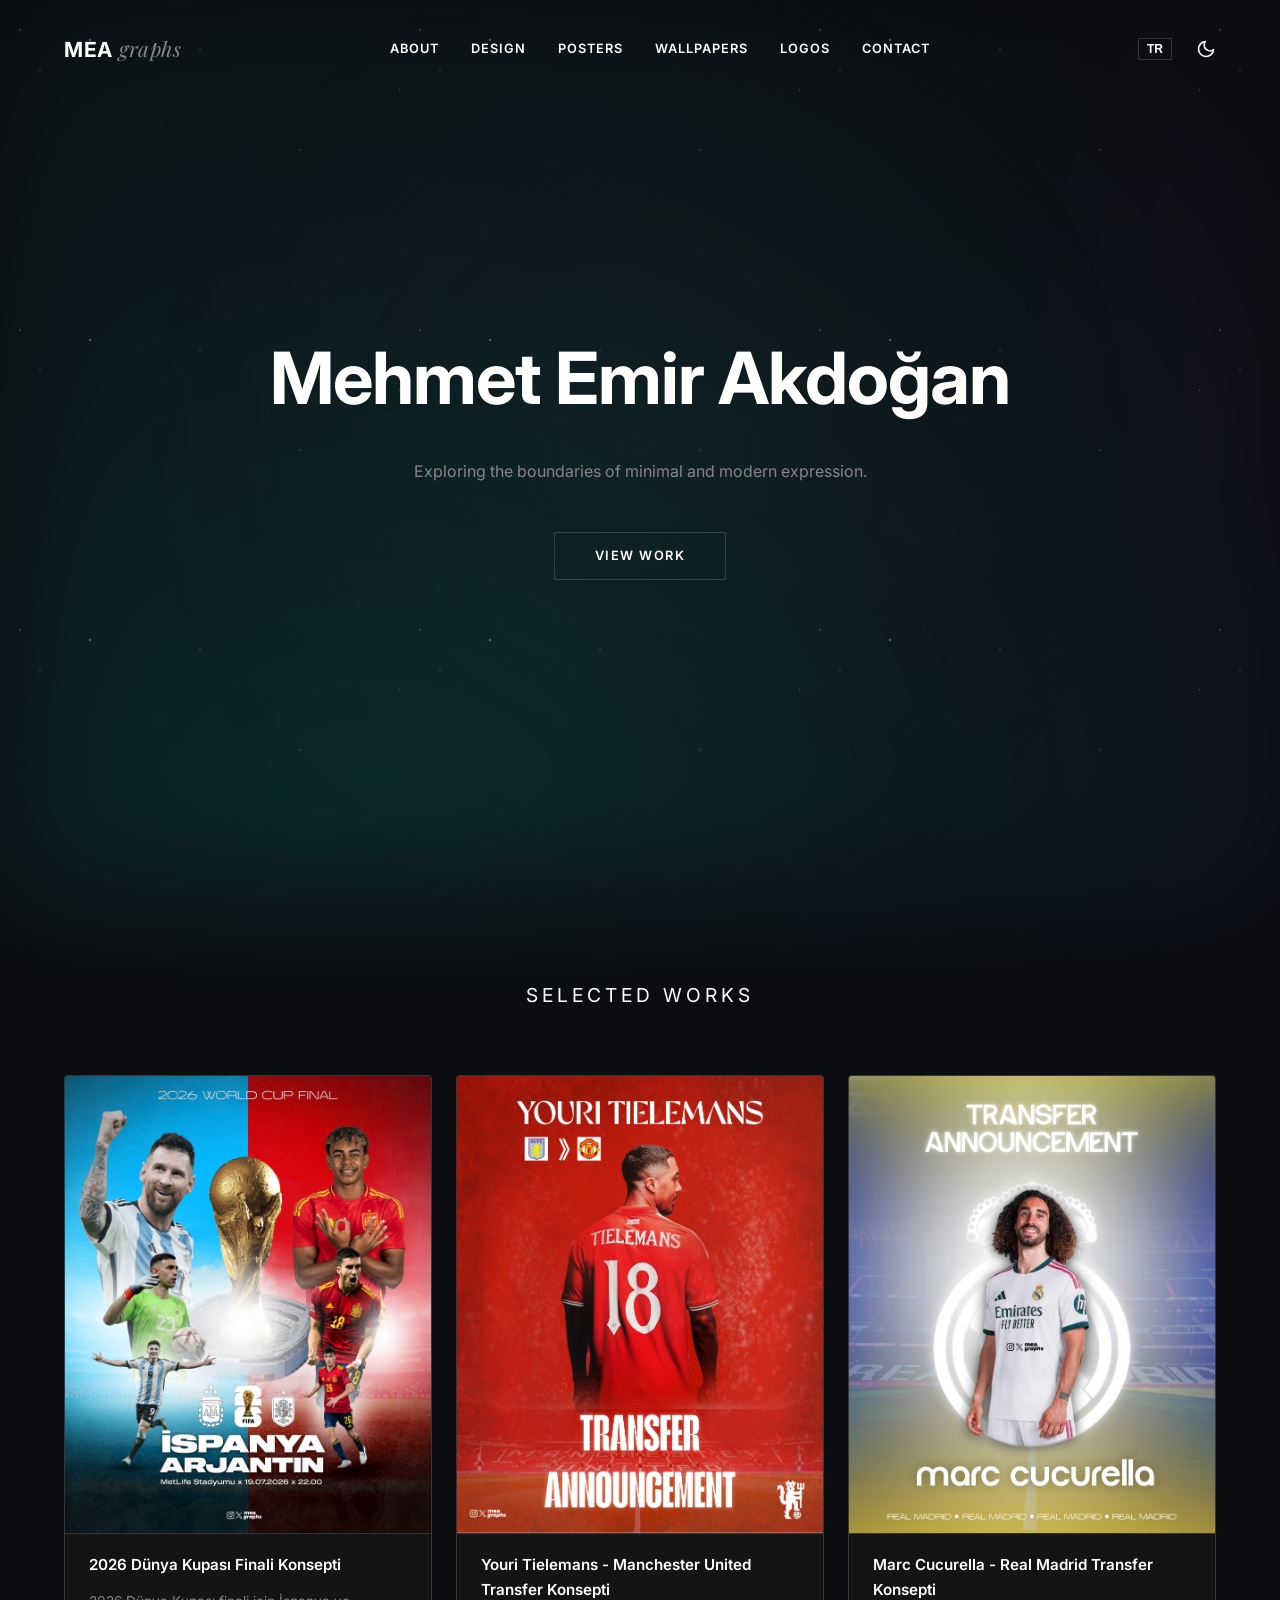
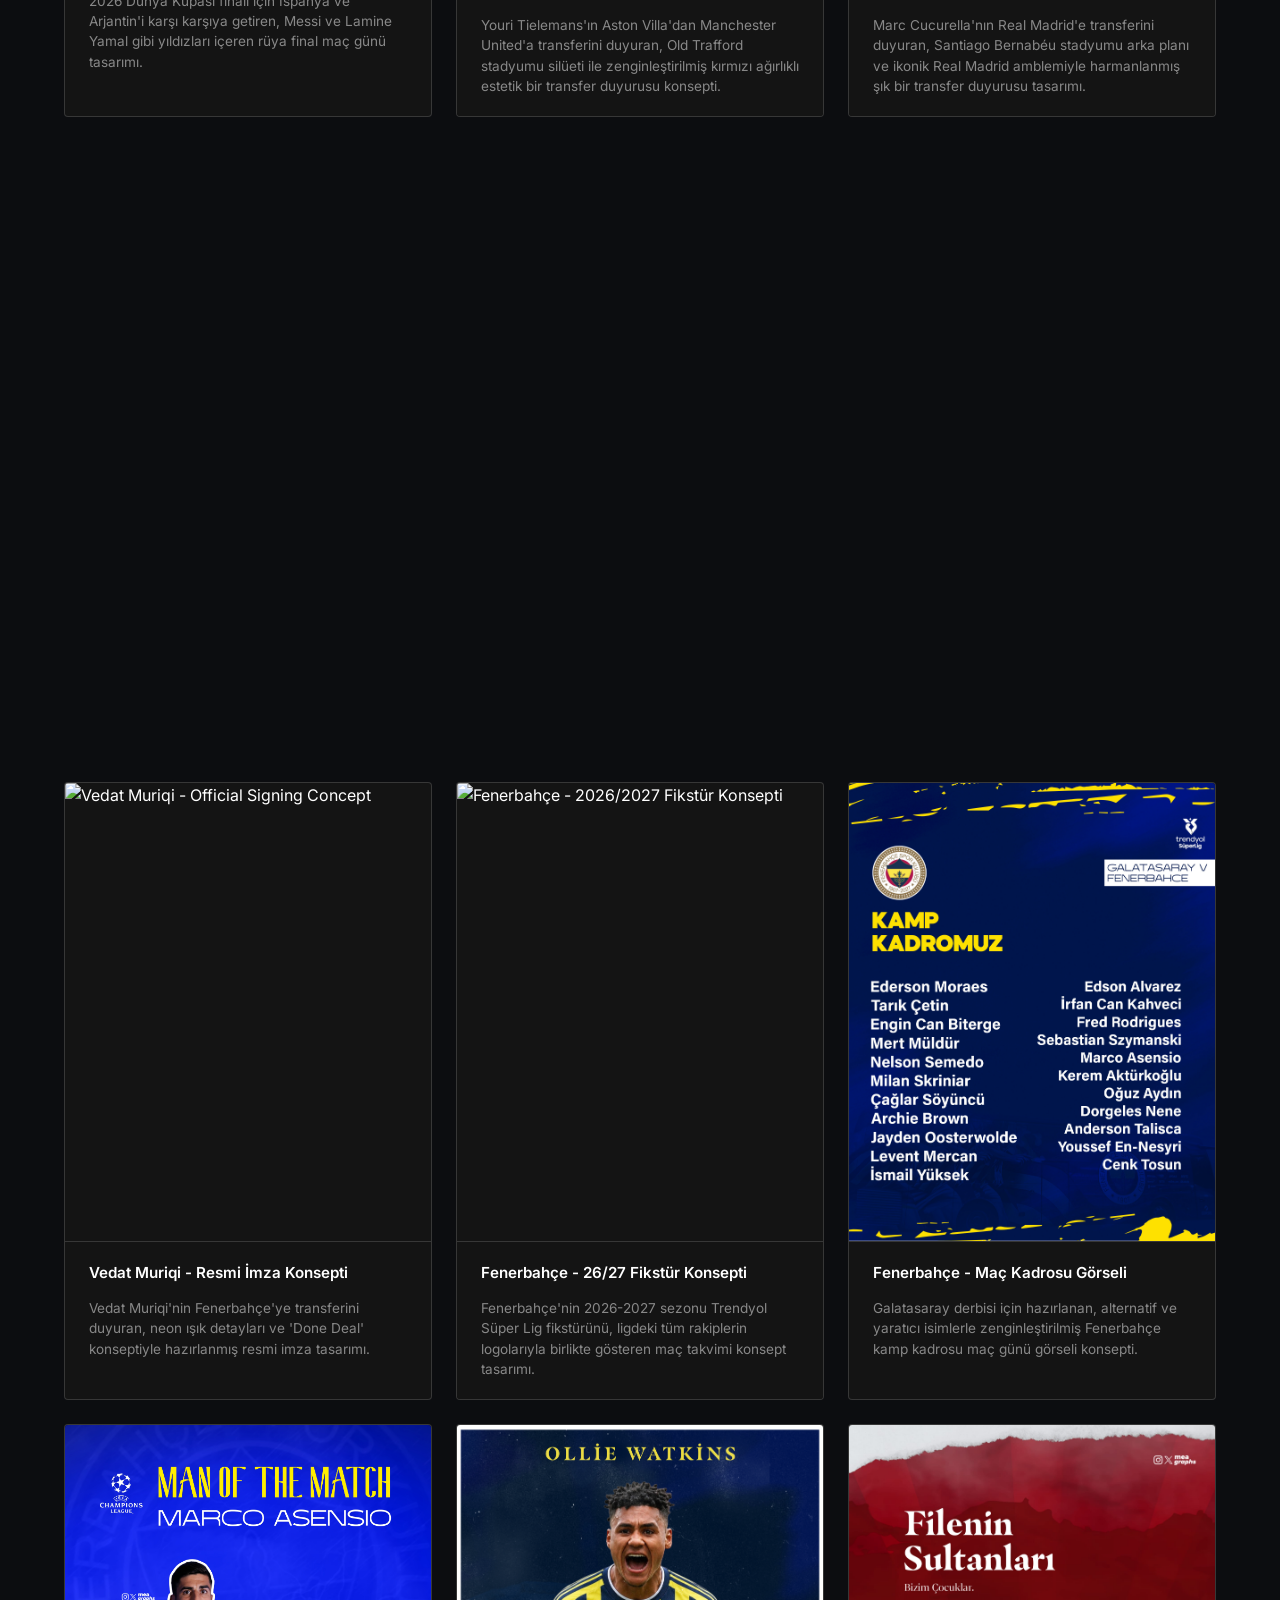
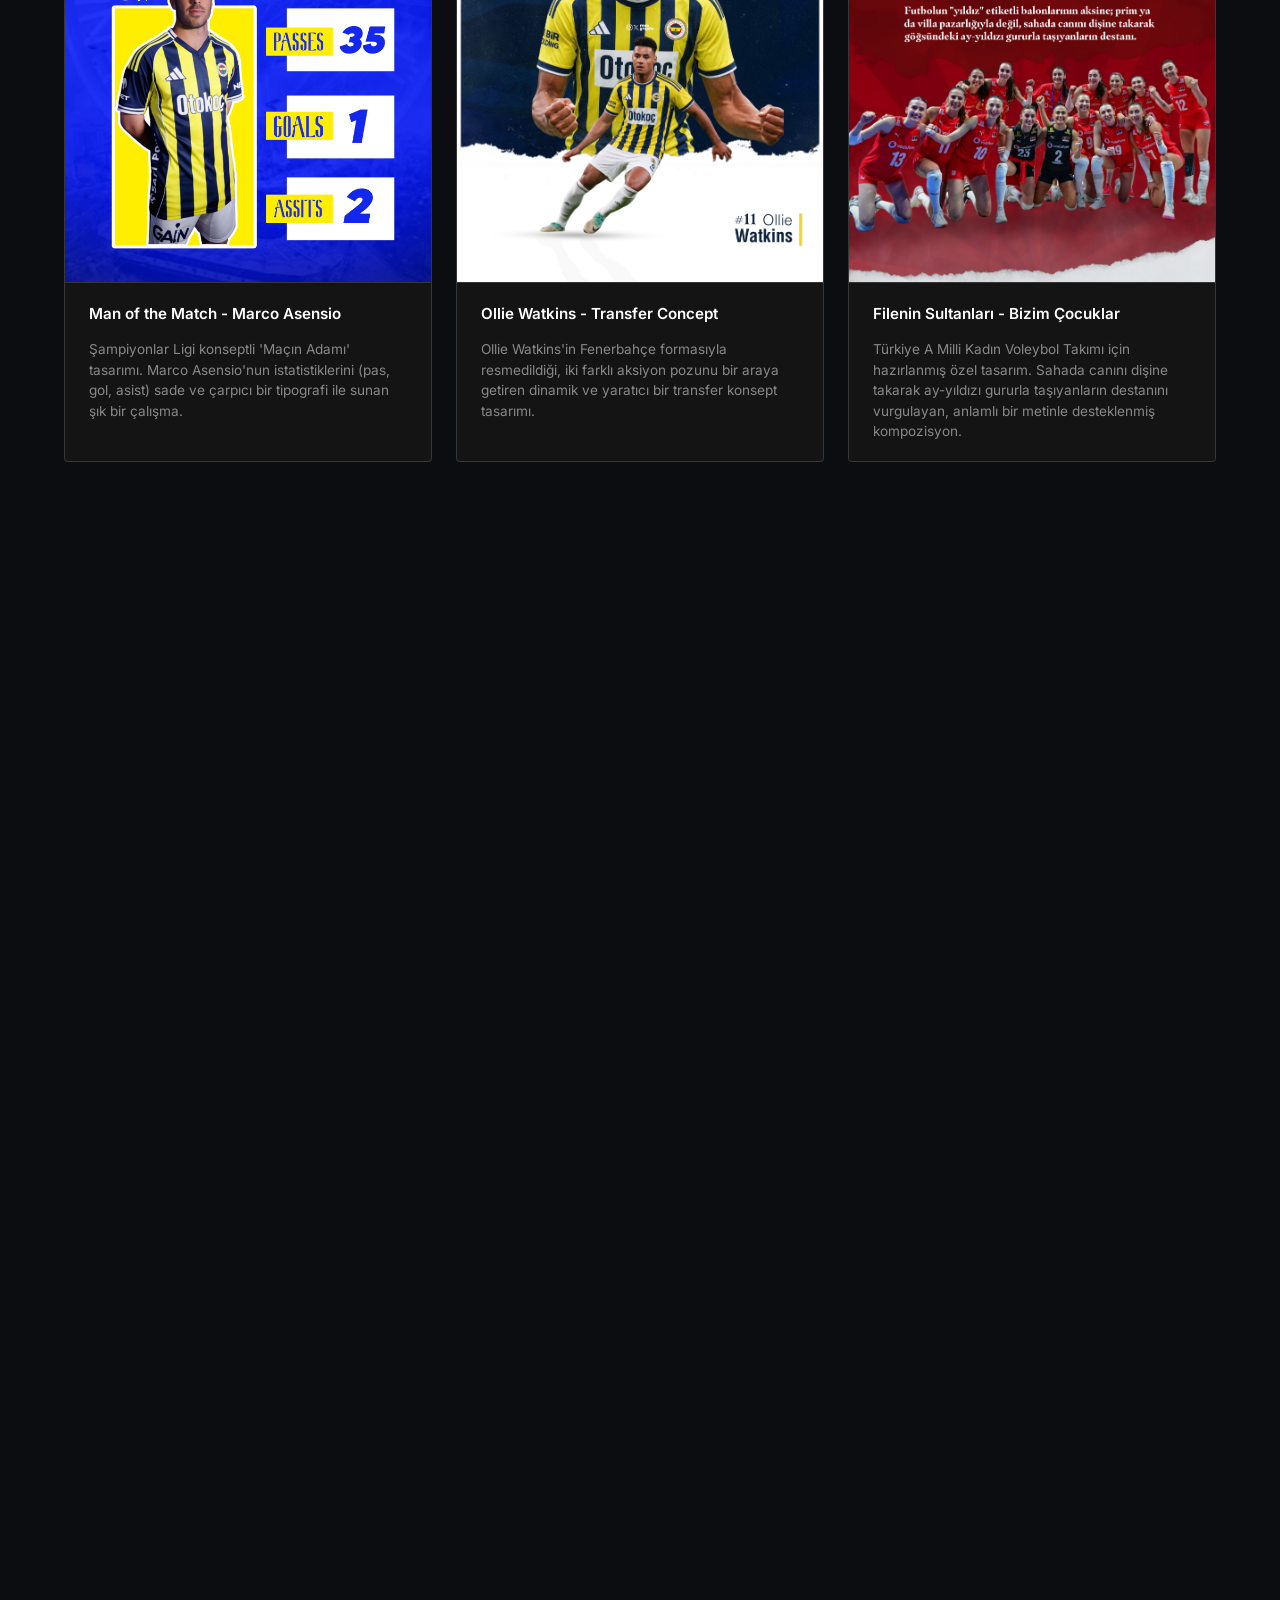
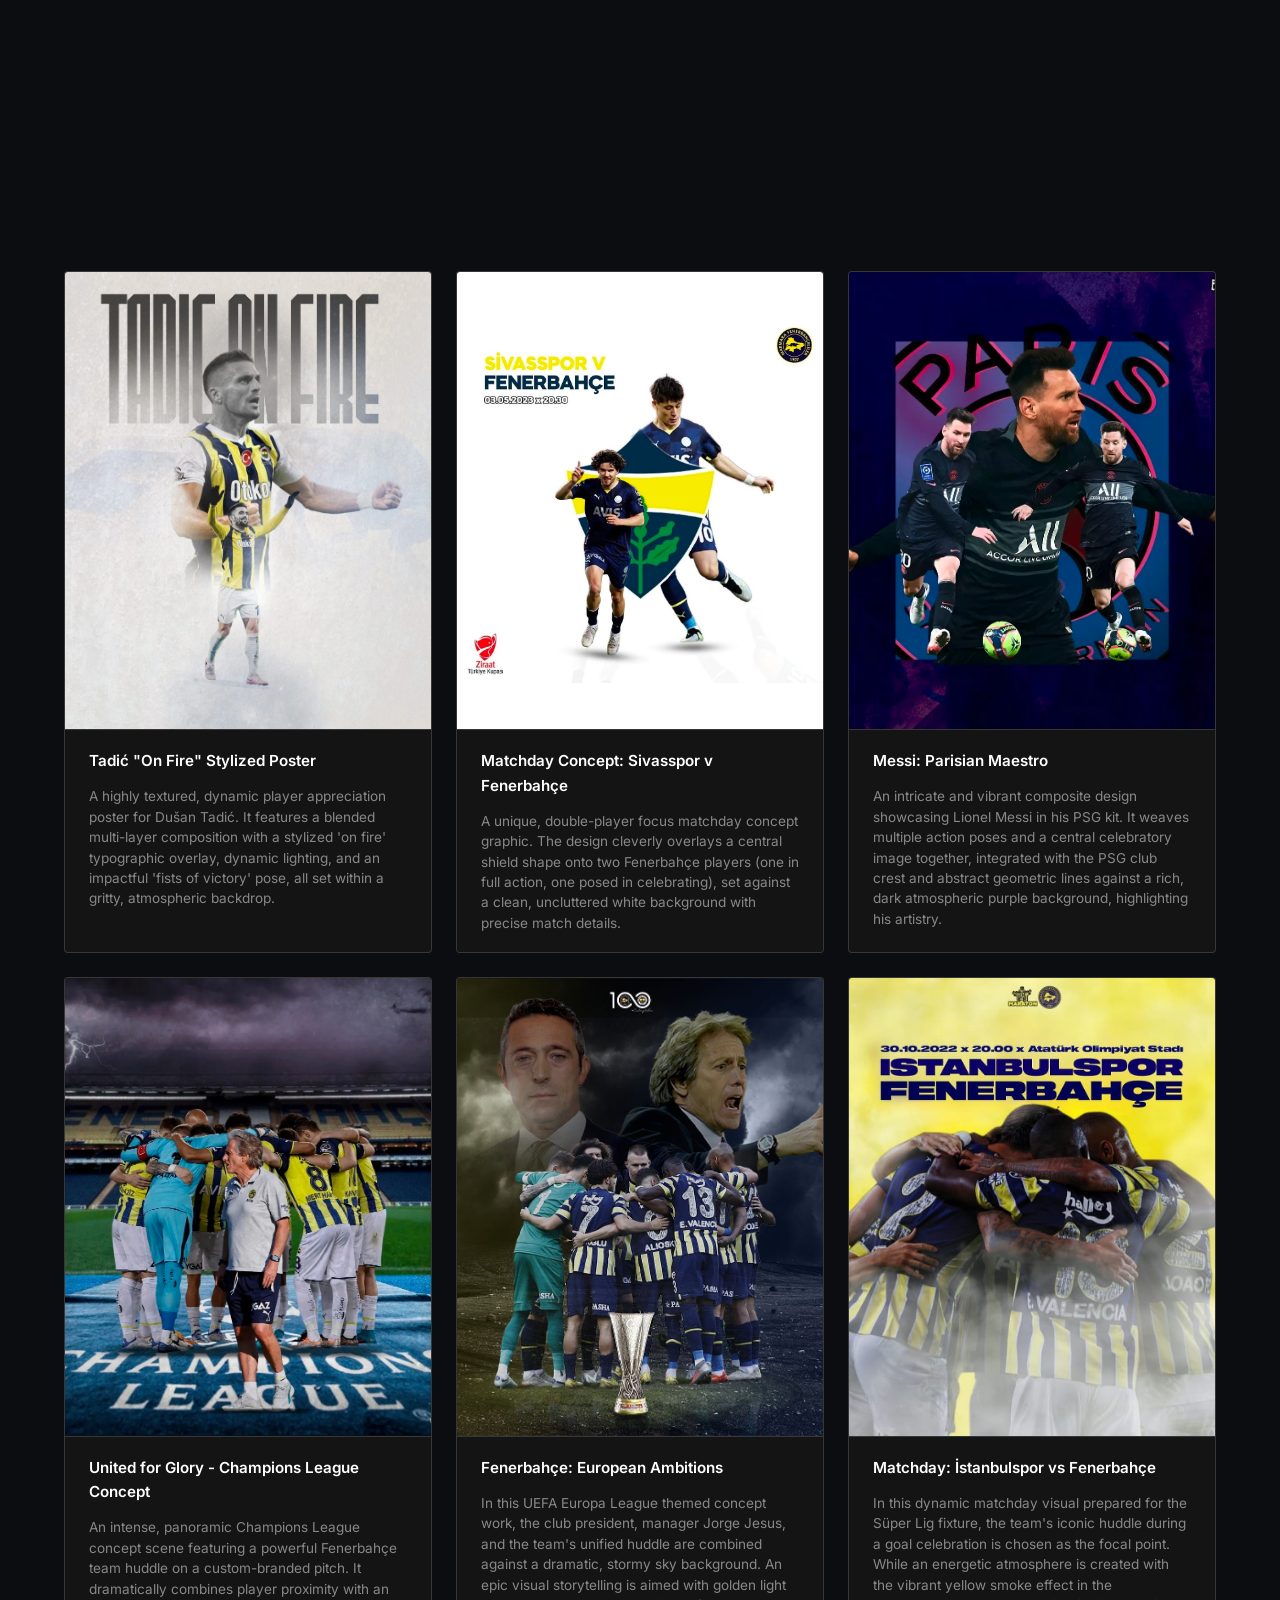
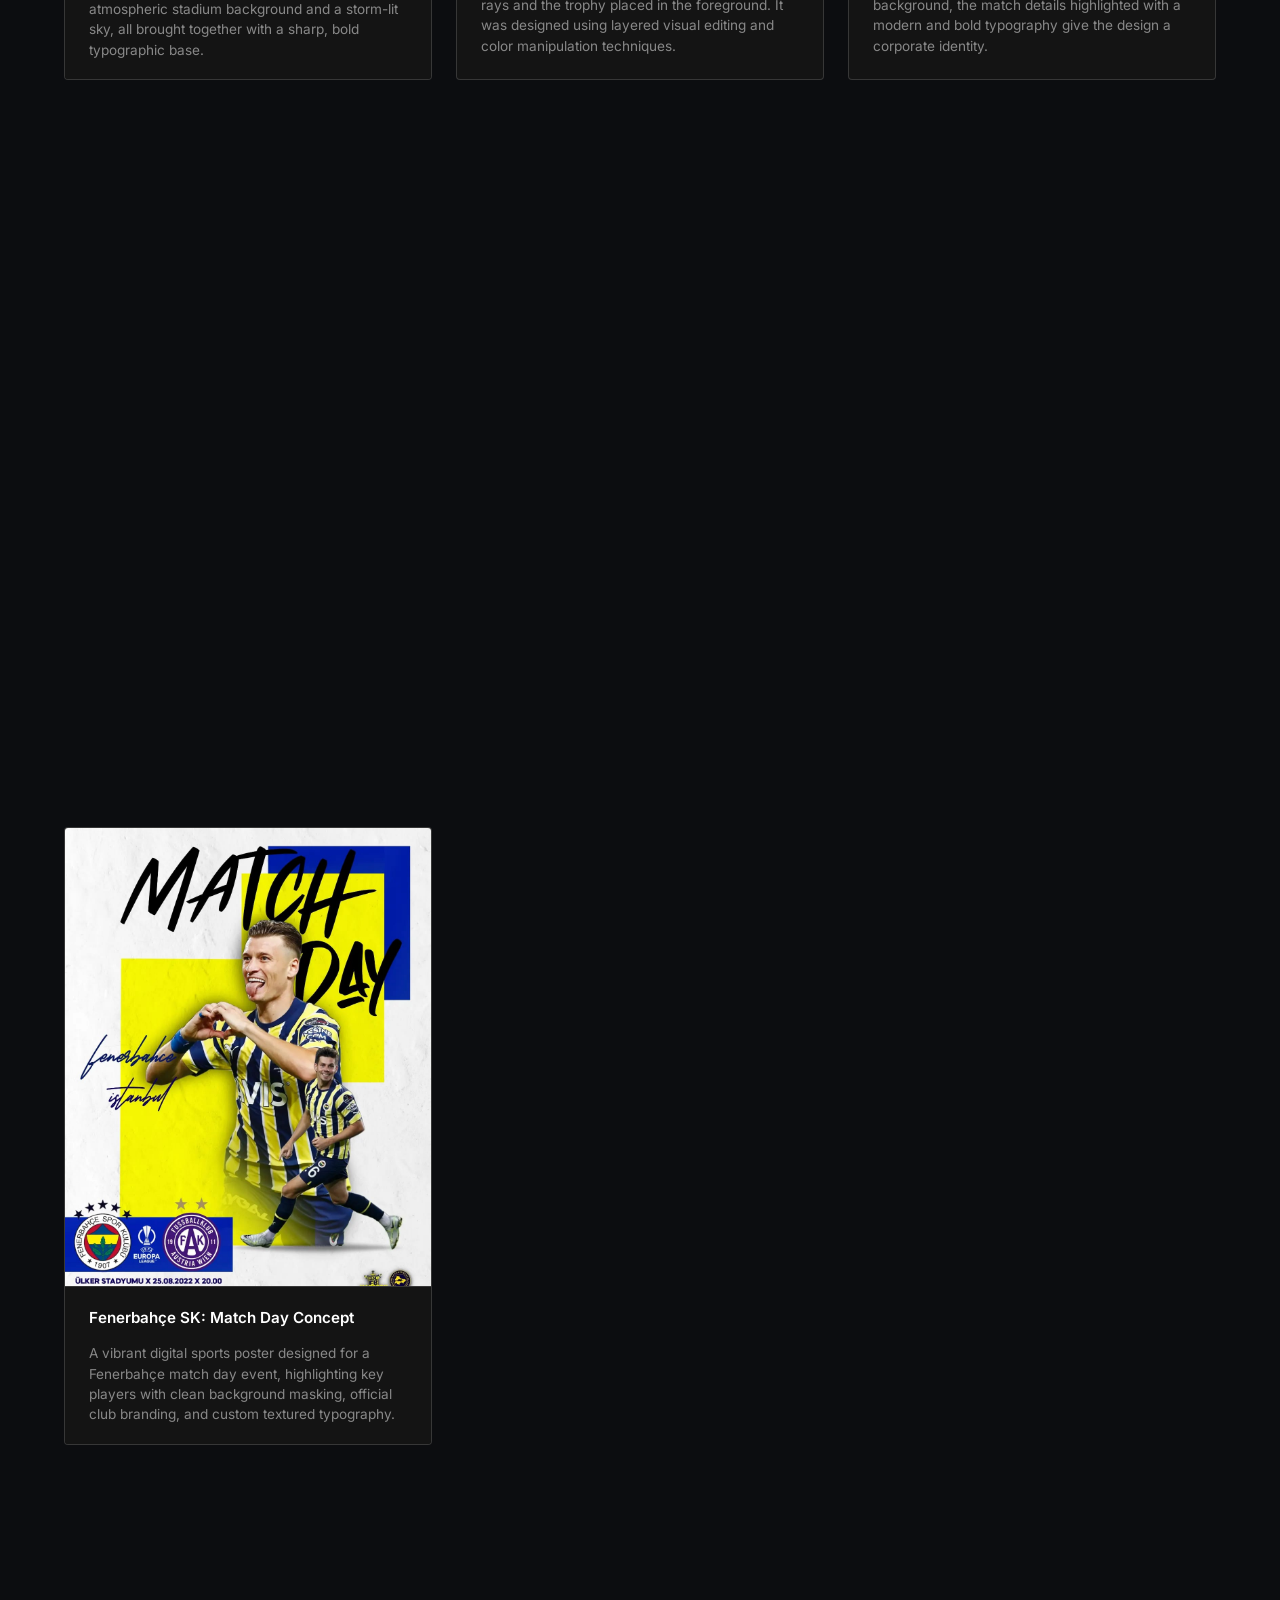
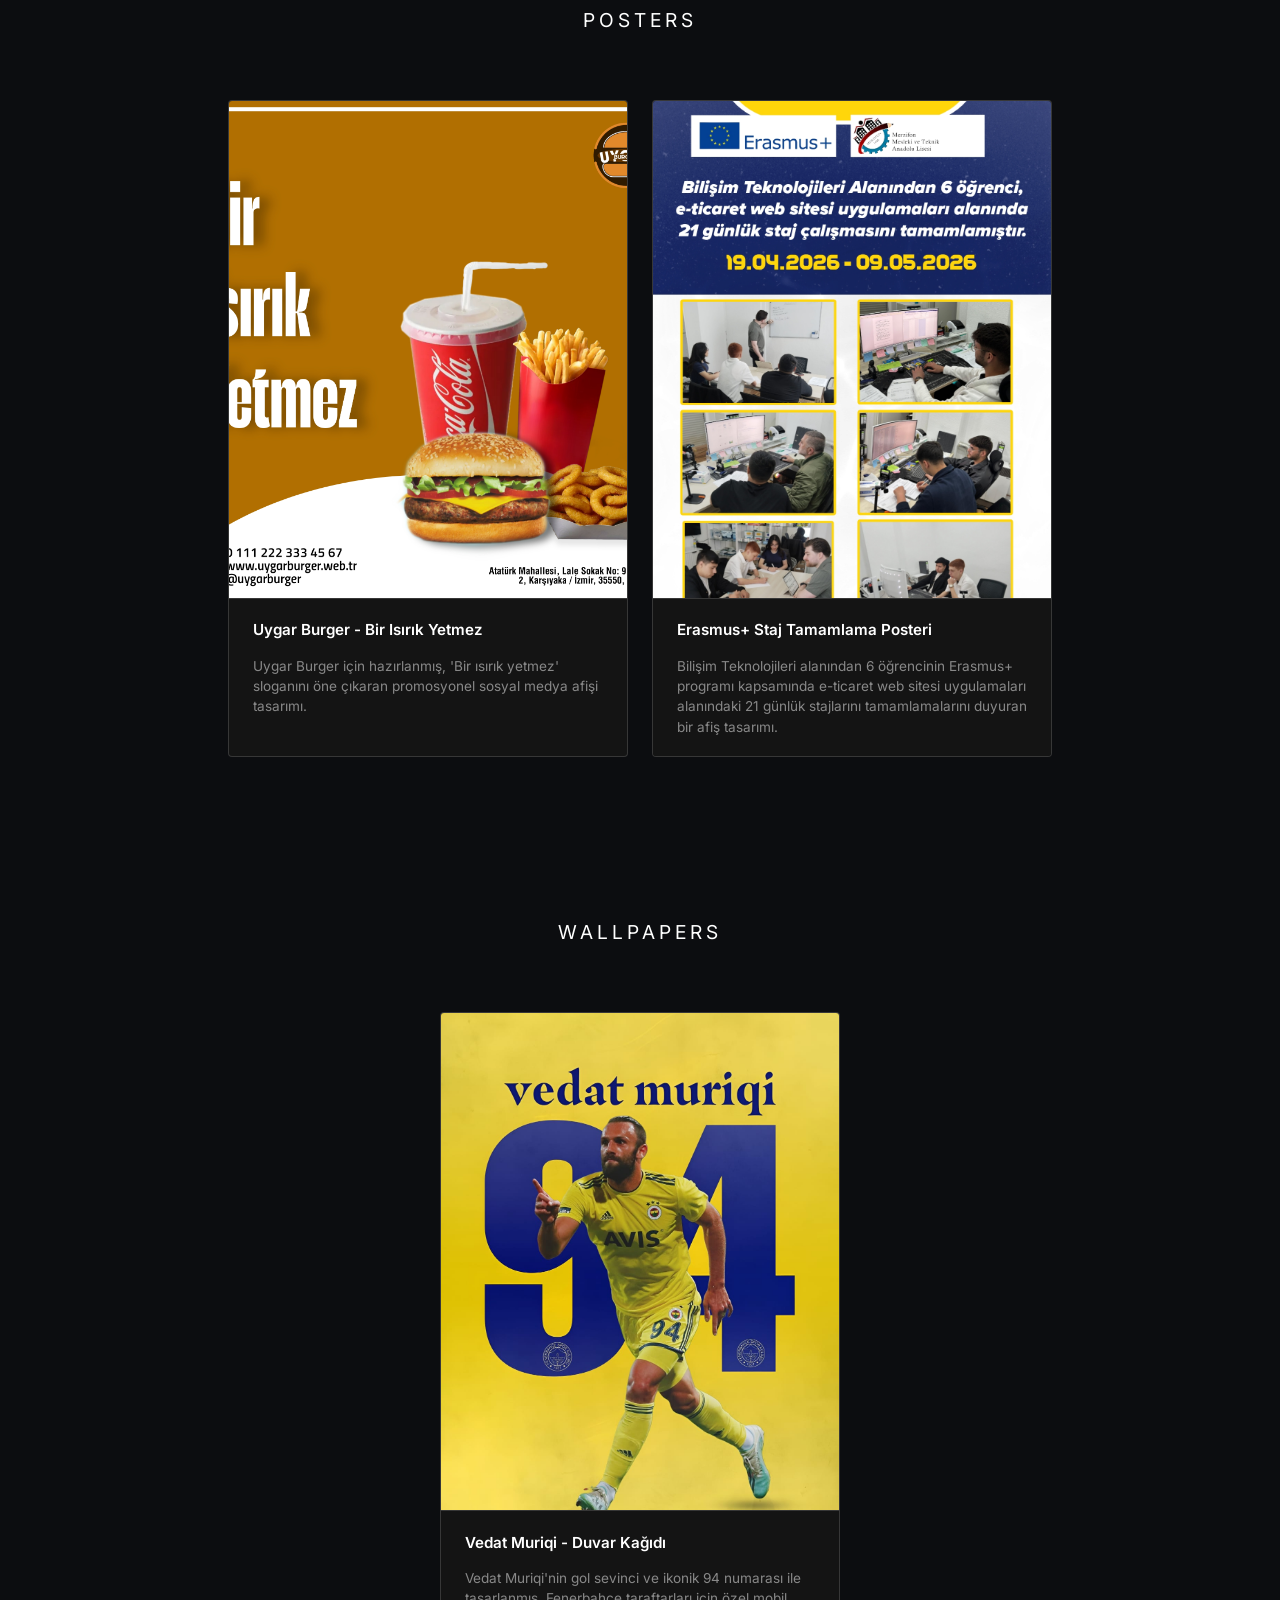
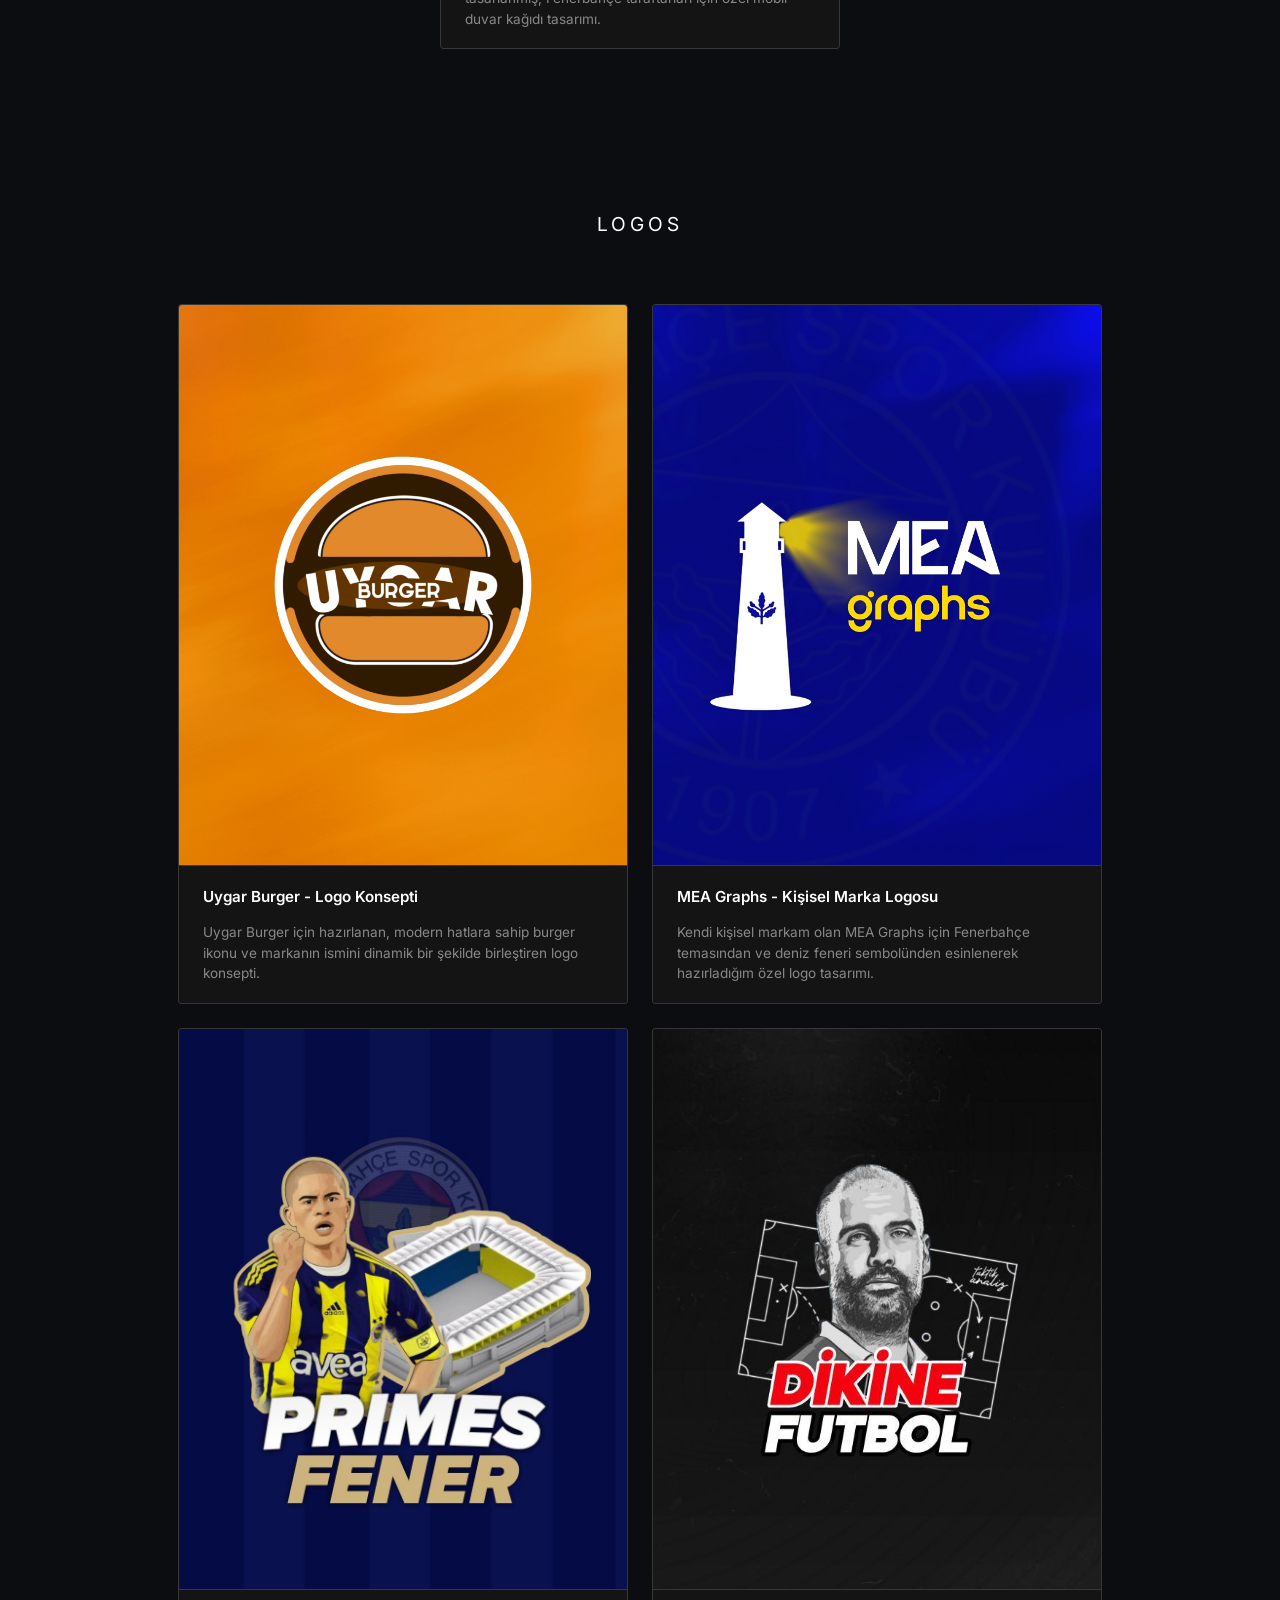
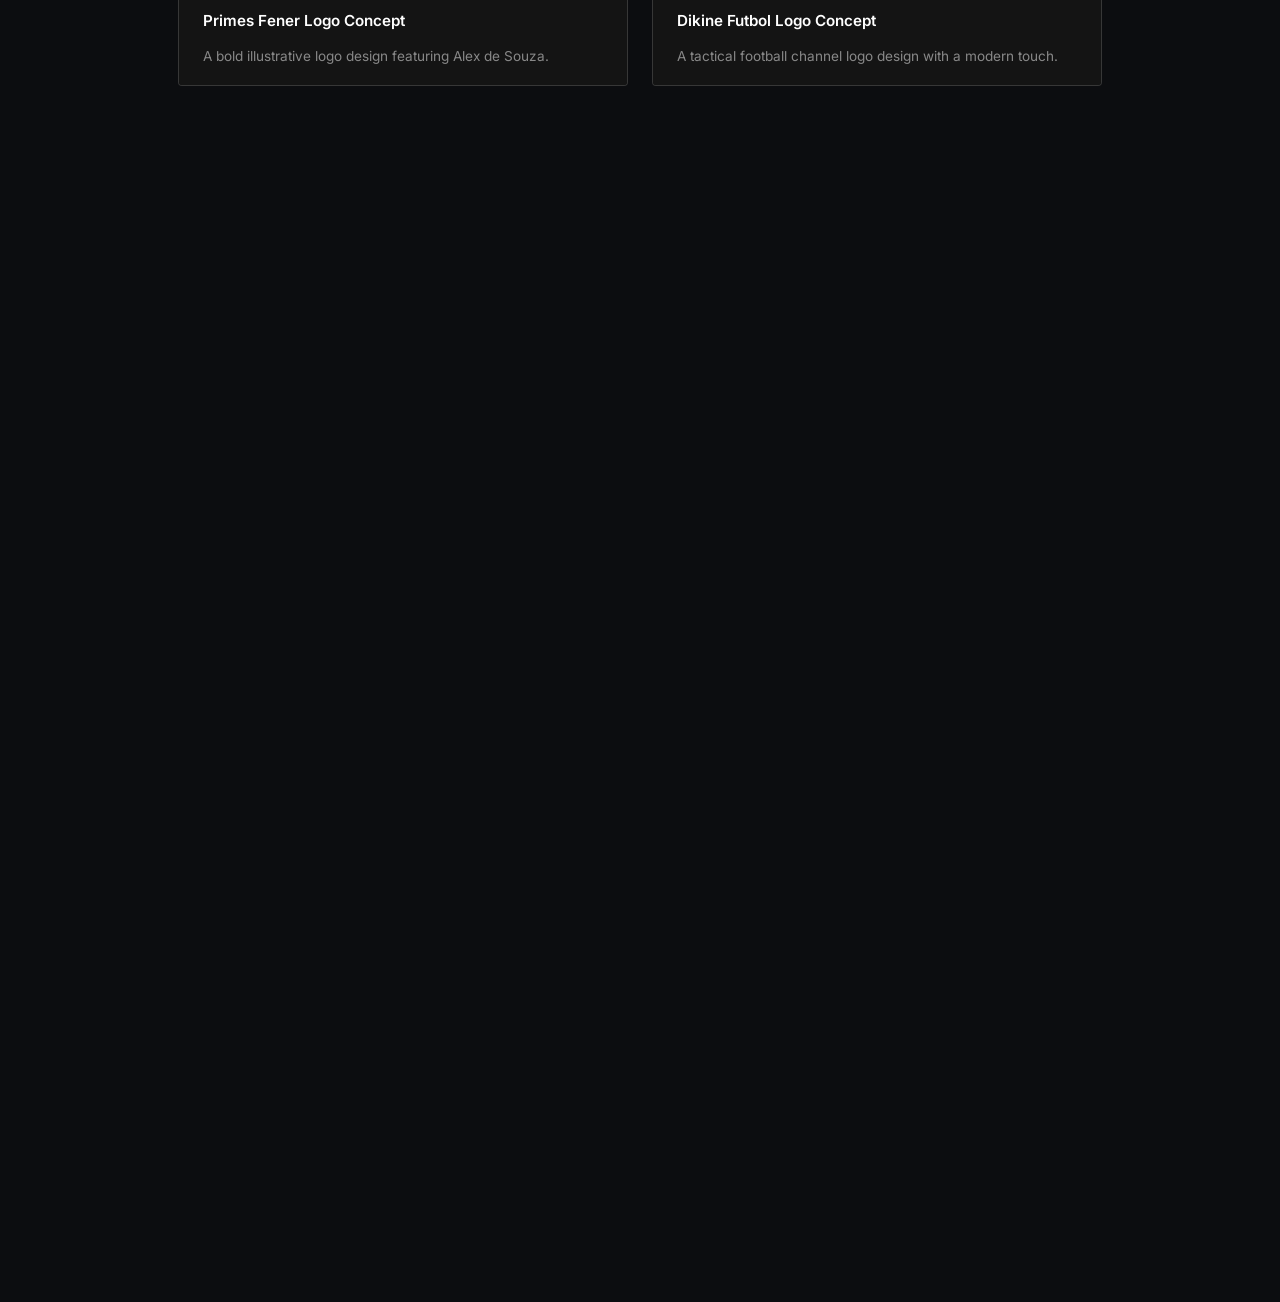
==== index.html @ f0097c93 "Add files via upload" ====
<!DOCTYPE html>
<html lang="en" data-theme="dark">
<head>
    <meta charset="UTF-8">
    <meta name="viewport" content="width=device-width, initial-scale=1.0">
    <title>Mehmet Emir Akdoğan | Design</title>
    <link rel="stylesheet" href="style.css?v=20">
    <link href="https://fonts.googleapis.com/css2?family=Inter:wght@300;400;500;600;700&family=Playfair+Display:ital@1&display=swap" rel="stylesheet">
</head>
<body>
    <div class="hologram-bg"></div>
    <header>
        <div class="logo"><strong>MEA</strong> <em>graphs</em></div>
        <nav class="nav-links">
            <a href="#about" data-en="ABOUT" data-tr="HAKKIMDA">ABOUT</a>
            <a href="#design" data-en="DESIGN" data-tr="TASARIM">DESIGN</a>
            <a href="#posters" data-en="POSTERS" data-tr="AFİŞ">POSTERS</a>
            <a href="#wallpapers" data-en="WALLPAPERS" data-tr="DUVAR KAĞIDI">WALLPAPERS</a>
            <a href="#logos" data-en="LOGOS" data-tr="LOGOLAR">LOGOS</a>
            <a href="#contact" data-en="CONTACT" data-tr="İLETİŞİM">CONTACT</a>
        </nav>
        <div class="nav-right">
            <button class="lang-btn" id="lang-toggle">TR</button>
            <button id="theme-toggle" aria-label="Toggle Theme">
                <svg id="moon-icon" xmlns="http://www.w3.org/2000/svg" width="20" height="20" viewBox="0 0 24 24" fill="none" stroke="currentColor" stroke-width="2" stroke-linecap="round" stroke-linejoin="round"><path d="M21 12.79A9 9 0 1 1 11.21 3 7 7 0 0 0 21 12.79z"></path></svg>
                <svg id="sun-icon" xmlns="http://www.w3.org/2000/svg" width="20" height="20" viewBox="0 0 24 24" fill="none" stroke="currentColor" stroke-width="2" stroke-linecap="round" stroke-linejoin="round" style="display: none;"><circle cx="12" cy="12" r="5"></circle><line x1="12" y1="1" x2="12" y2="3"></line><line x1="12" y1="21" x2="12" y2="23"></line><line x1="4.22" y1="4.22" x2="5.64" y2="5.64"></line><line x1="18.36" y1="18.36" x2="19.78" y2="19.78"></line><line x1="1" y1="12" x2="3" y2="12"></line><line x1="21" y1="12" x2="23" y2="12"></line><line x1="4.22" y1="19.78" x2="5.64" y2="18.36"></line><line x1="18.36" y1="5.64" x2="19.78" y2="4.22"></line></svg>
            </button>
        </div>
    </header>

    <main>
        <section class="hero" id="home">
            <div id="stars"></div>
            <h1>Mehmet Emir Akdoğan</h1>
            <p data-en="Exploring the boundaries of minimal and modern expression." data-tr="Minimal ve modern ifadenin sınırlarını keşfediyorum.">Exploring the boundaries of minimal and modern expression.</p>
            <a href="#design" class="btn-outline view-work-btn" data-en="VIEW WORK" data-tr="ÇALIŞMALARI GÖR">VIEW WORK</a>
        </section>


        <section class="works-section" id="design">
            <h2 class="section-title fade-in-scroll" data-en="SELECTED WORKS" data-tr="SEÇKİN ÇALIŞMALAR">SELECTED WORKS</h2>
            <div class="works-grid">

                <div class="work-card">
                    <div class="card-img">
                        <img src="assets/spain_argentina_final.jpg" alt="2026 World Cup Final Concept">
                    </div>
                    <div class="card-info">
                        <h3 data-en="2026 World Cup Final Concept" data-tr="2026 Dünya Kupası Finali Konsepti">2026 Dünya Kupası Finali Konsepti</h3>
                        <p class="card-desc" data-en="A dream final matchday design concept for the 2026 World Cup featuring Spain and Argentina, starring players like Messi and Lamine Yamal." data-tr="2026 Dünya Kupası finali için İspanya ve Arjantin'i karşı karşıya getiren, Messi ve Lamine Yamal gibi yıldızları içeren rüya final maç günü tasarımı.">2026 Dünya Kupası finali için İspanya ve Arjantin'i karşı karşıya getiren, Messi ve Lamine Yamal gibi yıldızları içeren rüya final maç günü tasarımı.</p>
                    </div>
                </div>

                <div class="work-card">
                    <div class="card-img">
                        <img src="assets/tielemans_man_utd.jpg" alt="Youri Tielemans - Manchester United Transfer">
                    </div>
                    <div class="card-info">
                        <h3 data-en="Youri Tielemans - Manchester United Transfer Concept" data-tr="Youri Tielemans - Manchester United Transfer Konsepti">Youri Tielemans - Manchester United Transfer Konsepti</h3>
                        <p class="card-desc" data-en="An aesthetic red-themed transfer announcement concept for Youri Tielemans moving from Aston Villa to Manchester United, enriched with the silhouette of Old Trafford stadium." data-tr="Youri Tielemans'ın Aston Villa'dan Manchester United'a transferini duyuran, Old Trafford stadyumu silüeti ile zenginleştirilmiş kırmızı ağırlıklı estetik bir transfer duyurusu konsepti.">Youri Tielemans'ın Aston Villa'dan Manchester United'a transferini duyuran, Old Trafford stadyumu silüeti ile zenginleştirilmiş kırmızı ağırlıklı estetik bir transfer duyurusu konsepti.</p>
                    </div>
                </div>

                <div class="work-card">
                    <div class="card-img">
                        <img src="assets/cucurella_real_madrid.jpg" alt="Marc Cucurella - Real Madrid Transfer Announcement">
                    </div>
                    <div class="card-info">
                        <h3 data-en="Marc Cucurella - Real Madrid Transfer Concept" data-tr="Marc Cucurella - Real Madrid Transfer Konsepti">Marc Cucurella - Real Madrid Transfer Konsepti</h3>
                        <p class="card-desc" data-en="A stylish transfer announcement concept for Marc Cucurella to Real Madrid, blended with the Santiago Bernabéu stadium background and the iconic club crest." data-tr="Marc Cucurella'nın Real Madrid'e transferini duyuran, Santiago Bernabéu stadyumu arka planı ve ikonik Real Madrid amblemiyle harmanlanmış şık bir transfer duyurusu tasarımı.">Marc Cucurella'nın Real Madrid'e transferini duyuran, Santiago Bernabéu stadyumu arka planı ve ikonik Real Madrid amblemiyle harmanlanmış şık bir transfer duyurusu tasarımı.</p>
                    </div>
                </div>

                <div class="work-card">
                    <div class="card-img">
                        <img src="assets/arsenal_psg_starting_xi.jpg" alt="Arsenal vs PSG - Starting XI">
                    </div>
                    <div class="card-info">
                        <h3 data-en="Arsenal vs PSG - Starting XI" data-tr="Arsenal vs PSG - İlk 11 Kadrosu">Arsenal vs PSG - İlk 11 Kadrosu</h3>
                        <p class="card-desc" data-en="A dynamic Starting XI and squad design concept for the massive clash between Arsenal and Paris Saint-Germain, highlighting Martin Ødegaard." data-tr="Arsenal ve Paris Saint-Germain arasında oynanacak dev maç öncesi hazırlanan, Martin Ødegaard'ı öne çıkaran dinamik ilk 11 ve kadro tasarımı konsepti.">Arsenal ve Paris Saint-Germain arasında oynanacak dev maç öncesi hazırlanan, Martin Ødegaard'ı öne çıkaran dinamik ilk 11 ve kadro tasarımı konsepti.</p>
                    </div>
                </div>

                <div class="work-card">
                    <div class="card-img">
                        <img src="assets/chelsea_benfica_fulltime.jpg" alt="Chelsea vs Benfica - Full Time">
                    </div>
                    <div class="card-info">
                        <h3 data-en="Chelsea vs Benfica - Full Time" data-tr="Chelsea vs Benfica - Maç Sonucu">Chelsea vs Benfica - Maç Sonucu</h3>
                        <p class="card-desc" data-en="A Champions League themed full-time scoreboard graphic. A dynamic composition capturing the players' celebration after Chelsea's 3-0 victory over Benfica." data-tr="Şampiyonlar Ligi konseptli maç sonu skorbord tasarımı. Chelsea'nin Benfica'yı 3-0 mağlup ettiği maçın ardından futbolcuların sevinç anını yansıtan dinamik bir çalışma.">Şampiyonlar Ligi konseptli maç sonu skorbord tasarımı. Chelsea'nin Benfica'yı 3-0 mağlup ettiği maçın ardından futbolcuların sevinç anını yansıtan dinamik bir çalışma.</p>
                    </div>
                </div>

                <div class="work-card">
                    <div class="card-img">
                        <img src="assets/bvb_fcb_fulltime.jpg" alt="BVB vs FC Bayern - Full Time">
                    </div>
                    <div class="card-info">
                        <h3 data-en="BVB vs FC Bayern - Full Time" data-tr="BVB vs FC Bayern - Maç Sonucu">BVB vs FC Bayern - Maç Sonucu</h3>
                        <p class="card-desc" data-en="A full-time scoreboard graphic concept for Borussia Dortmund's 4-0 victory over Bayern Munich, featuring a 'Bundesliga 2026' theme." data-tr="Borussia Dortmund'un Bayern Münih'e karşı aldığı 4-0'lık galibiyeti duyuran, 'Bundesliga 2026' konseptli maç sonu skorbord tasarımı.">Borussia Dortmund'un Bayern Münih'e karşı aldığı 4-0'lık galibiyeti duyuran, 'Bundesliga 2026' konseptli maç sonu skorbord tasarımı.</p>
                    </div>
                </div>

                <div class="work-card">
                    <div class="card-img">
                        <img src="assets/vedat_signing.jpg" alt="Vedat Muriqi - Official Signing Concept">
                    </div>
                    <div class="card-info">
                        <h3 data-en="Vedat Muriqi - Official Signing" data-tr="Vedat Muriqi - Resmi İmza Konsepti">Vedat Muriqi - Resmi İmza Konsepti</h3>
                        <p class="card-desc" data-en="An official signing announcement concept design for Vedat Muriqi's transfer to Fenerbahçe, featuring neon light details and a 'Done Deal' theme." data-tr="Vedat Muriqi'nin Fenerbahçe'ye transferini duyuran, neon ışık detayları ve 'Done Deal' konseptiyle hazırlanmış resmi imza tasarımı.">Vedat Muriqi'nin Fenerbahçe'ye transferini duyuran, neon ışık detayları ve 'Done Deal' konseptiyle hazırlanmış resmi imza tasarımı.</p>
                    </div>
                </div>

                <div class="work-card">
                    <div class="card-img">
                        <img src="assets/fikstur.jpg" alt="Fenerbahçe - 2026/2027 Fikstür Konsepti">
                    </div>
                    <div class="card-info">
                        <h3 data-en="Fenerbahçe - 26/27 Fixture Concept" data-tr="Fenerbahçe - 26/27 Fikstür Konsepti">Fenerbahçe - 26/27 Fikstür Konsepti</h3>
                        <p class="card-desc" data-en="A match calendar concept design displaying Fenerbahçe's 2026-2027 Trendyol Super Lig fixture alongside the logos of all league opponents." data-tr="Fenerbahçe'nin 2026-2027 sezonu Trendyol Süper Lig fikstürünü, ligdeki tüm rakiplerin logolarıyla birlikte gösteren maç takvimi konsept tasarımı.">Fenerbahçe'nin 2026-2027 sezonu Trendyol Süper Lig fikstürünü, ligdeki tüm rakiplerin logolarıyla birlikte gösteren maç takvimi konsept tasarımı.</p>
                    </div>
                </div>

                <div class="work-card">
                    <div class="card-img">
                        <img src="assets/kamp_kadrosu.jpg" alt="Fenerbahçe - Kamp Kadrosu">
                    </div>
                    <div class="card-info">
                        <h3 data-en="Fenerbahçe - Squad List Graphic" data-tr="Fenerbahçe - Maç Kadrosu Görseli">Fenerbahçe - Maç Kadrosu Görseli</h3>
                        <p class="card-desc" data-en="A matchday squad list graphic concept for the Galatasaray derby, featuring an alternative and creative roster for Fenerbahçe." data-tr="Galatasaray derbisi için hazırlanan, alternatif ve yaratıcı isimlerle zenginleştirilmiş Fenerbahçe kamp kadrosu maç günü görseli konsepti.">Galatasaray derbisi için hazırlanan, alternatif ve yaratıcı isimlerle zenginleştirilmiş Fenerbahçe kamp kadrosu maç günü görseli konsepti.</p>
                    </div>
                </div>

                <div class="work-card">
                    <div class="card-img">
                        <img src="assets/motm_asensio.jpg" alt="Marco Asensio - Man of the Match">
                    </div>
                    <div class="card-info">
                        <h3 data-en="Man of the Match - Marco Asensio" data-tr="Maçın Adamı - Marco Asensio">Man of the Match - Marco Asensio</h3>
                        <p class="card-desc" data-en="A Champions League themed 'Man of the Match' design. A sleek composition presenting Marco Asensio's match statistics (passes, goals, assists) with striking typography." data-tr="Şampiyonlar Ligi konseptli 'Maçın Adamı' tasarımı. Marco Asensio'nun istatistiklerini (pas, gol, asist) sade ve çarpıcı bir tipografi ile sunan şık bir çalışma.">Şampiyonlar Ligi konseptli 'Maçın Adamı' tasarımı. Marco Asensio'nun istatistiklerini (pas, gol, asist) sade ve çarpıcı bir tipografi ile sunan şık bir çalışma.</p>
                    </div>
                </div>

                <div class="work-card">
                    <div class="card-img">
                        <img src="assets/ollie_watkins.jpg" alt="Ollie Watkins - Transfer Konsepti">
                    </div>
                    <div class="card-info">
                        <h3 data-en="Ollie Watkins - Transfer Concept" data-tr="Ollie Watkins - Transfer Konsepti">Ollie Watkins - Transfer Concept</h3>
                        <p class="card-desc" data-en="A dynamic and creative transfer concept design featuring Ollie Watkins in a Fenerbahçe jersey, combining two different action poses." data-tr="Ollie Watkins'in Fenerbahçe formasıyla resmedildiği, iki farklı aksiyon pozunu bir araya getiren dinamik ve yaratıcı bir transfer konsept tasarımı.">Ollie Watkins'in Fenerbahçe formasıyla resmedildiği, iki farklı aksiyon pozunu bir araya getiren dinamik ve yaratıcı bir transfer konsept tasarımı.</p>
                    </div>
                </div>

                <div class="work-card">
                    <div class="card-img">
                        <img src="assets/filenin_sultanlari.jpg" alt="Filenin Sultanları - Bizim Çocuklar">
                    </div>
                    <div class="card-info">
                        <h3 data-en="Sultans of the Net - Our Children" data-tr="Filenin Sultanları - Bizim Çocuklar">Filenin Sultanları - Bizim Çocuklar</h3>
                        <p class="card-desc" data-en="A special design dedicated to the Turkish Women's National Volleyball Team. A composition highlighting the epic story of those who proudly carry the crescent and star on their chests with pure dedication." data-tr="Türkiye A Milli Kadın Voleybol Takımı için hazırlanmış özel tasarım. Sahada canını dişine takarak ay-yıldızı gururla taşıyanların destanını vurgulayan, anlamlı bir metinle desteklenmiş kompozisyon.">Türkiye A Milli Kadın Voleybol Takımı için hazırlanmış özel tasarım. Sahada canını dişine takarak ay-yıldızı gururla taşıyanların destanını vurgulayan, anlamlı bir metinle desteklenmiş kompozisyon.</p>
                    </div>
                </div>

                <div class="work-card">
                    <div class="card-img">
                        <img src="assets/serhou_guirassy.jpg" alt="Serhou Guirassy - Transfer Konsepti">
                    </div>
                    <div class="card-info">
                        <h3 data-en="Serhou Guirassy - Transfer Concept" data-tr="Serhou Guirassy - Transfer Konsepti">Serhou Guirassy - Transfer Concept</h3>
                        <p class="card-desc" data-en="A dynamic and stylish transfer concept design featuring Serhou Guirassy in the legendary retro Fenerbahçe jersey." data-tr="Serhou Guirassy'nin efsanevi çubuklu retro Fenerbahçe formasıyla resmedildiği, dinamik ve şık bir transfer konsepti tasarımı.">Serhou Guirassy'nin efsanevi çubuklu retro Fenerbahçe formasıyla resmedildiği, dinamik ve şık bir transfer konsepti tasarımı.</p>
                    </div>
                </div>

                <div class="work-card">
                    <div class="card-img">
                        <img src="assets/mason_greenwood.jpg" alt="Mason Greenwood - Transfer Konsepti">
                    </div>
                    <div class="card-info">
                        <h3 data-en="Mason Greenwood - Transfer Concept" data-tr="Mason Greenwood - Transfer Konsepti">Mason Greenwood - Transfer Concept</h3>
                        <p class="card-desc" data-en="A concept design piece illustrating Mason Greenwood in a Fenerbahçe jersey, inspired by potential transfer rumors." data-tr="Mason Greenwood'un Fenerbahçe formasıyla resmedildiği, potansiyel transfer söylentilerinden ilham alınarak hazırlanmış konsept tasarım çalışması.">Mason Greenwood'un Fenerbahçe formasıyla resmedildiği, potansiyel transfer söylentilerinden ilham alınarak hazırlanmış konsept tasarım çalışması.</p>
                    </div>
                </div>

                <div class="work-card">
                    <div class="card-img">
                        <img src="assets/jorge_jesus.jpg" alt="Jorge Jesus - Hikayem Bitmedi">
                    </div>
                    <div class="card-info">
                        <h3 data-en="Jorge Jesus &quot;My Story Isn't Over&quot;" data-tr="Jorge Jesus &quot;Hikayem Bitmedi&quot;">Jorge Jesus "Hikayem Bitmedi"</h3>
                        <p class="card-desc" data-en="A concept poster design inspired by Fenerbahçe manager Jorge Jesus's quote &quot;My story isn't over&quot;, supported by the club logo and classic yellow-navy blue colors." data-tr="Fenerbahçe teknik direktörü Jorge Jesus'un &quot;Hikayem bitmedi&quot; sözünden ilham alınarak tasarlanmış, kulüp logosu ve klasik sarı-lacivert renklerle desteklenmiş bir konsept poster çalışması.">Fenerbahçe teknik direktörü Jorge Jesus'un "Hikayem bitmedi" sözünden ilham alınarak tasarlanmış, kulüp logosu ve klasik sarı-lacivert renklerle desteklenmiş bir konsept poster çalışması.</p>
                    </div>
                </div>

                <div class="work-card">
                    <div class="card-img">
                        <img src="assets/vedat_muriqi.jpg" alt="Vedat Muriqi - Transfer Tercihi">
                    </div>
                    <div class="card-info">
                        <h3 data-en="Vedat Muriqi Transfer Decision" data-tr="Vedat Muriqi Tercihini Yaptı">Vedat Muriqi Tercihini Yaptı</h3>
                        <p class="card-desc" data-en="A transfer announcement concept design highlighting Vedat Muriqi's decision to join Fenerbahçe over rival clubs, featuring club presidents in the background to emphasize the transfer duel." data-tr="Vedat Muriqi'nin transfer sürecinde tercihini Fenerbahçe'den yana kullanmasını konu alan, arka planda kulüp başkanlarının transfer düellosunu yansıtan bir konsept tasarım.">Vedat Muriqi'nin transfer sürecinde tercihini Fenerbahçe'den yana kullanmasını konu alan, arka planda kulüp başkanlarının transfer düellosunu yansıtan bir konsept tasarım.</p>
                    </div>
                </div>

                <div class="work-card">
                    <div class="card-img">
                        <img src="assets/image 12.jpeg" alt="Fenerbahçe SK - Marco Asensio">
                    </div>
                    <div class="card-info">
                        <h3 data-en="Fenerbahçe SK - Marco Asensio" data-tr="Fenerbahçe SK - Marco Asensio">Fenerbahçe SK - Marco Asensio</h3>
                        <p class="card-desc" data-en="A surreal digital sports composite created for Fenerbahçe, featuring a player's duality with a detailed close-up and a smaller action figure. The background combines a realistic stadium exterior with a fantastical cosmic-planetary element and a stylized mountainscape, all unified through advanced photo manipulation, texture blending, and a consistent cool tone color grade." data-tr="Fenerbahçe için hazırlanan bu sürreal dijital spor kompozit çalışmasında, oyuncunun ikiliği, detaylı bir yakın plan ve daha küçük bir aksiyon figürüyle yansıtılıyor. Arka planda gerçekçi bir stadyum dış görünümü, fantastik kozmik-gezegen unsuru ve stilize bir dağ manzarası; gelişmiş fotoğraf manipülasyonu, doku harmanlama ve tutarlı soğuk ton renk derecelendirmesiyle bir araya getirilerek bütünlük sağlanmıştır.">A surreal digital sports composite created for Fenerbahçe, featuring a player's duality with a detailed close-up and a smaller action figure. The background combines a realistic stadium exterior with a fantastical cosmic-planetary element and a stylized mountainscape, all unified through advanced photo manipulation, texture blending, and a consistent cool tone color grade.</p>
                    </div>
                </div>
                <div class="work-card">
                    <div class="card-img">
                        <img src="assets/image 4.jpeg" alt="World Cup Matchday - Türkiye v Australia">
                    </div>
                    <div class="card-info">
                        <h3 data-en="World Cup Matchday - Türkiye v Australia" data-tr="Dünya Kupası Maç Günü - Türkiye v Avustralya">World Cup Matchday - Türkiye v Australia</h3>
                        <p class="card-desc" data-en="A dynamic matchday concept for Türkiye in the World Cup 2026. This graphic puts Arda Güler and the team in focus with a dramatic textured red background, bold text-overlay branding, and clear icon-based flag presentations for a clean yet powerful event preview." data-tr="2026 Dünya Kupası'nda Türkiye için dinamik bir maç günü konsepti. Arda Güler'i odağa alan bu çalışma, dramatik kırmızı arka planı ve ikon tabanlı detaylarıyla güçlü bir etkinlik önizlemesi sunar.">A dynamic matchday concept for Türkiye in the World Cup 2026. This graphic puts Arda Güler and the team in focus with a dramatic textured red background, bold text-overlay branding, and clear icon-based flag presentations for a clean yet powerful event preview.</p>
                    </div>
                </div>
                <div class="work-card">
                    <div class="card-img">
                        <img src="assets/image 2.jpeg" alt="Tadić 'On Fire' Stylized Poster">
                    </div>
                    <div class="card-info">
                        <h3 data-en="Tadić &quot;On Fire&quot; Stylized Poster" data-tr="Tadić &quot;On Fire&quot; Stilize Poster">Tadić "On Fire" Stylized Poster</h3>
                        <p class="card-desc" data-en="A highly textured, dynamic player appreciation poster for Dušan Tadić. It features a blended multi-layer composition with a stylized 'on fire' typographic overlay, dynamic lighting, and an impactful 'fists of victory' pose, all set within a gritty, atmospheric backdrop." data-tr="Dušan Tadić için tasarlanmış yüksek dokulu, dinamik bir poster. Stilize edilmiş 'on fire' tipografisi, dinamik ışıklandırma ve etkili bir kompozisyon ile harmanlanmıştır.">A highly textured, dynamic player appreciation poster for Dušan Tadić. It features a blended multi-layer composition with a stylized 'on fire' typographic overlay, dynamic lighting, and an impactful 'fists of victory' pose, all set within a gritty, atmospheric backdrop.</p>
                    </div>
                </div>
                <div class="work-card">
                    <div class="card-img contain-img">
                        <img src="assets/image 1.jpeg" alt="Matchday Concept: Sivasspor v Fenerbahçe">
                    </div>
                    <div class="card-info">
                        <h3 data-en="Matchday Concept: Sivasspor v Fenerbahçe" data-tr="Maç Günü Konsepti: Sivasspor v Fenerbahçe">Matchday Concept: Sivasspor v Fenerbahçe</h3>
                        <p class="card-desc" data-en="A unique, double-player focus matchday concept graphic. The design cleverly overlays a central shield shape onto two Fenerbahçe players (one in full action, one posed in celebrating), set against a clean, uncluttered white background with precise match details." data-tr="İki oyuncu odaklı, eşsiz bir maç günü konsept grafiği. Tasarım, merkezi bir kalkan şeklini iki Fenerbahçe oyuncusu üzerine akıllıca yerleştirerek temiz ve sade beyaz bir arka planda sunuyor.">A unique, double-player focus matchday concept graphic. The design cleverly overlays a central shield shape onto two Fenerbahçe players (one in full action, one posed in celebrating), set against a clean, uncluttered white background with precise match details.</p>
                    </div>
                </div>

                <div class="work-card">
                    <div class="card-img">
                        <img src="assets/image 3.jpeg" alt="Messi: Parisian Maestro">
                    </div>
                    <div class="card-info">
                        <h3 data-en="Messi: Parisian Maestro" data-tr="Messi: Parisli Maestro">Messi: Parisian Maestro</h3>
                        <p class="card-desc" data-en="An intricate and vibrant composite design showcasing Lionel Messi in his PSG kit. It weaves multiple action poses and a central celebratory image together, integrated with the PSG club crest and abstract geometric lines against a rich, dark atmospheric purple background, highlighting his artistry." data-tr="Lionel Messi'yi PSG formasıyla sergileyen canlı bir kompozit tasarım. Oyuncunun sanatını öne çıkarmak için karanlık atmosferik mor arka planda geometrik hatlarla detaylandırılmıştır.">An intricate and vibrant composite design showcasing Lionel Messi in his PSG kit. It weaves multiple action poses and a central celebratory image together, integrated with the PSG club crest and abstract geometric lines against a rich, dark atmospheric purple background, highlighting his artistry.</p>
                    </div>
                </div>

                <div class="work-card">
                    <div class="card-img">
                        <img src="assets/image 5.jpeg" alt="United for Glory - Champions League Concept">
                    </div>
                    <div class="card-info">
                        <h3 data-en="United for Glory - Champions League Concept" data-tr="Zafer İçin Bir Arada - Şampiyonlar Ligi Konsepti">United for Glory - Champions League Concept</h3>
                        <p class="card-desc" data-en="An intense, panoramic Champions League concept scene featuring a powerful Fenerbahçe team huddle on a custom-branded pitch. It dramatically combines player proximity with an atmospheric stadium background and a storm-lit sky, all brought together with a sharp, bold typographic base." data-tr="Fenerbahçe takımının sahada kenetlenmesini gösteren panoramik bir Şampiyonlar Ligi konsept sahnesi. Oyuncu yakınlığı, fırtınalı gökyüzü ve stadyum atmosferi ile birleştirilmiştir.">An intense, panoramic Champions League concept scene featuring a powerful Fenerbahçe team huddle on a custom-branded pitch. It dramatically combines player proximity with an atmospheric stadium background and a storm-lit sky, all brought together with a sharp, bold typographic base.</p>
                    </div>
                </div>
                <div class="work-card">
                    <div class="card-img">
                        <img src="assets/image 6.jpeg" alt="Fenerbahçe: European Ambitions">
                    </div>
                    <div class="card-info">
                        <h3 data-en="Fenerbahçe: European Ambitions" data-tr="Fenerbahçe – UEFA Avrupa Ligi Yolculuğu">Fenerbahçe: European Ambitions</h3>
                        <p class="card-desc" data-en="In this UEFA Europa League themed concept work, the club president, manager Jorge Jesus, and the team's unified huddle are combined against a dramatic, stormy sky background. An epic visual storytelling is aimed with golden light rays and the trophy placed in the foreground. It was designed using layered visual editing and color manipulation techniques." data-tr="UEFA Avrupa Ligi temalı bu konsept çalışmada, kulüp başkanı, teknik direktör Jorge Jesus ve takımın kenetlenme anı dramatik, fırtınalı bir gökyüzü arka planıyla birleştirilmiştir. Altın sarısı tonlarındaki ışık hüzmeleri ve ön plana yerleştirilen kupa objesiyle epik bir görsel hikaye anlatımı hedeflenmiştir. Katmanlı görsel düzenleme ve renk manipülasyonu teknikleri kullanılarak tasarlanmıştır.">In this UEFA Europa League themed concept work, the club president, manager Jorge Jesus, and the team's unified huddle are combined against a dramatic, stormy sky background. An epic visual storytelling is aimed with golden light rays and the trophy placed in the foreground. It was designed using layered visual editing and color manipulation techniques.</p>
                    </div>
                </div>
                <div class="work-card">
                    <div class="card-img">
                        <img src="assets/image 7.jpeg" alt="Matchday: İstanbulspor vs Fenerbahçe">
                    </div>
                    <div class="card-info">
                        <h3 data-en="Matchday: İstanbulspor vs Fenerbahçe" data-tr="İstanbulspor - Fenerbahçe Maç Günü">Matchday: İstanbulspor vs Fenerbahçe</h3>
                        <p class="card-desc" data-en="In this dynamic matchday visual prepared for the Süper Lig fixture, the team's iconic huddle during a goal celebration is chosen as the focal point. While an energetic atmosphere is created with the vibrant yellow smoke effect in the background, the match details highlighted with a modern and bold typography give the design a corporate identity." data-tr="Süper Lig müsabakası için hazırlanan bu dinamik maç günü görselinde, takımın gol sevincindeki ikonik kenetlenme anı odak noktası olarak seçilmiştir. Arka plandaki canlı sarı duman efektiyle enerjik bir atmosfer yaratılırken, modern ve kalın tipografi tercihiyle ön plana çıkarılan maç bilgileri tasarıma kurumsal bir kimlik kazandırmaktadır.">In this dynamic matchday visual prepared for the Süper Lig fixture, the team's iconic huddle during a goal celebration is chosen as the focal point. While an energetic atmosphere is created with the vibrant yellow smoke effect in the background, the match details highlighted with a modern and bold typography give the design a corporate identity.</p>
                    </div>
                </div>
                <div class="work-card">
                    <div class="card-img">
                        <img src="assets/image 8.jpeg" alt="Fenerbahçe vs Ankaragücü: On the Ball">
                    </div>
                    <div class="card-info">
                        <h3 data-en="Fenerbahçe vs Ankaragücü: On the Ball" data-tr="Fenerbahçe - Ankaragücü Oyuncu Odaklı Tasarım">Fenerbahçe vs Ankaragücü: On the Ball</h3>
                        <p class="card-desc" data-en="A dynamic sports poster focusing on the duel and ball control of two rival players. To create a sense of depth, the stadium image in the background is blurred, and the players' mobility and focal point on the pitch are enhanced with a subtle light effect (glow) applied around them and smoke details in the foreground." data-tr="İki rakip oyuncunun ikili mücadelesini ve top kontrolünü merkeze alan dinamik bir spor posteri. Derinlik hissi yaratmak amacıyla arka plandaki stadyum görseli flu bırakılmış, sporcuların etrafına uygulanan hafif ışık efekti (glow) ve ön plandaki duman detayları ile oyuncuların sahadaki hareketliliği ve odak noktası güçlendirilmiştir.">A dynamic sports poster focusing on the duel and ball control of two rival players. To create a sense of depth, the stadium image in the background is blurred, and the players' mobility and focal point on the pitch are enhanced with a subtle light effect (glow) applied around them and smoke details in the foreground.</p>
                    </div>
                </div>
                <div class="work-card">
                    <div class="card-img">
                        <img src="assets/image 9.jpeg" alt="UEFA Europa League: Group Stage Infographic">
                    </div>
                    <div class="card-info">
                        <h3 data-en="UEFA Europa League: Group Stage Infographic" data-tr="UEFA Avrupa Ligi Grubumuz">UEFA Europa League: Group Stage Infographic</h3>
                        <p class="card-desc" data-en="An information-focused social media graphic listing Fenerbahçe's opponents in the UEFA Europa League. A clean and modern infographic design with high readability for fans was created by balancing the club's corporate yellow and navy blue tones, sharp-edged stripes, and logos." data-tr="Fenerbahçe’nin UEFA Avrupa Ligi'ndeki rakiplerini listeleyen, bilgi odaklı bir sosyal medya grafiği. Kulübün kurumsal renkleri olan sarı ve lacivert tonlarının ağırlıkta olduğu, keskin hatlara sahip şeritler ve logoların dengeli yerleşimiyle taraftarlar için okunabilirliği yüksek, temiz ve modern bir infografik tasarımı oluşturulmuştur.">An information-focused social media graphic listing Fenerbahçe's opponents in the UEFA Europa League. A clean and modern infographic design with high readability for fans was created by balancing the club's corporate yellow and navy blue tones, sharp-edged stripes, and logos.</p>
                    </div>
                </div>
                <div class="work-card">
                    <div class="card-img">
                        <img src="assets/image 10.jpeg" alt="Away Day: Rennes vs Fenerbahçe">
                    </div>
                    <div class="card-info">
                        <h3 data-en="Away Day: Rennes vs Fenerbahçe" data-tr="Rennes - Fenerbahçe Deplasman Konsepti">Away Day: Rennes vs Fenerbahçe</h3>
                        <p class="card-desc" data-en="An away match visual dominated by deep navy blue tones, emphasizing the unity of manager Jorge Jesus and the players. An asymmetrical balance is established with assertive typography placed on the left vertical axis and club logos in the top right corner. The composition is deepened with a fog effect around the player group and a neon contour on the manager's figure." data-tr="Teknik direktör Jorge Jesus ve oyuncuların birlikteliğini vurgulayan, derin lacivert tonlarının hakim olduğu bir deplasman maçı görseli. Sol dikey aksa yerleştirilen iddialı tipografi ve sağ üst köşedeki kulüp logolarıyla asimetrik bir denge kurulmuştur. Oyuncu grubunun etrafındaki sis efekti ve teknik direktör figürünün üzerindeki neon kontur ile kompozisyon derinleştirilmiştir.">An away match visual dominated by deep navy blue tones, emphasizing the unity of manager Jorge Jesus and the players. An asymmetrical balance is established with assertive typography placed on the left vertical axis and club logos in the top right corner. The composition is deepened with a fog effect around the player group and a neon contour on the manager's figure.</p>
                    </div>
                </div>
                <div class="work-card">
                    <div class="card-img">
                        <img src="assets/image 11.jpeg" alt="Fenerbahçe SK: Match Day Concept">
                    </div>
                    <div class="card-info">
                        <h3 data-en="Fenerbahçe SK: Match Day Concept" data-tr="Fenerbahçe SK: Maç Günü Konsepti">Fenerbahçe SK: Match Day Concept</h3>
                        <p class="card-desc" data-en="A vibrant digital sports poster designed for a Fenerbahçe match day event, highlighting key players with clean background masking, official club branding, and custom textured typography." data-tr="Fenerbahçe maç günü etkinliği için tasarlanmış, önemli oyuncuları temiz bir arka plan maskelemesi, resmi kulüp markalaması ve özel dokulu tipografi ile öne çıkaran canlı bir dijital spor posteri.">A vibrant digital sports poster designed for a Fenerbahçe match day event, highlighting key players with clean background masking, official club branding, and custom textured typography.</p>
                    </div>
                </div>

            </div>
        </section>

        <section class="works-section fade-in-scroll" id="posters">
            <h2 class="section-title" data-en="POSTERS" data-tr="AFİŞ">POSTERS</h2>
            <div class="works-grid">
                <div class="work-card">
                    <div class="card-img square-img">
                        <img src="assets/uygar_burger_poster.jpg" alt="Uygar Burger - Bir Isırık Yetmez">
                    </div>
                    <div class="card-info">
                        <h3 data-en="Uygar Burger - One Bite is Not Enough" data-tr="Uygar Burger - Bir Isırık Yetmez">Uygar Burger - Bir Isırık Yetmez</h3>
                        <p class="card-desc" data-en="A promotional social media poster design for Uygar Burger, featuring the slogan 'One bite is not enough'." data-tr="Uygar Burger için hazırlanmış, 'Bir ısırık yetmez' sloganını öne çıkaran promosyonel sosyal medya afişi tasarımı.">Uygar Burger için hazırlanmış, 'Bir ısırık yetmez' sloganını öne çıkaran promosyonel sosyal medya afişi tasarımı.</p>
                    </div>
                </div>

                <div class="work-card">
                    <div class="card-img">
                        <img src="assets/image 15.jpeg" alt="Erasmus+ Staj Tamamlama Posteri">
                    </div>
                    <div class="card-info">
                        <h3 data-en="Erasmus+ Internship Completion Poster" data-tr="Erasmus+ Staj Tamamlama Posteri">Erasmus+ Staj Tamamlama Posteri</h3>
                        <p class="card-desc" data-en="A poster design announcing the completion of a 21-day e-commerce website application internship by 6 Information Technology students under the Erasmus+ program." data-tr="Bilişim Teknolojileri alanından 6 öğrencinin Erasmus+ programı kapsamında e-ticaret web sitesi uygulamaları alanındaki 21 günlük stajlarını tamamlamalarını duyuran bir afiş tasarımı.">Bilişim Teknolojileri alanından 6 öğrencinin Erasmus+ programı kapsamında e-ticaret web sitesi uygulamaları alanındaki 21 günlük stajlarını tamamlamalarını duyuran bir afiş tasarımı.</p>
                    </div>
                </div>
            </div>
        </section>
        
        <section class="works-section fade-in-scroll" id="wallpapers">
            <h2 class="section-title fade-in-scroll" data-en="WALLPAPERS" data-tr="DUVAR KAĞIDI">WALLPAPERS</h2>
            <div class="works-grid">
                <div class="work-card">
                    <div class="card-img">
                        <img src="assets/vedat_wallpaper.jpg" alt="Vedat Muriqi - Mobile Wallpaper">
                    </div>
                    <div class="card-info">
                        <h3 data-en="Vedat Muriqi - Mobile Wallpaper" data-tr="Vedat Muriqi - Duvar Kağıdı">Vedat Muriqi - Duvar Kağıdı</h3>
                        <p class="card-desc" data-en="A special mobile wallpaper design for Fenerbahçe fans, featuring Vedat Muriqi's goal celebration and his iconic number 94." data-tr="Vedat Muriqi'nin gol sevinci ve ikonik 94 numarası ile tasarlanmış, Fenerbahçe taraftarları için özel mobil duvar kağıdı tasarımı.">Vedat Muriqi'nin gol sevinci ve ikonik 94 numarası ile tasarlanmış, Fenerbahçe taraftarları için özel mobil duvar kağıdı tasarımı.</p>
                    </div>
                </div>
            </div>
        </section>
        
        <section class="works-section fade-in-scroll" id="logos">
            <h2 class="section-title" data-en="LOGOS" data-tr="LOGOLAR">LOGOS</h2>
            <div class="works-grid">
                <div class="work-card">
                    <div class="card-img">
                        <img src="assets/uygar_burger_logo.jpg" alt="Uygar Burger - Logo Concept">
                    </div>
                    <div class="card-info">
                        <h3 data-en="Uygar Burger - Logo Concept" data-tr="Uygar Burger - Logo Konsepti">Uygar Burger - Logo Konsepti</h3>
                        <p class="card-desc" data-en="A logo concept for Uygar Burger, dynamically combining a modern burger icon with the brand's name." data-tr="Uygar Burger için hazırlanan, modern hatlara sahip burger ikonu ve markanın ismini dinamik bir şekilde birleştiren logo konsepti.">Uygar Burger için hazırlanan, modern hatlara sahip burger ikonu ve markanın ismini dinamik bir şekilde birleştiren logo konsepti.</p>
                    </div>
                </div>

                <div class="work-card">
                    <div class="card-img">
                        <img src="assets/mea_graphs_logo.jpg" alt="MEA Graphs - Personal Branding Logo">
                    </div>
                    <div class="card-info">
                        <h3 data-en="MEA Graphs - Personal Branding" data-tr="MEA Graphs - Kişisel Marka Logosu">MEA Graphs - Kişisel Marka Logosu</h3>
                        <p class="card-desc" data-en="A custom personal branding logo design for MEA Graphs, creatively inspired by the Fenerbahçe theme and the lighthouse symbol." data-tr="Kendi kişisel markam olan MEA Graphs için Fenerbahçe temasından ve deniz feneri sembolünden esinlenerek hazırladığım özel logo tasarımı.">Kendi kişisel markam olan MEA Graphs için Fenerbahçe temasından ve deniz feneri sembolünden esinlenerek hazırladığım özel logo tasarımı.</p>
                    </div>
                </div>

                <div class="work-card">
                    <div class="card-img">
                        <img src="assets/image 14.jpeg" alt="Primes Fener Logo Concept">
                    </div>
                    <div class="card-info">
                        <h3 data-en="Primes Fener Logo Concept" data-tr="Primes Fener Logo Konsepti">Primes Fener Logo Concept</h3>
                        <p class="card-desc" data-en="A bold illustrative logo design featuring Alex de Souza." data-tr="Alex de Souza'nın yer aldığı cesur ve illüstratif bir logo tasarımı.">A bold illustrative logo design featuring Alex de Souza.</p>
                    </div>
                </div>
                <div class="work-card">
                    <div class="card-img">
                        <img src="assets/image13.jpeg" alt="Dikine Futbol Logo Concept">
                    </div>
                    <div class="card-info">
                        <h3 data-en="Dikine Futbol Logo Concept" data-tr="Dikine Futbol Logo Konsepti">Dikine Futbol Logo Concept</h3>
                        <p class="card-desc" data-en="A tactical football channel logo design with a modern touch." data-tr="Modern bir dokunuşa sahip taktiksel futbol kanalı logo tasarımı.">A tactical football channel logo design with a modern touch.</p>
                    </div>
                </div>
            </div>
        </section>

        <section class="contact-section" id="contact">
            <h2 class="section-title fade-in-scroll" data-en="CONTACT" data-tr="İLETİŞİM">CONTACT</h2>
            <p class="fade-in-scroll" data-en="Get in touch for collaborations and inquiries." data-tr="İşbirlikleri ve sorularınız için benimle iletişime geçin.">Get in touch for collaborations and inquiries.</p>
            <a href="https://mail.google.com/mail/?view=cm&fs=1&to=mehmetemirakdogann@gmail.com" target="_blank" rel="noopener noreferrer" class="btn-outline gmail-btn fade-in-scroll">
                <svg xmlns="http://www.w3.org/2000/svg" width="20" height="20" viewBox="0 0 24 24" fill="none" stroke="currentColor" stroke-width="2" stroke-linecap="round" stroke-linejoin="round"><path d="M4 4h16c1.1 0 2 .9 2 2v12c0 1.1-.9 2-2 2H4c-1.1 0-2-.9-2-2V6c0-1.1.9-2 2-2z"></path><polyline points="22,6 12,13 2,6"></polyline></svg>
                <span data-en="MAIL VIA GMAIL" data-tr="GMAIL İLE ULAŞ">MAIL VIA GMAIL</span>
            </a>
        </section>

        <section class="about-section fade-in-scroll" id="about">
            <h2 class="section-title" data-en="ABOUT ME" data-tr="HAKKIMDA">ABOUT ME</h2>
            <div class="about-content">
                <p data-en="I am an 18-year-old graphic designer and a graduate of Merzifon Vocational and Technical Anatolian High School. I combine the core discipline I acquired during my high school education with my passion for the design world and my graphic design skills, which started as a hobby and turned professional." data-tr="Merzifon Mesleki ve Teknik Anadolu Lisesi mezunu, 18 yaşında genç bir grafik tasarımcıyım. Lise eğitimim boyunca edindiğim temel disiplini, tasarım dünyasına olan tutkum ve hobi olarak başlayıp profesyonelleştirdiğim grafik tasarım yeteneklerimle birleştiriyorum.">I am an 18-year-old graphic designer and a graduate of Merzifon Vocational and Technical Anatolian High School. I combine the core discipline I acquired during my high school education with my passion for the design world and my graphic design skills, which started as a hobby and turned professional.</p>
                <p data-en="Believing in the power of visual communication, I focus on producing modern, aesthetic, and functional digital content. By utilizing Adobe software and digital design tools, I continuously improve myself in areas such as corporate identity, social media management, and poster design. I am a highly motivated designer who is open to innovative ideas, a fast learner, and eager to take part in visionary projects." data-tr="Görsel iletişimin gücüne inanıyor; modern, estetik ve işlevsel dijital içerikler üretmeye odaklanıyorum. Adobe programları ve dijital tasarım araçlarını kullanarak kurumsal kimlik, sosyal medya yönetimi ve poster tasarımları gibi alanlarda kendimi sürekli geliştiriyorum. Yenilikçi fikirlere açık, hızlı öğrenen ve vizyoner projelerde yer almak isteyen motive bir tasarımcıyım.">Believing in the power of visual communication, I focus on producing modern, aesthetic, and functional digital content. By utilizing Adobe software and digital design tools, I continuously improve myself in areas such as corporate identity, social media management, and poster design. I am a highly motivated designer who is open to innovative ideas, a fast learner, and eager to take part in visionary projects.</p>
            </div>
        </section>
    </main>

    <button id="back-to-top" aria-label="Back to top">
        <svg xmlns="http://www.w3.org/2000/svg" width="24" height="24" viewBox="0 0 24 24" fill="none" stroke="currentColor" stroke-width="2" stroke-linecap="round" stroke-linejoin="round"><line x1="12" y1="19" x2="12" y2="5"></line><polyline points="5 12 12 5 19 12"></polyline></svg>
    </button>

    <!-- Lightbox -->
    <div id="lightbox" class="lightbox">
        <div class="lightbox-controls">
            <a id="lightbox-download" class="lightbox-download" download>
                <svg xmlns="http://www.w3.org/2000/svg" width="24" height="24" viewBox="0 0 24 24" fill="none" stroke="currentColor" stroke-width="2" stroke-linecap="round" stroke-linejoin="round">
                    <path d="M21 15v4a2 2 0 0 1-2 2H5a2 2 0 0 1-2-2v-4"></path>
                    <polyline points="7 10 12 15 17 10"></polyline>
                    <line x1="12" y1="15" x2="12" y2="3"></line>
                </svg>
            </a>
            <span class="lightbox-close">&times;</span>
        </div>
        <div class="lightbox-wrapper">
            <img class="lightbox-content" id="lightbox-img" alt="Enlarged view">
            <div class="lightbox-info">
                <h3 id="lightbox-title"></h3>
                <div class="lightbox-software">
                    <svg xmlns="http://www.w3.org/2000/svg" viewBox="0 0 24 24" width="16" height="16" fill="none" stroke="currentColor" stroke-width="2" stroke-linecap="round" stroke-linejoin="round">
                        <polygon points="12 2 2 7 12 12 22 7 12 2"></polygon>
                        <polyline points="2 17 12 22 22 17"></polyline>
                        <polyline points="2 12 12 17 22 12"></polyline>
                    </svg>
                    <span>Designed with Photoshop</span>
                </div>
            </div>
        </div>
    </div>

    <script src="script.js?v=17"></script>
</body>
</html>
---- style.css ----
:root {
    --bg-color: #0c0d10;
    --text-color: #ffffff;
    --text-muted: #888888;
    --card-bg: #141414;
    --border-color: rgba(255, 255, 255, 0.15);
    --btn-hover-bg: #ffffff;
    --btn-hover-text: #000000;
    --transition: all 0.5s cubic-bezier(0.25, 1, 0.5, 1);
}

[data-theme="light"] {
    --bg-color: #f5f5f5;
    --text-color: #000000;
    --text-muted: #666666;
    --card-bg: #ffffff;
    --border-color: rgba(0, 0, 0, 0.15);
    --btn-hover-bg: #000000;
    --btn-hover-text: #ffffff;
}

* {
    margin: 0;
    padding: 0;
    box-sizing: border-box;
}

body {
    font-family: 'Inter', sans-serif;
    background-color: var(--bg-color);
    color: var(--text-color);
    transition: background-color 0.5s cubic-bezier(0.25, 1, 0.5, 1), color 0.5s cubic-bezier(0.25, 1, 0.5, 1);
    line-height: 1.6;
    overflow-x: hidden;
    position: relative;
    animation: pageLoadFade 1s cubic-bezier(0.25, 1, 0.5, 1) forwards;
}

@keyframes pageLoadFade {
    0% {
        opacity: 0;
    }
    100% {
        opacity: 1;
    }
}

/* Holographic Background */
.hologram-bg {
    position: fixed;
    top: 0;
    left: 0;
    width: 100vw;
    height: 100vh;
    z-index: -2;
    pointer-events: none;
    opacity: 0.15;
    background: 
        radial-gradient(circle at 15% 50%, rgba(0, 255, 255, 0.8), transparent 50%),
        radial-gradient(circle at 85% 30%, rgba(255, 0, 255, 0.8), transparent 50%),
        radial-gradient(circle at 50% 80%, rgba(0, 0, 255, 0.8), transparent 50%);
    background-size: 200% 200%;
    animation: holoAnim 15s ease infinite;
    filter: blur(60px);
}

[data-theme='light'] .hologram-bg {
    opacity: 0.1; /* slightly less visible on light theme */
}

@keyframes holoAnim {
    0% { background-position: 0% 0%; }
    25% { background-position: 100% 0%; }
    50% { background-position: 100% 100%; }
    75% { background-position: 0% 100%; }
    100% { background-position: 0% 0%; }
}

#stars {
    position: absolute;
    top: 0;
    left: 0;
    width: 100%;
    height: 100%;
    z-index: -1;
    background-image: 
        radial-gradient(1px 1px at 20px 30px, rgba(255,255,255,0.8), rgba(0,0,0,0)),
        radial-gradient(1px 1px at 40px 70px, rgba(255,255,255,0.6), rgba(0,0,0,0)),
        radial-gradient(1.5px 1.5px at 90px 40px, rgba(255,255,255,0.9), rgba(0,0,0,0)),
        radial-gradient(1px 1px at 160px 120px, rgba(255,255,255,0.4), rgba(0,0,0,0)),
        radial-gradient(1px 1px at 200px 50px, rgba(255,255,255,0.7), rgba(0,0,0,0)),
        radial-gradient(1px 1px at 300px 150px, rgba(255,255,255,0.6), rgba(0,0,0,0)),
        radial-gradient(1.5px 1.5px at 400px 90px, rgba(255,255,255,0.5), rgba(0,0,0,0)),
        radial-gradient(1px 1px at 500px 200px, rgba(255,255,255,0.8), rgba(0,0,0,0)),
        radial-gradient(1px 1px at 600px 300px, rgba(255,255,255,0.6), rgba(0,0,0,0)),
        radial-gradient(1px 1px at 800px 50px, rgba(255,255,255,0.7), rgba(0,0,0,0));
    background-repeat: repeat;
    background-size: 400px 300px;
    opacity: 0.6;
    animation: twinkle 4s ease-in-out infinite alternate;
}

@keyframes twinkle {
    0% { opacity: 0.3; }
    100% { opacity: 0.8; }
}

[data-theme="light"] #stars {
    opacity: 0.05;
    filter: invert(1);
}

header {
    display: flex;
    justify-content: space-between;
    align-items: center;
    padding: 2rem 5%;
    position: absolute;
    top: 0;
    left: 0;
    width: 100%;
    z-index: 100;
}

.logo {
    font-size: 1.3rem;
    letter-spacing: 0.5px;
}

.logo strong {
    font-weight: 700;
}

.logo em {
    font-family: 'Playfair Display', serif;
    font-weight: 400;
    font-style: italic;
    color: var(--text-muted);
}

.nav-links {
    display: flex;
    gap: 2rem;
}

@media (max-width: 768px) {
    .nav-links {
        display: none;
    }
}

.nav-links a {
    color: var(--text-color);
    text-decoration: none;
    font-size: 0.8rem;
    font-weight: 600;
    letter-spacing: 1px;
    transition: color 0.5s cubic-bezier(0.25, 1, 0.5, 1);
}

.nav-links a:hover {
    color: var(--text-muted);
}

.nav-right {
    display: flex;
    align-items: center;
    gap: 1.5rem;
}

.lang-btn {
    background: transparent;
    border: 1px solid var(--border-color);
    color: var(--text-color);
    padding: 0.2rem 0.5rem;
    font-size: 0.75rem;
    font-weight: 600;
    cursor: pointer;
    transition: var(--transition);
}

.lang-btn:hover {
    background: var(--btn-hover-bg);
    color: var(--btn-hover-text);
}

#theme-toggle {
    background: none;
    border: none;
    color: var(--text-color);
    cursor: pointer;
    display: flex;
    align-items: center;
    justify-content: center;
    transition: var(--transition);
}

#theme-toggle:hover {
    color: var(--text-muted);
    transform: rotate(15deg);
}

.hero {
    position: relative;
    overflow: hidden;
    height: 100vh;
    display: flex;
    flex-direction: column;
    justify-content: center;
    align-items: center;
    text-align: center;
    padding: 0 5%;
}

.hero h1 {
    font-size: clamp(2.5rem, 6vw, 4.5rem);
    font-weight: 700;
    margin-bottom: 1.5rem;
    letter-spacing: -1px;
}

.hero p {
    font-size: clamp(1rem, 1.2vw, 1.1rem);
    color: var(--text-muted);
    margin-bottom: 3rem;
    font-weight: 400;
}

.btn-outline {
    display: inline-block;
    padding: 0.8rem 2.5rem;
    background: transparent;
    color: var(--text-color);
    border: 1px solid var(--border-color);
    text-decoration: none;
    font-size: 0.8rem;
    font-weight: 600;
    letter-spacing: 1.5px;
    transition: var(--transition);
    position: relative;
    overflow: hidden;
}

.btn-outline:hover {
    background: var(--btn-hover-bg);
    color: var(--btn-hover-text);
    transform: translateY(-2px);
    box-shadow: 0 10px 20px rgba(0,0,0,0.1);
}

.gmail-btn {
    display: inline-flex;
    align-items: center;
    gap: 10px;
    padding: 0.8rem 2.5rem;
}

.gmail-btn svg {
    width: 20px;
    height: 20px;
}

.about-section {
    padding: 6rem 5% 2rem;
    max-width: 800px;
    margin: 0 auto;
    text-align: center;
}

.about-content {
    font-size: 1.1rem;
    line-height: 1.8;
    color: var(--text-muted);
}

.about-content p {
    margin-bottom: 1.5rem;
}

.works-section {
    padding: 5rem 5%;
    max-width: 1400px;
    margin: 0 auto;
}

.section-title {
    text-align: center;
    font-size: 1.2rem;
    font-weight: 400;
    letter-spacing: 4px;
    margin-bottom: 4rem;
}

.works-grid {
    display: grid;
    grid-template-columns: repeat(auto-fit, minmax(320px, 1fr));
    gap: 1.5rem;
}

#posters .works-grid {
    grid-template-columns: repeat(auto-fit, minmax(320px, 400px));
    justify-content: center;
}

#wallpapers .works-grid {
    grid-template-columns: repeat(auto-fit, minmax(320px, 400px));
    justify-content: center;
}

#logos .works-grid {
    grid-template-columns: repeat(auto-fit, minmax(320px, 450px));
    justify-content: center;
}

/* Staggering Entrance */
.work-card {
    background: var(--card-bg);
    border-radius: 4px;
    overflow: hidden;
    border: 1px solid var(--border-color);
    opacity: 0;
    transform: translateY(40px);
    transition: opacity 0.8s cubic-bezier(0.25, 1, 0.5, 1), transform 0.8s cubic-bezier(0.25, 1, 0.5, 1);
}

.work-card.visible {
    opacity: 1;
    transform: translateY(0);
}

.work-card:nth-child(1) { transition-delay: 0.1s; }
.work-card:nth-child(2) { transition-delay: 0.2s; }
.work-card:nth-child(3) { transition-delay: 0.3s; }
.work-card:nth-child(4) { transition-delay: 0.4s; }
.work-card:nth-child(5) { transition-delay: 0.5s; }

/* Weightless Float Effect */
@keyframes weightlessFloat {
    0% { transform: translateY(0); }
    50% { transform: translateY(-10px); }
    100% { transform: translateY(0); }
}

.card-img {
    width: 100%;
    aspect-ratio: 4/5;
    overflow: hidden;
}

.work-card.visible .card-img {
    animation: weightlessFloat 7s ease-in-out infinite;
}
.work-card:nth-child(2) .card-img { animation-delay: -2s; }
.work-card:nth-child(3) .card-img { animation-delay: -4s; }
.work-card:nth-child(4) .card-img { animation-delay: -1s; }
.work-card:nth-child(5) .card-img { animation-delay: -3s; }

.card-img img {
    width: 100%;
    height: 100%;
    object-fit: cover;
    transition: transform 0.7s cubic-bezier(0.25, 1, 0.5, 1);
    cursor: zoom-in;
}

.card-img.contain-img {
    background-color: #ffffff;
}
.card-img.contain-img img {
    object-fit: contain;
}

.work-card:hover .card-img img {
    transform: scale(1.05);
}

.card-info {
    padding: 1.2rem 1.5rem;
    background: var(--card-bg);
    border-top: 1px solid var(--border-color);
}

.card-info h3 {
    font-size: 0.95rem;
    font-weight: 600;
    color: var(--text-color);
}

.card-desc {
    font-size: 0.85rem;
    color: var(--text-muted);
    margin-top: 0.8rem;
    line-height: 1.5;
}

/* Scroll Triggered Storytelling Elements with Soft Fade */
.fade-in-scroll {
    opacity: 0;
    transform: translateY(20px);
    filter: blur(8px);
    transition: opacity 1s cubic-bezier(0.25, 1, 0.5, 1), transform 1s cubic-bezier(0.25, 1, 0.5, 1), filter 1s cubic-bezier(0.25, 1, 0.5, 1);
}

.fade-in-scroll.visible {
    opacity: 1;
    transform: translateY(0);
    filter: blur(0);
}

.contact-section {
    padding: 10rem 5%;
    text-align: center;
}

.contact-section p {
    color: var(--text-muted);
    margin-bottom: 2.5rem;
}

#back-to-top {
    position: fixed;
    bottom: 2rem;
    right: 2rem;
    width: 45px;
    height: 45px;
    border-radius: 50%;
    background: var(--text-color);
    color: var(--bg-color);
    border: none;
    display: flex;
    justify-content: center;
    align-items: center;
    cursor: pointer;
    opacity: 0;
    visibility: hidden;
    transition: all 0.5s cubic-bezier(0.25, 1, 0.5, 1);
    z-index: 1000;
}

#back-to-top.visible {
    opacity: 1;
    visibility: visible;
}

#back-to-top:hover {
    transform: translateY(-5px);
    box-shadow: 0 10px 20px rgba(0,0,0,0.2);
}

/* Lightbox Styles */
.lightbox {
    position: fixed;
    z-index: 10000;
    left: 0;
    top: 0;
    width: 100%;
    height: 100%;
    background-color: rgba(0, 0, 0, 0.9);
    display: flex;
    justify-content: center;
    align-items: center;
    opacity: 0;
    visibility: hidden;
    transition: opacity 0.5s cubic-bezier(0.25, 1, 0.5, 1), visibility 0.5s;
    backdrop-filter: blur(10px);
}

.lightbox.active {
    opacity: 1;
    visibility: visible;
}

.lightbox-wrapper {
    display: flex;
    flex-direction: column;
    align-items: center;
    width: 100%;
    max-height: 95vh;
    justify-content: center;
    position: relative;
    z-index: 1;
}

.lightbox-content {
    max-width: 90%;
    max-height: 75vh;
    object-fit: contain;
    transform: scale(0.8);
    transition: transform 0.5s cubic-bezier(0.25, 1, 0.5, 1);
    border-radius: 4px;
    box-shadow: 0 20px 50px rgba(0,0,0,0.5);
}

.lightbox.active .lightbox-content {
    transform: scale(1);
}

.lightbox-info {
    margin-top: 1.5rem;
    text-align: center;
    color: #fff;
    font-family: var(--font-primary);
    opacity: 0;
    transform: translateY(20px);
    transition: opacity 0.5s, transform 0.5s;
    transition-delay: 0.2s;
}

.lightbox.active .lightbox-info {
    opacity: 1;
    transform: translateY(0);
}

#lightbox-title {
    font-size: 1.2rem;
    font-weight: 500;
    margin-bottom: 0.5rem;
    letter-spacing: 1px;
}

.lightbox-software {
    display: inline-flex;
    align-items: center;
    gap: 8px;
    color: #aaa;
    font-size: 0.9rem;
    font-weight: 400;
}

.lightbox-software svg {
    color: #aaa;
}

.lightbox-controls {
    position: absolute;
    top: 30px;
    right: 40px;
    display: flex;
    align-items: center;
    gap: 20px;
    z-index: 10;
}

.lightbox-download {
    color: #fff;
    cursor: pointer;
    transition: color 0.3s;
    display: flex;
    align-items: center;
    justify-content: center;
}

.lightbox-download:hover {
    color: #ccc;
}

.lightbox-close {
    color: #fff;
    font-size: 40px;
    font-weight: 300;
    cursor: pointer;
    transition: color 0.3s;
    line-height: 1;
    display: flex;
    align-items: center;
    justify-content: center;
}

.lightbox-close:hover {
    color: #ccc;
}

/* Ethereal Glow */
#glow {
    position: fixed;
    top: 0; left: 0;
    width: 1200px; height: 1200px;
    background: radial-gradient(circle, rgba(90, 110, 140, 0.05) 0%, rgba(0,0,0,0) 60%);
    border-radius: 50%;
    transform: translate(-50%, -50%);
    pointer-events: none;
    z-index: -2;
}
[data-theme="light"] #glow {
    background: radial-gradient(circle, rgba(90, 110, 140, 0.08) 0%, rgba(0,0,0,0) 60%);
}

/* Tools & Process Section */
.tools-section {
    padding: 8rem 5%;
    max-width: 1200px;
    margin: 0 auto;
    text-align: center;
}

.tools-container {
    display: flex;
    justify-content: center;
    gap: 4rem;
    flex-wrap: wrap;
    margin: 4rem 0;
}

.tool-item {
    font-family: 'Playfair Display', serif;
    font-style: italic;
    font-size: clamp(1.5rem, 3vw, 2.5rem);
    color: var(--text-muted);
    transition: color 0.5s cubic-bezier(0.25, 1, 0.5, 1), transform 0.5s cubic-bezier(0.25, 1, 0.5, 1);
    cursor: default;
    animation: weightlessFloat 8s ease-in-out infinite;
}

.tool-item:hover {
    color: var(--text-color);
    transform: translateY(-8px) scale(1.05);
}

.process-desc {
    color: var(--text-muted);
    font-size: 1.1rem;
    max-width: 700px;
    margin: 0 auto;
    font-weight: 300;
}
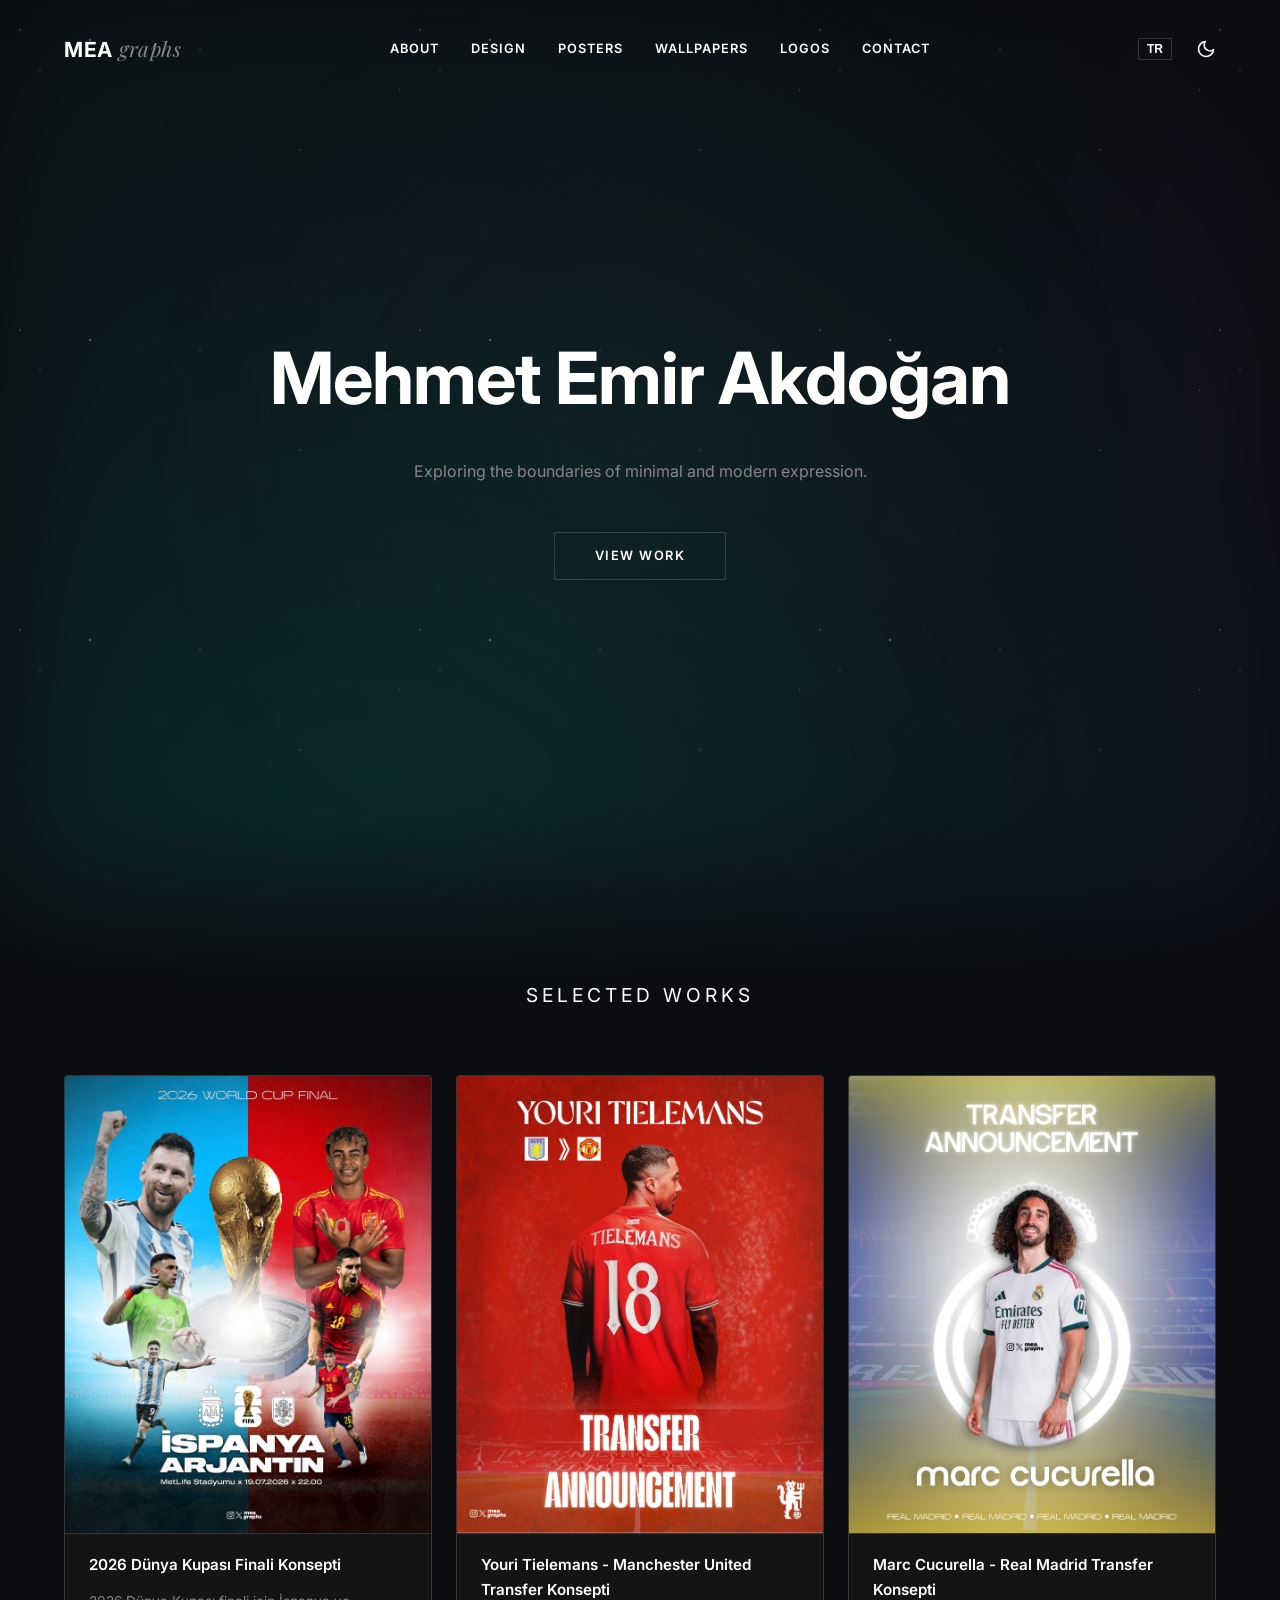
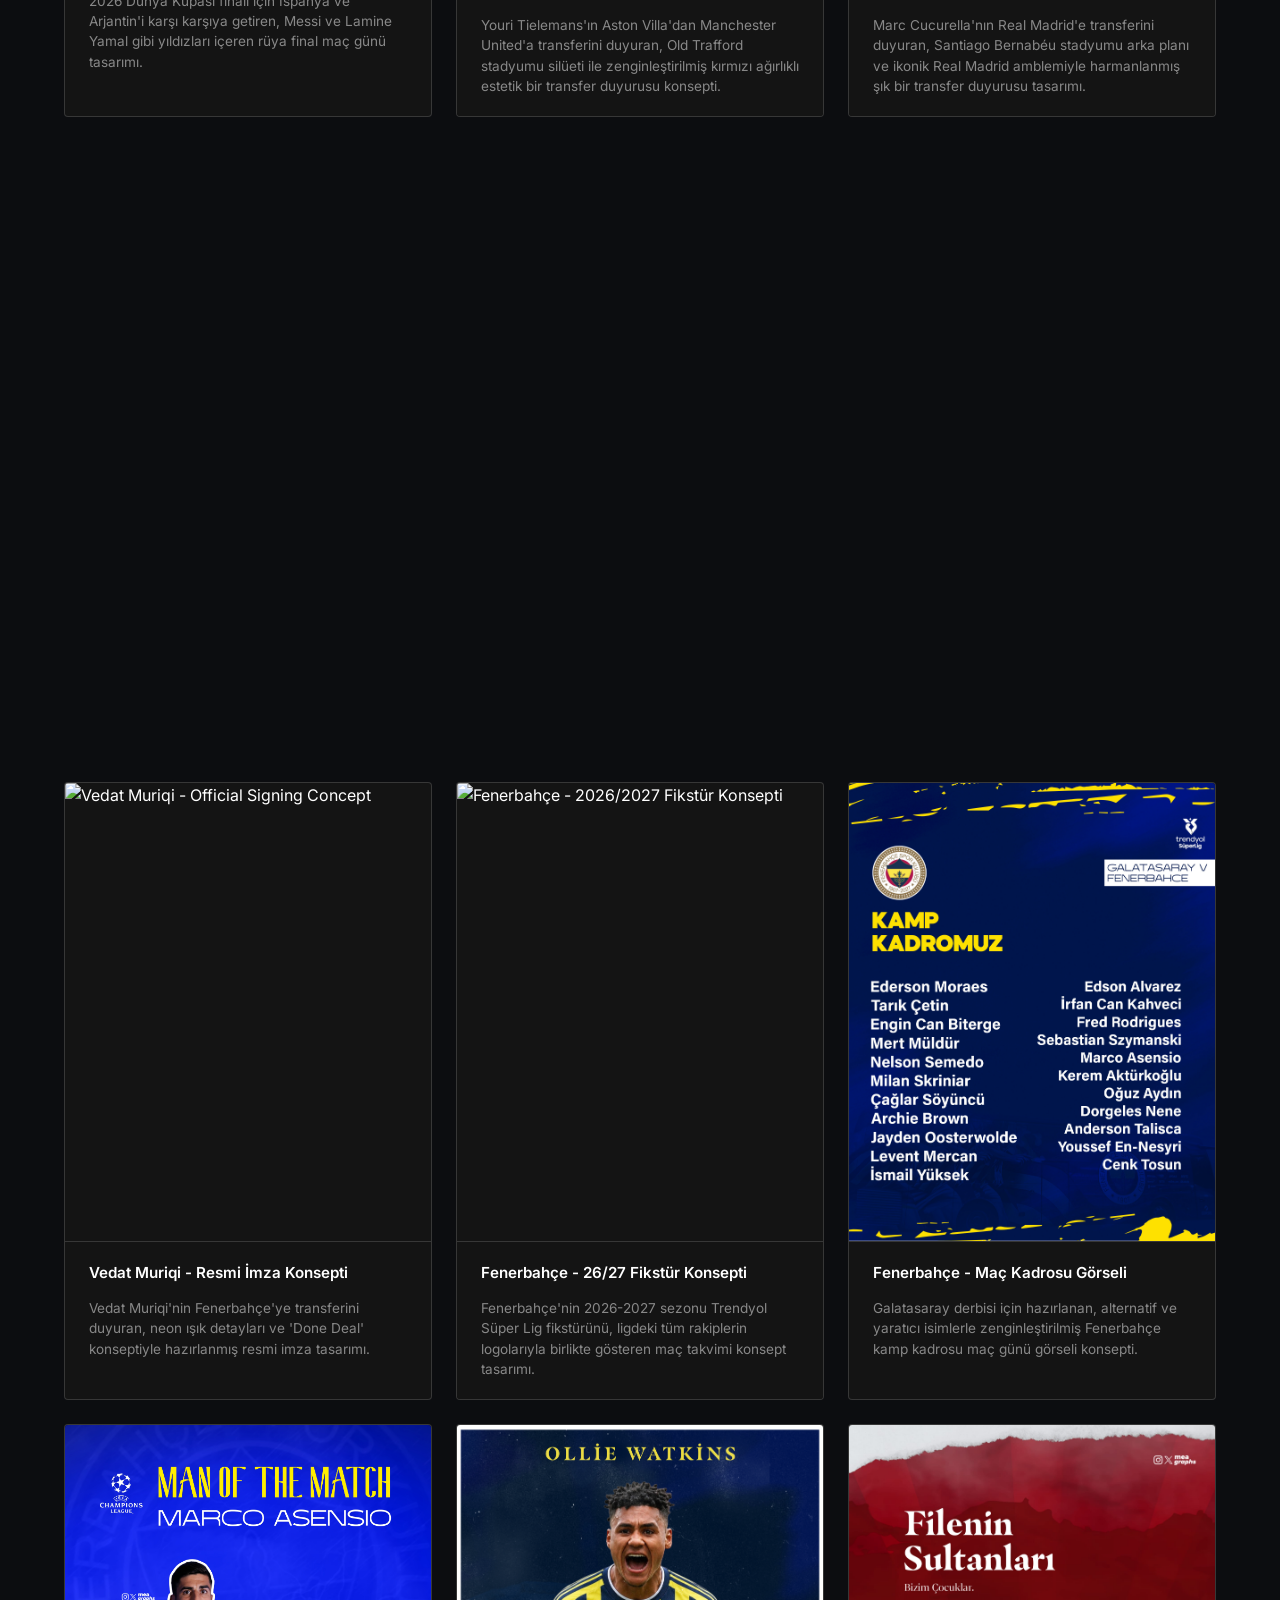
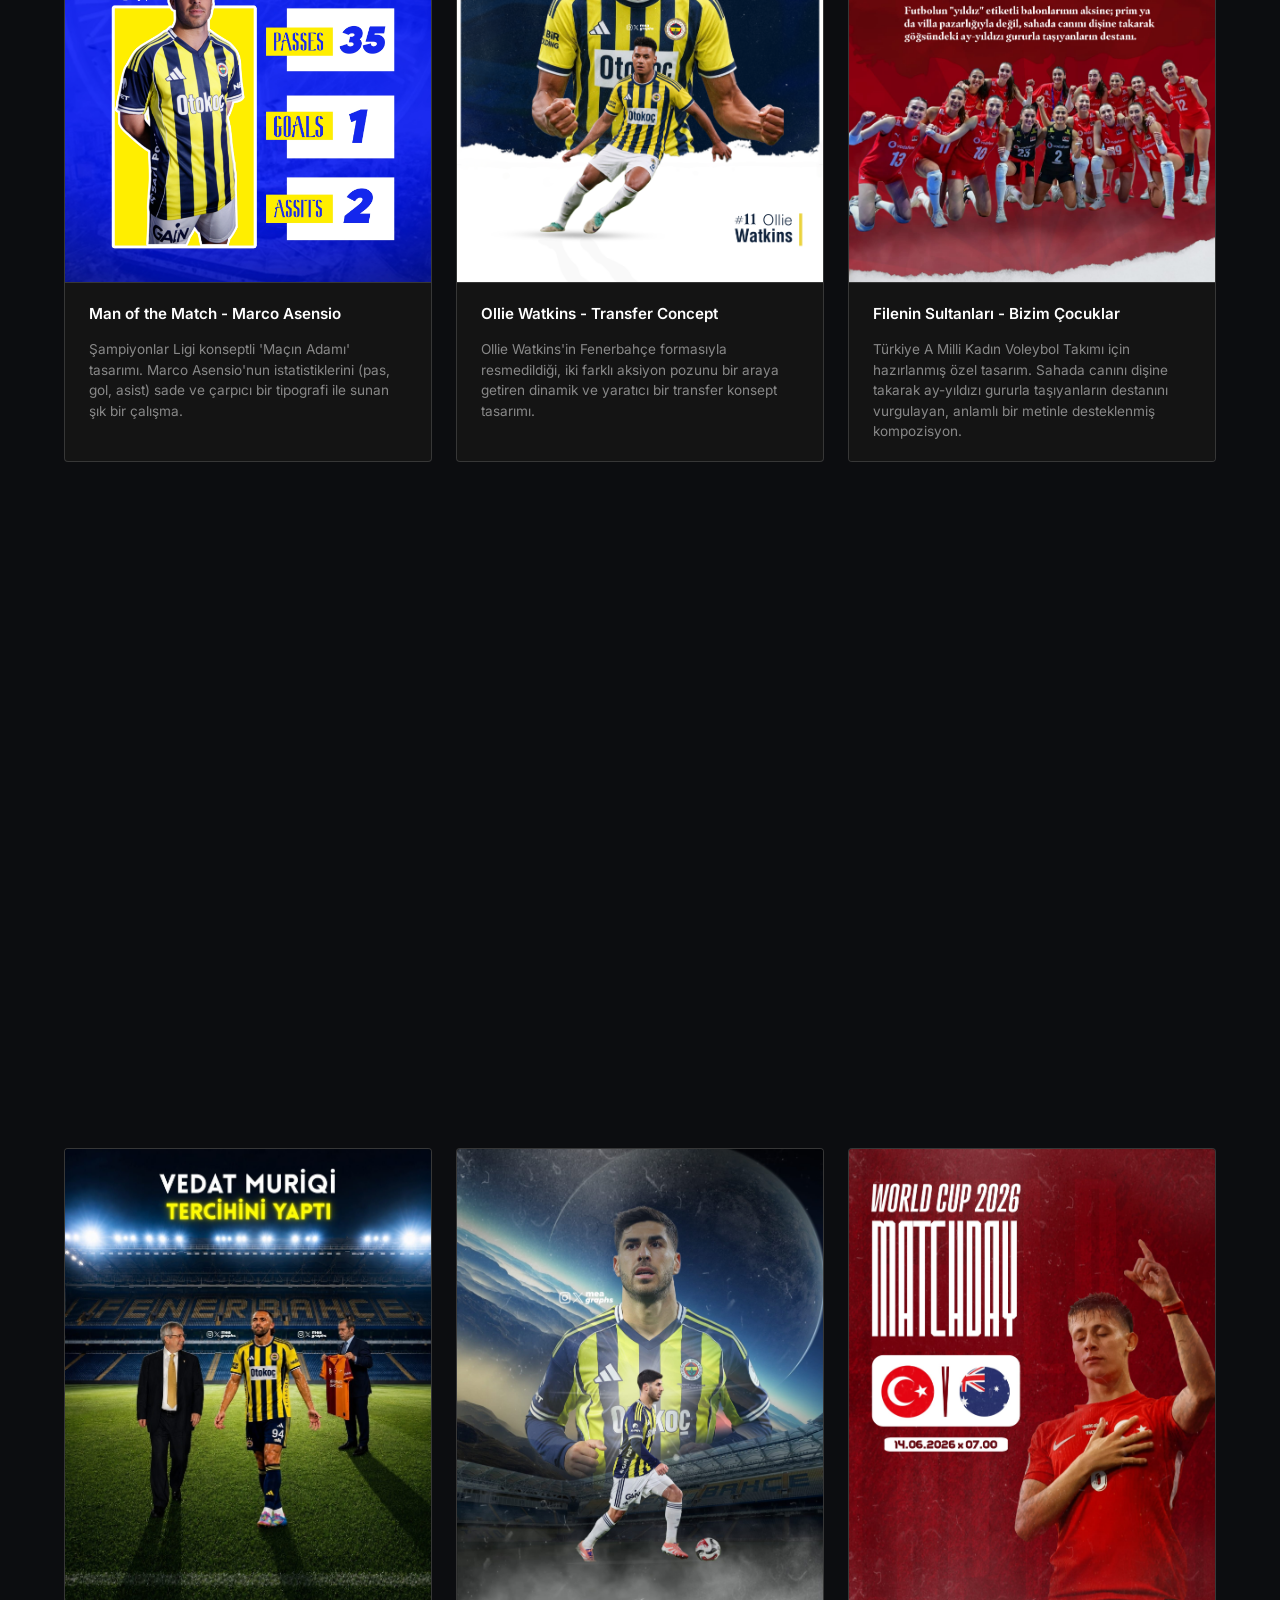
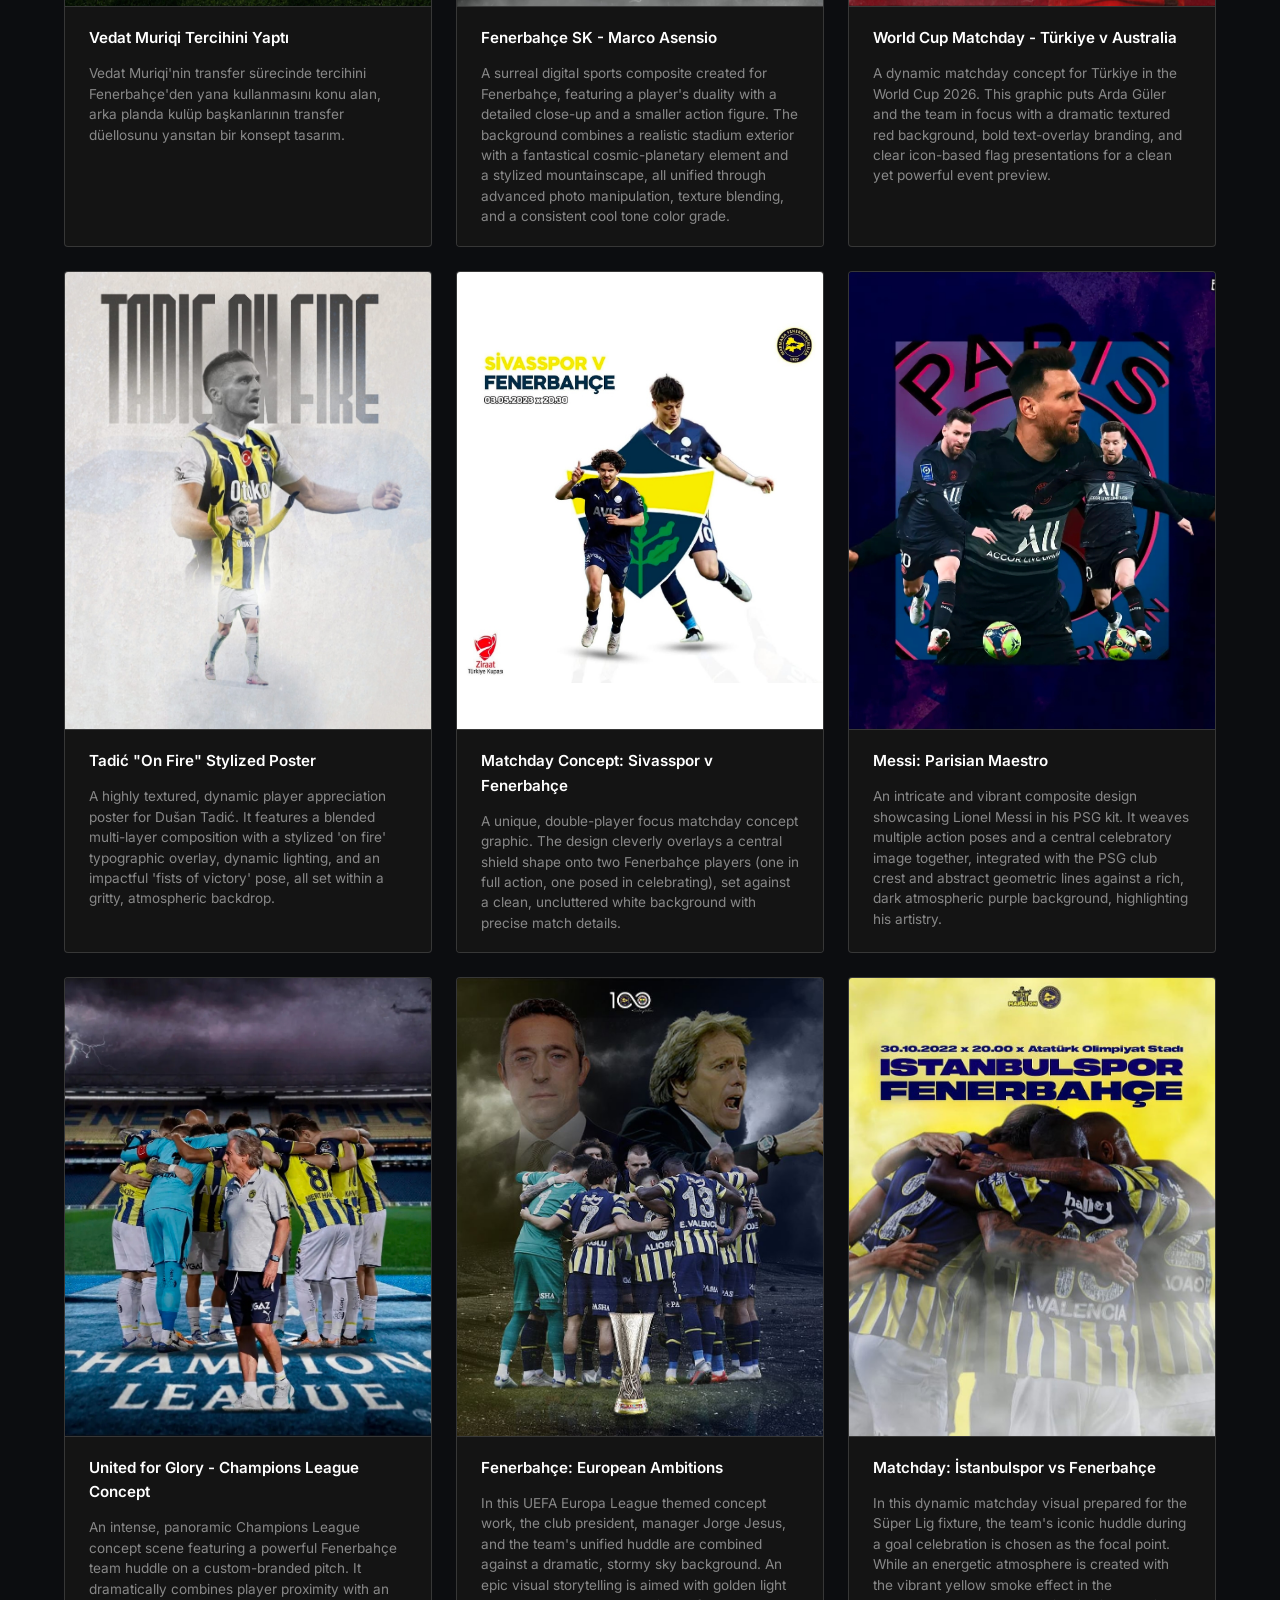
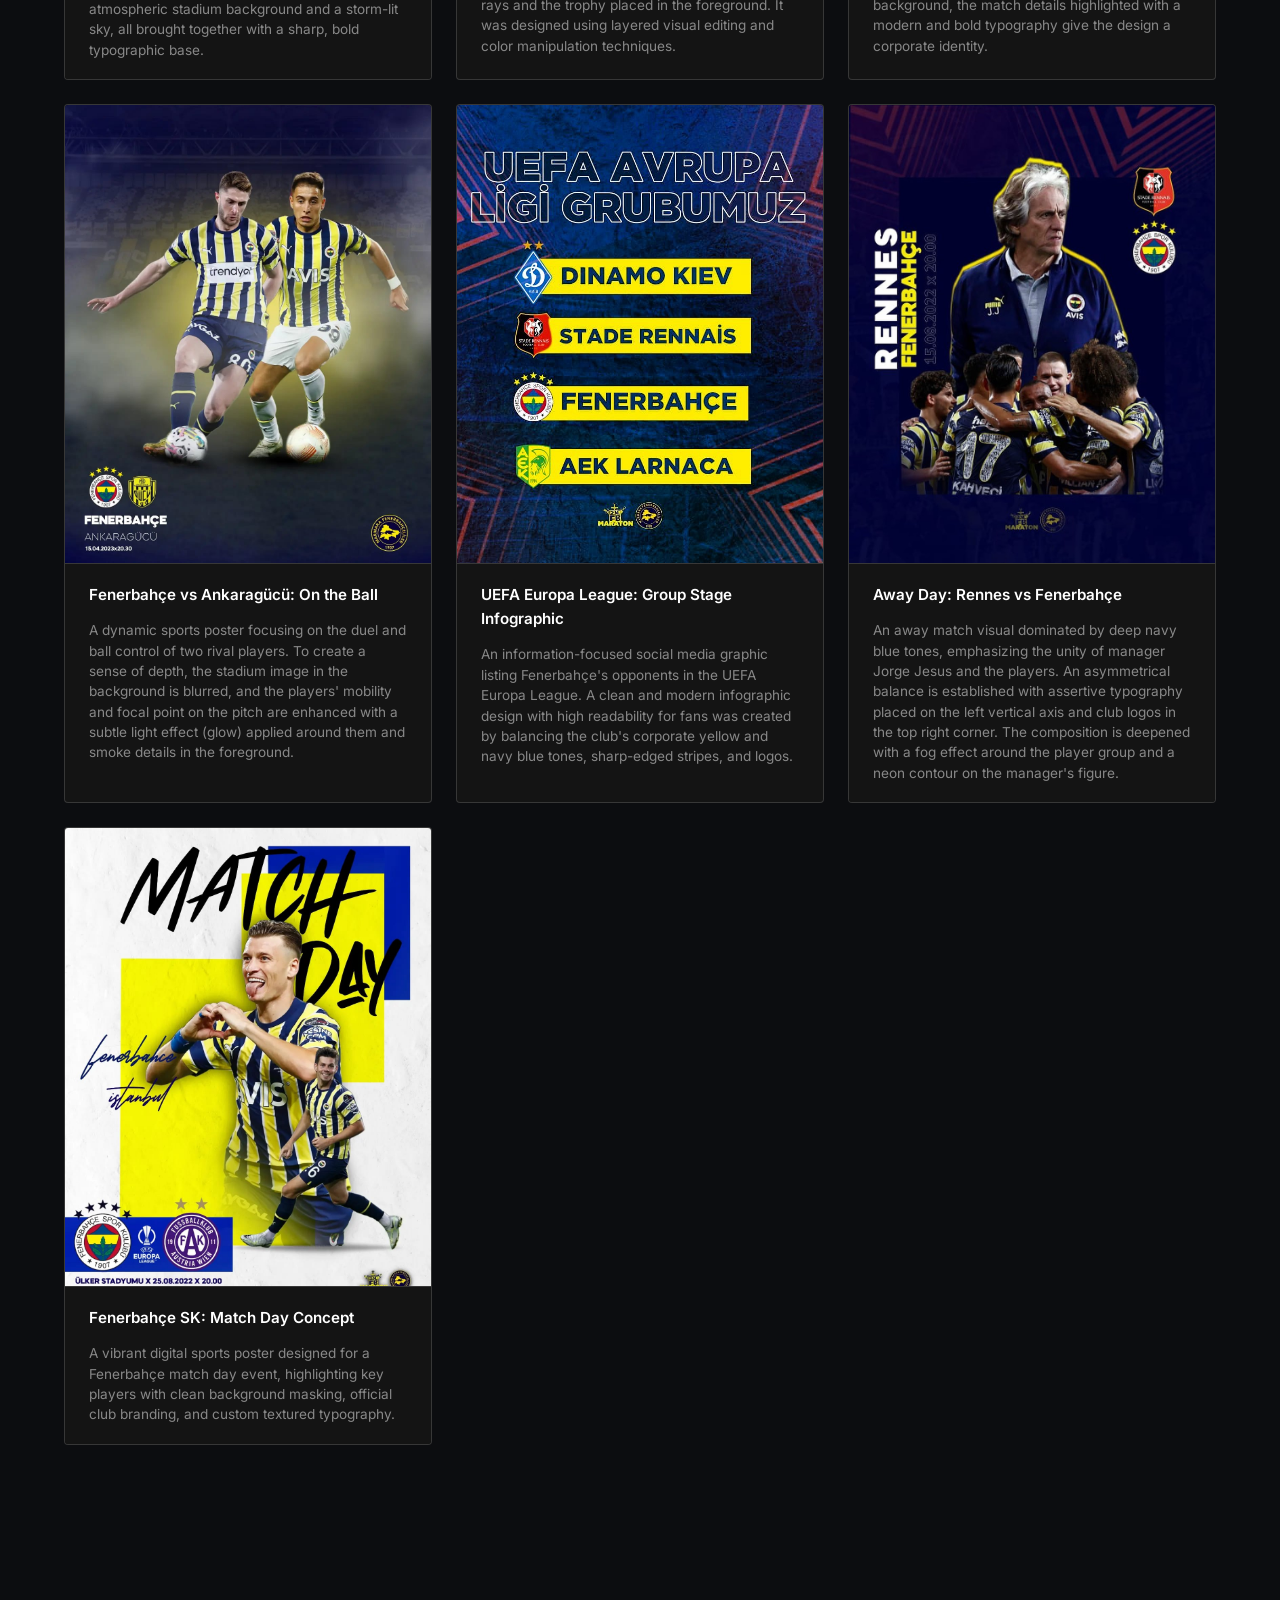
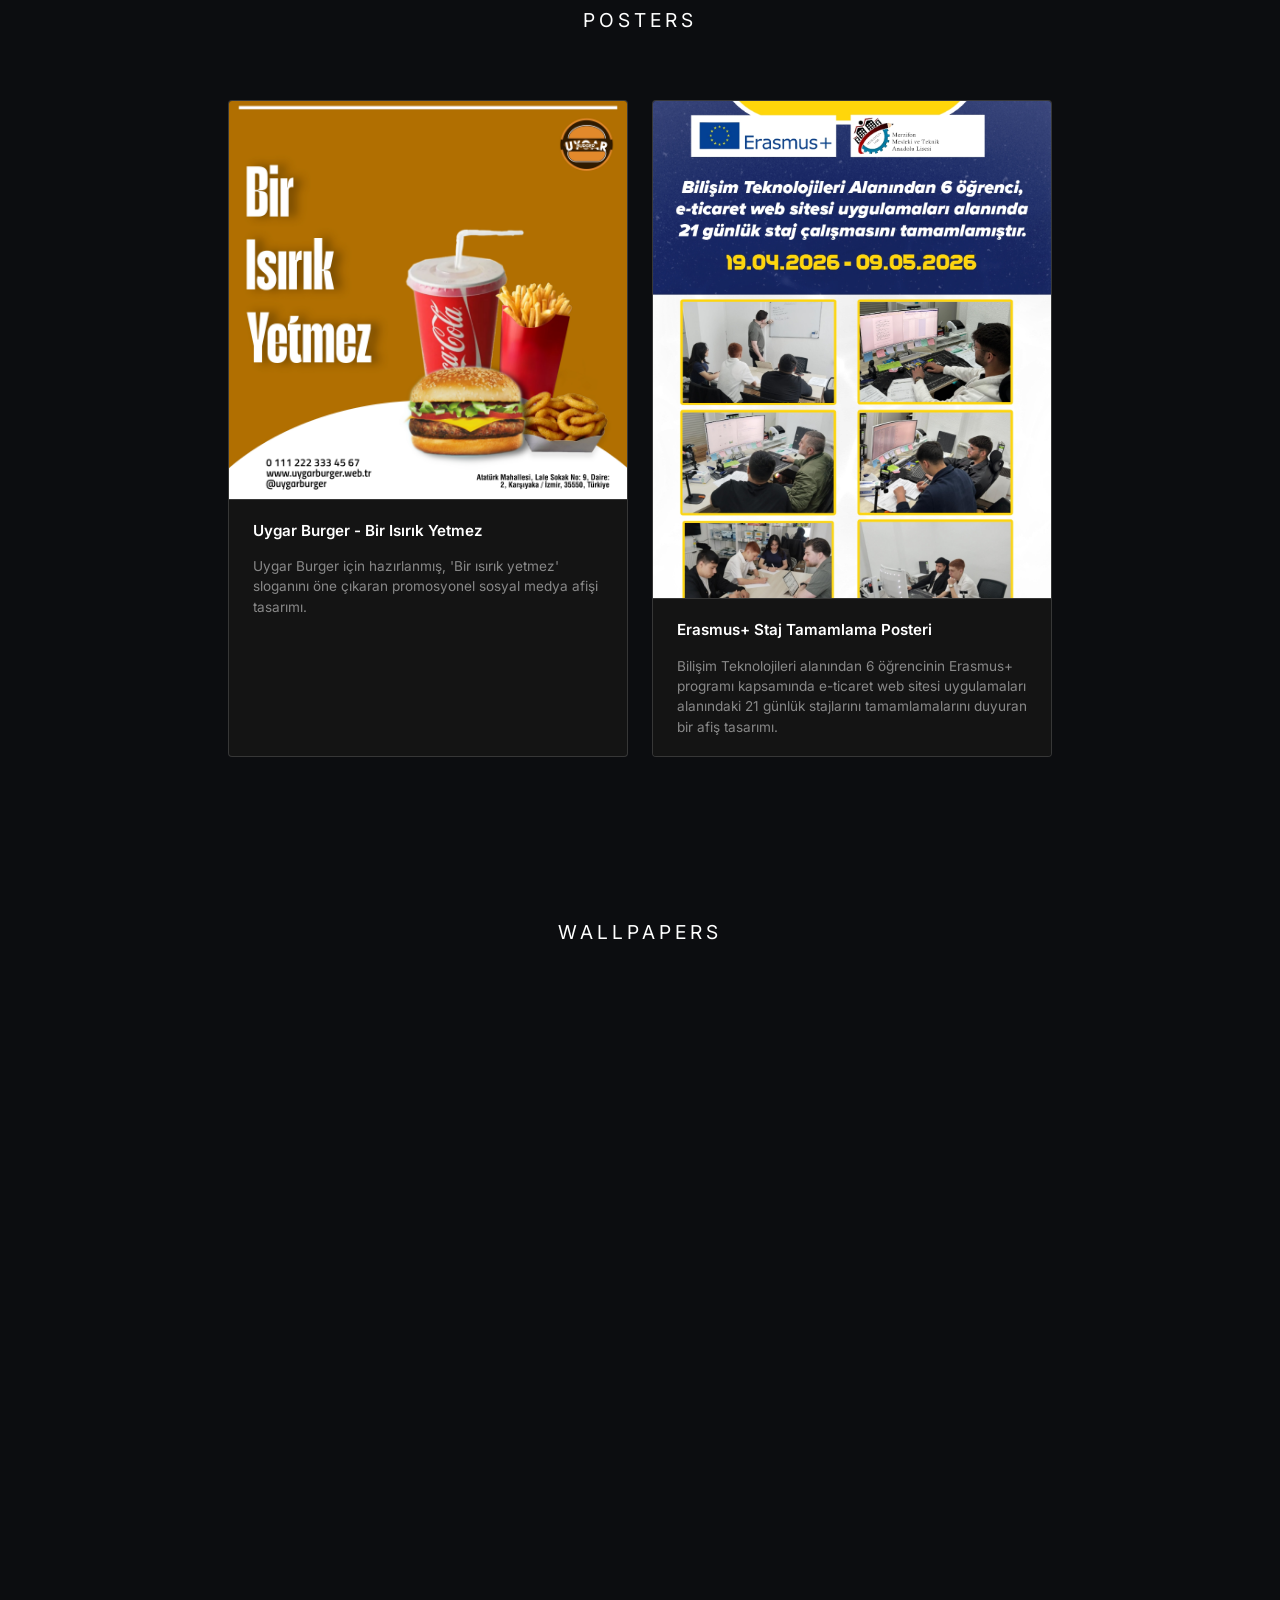
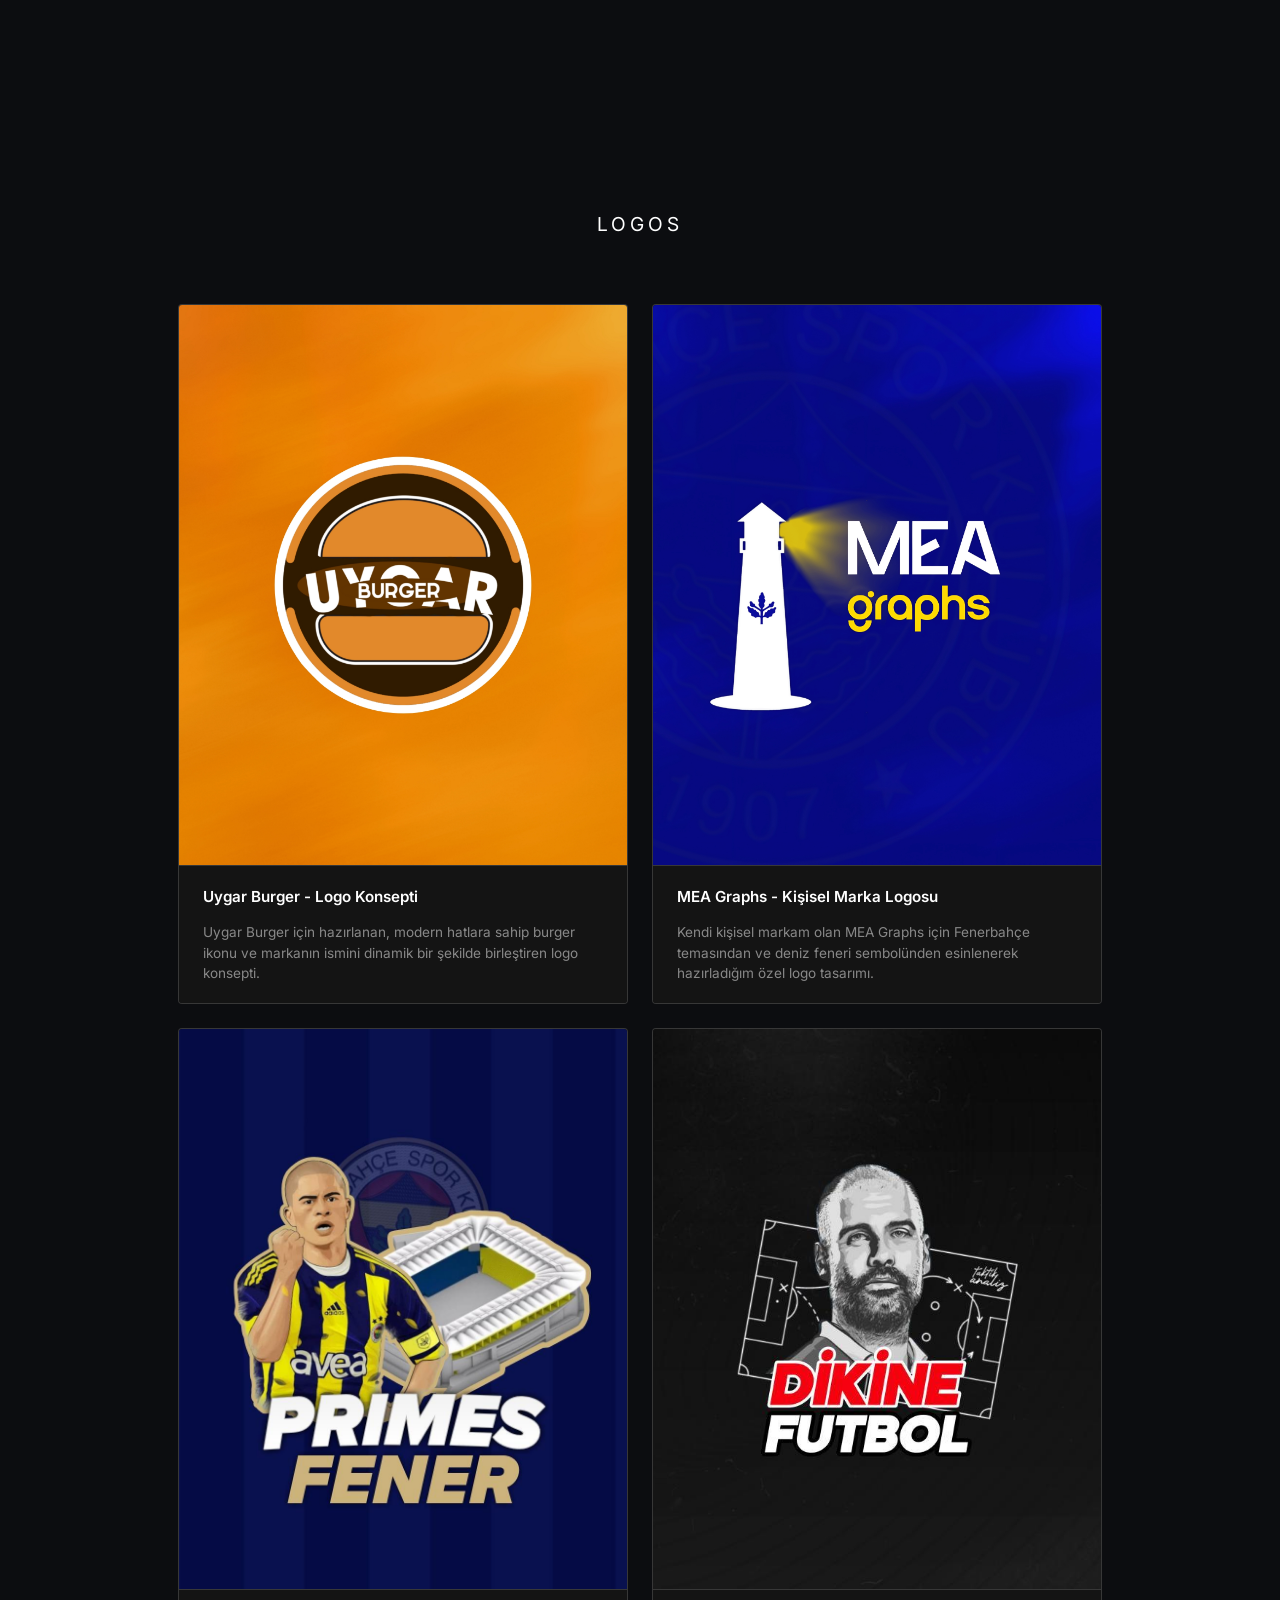
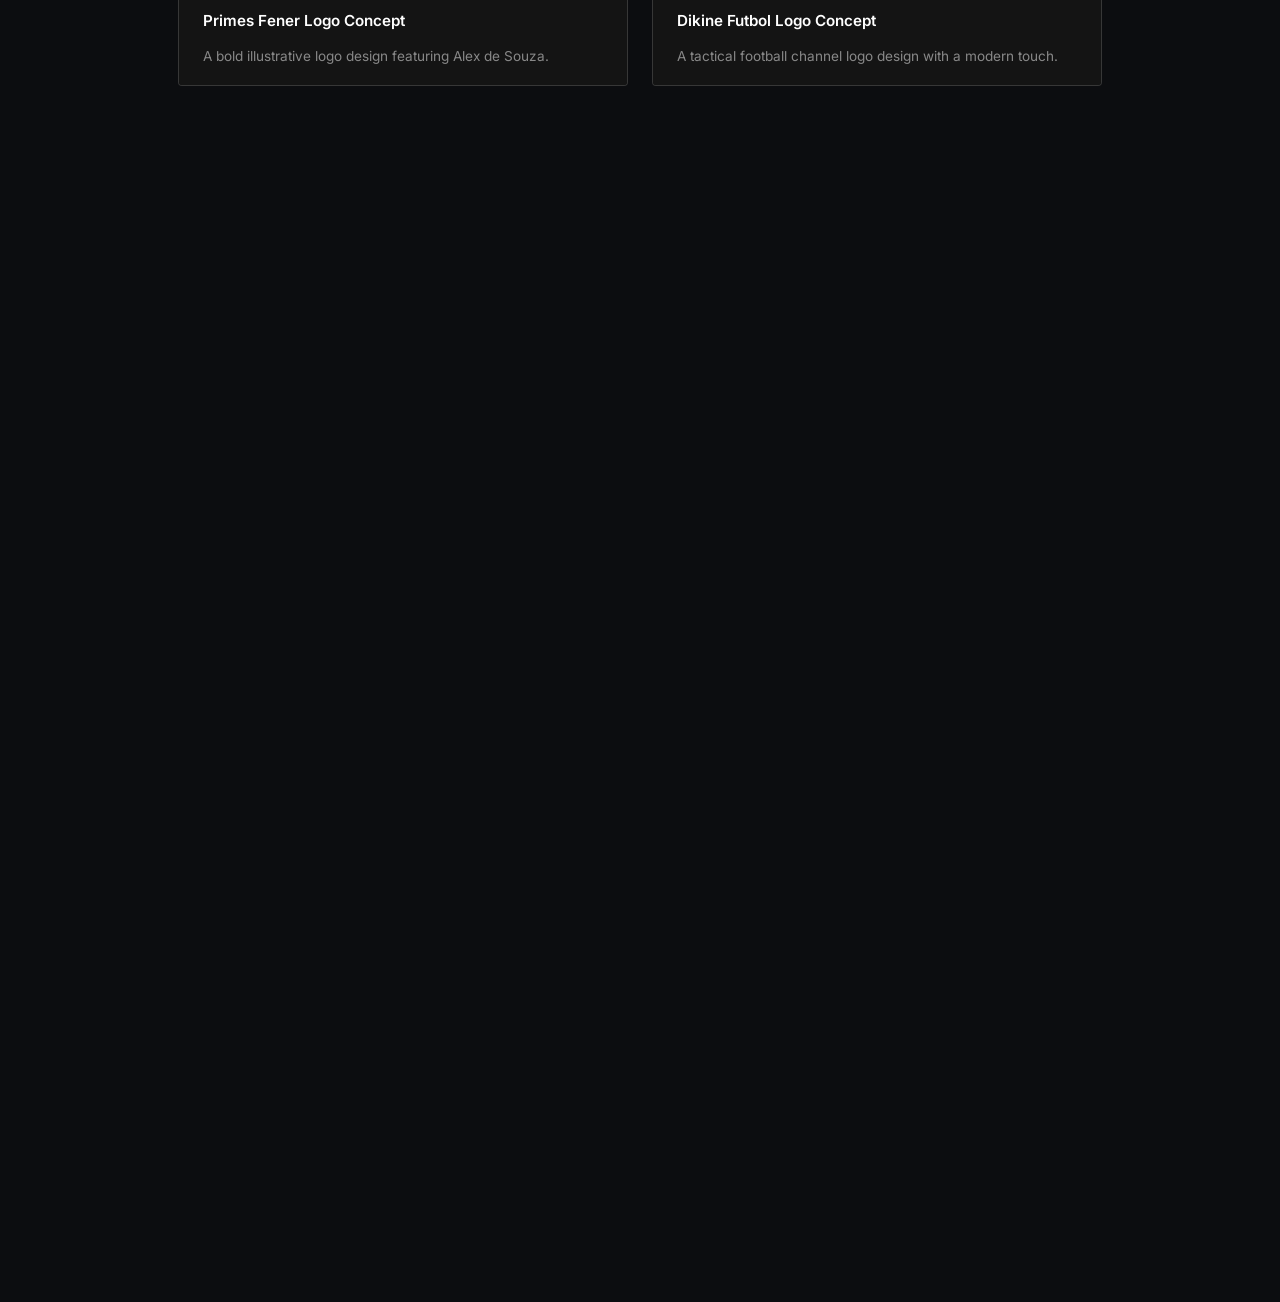
==== commit 595a8cdf: "Add files via upload" ====
--- a/index.html
+++ b/index.html
@@ -1,454 +1,454 @@
-<!DOCTYPE html>
-<html lang="en" data-theme="dark">
-<head>
-    <meta charset="UTF-8">
-    <meta name="viewport" content="width=device-width, initial-scale=1.0">
-    <title>Mehmet Emir Akdoğan | Design</title>
-    <link rel="stylesheet" href="style.css?v=20">
-    <link href="https://fonts.googleapis.com/css2?family=Inter:wght@300;400;500;600;700&family=Playfair+Display:ital@1&display=swap" rel="stylesheet">
-</head>
-<body>
-    <div class="hologram-bg"></div>
-    <header>
-        <div class="logo"><strong>MEA</strong> <em>graphs</em></div>
-        <nav class="nav-links">
-            <a href="#about" data-en="ABOUT" data-tr="HAKKIMDA">ABOUT</a>
-            <a href="#design" data-en="DESIGN" data-tr="TASARIM">DESIGN</a>
-            <a href="#posters" data-en="POSTERS" data-tr="AFİŞ">POSTERS</a>
-            <a href="#wallpapers" data-en="WALLPAPERS" data-tr="DUVAR KAĞIDI">WALLPAPERS</a>
-            <a href="#logos" data-en="LOGOS" data-tr="LOGOLAR">LOGOS</a>
-            <a href="#contact" data-en="CONTACT" data-tr="İLETİŞİM">CONTACT</a>
-        </nav>
-        <div class="nav-right">
-            <button class="lang-btn" id="lang-toggle">TR</button>
-            <button id="theme-toggle" aria-label="Toggle Theme">
-                <svg id="moon-icon" xmlns="http://www.w3.org/2000/svg" width="20" height="20" viewBox="0 0 24 24" fill="none" stroke="currentColor" stroke-width="2" stroke-linecap="round" stroke-linejoin="round"><path d="M21 12.79A9 9 0 1 1 11.21 3 7 7 0 0 0 21 12.79z"></path></svg>
-                <svg id="sun-icon" xmlns="http://www.w3.org/2000/svg" width="20" height="20" viewBox="0 0 24 24" fill="none" stroke="currentColor" stroke-width="2" stroke-linecap="round" stroke-linejoin="round" style="display: none;"><circle cx="12" cy="12" r="5"></circle><line x1="12" y1="1" x2="12" y2="3"></line><line x1="12" y1="21" x2="12" y2="23"></line><line x1="4.22" y1="4.22" x2="5.64" y2="5.64"></line><line x1="18.36" y1="18.36" x2="19.78" y2="19.78"></line><line x1="1" y1="12" x2="3" y2="12"></line><line x1="21" y1="12" x2="23" y2="12"></line><line x1="4.22" y1="19.78" x2="5.64" y2="18.36"></line><line x1="18.36" y1="5.64" x2="19.78" y2="4.22"></line></svg>
-            </button>
-        </div>
-    </header>
-
-    <main>
-        <section class="hero" id="home">
-            <div id="stars"></div>
-            <h1>Mehmet Emir Akdoğan</h1>
-            <p data-en="Exploring the boundaries of minimal and modern expression." data-tr="Minimal ve modern ifadenin sınırlarını keşfediyorum.">Exploring the boundaries of minimal and modern expression.</p>
-            <a href="#design" class="btn-outline view-work-btn" data-en="VIEW WORK" data-tr="ÇALIŞMALARI GÖR">VIEW WORK</a>
-        </section>
-
-
-        <section class="works-section" id="design">
-            <h2 class="section-title fade-in-scroll" data-en="SELECTED WORKS" data-tr="SEÇKİN ÇALIŞMALAR">SELECTED WORKS</h2>
-            <div class="works-grid">
-
-                <div class="work-card">
-                    <div class="card-img">
-                        <img src="assets/spain_argentina_final.jpg" alt="2026 World Cup Final Concept">
-                    </div>
-                    <div class="card-info">
-                        <h3 data-en="2026 World Cup Final Concept" data-tr="2026 Dünya Kupası Finali Konsepti">2026 Dünya Kupası Finali Konsepti</h3>
-                        <p class="card-desc" data-en="A dream final matchday design concept for the 2026 World Cup featuring Spain and Argentina, starring players like Messi and Lamine Yamal." data-tr="2026 Dünya Kupası finali için İspanya ve Arjantin'i karşı karşıya getiren, Messi ve Lamine Yamal gibi yıldızları içeren rüya final maç günü tasarımı.">2026 Dünya Kupası finali için İspanya ve Arjantin'i karşı karşıya getiren, Messi ve Lamine Yamal gibi yıldızları içeren rüya final maç günü tasarımı.</p>
-                    </div>
-                </div>
-
-                <div class="work-card">
-                    <div class="card-img">
-                        <img src="assets/tielemans_man_utd.jpg" alt="Youri Tielemans - Manchester United Transfer">
-                    </div>
-                    <div class="card-info">
-                        <h3 data-en="Youri Tielemans - Manchester United Transfer Concept" data-tr="Youri Tielemans - Manchester United Transfer Konsepti">Youri Tielemans - Manchester United Transfer Konsepti</h3>
-                        <p class="card-desc" data-en="An aesthetic red-themed transfer announcement concept for Youri Tielemans moving from Aston Villa to Manchester United, enriched with the silhouette of Old Trafford stadium." data-tr="Youri Tielemans'ın Aston Villa'dan Manchester United'a transferini duyuran, Old Trafford stadyumu silüeti ile zenginleştirilmiş kırmızı ağırlıklı estetik bir transfer duyurusu konsepti.">Youri Tielemans'ın Aston Villa'dan Manchester United'a transferini duyuran, Old Trafford stadyumu silüeti ile zenginleştirilmiş kırmızı ağırlıklı estetik bir transfer duyurusu konsepti.</p>
-                    </div>
-                </div>
-
-                <div class="work-card">
-                    <div class="card-img">
-                        <img src="assets/cucurella_real_madrid.jpg" alt="Marc Cucurella - Real Madrid Transfer Announcement">
-                    </div>
-                    <div class="card-info">
-                        <h3 data-en="Marc Cucurella - Real Madrid Transfer Concept" data-tr="Marc Cucurella - Real Madrid Transfer Konsepti">Marc Cucurella - Real Madrid Transfer Konsepti</h3>
-                        <p class="card-desc" data-en="A stylish transfer announcement concept for Marc Cucurella to Real Madrid, blended with the Santiago Bernabéu stadium background and the iconic club crest." data-tr="Marc Cucurella'nın Real Madrid'e transferini duyuran, Santiago Bernabéu stadyumu arka planı ve ikonik Real Madrid amblemiyle harmanlanmış şık bir transfer duyurusu tasarımı.">Marc Cucurella'nın Real Madrid'e transferini duyuran, Santiago Bernabéu stadyumu arka planı ve ikonik Real Madrid amblemiyle harmanlanmış şık bir transfer duyurusu tasarımı.</p>
-                    </div>
-                </div>
-
-                <div class="work-card">
-                    <div class="card-img">
-                        <img src="assets/arsenal_psg_starting_xi.jpg" alt="Arsenal vs PSG - Starting XI">
-                    </div>
-                    <div class="card-info">
-                        <h3 data-en="Arsenal vs PSG - Starting XI" data-tr="Arsenal vs PSG - İlk 11 Kadrosu">Arsenal vs PSG - İlk 11 Kadrosu</h3>
-                        <p class="card-desc" data-en="A dynamic Starting XI and squad design concept for the massive clash between Arsenal and Paris Saint-Germain, highlighting Martin Ødegaard." data-tr="Arsenal ve Paris Saint-Germain arasında oynanacak dev maç öncesi hazırlanan, Martin Ødegaard'ı öne çıkaran dinamik ilk 11 ve kadro tasarımı konsepti.">Arsenal ve Paris Saint-Germain arasında oynanacak dev maç öncesi hazırlanan, Martin Ødegaard'ı öne çıkaran dinamik ilk 11 ve kadro tasarımı konsepti.</p>
-                    </div>
-                </div>
-
-                <div class="work-card">
-                    <div class="card-img">
-                        <img src="assets/chelsea_benfica_fulltime.jpg" alt="Chelsea vs Benfica - Full Time">
-                    </div>
-                    <div class="card-info">
-                        <h3 data-en="Chelsea vs Benfica - Full Time" data-tr="Chelsea vs Benfica - Maç Sonucu">Chelsea vs Benfica - Maç Sonucu</h3>
-                        <p class="card-desc" data-en="A Champions League themed full-time scoreboard graphic. A dynamic composition capturing the players' celebration after Chelsea's 3-0 victory over Benfica." data-tr="Şampiyonlar Ligi konseptli maç sonu skorbord tasarımı. Chelsea'nin Benfica'yı 3-0 mağlup ettiği maçın ardından futbolcuların sevinç anını yansıtan dinamik bir çalışma.">Şampiyonlar Ligi konseptli maç sonu skorbord tasarımı. Chelsea'nin Benfica'yı 3-0 mağlup ettiği maçın ardından futbolcuların sevinç anını yansıtan dinamik bir çalışma.</p>
-                    </div>
-                </div>
-
-                <div class="work-card">
-                    <div class="card-img">
-                        <img src="assets/bvb_fcb_fulltime.jpg" alt="BVB vs FC Bayern - Full Time">
-                    </div>
-                    <div class="card-info">
-                        <h3 data-en="BVB vs FC Bayern - Full Time" data-tr="BVB vs FC Bayern - Maç Sonucu">BVB vs FC Bayern - Maç Sonucu</h3>
-                        <p class="card-desc" data-en="A full-time scoreboard graphic concept for Borussia Dortmund's 4-0 victory over Bayern Munich, featuring a 'Bundesliga 2026' theme." data-tr="Borussia Dortmund'un Bayern Münih'e karşı aldığı 4-0'lık galibiyeti duyuran, 'Bundesliga 2026' konseptli maç sonu skorbord tasarımı.">Borussia Dortmund'un Bayern Münih'e karşı aldığı 4-0'lık galibiyeti duyuran, 'Bundesliga 2026' konseptli maç sonu skorbord tasarımı.</p>
-                    </div>
-                </div>
-
-                <div class="work-card">
-                    <div class="card-img">
-                        <img src="assets/vedat_signing.jpg" alt="Vedat Muriqi - Official Signing Concept">
-                    </div>
-                    <div class="card-info">
-                        <h3 data-en="Vedat Muriqi - Official Signing" data-tr="Vedat Muriqi - Resmi İmza Konsepti">Vedat Muriqi - Resmi İmza Konsepti</h3>
-                        <p class="card-desc" data-en="An official signing announcement concept design for Vedat Muriqi's transfer to Fenerbahçe, featuring neon light details and a 'Done Deal' theme." data-tr="Vedat Muriqi'nin Fenerbahçe'ye transferini duyuran, neon ışık detayları ve 'Done Deal' konseptiyle hazırlanmış resmi imza tasarımı.">Vedat Muriqi'nin Fenerbahçe'ye transferini duyuran, neon ışık detayları ve 'Done Deal' konseptiyle hazırlanmış resmi imza tasarımı.</p>
-                    </div>
-                </div>
-
-                <div class="work-card">
-                    <div class="card-img">
-                        <img src="assets/fikstur.jpg" alt="Fenerbahçe - 2026/2027 Fikstür Konsepti">
-                    </div>
-                    <div class="card-info">
-                        <h3 data-en="Fenerbahçe - 26/27 Fixture Concept" data-tr="Fenerbahçe - 26/27 Fikstür Konsepti">Fenerbahçe - 26/27 Fikstür Konsepti</h3>
-                        <p class="card-desc" data-en="A match calendar concept design displaying Fenerbahçe's 2026-2027 Trendyol Super Lig fixture alongside the logos of all league opponents." data-tr="Fenerbahçe'nin 2026-2027 sezonu Trendyol Süper Lig fikstürünü, ligdeki tüm rakiplerin logolarıyla birlikte gösteren maç takvimi konsept tasarımı.">Fenerbahçe'nin 2026-2027 sezonu Trendyol Süper Lig fikstürünü, ligdeki tüm rakiplerin logolarıyla birlikte gösteren maç takvimi konsept tasarımı.</p>
-                    </div>
-                </div>
-
-                <div class="work-card">
-                    <div class="card-img">
-                        <img src="assets/kamp_kadrosu.jpg" alt="Fenerbahçe - Kamp Kadrosu">
-                    </div>
-                    <div class="card-info">
-                        <h3 data-en="Fenerbahçe - Squad List Graphic" data-tr="Fenerbahçe - Maç Kadrosu Görseli">Fenerbahçe - Maç Kadrosu Görseli</h3>
-                        <p class="card-desc" data-en="A matchday squad list graphic concept for the Galatasaray derby, featuring an alternative and creative roster for Fenerbahçe." data-tr="Galatasaray derbisi için hazırlanan, alternatif ve yaratıcı isimlerle zenginleştirilmiş Fenerbahçe kamp kadrosu maç günü görseli konsepti.">Galatasaray derbisi için hazırlanan, alternatif ve yaratıcı isimlerle zenginleştirilmiş Fenerbahçe kamp kadrosu maç günü görseli konsepti.</p>
-                    </div>
-                </div>
-
-                <div class="work-card">
-                    <div class="card-img">
-                        <img src="assets/motm_asensio.jpg" alt="Marco Asensio - Man of the Match">
-                    </div>
-                    <div class="card-info">
-                        <h3 data-en="Man of the Match - Marco Asensio" data-tr="Maçın Adamı - Marco Asensio">Man of the Match - Marco Asensio</h3>
-                        <p class="card-desc" data-en="A Champions League themed 'Man of the Match' design. A sleek composition presenting Marco Asensio's match statistics (passes, goals, assists) with striking typography." data-tr="Şampiyonlar Ligi konseptli 'Maçın Adamı' tasarımı. Marco Asensio'nun istatistiklerini (pas, gol, asist) sade ve çarpıcı bir tipografi ile sunan şık bir çalışma.">Şampiyonlar Ligi konseptli 'Maçın Adamı' tasarımı. Marco Asensio'nun istatistiklerini (pas, gol, asist) sade ve çarpıcı bir tipografi ile sunan şık bir çalışma.</p>
-                    </div>
-                </div>
-
-                <div class="work-card">
-                    <div class="card-img">
-                        <img src="assets/ollie_watkins.jpg" alt="Ollie Watkins - Transfer Konsepti">
-                    </div>
-                    <div class="card-info">
-                        <h3 data-en="Ollie Watkins - Transfer Concept" data-tr="Ollie Watkins - Transfer Konsepti">Ollie Watkins - Transfer Concept</h3>
-                        <p class="card-desc" data-en="A dynamic and creative transfer concept design featuring Ollie Watkins in a Fenerbahçe jersey, combining two different action poses." data-tr="Ollie Watkins'in Fenerbahçe formasıyla resmedildiği, iki farklı aksiyon pozunu bir araya getiren dinamik ve yaratıcı bir transfer konsept tasarımı.">Ollie Watkins'in Fenerbahçe formasıyla resmedildiği, iki farklı aksiyon pozunu bir araya getiren dinamik ve yaratıcı bir transfer konsept tasarımı.</p>
-                    </div>
-                </div>
-
-                <div class="work-card">
-                    <div class="card-img">
-                        <img src="assets/filenin_sultanlari.jpg" alt="Filenin Sultanları - Bizim Çocuklar">
-                    </div>
-                    <div class="card-info">
-                        <h3 data-en="Sultans of the Net - Our Children" data-tr="Filenin Sultanları - Bizim Çocuklar">Filenin Sultanları - Bizim Çocuklar</h3>
-                        <p class="card-desc" data-en="A special design dedicated to the Turkish Women's National Volleyball Team. A composition highlighting the epic story of those who proudly carry the crescent and star on their chests with pure dedication." data-tr="Türkiye A Milli Kadın Voleybol Takımı için hazırlanmış özel tasarım. Sahada canını dişine takarak ay-yıldızı gururla taşıyanların destanını vurgulayan, anlamlı bir metinle desteklenmiş kompozisyon.">Türkiye A Milli Kadın Voleybol Takımı için hazırlanmış özel tasarım. Sahada canını dişine takarak ay-yıldızı gururla taşıyanların destanını vurgulayan, anlamlı bir metinle desteklenmiş kompozisyon.</p>
-                    </div>
-                </div>
-
-                <div class="work-card">
-                    <div class="card-img">
-                        <img src="assets/serhou_guirassy.jpg" alt="Serhou Guirassy - Transfer Konsepti">
-                    </div>
-                    <div class="card-info">
-                        <h3 data-en="Serhou Guirassy - Transfer Concept" data-tr="Serhou Guirassy - Transfer Konsepti">Serhou Guirassy - Transfer Concept</h3>
-                        <p class="card-desc" data-en="A dynamic and stylish transfer concept design featuring Serhou Guirassy in the legendary retro Fenerbahçe jersey." data-tr="Serhou Guirassy'nin efsanevi çubuklu retro Fenerbahçe formasıyla resmedildiği, dinamik ve şık bir transfer konsepti tasarımı.">Serhou Guirassy'nin efsanevi çubuklu retro Fenerbahçe formasıyla resmedildiği, dinamik ve şık bir transfer konsepti tasarımı.</p>
-                    </div>
-                </div>
-
-                <div class="work-card">
-                    <div class="card-img">
-                        <img src="assets/mason_greenwood.jpg" alt="Mason Greenwood - Transfer Konsepti">
-                    </div>
-                    <div class="card-info">
-                        <h3 data-en="Mason Greenwood - Transfer Concept" data-tr="Mason Greenwood - Transfer Konsepti">Mason Greenwood - Transfer Concept</h3>
-                        <p class="card-desc" data-en="A concept design piece illustrating Mason Greenwood in a Fenerbahçe jersey, inspired by potential transfer rumors." data-tr="Mason Greenwood'un Fenerbahçe formasıyla resmedildiği, potansiyel transfer söylentilerinden ilham alınarak hazırlanmış konsept tasarım çalışması.">Mason Greenwood'un Fenerbahçe formasıyla resmedildiği, potansiyel transfer söylentilerinden ilham alınarak hazırlanmış konsept tasarım çalışması.</p>
-                    </div>
-                </div>
-
-                <div class="work-card">
-                    <div class="card-img">
-                        <img src="assets/jorge_jesus.jpg" alt="Jorge Jesus - Hikayem Bitmedi">
-                    </div>
-                    <div class="card-info">
-                        <h3 data-en="Jorge Jesus &quot;My Story Isn't Over&quot;" data-tr="Jorge Jesus &quot;Hikayem Bitmedi&quot;">Jorge Jesus "Hikayem Bitmedi"</h3>
-                        <p class="card-desc" data-en="A concept poster design inspired by Fenerbahçe manager Jorge Jesus's quote &quot;My story isn't over&quot;, supported by the club logo and classic yellow-navy blue colors." data-tr="Fenerbahçe teknik direktörü Jorge Jesus'un &quot;Hikayem bitmedi&quot; sözünden ilham alınarak tasarlanmış, kulüp logosu ve klasik sarı-lacivert renklerle desteklenmiş bir konsept poster çalışması.">Fenerbahçe teknik direktörü Jorge Jesus'un "Hikayem bitmedi" sözünden ilham alınarak tasarlanmış, kulüp logosu ve klasik sarı-lacivert renklerle desteklenmiş bir konsept poster çalışması.</p>
-                    </div>
-                </div>
-
-                <div class="work-card">
-                    <div class="card-img">
-                        <img src="assets/vedat_muriqi.jpg" alt="Vedat Muriqi - Transfer Tercihi">
-                    </div>
-                    <div class="card-info">
-                        <h3 data-en="Vedat Muriqi Transfer Decision" data-tr="Vedat Muriqi Tercihini Yaptı">Vedat Muriqi Tercihini Yaptı</h3>
-                        <p class="card-desc" data-en="A transfer announcement concept design highlighting Vedat Muriqi's decision to join Fenerbahçe over rival clubs, featuring club presidents in the background to emphasize the transfer duel." data-tr="Vedat Muriqi'nin transfer sürecinde tercihini Fenerbahçe'den yana kullanmasını konu alan, arka planda kulüp başkanlarının transfer düellosunu yansıtan bir konsept tasarım.">Vedat Muriqi'nin transfer sürecinde tercihini Fenerbahçe'den yana kullanmasını konu alan, arka planda kulüp başkanlarının transfer düellosunu yansıtan bir konsept tasarım.</p>
-                    </div>
-                </div>
-
-                <div class="work-card">
-                    <div class="card-img">
-                        <img src="assets/image 12.jpeg" alt="Fenerbahçe SK - Marco Asensio">
-                    </div>
-                    <div class="card-info">
-                        <h3 data-en="Fenerbahçe SK - Marco Asensio" data-tr="Fenerbahçe SK - Marco Asensio">Fenerbahçe SK - Marco Asensio</h3>
-                        <p class="card-desc" data-en="A surreal digital sports composite created for Fenerbahçe, featuring a player's duality with a detailed close-up and a smaller action figure. The background combines a realistic stadium exterior with a fantastical cosmic-planetary element and a stylized mountainscape, all unified through advanced photo manipulation, texture blending, and a consistent cool tone color grade." data-tr="Fenerbahçe için hazırlanan bu sürreal dijital spor kompozit çalışmasında, oyuncunun ikiliği, detaylı bir yakın plan ve daha küçük bir aksiyon figürüyle yansıtılıyor. Arka planda gerçekçi bir stadyum dış görünümü, fantastik kozmik-gezegen unsuru ve stilize bir dağ manzarası; gelişmiş fotoğraf manipülasyonu, doku harmanlama ve tutarlı soğuk ton renk derecelendirmesiyle bir araya getirilerek bütünlük sağlanmıştır.">A surreal digital sports composite created for Fenerbahçe, featuring a player's duality with a detailed close-up and a smaller action figure. The background combines a realistic stadium exterior with a fantastical cosmic-planetary element and a stylized mountainscape, all unified through advanced photo manipulation, texture blending, and a consistent cool tone color grade.</p>
-                    </div>
-                </div>
-                <div class="work-card">
-                    <div class="card-img">
-                        <img src="assets/image 4.jpeg" alt="World Cup Matchday - Türkiye v Australia">
-                    </div>
-                    <div class="card-info">
-                        <h3 data-en="World Cup Matchday - Türkiye v Australia" data-tr="Dünya Kupası Maç Günü - Türkiye v Avustralya">World Cup Matchday - Türkiye v Australia</h3>
-                        <p class="card-desc" data-en="A dynamic matchday concept for Türkiye in the World Cup 2026. This graphic puts Arda Güler and the team in focus with a dramatic textured red background, bold text-overlay branding, and clear icon-based flag presentations for a clean yet powerful event preview." data-tr="2026 Dünya Kupası'nda Türkiye için dinamik bir maç günü konsepti. Arda Güler'i odağa alan bu çalışma, dramatik kırmızı arka planı ve ikon tabanlı detaylarıyla güçlü bir etkinlik önizlemesi sunar.">A dynamic matchday concept for Türkiye in the World Cup 2026. This graphic puts Arda Güler and the team in focus with a dramatic textured red background, bold text-overlay branding, and clear icon-based flag presentations for a clean yet powerful event preview.</p>
-                    </div>
-                </div>
-                <div class="work-card">
-                    <div class="card-img">
-                        <img src="assets/image 2.jpeg" alt="Tadić 'On Fire' Stylized Poster">
-                    </div>
-                    <div class="card-info">
-                        <h3 data-en="Tadić &quot;On Fire&quot; Stylized Poster" data-tr="Tadić &quot;On Fire&quot; Stilize Poster">Tadić "On Fire" Stylized Poster</h3>
-                        <p class="card-desc" data-en="A highly textured, dynamic player appreciation poster for Dušan Tadić. It features a blended multi-layer composition with a stylized 'on fire' typographic overlay, dynamic lighting, and an impactful 'fists of victory' pose, all set within a gritty, atmospheric backdrop." data-tr="Dušan Tadić için tasarlanmış yüksek dokulu, dinamik bir poster. Stilize edilmiş 'on fire' tipografisi, dinamik ışıklandırma ve etkili bir kompozisyon ile harmanlanmıştır.">A highly textured, dynamic player appreciation poster for Dušan Tadić. It features a blended multi-layer composition with a stylized 'on fire' typographic overlay, dynamic lighting, and an impactful 'fists of victory' pose, all set within a gritty, atmospheric backdrop.</p>
-                    </div>
-                </div>
-                <div class="work-card">
-                    <div class="card-img contain-img">
-                        <img src="assets/image 1.jpeg" alt="Matchday Concept: Sivasspor v Fenerbahçe">
-                    </div>
-                    <div class="card-info">
-                        <h3 data-en="Matchday Concept: Sivasspor v Fenerbahçe" data-tr="Maç Günü Konsepti: Sivasspor v Fenerbahçe">Matchday Concept: Sivasspor v Fenerbahçe</h3>
-                        <p class="card-desc" data-en="A unique, double-player focus matchday concept graphic. The design cleverly overlays a central shield shape onto two Fenerbahçe players (one in full action, one posed in celebrating), set against a clean, uncluttered white background with precise match details." data-tr="İki oyuncu odaklı, eşsiz bir maç günü konsept grafiği. Tasarım, merkezi bir kalkan şeklini iki Fenerbahçe oyuncusu üzerine akıllıca yerleştirerek temiz ve sade beyaz bir arka planda sunuyor.">A unique, double-player focus matchday concept graphic. The design cleverly overlays a central shield shape onto two Fenerbahçe players (one in full action, one posed in celebrating), set against a clean, uncluttered white background with precise match details.</p>
-                    </div>
-                </div>
-
-                <div class="work-card">
-                    <div class="card-img">
-                        <img src="assets/image 3.jpeg" alt="Messi: Parisian Maestro">
-                    </div>
-                    <div class="card-info">
-                        <h3 data-en="Messi: Parisian Maestro" data-tr="Messi: Parisli Maestro">Messi: Parisian Maestro</h3>
-                        <p class="card-desc" data-en="An intricate and vibrant composite design showcasing Lionel Messi in his PSG kit. It weaves multiple action poses and a central celebratory image together, integrated with the PSG club crest and abstract geometric lines against a rich, dark atmospheric purple background, highlighting his artistry." data-tr="Lionel Messi'yi PSG formasıyla sergileyen canlı bir kompozit tasarım. Oyuncunun sanatını öne çıkarmak için karanlık atmosferik mor arka planda geometrik hatlarla detaylandırılmıştır.">An intricate and vibrant composite design showcasing Lionel Messi in his PSG kit. It weaves multiple action poses and a central celebratory image together, integrated with the PSG club crest and abstract geometric lines against a rich, dark atmospheric purple background, highlighting his artistry.</p>
-                    </div>
-                </div>
-
-                <div class="work-card">
-                    <div class="card-img">
-                        <img src="assets/image 5.jpeg" alt="United for Glory - Champions League Concept">
-                    </div>
-                    <div class="card-info">
-                        <h3 data-en="United for Glory - Champions League Concept" data-tr="Zafer İçin Bir Arada - Şampiyonlar Ligi Konsepti">United for Glory - Champions League Concept</h3>
-                        <p class="card-desc" data-en="An intense, panoramic Champions League concept scene featuring a powerful Fenerbahçe team huddle on a custom-branded pitch. It dramatically combines player proximity with an atmospheric stadium background and a storm-lit sky, all brought together with a sharp, bold typographic base." data-tr="Fenerbahçe takımının sahada kenetlenmesini gösteren panoramik bir Şampiyonlar Ligi konsept sahnesi. Oyuncu yakınlığı, fırtınalı gökyüzü ve stadyum atmosferi ile birleştirilmiştir.">An intense, panoramic Champions League concept scene featuring a powerful Fenerbahçe team huddle on a custom-branded pitch. It dramatically combines player proximity with an atmospheric stadium background and a storm-lit sky, all brought together with a sharp, bold typographic base.</p>
-                    </div>
-                </div>
-                <div class="work-card">
-                    <div class="card-img">
-                        <img src="assets/image 6.jpeg" alt="Fenerbahçe: European Ambitions">
-                    </div>
-                    <div class="card-info">
-                        <h3 data-en="Fenerbahçe: European Ambitions" data-tr="Fenerbahçe – UEFA Avrupa Ligi Yolculuğu">Fenerbahçe: European Ambitions</h3>
-                        <p class="card-desc" data-en="In this UEFA Europa League themed concept work, the club president, manager Jorge Jesus, and the team's unified huddle are combined against a dramatic, stormy sky background. An epic visual storytelling is aimed with golden light rays and the trophy placed in the foreground. It was designed using layered visual editing and color manipulation techniques." data-tr="UEFA Avrupa Ligi temalı bu konsept çalışmada, kulüp başkanı, teknik direktör Jorge Jesus ve takımın kenetlenme anı dramatik, fırtınalı bir gökyüzü arka planıyla birleştirilmiştir. Altın sarısı tonlarındaki ışık hüzmeleri ve ön plana yerleştirilen kupa objesiyle epik bir görsel hikaye anlatımı hedeflenmiştir. Katmanlı görsel düzenleme ve renk manipülasyonu teknikleri kullanılarak tasarlanmıştır.">In this UEFA Europa League themed concept work, the club president, manager Jorge Jesus, and the team's unified huddle are combined against a dramatic, stormy sky background. An epic visual storytelling is aimed with golden light rays and the trophy placed in the foreground. It was designed using layered visual editing and color manipulation techniques.</p>
-                    </div>
-                </div>
-                <div class="work-card">
-                    <div class="card-img">
-                        <img src="assets/image 7.jpeg" alt="Matchday: İstanbulspor vs Fenerbahçe">
-                    </div>
-                    <div class="card-info">
-                        <h3 data-en="Matchday: İstanbulspor vs Fenerbahçe" data-tr="İstanbulspor - Fenerbahçe Maç Günü">Matchday: İstanbulspor vs Fenerbahçe</h3>
-                        <p class="card-desc" data-en="In this dynamic matchday visual prepared for the Süper Lig fixture, the team's iconic huddle during a goal celebration is chosen as the focal point. While an energetic atmosphere is created with the vibrant yellow smoke effect in the background, the match details highlighted with a modern and bold typography give the design a corporate identity." data-tr="Süper Lig müsabakası için hazırlanan bu dinamik maç günü görselinde, takımın gol sevincindeki ikonik kenetlenme anı odak noktası olarak seçilmiştir. Arka plandaki canlı sarı duman efektiyle enerjik bir atmosfer yaratılırken, modern ve kalın tipografi tercihiyle ön plana çıkarılan maç bilgileri tasarıma kurumsal bir kimlik kazandırmaktadır.">In this dynamic matchday visual prepared for the Süper Lig fixture, the team's iconic huddle during a goal celebration is chosen as the focal point. While an energetic atmosphere is created with the vibrant yellow smoke effect in the background, the match details highlighted with a modern and bold typography give the design a corporate identity.</p>
-                    </div>
-                </div>
-                <div class="work-card">
-                    <div class="card-img">
-                        <img src="assets/image 8.jpeg" alt="Fenerbahçe vs Ankaragücü: On the Ball">
-                    </div>
-                    <div class="card-info">
-                        <h3 data-en="Fenerbahçe vs Ankaragücü: On the Ball" data-tr="Fenerbahçe - Ankaragücü Oyuncu Odaklı Tasarım">Fenerbahçe vs Ankaragücü: On the Ball</h3>
-                        <p class="card-desc" data-en="A dynamic sports poster focusing on the duel and ball control of two rival players. To create a sense of depth, the stadium image in the background is blurred, and the players' mobility and focal point on the pitch are enhanced with a subtle light effect (glow) applied around them and smoke details in the foreground." data-tr="İki rakip oyuncunun ikili mücadelesini ve top kontrolünü merkeze alan dinamik bir spor posteri. Derinlik hissi yaratmak amacıyla arka plandaki stadyum görseli flu bırakılmış, sporcuların etrafına uygulanan hafif ışık efekti (glow) ve ön plandaki duman detayları ile oyuncuların sahadaki hareketliliği ve odak noktası güçlendirilmiştir.">A dynamic sports poster focusing on the duel and ball control of two rival players. To create a sense of depth, the stadium image in the background is blurred, and the players' mobility and focal point on the pitch are enhanced with a subtle light effect (glow) applied around them and smoke details in the foreground.</p>
-                    </div>
-                </div>
-                <div class="work-card">
-                    <div class="card-img">
-                        <img src="assets/image 9.jpeg" alt="UEFA Europa League: Group Stage Infographic">
-                    </div>
-                    <div class="card-info">
-                        <h3 data-en="UEFA Europa League: Group Stage Infographic" data-tr="UEFA Avrupa Ligi Grubumuz">UEFA Europa League: Group Stage Infographic</h3>
-                        <p class="card-desc" data-en="An information-focused social media graphic listing Fenerbahçe's opponents in the UEFA Europa League. A clean and modern infographic design with high readability for fans was created by balancing the club's corporate yellow and navy blue tones, sharp-edged stripes, and logos." data-tr="Fenerbahçe’nin UEFA Avrupa Ligi'ndeki rakiplerini listeleyen, bilgi odaklı bir sosyal medya grafiği. Kulübün kurumsal renkleri olan sarı ve lacivert tonlarının ağırlıkta olduğu, keskin hatlara sahip şeritler ve logoların dengeli yerleşimiyle taraftarlar için okunabilirliği yüksek, temiz ve modern bir infografik tasarımı oluşturulmuştur.">An information-focused social media graphic listing Fenerbahçe's opponents in the UEFA Europa League. A clean and modern infographic design with high readability for fans was created by balancing the club's corporate yellow and navy blue tones, sharp-edged stripes, and logos.</p>
-                    </div>
-                </div>
-                <div class="work-card">
-                    <div class="card-img">
-                        <img src="assets/image 10.jpeg" alt="Away Day: Rennes vs Fenerbahçe">
-                    </div>
-                    <div class="card-info">
-                        <h3 data-en="Away Day: Rennes vs Fenerbahçe" data-tr="Rennes - Fenerbahçe Deplasman Konsepti">Away Day: Rennes vs Fenerbahçe</h3>
-                        <p class="card-desc" data-en="An away match visual dominated by deep navy blue tones, emphasizing the unity of manager Jorge Jesus and the players. An asymmetrical balance is established with assertive typography placed on the left vertical axis and club logos in the top right corner. The composition is deepened with a fog effect around the player group and a neon contour on the manager's figure." data-tr="Teknik direktör Jorge Jesus ve oyuncuların birlikteliğini vurgulayan, derin lacivert tonlarının hakim olduğu bir deplasman maçı görseli. Sol dikey aksa yerleştirilen iddialı tipografi ve sağ üst köşedeki kulüp logolarıyla asimetrik bir denge kurulmuştur. Oyuncu grubunun etrafındaki sis efekti ve teknik direktör figürünün üzerindeki neon kontur ile kompozisyon derinleştirilmiştir.">An away match visual dominated by deep navy blue tones, emphasizing the unity of manager Jorge Jesus and the players. An asymmetrical balance is established with assertive typography placed on the left vertical axis and club logos in the top right corner. The composition is deepened with a fog effect around the player group and a neon contour on the manager's figure.</p>
-                    </div>
-                </div>
-                <div class="work-card">
-                    <div class="card-img">
-                        <img src="assets/image 11.jpeg" alt="Fenerbahçe SK: Match Day Concept">
-                    </div>
-                    <div class="card-info">
-                        <h3 data-en="Fenerbahçe SK: Match Day Concept" data-tr="Fenerbahçe SK: Maç Günü Konsepti">Fenerbahçe SK: Match Day Concept</h3>
-                        <p class="card-desc" data-en="A vibrant digital sports poster designed for a Fenerbahçe match day event, highlighting key players with clean background masking, official club branding, and custom textured typography." data-tr="Fenerbahçe maç günü etkinliği için tasarlanmış, önemli oyuncuları temiz bir arka plan maskelemesi, resmi kulüp markalaması ve özel dokulu tipografi ile öne çıkaran canlı bir dijital spor posteri.">A vibrant digital sports poster designed for a Fenerbahçe match day event, highlighting key players with clean background masking, official club branding, and custom textured typography.</p>
-                    </div>
-                </div>
-
-            </div>
-        </section>
-
-        <section class="works-section fade-in-scroll" id="posters">
-            <h2 class="section-title" data-en="POSTERS" data-tr="AFİŞ">POSTERS</h2>
-            <div class="works-grid">
-                <div class="work-card">
-                    <div class="card-img square-img">
-                        <img src="assets/uygar_burger_poster.jpg" alt="Uygar Burger - Bir Isırık Yetmez">
-                    </div>
-                    <div class="card-info">
-                        <h3 data-en="Uygar Burger - One Bite is Not Enough" data-tr="Uygar Burger - Bir Isırık Yetmez">Uygar Burger - Bir Isırık Yetmez</h3>
-                        <p class="card-desc" data-en="A promotional social media poster design for Uygar Burger, featuring the slogan 'One bite is not enough'." data-tr="Uygar Burger için hazırlanmış, 'Bir ısırık yetmez' sloganını öne çıkaran promosyonel sosyal medya afişi tasarımı.">Uygar Burger için hazırlanmış, 'Bir ısırık yetmez' sloganını öne çıkaran promosyonel sosyal medya afişi tasarımı.</p>
-                    </div>
-                </div>
-
-                <div class="work-card">
-                    <div class="card-img">
-                        <img src="assets/image 15.jpeg" alt="Erasmus+ Staj Tamamlama Posteri">
-                    </div>
-                    <div class="card-info">
-                        <h3 data-en="Erasmus+ Internship Completion Poster" data-tr="Erasmus+ Staj Tamamlama Posteri">Erasmus+ Staj Tamamlama Posteri</h3>
-                        <p class="card-desc" data-en="A poster design announcing the completion of a 21-day e-commerce website application internship by 6 Information Technology students under the Erasmus+ program." data-tr="Bilişim Teknolojileri alanından 6 öğrencinin Erasmus+ programı kapsamında e-ticaret web sitesi uygulamaları alanındaki 21 günlük stajlarını tamamlamalarını duyuran bir afiş tasarımı.">Bilişim Teknolojileri alanından 6 öğrencinin Erasmus+ programı kapsamında e-ticaret web sitesi uygulamaları alanındaki 21 günlük stajlarını tamamlamalarını duyuran bir afiş tasarımı.</p>
-                    </div>
-                </div>
-            </div>
-        </section>
-        
-        <section class="works-section fade-in-scroll" id="wallpapers">
-            <h2 class="section-title fade-in-scroll" data-en="WALLPAPERS" data-tr="DUVAR KAĞIDI">WALLPAPERS</h2>
-            <div class="works-grid">
-                <div class="work-card">
-                    <div class="card-img">
-                        <img src="assets/vedat_wallpaper.jpg" alt="Vedat Muriqi - Mobile Wallpaper">
-                    </div>
-                    <div class="card-info">
-                        <h3 data-en="Vedat Muriqi - Mobile Wallpaper" data-tr="Vedat Muriqi - Duvar Kağıdı">Vedat Muriqi - Duvar Kağıdı</h3>
-                        <p class="card-desc" data-en="A special mobile wallpaper design for Fenerbahçe fans, featuring Vedat Muriqi's goal celebration and his iconic number 94." data-tr="Vedat Muriqi'nin gol sevinci ve ikonik 94 numarası ile tasarlanmış, Fenerbahçe taraftarları için özel mobil duvar kağıdı tasarımı.">Vedat Muriqi'nin gol sevinci ve ikonik 94 numarası ile tasarlanmış, Fenerbahçe taraftarları için özel mobil duvar kağıdı tasarımı.</p>
-                    </div>
-                </div>
-            </div>
-        </section>
-        
-        <section class="works-section fade-in-scroll" id="logos">
-            <h2 class="section-title" data-en="LOGOS" data-tr="LOGOLAR">LOGOS</h2>
-            <div class="works-grid">
-                <div class="work-card">
-                    <div class="card-img">
-                        <img src="assets/uygar_burger_logo.jpg" alt="Uygar Burger - Logo Concept">
-                    </div>
-                    <div class="card-info">
-                        <h3 data-en="Uygar Burger - Logo Concept" data-tr="Uygar Burger - Logo Konsepti">Uygar Burger - Logo Konsepti</h3>
-                        <p class="card-desc" data-en="A logo concept for Uygar Burger, dynamically combining a modern burger icon with the brand's name." data-tr="Uygar Burger için hazırlanan, modern hatlara sahip burger ikonu ve markanın ismini dinamik bir şekilde birleştiren logo konsepti.">Uygar Burger için hazırlanan, modern hatlara sahip burger ikonu ve markanın ismini dinamik bir şekilde birleştiren logo konsepti.</p>
-                    </div>
-                </div>
-
-                <div class="work-card">
-                    <div class="card-img">
-                        <img src="assets/mea_graphs_logo.jpg" alt="MEA Graphs - Personal Branding Logo">
-                    </div>
-                    <div class="card-info">
-                        <h3 data-en="MEA Graphs - Personal Branding" data-tr="MEA Graphs - Kişisel Marka Logosu">MEA Graphs - Kişisel Marka Logosu</h3>
-                        <p class="card-desc" data-en="A custom personal branding logo design for MEA Graphs, creatively inspired by the Fenerbahçe theme and the lighthouse symbol." data-tr="Kendi kişisel markam olan MEA Graphs için Fenerbahçe temasından ve deniz feneri sembolünden esinlenerek hazırladığım özel logo tasarımı.">Kendi kişisel markam olan MEA Graphs için Fenerbahçe temasından ve deniz feneri sembolünden esinlenerek hazırladığım özel logo tasarımı.</p>
-                    </div>
-                </div>
-
-                <div class="work-card">
-                    <div class="card-img">
-                        <img src="assets/image 14.jpeg" alt="Primes Fener Logo Concept">
-                    </div>
-                    <div class="card-info">
-                        <h3 data-en="Primes Fener Logo Concept" data-tr="Primes Fener Logo Konsepti">Primes Fener Logo Concept</h3>
-                        <p class="card-desc" data-en="A bold illustrative logo design featuring Alex de Souza." data-tr="Alex de Souza'nın yer aldığı cesur ve illüstratif bir logo tasarımı.">A bold illustrative logo design featuring Alex de Souza.</p>
-                    </div>
-                </div>
-                <div class="work-card">
-                    <div class="card-img">
-                        <img src="assets/image13.jpeg" alt="Dikine Futbol Logo Concept">
-                    </div>
-                    <div class="card-info">
-                        <h3 data-en="Dikine Futbol Logo Concept" data-tr="Dikine Futbol Logo Konsepti">Dikine Futbol Logo Concept</h3>
-                        <p class="card-desc" data-en="A tactical football channel logo design with a modern touch." data-tr="Modern bir dokunuşa sahip taktiksel futbol kanalı logo tasarımı.">A tactical football channel logo design with a modern touch.</p>
-                    </div>
-                </div>
-            </div>
-        </section>
-
-        <section class="contact-section" id="contact">
-            <h2 class="section-title fade-in-scroll" data-en="CONTACT" data-tr="İLETİŞİM">CONTACT</h2>
-            <p class="fade-in-scroll" data-en="Get in touch for collaborations and inquiries." data-tr="İşbirlikleri ve sorularınız için benimle iletişime geçin.">Get in touch for collaborations and inquiries.</p>
-            <a href="https://mail.google.com/mail/?view=cm&fs=1&to=mehmetemirakdogann@gmail.com" target="_blank" rel="noopener noreferrer" class="btn-outline gmail-btn fade-in-scroll">
-                <svg xmlns="http://www.w3.org/2000/svg" width="20" height="20" viewBox="0 0 24 24" fill="none" stroke="currentColor" stroke-width="2" stroke-linecap="round" stroke-linejoin="round"><path d="M4 4h16c1.1 0 2 .9 2 2v12c0 1.1-.9 2-2 2H4c-1.1 0-2-.9-2-2V6c0-1.1.9-2 2-2z"></path><polyline points="22,6 12,13 2,6"></polyline></svg>
-                <span data-en="MAIL VIA GMAIL" data-tr="GMAIL İLE ULAŞ">MAIL VIA GMAIL</span>
-            </a>
-        </section>
-
-        <section class="about-section fade-in-scroll" id="about">
-            <h2 class="section-title" data-en="ABOUT ME" data-tr="HAKKIMDA">ABOUT ME</h2>
-            <div class="about-content">
-                <p data-en="I am an 18-year-old graphic designer and a graduate of Merzifon Vocational and Technical Anatolian High School. I combine the core discipline I acquired during my high school education with my passion for the design world and my graphic design skills, which started as a hobby and turned professional." data-tr="Merzifon Mesleki ve Teknik Anadolu Lisesi mezunu, 18 yaşında genç bir grafik tasarımcıyım. Lise eğitimim boyunca edindiğim temel disiplini, tasarım dünyasına olan tutkum ve hobi olarak başlayıp profesyonelleştirdiğim grafik tasarım yeteneklerimle birleştiriyorum.">I am an 18-year-old graphic designer and a graduate of Merzifon Vocational and Technical Anatolian High School. I combine the core discipline I acquired during my high school education with my passion for the design world and my graphic design skills, which started as a hobby and turned professional.</p>
-                <p data-en="Believing in the power of visual communication, I focus on producing modern, aesthetic, and functional digital content. By utilizing Adobe software and digital design tools, I continuously improve myself in areas such as corporate identity, social media management, and poster design. I am a highly motivated designer who is open to innovative ideas, a fast learner, and eager to take part in visionary projects." data-tr="Görsel iletişimin gücüne inanıyor; modern, estetik ve işlevsel dijital içerikler üretmeye odaklanıyorum. Adobe programları ve dijital tasarım araçlarını kullanarak kurumsal kimlik, sosyal medya yönetimi ve poster tasarımları gibi alanlarda kendimi sürekli geliştiriyorum. Yenilikçi fikirlere açık, hızlı öğrenen ve vizyoner projelerde yer almak isteyen motive bir tasarımcıyım.">Believing in the power of visual communication, I focus on producing modern, aesthetic, and functional digital content. By utilizing Adobe software and digital design tools, I continuously improve myself in areas such as corporate identity, social media management, and poster design. I am a highly motivated designer who is open to innovative ideas, a fast learner, and eager to take part in visionary projects.</p>
-            </div>
-        </section>
-    </main>
-
-    <button id="back-to-top" aria-label="Back to top">
-        <svg xmlns="http://www.w3.org/2000/svg" width="24" height="24" viewBox="0 0 24 24" fill="none" stroke="currentColor" stroke-width="2" stroke-linecap="round" stroke-linejoin="round"><line x1="12" y1="19" x2="12" y2="5"></line><polyline points="5 12 12 5 19 12"></polyline></svg>
-    </button>
-
-    <!-- Lightbox -->
-    <div id="lightbox" class="lightbox">
-        <div class="lightbox-controls">
-            <a id="lightbox-download" class="lightbox-download" download>
-                <svg xmlns="http://www.w3.org/2000/svg" width="24" height="24" viewBox="0 0 24 24" fill="none" stroke="currentColor" stroke-width="2" stroke-linecap="round" stroke-linejoin="round">
-                    <path d="M21 15v4a2 2 0 0 1-2 2H5a2 2 0 0 1-2-2v-4"></path>
-                    <polyline points="7 10 12 15 17 10"></polyline>
-                    <line x1="12" y1="15" x2="12" y2="3"></line>
-                </svg>
-            </a>
-            <span class="lightbox-close">&times;</span>
-        </div>
-        <div class="lightbox-wrapper">
-            <img class="lightbox-content" id="lightbox-img" alt="Enlarged view">
-            <div class="lightbox-info">
-                <h3 id="lightbox-title"></h3>
-                <div class="lightbox-software">
-                    <svg xmlns="http://www.w3.org/2000/svg" viewBox="0 0 24 24" width="16" height="16" fill="none" stroke="currentColor" stroke-width="2" stroke-linecap="round" stroke-linejoin="round">
-                        <polygon points="12 2 2 7 12 12 22 7 12 2"></polygon>
-                        <polyline points="2 17 12 22 22 17"></polyline>
-                        <polyline points="2 12 12 17 22 12"></polyline>
-                    </svg>
-                    <span>Designed with Photoshop</span>
-                </div>
-            </div>
-        </div>
-    </div>
-
-    <script src="script.js?v=17"></script>
-</body>
-</html>
+<!DOCTYPE html>
+<html lang="en" data-theme="dark">
+<head>
+    <meta charset="UTF-8">
+    <meta name="viewport" content="width=device-width, initial-scale=1.0">
+    <title>Mehmet Emir Akdoğan | Design</title>
+    <link rel="stylesheet" href="style.css?v=20">
+    <link href="https://fonts.googleapis.com/css2?family=Inter:wght@300;400;500;600;700&family=Playfair+Display:ital@1&display=swap" rel="stylesheet">
+</head>
+<body>
+    <div class="hologram-bg"></div>
+    <header>
+        <div class="logo"><strong>MEA</strong> <em>graphs</em></div>
+        <nav class="nav-links">
+            <a href="#about" data-en="ABOUT" data-tr="HAKKIMDA">ABOUT</a>
+            <a href="#design" data-en="DESIGN" data-tr="TASARIM">DESIGN</a>
+            <a href="#posters" data-en="POSTERS" data-tr="AFİŞ">POSTERS</a>
+            <a href="#wallpapers" data-en="WALLPAPERS" data-tr="DUVAR KAĞIDI">WALLPAPERS</a>
+            <a href="#logos" data-en="LOGOS" data-tr="LOGOLAR">LOGOS</a>
+            <a href="#contact" data-en="CONTACT" data-tr="İLETİŞİM">CONTACT</a>
+        </nav>
+        <div class="nav-right">
+            <button class="lang-btn" id="lang-toggle">TR</button>
+            <button id="theme-toggle" aria-label="Toggle Theme">
+                <svg id="moon-icon" xmlns="http://www.w3.org/2000/svg" width="20" height="20" viewBox="0 0 24 24" fill="none" stroke="currentColor" stroke-width="2" stroke-linecap="round" stroke-linejoin="round"><path d="M21 12.79A9 9 0 1 1 11.21 3 7 7 0 0 0 21 12.79z"></path></svg>
+                <svg id="sun-icon" xmlns="http://www.w3.org/2000/svg" width="20" height="20" viewBox="0 0 24 24" fill="none" stroke="currentColor" stroke-width="2" stroke-linecap="round" stroke-linejoin="round" style="display: none;"><circle cx="12" cy="12" r="5"></circle><line x1="12" y1="1" x2="12" y2="3"></line><line x1="12" y1="21" x2="12" y2="23"></line><line x1="4.22" y1="4.22" x2="5.64" y2="5.64"></line><line x1="18.36" y1="18.36" x2="19.78" y2="19.78"></line><line x1="1" y1="12" x2="3" y2="12"></line><line x1="21" y1="12" x2="23" y2="12"></line><line x1="4.22" y1="19.78" x2="5.64" y2="18.36"></line><line x1="18.36" y1="5.64" x2="19.78" y2="4.22"></line></svg>
+            </button>
+        </div>
+    </header>
+
+    <main>
+        <section class="hero" id="home">
+            <div id="stars"></div>
+            <h1>Mehmet Emir Akdoğan</h1>
+            <p data-en="Exploring the boundaries of minimal and modern expression." data-tr="Minimal ve modern ifadenin sınırlarını keşfediyorum.">Exploring the boundaries of minimal and modern expression.</p>
+            <a href="#design" class="btn-outline view-work-btn" data-en="VIEW WORK" data-tr="ÇALIŞMALARI GÖR">VIEW WORK</a>
+        </section>
+
+
+        <section class="works-section" id="design">
+            <h2 class="section-title fade-in-scroll" data-en="SELECTED WORKS" data-tr="SEÇKİN ÇALIŞMALAR">SELECTED WORKS</h2>
+            <div class="works-grid">
+
+                <div class="work-card">
+                    <div class="card-img">
+                        <img src="assets/spain_argentina_final.jpg" alt="2026 World Cup Final Concept" loading="lazy">
+                    </div>
+                    <div class="card-info">
+                        <h3 data-en="2026 World Cup Final Concept" data-tr="2026 Dünya Kupası Finali Konsepti">2026 Dünya Kupası Finali Konsepti</h3>
+                        <p class="card-desc" data-en="A dream final matchday design concept for the 2026 World Cup featuring Spain and Argentina, starring players like Messi and Lamine Yamal." data-tr="2026 Dünya Kupası finali için İspanya ve Arjantin'i karşı karşıya getiren, Messi ve Lamine Yamal gibi yıldızları içeren rüya final maç günü tasarımı.">2026 Dünya Kupası finali için İspanya ve Arjantin'i karşı karşıya getiren, Messi ve Lamine Yamal gibi yıldızları içeren rüya final maç günü tasarımı.</p>
+                    </div>
+                </div>
+
+                <div class="work-card">
+                    <div class="card-img">
+                        <img src="assets/tielemans_man_utd.jpg" alt="Youri Tielemans - Manchester United Transfer" loading="lazy">
+                    </div>
+                    <div class="card-info">
+                        <h3 data-en="Youri Tielemans - Manchester United Transfer Concept" data-tr="Youri Tielemans - Manchester United Transfer Konsepti">Youri Tielemans - Manchester United Transfer Konsepti</h3>
+                        <p class="card-desc" data-en="An aesthetic red-themed transfer announcement concept for Youri Tielemans moving from Aston Villa to Manchester United, enriched with the silhouette of Old Trafford stadium." data-tr="Youri Tielemans'ın Aston Villa'dan Manchester United'a transferini duyuran, Old Trafford stadyumu silüeti ile zenginleştirilmiş kırmızı ağırlıklı estetik bir transfer duyurusu konsepti.">Youri Tielemans'ın Aston Villa'dan Manchester United'a transferini duyuran, Old Trafford stadyumu silüeti ile zenginleştirilmiş kırmızı ağırlıklı estetik bir transfer duyurusu konsepti.</p>
+                    </div>
+                </div>
+
+                <div class="work-card">
+                    <div class="card-img">
+                        <img src="assets/cucurella_real_madrid.jpg" alt="Marc Cucurella - Real Madrid Transfer Announcement" loading="lazy">
+                    </div>
+                    <div class="card-info">
+                        <h3 data-en="Marc Cucurella - Real Madrid Transfer Concept" data-tr="Marc Cucurella - Real Madrid Transfer Konsepti">Marc Cucurella - Real Madrid Transfer Konsepti</h3>
+                        <p class="card-desc" data-en="A stylish transfer announcement concept for Marc Cucurella to Real Madrid, blended with the Santiago Bernabéu stadium background and the iconic club crest." data-tr="Marc Cucurella'nın Real Madrid'e transferini duyuran, Santiago Bernabéu stadyumu arka planı ve ikonik Real Madrid amblemiyle harmanlanmış şık bir transfer duyurusu tasarımı.">Marc Cucurella'nın Real Madrid'e transferini duyuran, Santiago Bernabéu stadyumu arka planı ve ikonik Real Madrid amblemiyle harmanlanmış şık bir transfer duyurusu tasarımı.</p>
+                    </div>
+                </div>
+
+                <div class="work-card">
+                    <div class="card-img">
+                        <img src="assets/arsenal_psg_starting_xi.jpg" alt="Arsenal vs PSG - Starting XI" loading="lazy">
+                    </div>
+                    <div class="card-info">
+                        <h3 data-en="Arsenal vs PSG - Starting XI" data-tr="Arsenal vs PSG - İlk 11 Kadrosu">Arsenal vs PSG - İlk 11 Kadrosu</h3>
+                        <p class="card-desc" data-en="A dynamic Starting XI and squad design concept for the massive clash between Arsenal and Paris Saint-Germain, highlighting Martin Ødegaard." data-tr="Arsenal ve Paris Saint-Germain arasında oynanacak dev maç öncesi hazırlanan, Martin Ødegaard'ı öne çıkaran dinamik ilk 11 ve kadro tasarımı konsepti.">Arsenal ve Paris Saint-Germain arasında oynanacak dev maç öncesi hazırlanan, Martin Ødegaard'ı öne çıkaran dinamik ilk 11 ve kadro tasarımı konsepti.</p>
+                    </div>
+                </div>
+
+                <div class="work-card">
+                    <div class="card-img">
+                        <img src="assets/chelsea_benfica_fulltime.jpg" alt="Chelsea vs Benfica - Full Time" loading="lazy">
+                    </div>
+                    <div class="card-info">
+                        <h3 data-en="Chelsea vs Benfica - Full Time" data-tr="Chelsea vs Benfica - Maç Sonucu">Chelsea vs Benfica - Maç Sonucu</h3>
+                        <p class="card-desc" data-en="A Champions League themed full-time scoreboard graphic. A dynamic composition capturing the players' celebration after Chelsea's 3-0 victory over Benfica." data-tr="Şampiyonlar Ligi konseptli maç sonu skorbord tasarımı. Chelsea'nin Benfica'yı 3-0 mağlup ettiği maçın ardından futbolcuların sevinç anını yansıtan dinamik bir çalışma.">Şampiyonlar Ligi konseptli maç sonu skorbord tasarımı. Chelsea'nin Benfica'yı 3-0 mağlup ettiği maçın ardından futbolcuların sevinç anını yansıtan dinamik bir çalışma.</p>
+                    </div>
+                </div>
+
+                <div class="work-card">
+                    <div class="card-img">
+                        <img src="assets/bvb_fcb_fulltime.jpg" alt="BVB vs FC Bayern - Full Time" loading="lazy">
+                    </div>
+                    <div class="card-info">
+                        <h3 data-en="BVB vs FC Bayern - Full Time" data-tr="BVB vs FC Bayern - Maç Sonucu">BVB vs FC Bayern - Maç Sonucu</h3>
+                        <p class="card-desc" data-en="A full-time scoreboard graphic concept for Borussia Dortmund's 4-0 victory over Bayern Munich, featuring a 'Bundesliga 2026' theme." data-tr="Borussia Dortmund'un Bayern Münih'e karşı aldığı 4-0'lık galibiyeti duyuran, 'Bundesliga 2026' konseptli maç sonu skorbord tasarımı.">Borussia Dortmund'un Bayern Münih'e karşı aldığı 4-0'lık galibiyeti duyuran, 'Bundesliga 2026' konseptli maç sonu skorbord tasarımı.</p>
+                    </div>
+                </div>
+
+                <div class="work-card">
+                    <div class="card-img">
+                        <img src="assets/vedat_signing.jpg" alt="Vedat Muriqi - Official Signing Concept" loading="lazy">
+                    </div>
+                    <div class="card-info">
+                        <h3 data-en="Vedat Muriqi - Official Signing" data-tr="Vedat Muriqi - Resmi İmza Konsepti">Vedat Muriqi - Resmi İmza Konsepti</h3>
+                        <p class="card-desc" data-en="An official signing announcement concept design for Vedat Muriqi's transfer to Fenerbahçe, featuring neon light details and a 'Done Deal' theme." data-tr="Vedat Muriqi'nin Fenerbahçe'ye transferini duyuran, neon ışık detayları ve 'Done Deal' konseptiyle hazırlanmış resmi imza tasarımı.">Vedat Muriqi'nin Fenerbahçe'ye transferini duyuran, neon ışık detayları ve 'Done Deal' konseptiyle hazırlanmış resmi imza tasarımı.</p>
+                    </div>
+                </div>
+
+                <div class="work-card">
+                    <div class="card-img">
+                        <img src="assets/fikstur.jpg" alt="Fenerbahçe - 2026/2027 Fikstür Konsepti" loading="lazy">
+                    </div>
+                    <div class="card-info">
+                        <h3 data-en="Fenerbahçe - 26/27 Fixture Concept" data-tr="Fenerbahçe - 26/27 Fikstür Konsepti">Fenerbahçe - 26/27 Fikstür Konsepti</h3>
+                        <p class="card-desc" data-en="A match calendar concept design displaying Fenerbahçe's 2026-2027 Trendyol Super Lig fixture alongside the logos of all league opponents." data-tr="Fenerbahçe'nin 2026-2027 sezonu Trendyol Süper Lig fikstürünü, ligdeki tüm rakiplerin logolarıyla birlikte gösteren maç takvimi konsept tasarımı.">Fenerbahçe'nin 2026-2027 sezonu Trendyol Süper Lig fikstürünü, ligdeki tüm rakiplerin logolarıyla birlikte gösteren maç takvimi konsept tasarımı.</p>
+                    </div>
+                </div>
+
+                <div class="work-card">
+                    <div class="card-img">
+                        <img src="assets/kamp_kadrosu.jpg" alt="Fenerbahçe - Kamp Kadrosu" loading="lazy">
+                    </div>
+                    <div class="card-info">
+                        <h3 data-en="Fenerbahçe - Squad List Graphic" data-tr="Fenerbahçe - Maç Kadrosu Görseli">Fenerbahçe - Maç Kadrosu Görseli</h3>
+                        <p class="card-desc" data-en="A matchday squad list graphic concept for the Galatasaray derby, featuring an alternative and creative roster for Fenerbahçe." data-tr="Galatasaray derbisi için hazırlanan, alternatif ve yaratıcı isimlerle zenginleştirilmiş Fenerbahçe kamp kadrosu maç günü görseli konsepti.">Galatasaray derbisi için hazırlanan, alternatif ve yaratıcı isimlerle zenginleştirilmiş Fenerbahçe kamp kadrosu maç günü görseli konsepti.</p>
+                    </div>
+                </div>
+
+                <div class="work-card">
+                    <div class="card-img">
+                        <img src="assets/motm_asensio.jpg" alt="Marco Asensio - Man of the Match" loading="lazy">
+                    </div>
+                    <div class="card-info">
+                        <h3 data-en="Man of the Match - Marco Asensio" data-tr="Maçın Adamı - Marco Asensio">Man of the Match - Marco Asensio</h3>
+                        <p class="card-desc" data-en="A Champions League themed 'Man of the Match' design. A sleek composition presenting Marco Asensio's match statistics (passes, goals, assists) with striking typography." data-tr="Şampiyonlar Ligi konseptli 'Maçın Adamı' tasarımı. Marco Asensio'nun istatistiklerini (pas, gol, asist) sade ve çarpıcı bir tipografi ile sunan şık bir çalışma.">Şampiyonlar Ligi konseptli 'Maçın Adamı' tasarımı. Marco Asensio'nun istatistiklerini (pas, gol, asist) sade ve çarpıcı bir tipografi ile sunan şık bir çalışma.</p>
+                    </div>
+                </div>
+
+                <div class="work-card">
+                    <div class="card-img">
+                        <img src="assets/ollie_watkins.jpg" alt="Ollie Watkins - Transfer Konsepti" loading="lazy">
+                    </div>
+                    <div class="card-info">
+                        <h3 data-en="Ollie Watkins - Transfer Concept" data-tr="Ollie Watkins - Transfer Konsepti">Ollie Watkins - Transfer Concept</h3>
+                        <p class="card-desc" data-en="A dynamic and creative transfer concept design featuring Ollie Watkins in a Fenerbahçe jersey, combining two different action poses." data-tr="Ollie Watkins'in Fenerbahçe formasıyla resmedildiği, iki farklı aksiyon pozunu bir araya getiren dinamik ve yaratıcı bir transfer konsept tasarımı.">Ollie Watkins'in Fenerbahçe formasıyla resmedildiği, iki farklı aksiyon pozunu bir araya getiren dinamik ve yaratıcı bir transfer konsept tasarımı.</p>
+                    </div>
+                </div>
+
+                <div class="work-card">
+                    <div class="card-img">
+                        <img src="assets/filenin_sultanlari.jpg" alt="Filenin Sultanları - Bizim Çocuklar" loading="lazy">
+                    </div>
+                    <div class="card-info">
+                        <h3 data-en="Sultans of the Net - Our Children" data-tr="Filenin Sultanları - Bizim Çocuklar">Filenin Sultanları - Bizim Çocuklar</h3>
+                        <p class="card-desc" data-en="A special design dedicated to the Turkish Women's National Volleyball Team. A composition highlighting the epic story of those who proudly carry the crescent and star on their chests with pure dedication." data-tr="Türkiye A Milli Kadın Voleybol Takımı için hazırlanmış özel tasarım. Sahada canını dişine takarak ay-yıldızı gururla taşıyanların destanını vurgulayan, anlamlı bir metinle desteklenmiş kompozisyon.">Türkiye A Milli Kadın Voleybol Takımı için hazırlanmış özel tasarım. Sahada canını dişine takarak ay-yıldızı gururla taşıyanların destanını vurgulayan, anlamlı bir metinle desteklenmiş kompozisyon.</p>
+                    </div>
+                </div>
+
+                <div class="work-card">
+                    <div class="card-img">
+                        <img src="assets/serhou_guirassy.jpg" alt="Serhou Guirassy - Transfer Konsepti" loading="lazy">
+                    </div>
+                    <div class="card-info">
+                        <h3 data-en="Serhou Guirassy - Transfer Concept" data-tr="Serhou Guirassy - Transfer Konsepti">Serhou Guirassy - Transfer Concept</h3>
+                        <p class="card-desc" data-en="A dynamic and stylish transfer concept design featuring Serhou Guirassy in the legendary retro Fenerbahçe jersey." data-tr="Serhou Guirassy'nin efsanevi çubuklu retro Fenerbahçe formasıyla resmedildiği, dinamik ve şık bir transfer konsepti tasarımı.">Serhou Guirassy'nin efsanevi çubuklu retro Fenerbahçe formasıyla resmedildiği, dinamik ve şık bir transfer konsepti tasarımı.</p>
+                    </div>
+                </div>
+
+                <div class="work-card">
+                    <div class="card-img">
+                        <img src="assets/mason_greenwood.jpg" alt="Mason Greenwood - Transfer Konsepti" loading="lazy">
+                    </div>
+                    <div class="card-info">
+                        <h3 data-en="Mason Greenwood - Transfer Concept" data-tr="Mason Greenwood - Transfer Konsepti">Mason Greenwood - Transfer Concept</h3>
+                        <p class="card-desc" data-en="A concept design piece illustrating Mason Greenwood in a Fenerbahçe jersey, inspired by potential transfer rumors." data-tr="Mason Greenwood'un Fenerbahçe formasıyla resmedildiği, potansiyel transfer söylentilerinden ilham alınarak hazırlanmış konsept tasarım çalışması.">Mason Greenwood'un Fenerbahçe formasıyla resmedildiği, potansiyel transfer söylentilerinden ilham alınarak hazırlanmış konsept tasarım çalışması.</p>
+                    </div>
+                </div>
+
+                <div class="work-card">
+                    <div class="card-img">
+                        <img src="assets/jorge_jesus.jpg" alt="Jorge Jesus - Hikayem Bitmedi" loading="lazy">
+                    </div>
+                    <div class="card-info">
+                        <h3 data-en="Jorge Jesus &quot;My Story Isn't Over&quot;" data-tr="Jorge Jesus &quot;Hikayem Bitmedi&quot;">Jorge Jesus "Hikayem Bitmedi"</h3>
+                        <p class="card-desc" data-en="A concept poster design inspired by Fenerbahçe manager Jorge Jesus's quote &quot;My story isn't over&quot;, supported by the club logo and classic yellow-navy blue colors." data-tr="Fenerbahçe teknik direktörü Jorge Jesus'un &quot;Hikayem bitmedi&quot; sözünden ilham alınarak tasarlanmış, kulüp logosu ve klasik sarı-lacivert renklerle desteklenmiş bir konsept poster çalışması.">Fenerbahçe teknik direktörü Jorge Jesus'un "Hikayem bitmedi" sözünden ilham alınarak tasarlanmış, kulüp logosu ve klasik sarı-lacivert renklerle desteklenmiş bir konsept poster çalışması.</p>
+                    </div>
+                </div>
+
+                <div class="work-card">
+                    <div class="card-img">
+                        <img src="assets/vedat_muriqi.jpg" alt="Vedat Muriqi - Transfer Tercihi" loading="lazy">
+                    </div>
+                    <div class="card-info">
+                        <h3 data-en="Vedat Muriqi Transfer Decision" data-tr="Vedat Muriqi Tercihini Yaptı">Vedat Muriqi Tercihini Yaptı</h3>
+                        <p class="card-desc" data-en="A transfer announcement concept design highlighting Vedat Muriqi's decision to join Fenerbahçe over rival clubs, featuring club presidents in the background to emphasize the transfer duel." data-tr="Vedat Muriqi'nin transfer sürecinde tercihini Fenerbahçe'den yana kullanmasını konu alan, arka planda kulüp başkanlarının transfer düellosunu yansıtan bir konsept tasarım.">Vedat Muriqi'nin transfer sürecinde tercihini Fenerbahçe'den yana kullanmasını konu alan, arka planda kulüp başkanlarının transfer düellosunu yansıtan bir konsept tasarım.</p>
+                    </div>
+                </div>
+
+                <div class="work-card">
+                    <div class="card-img">
+                        <img src="assets/image 12.jpeg" alt="Fenerbahçe SK - Marco Asensio" loading="lazy">
+                    </div>
+                    <div class="card-info">
+                        <h3 data-en="Fenerbahçe SK - Marco Asensio" data-tr="Fenerbahçe SK - Marco Asensio">Fenerbahçe SK - Marco Asensio</h3>
+                        <p class="card-desc" data-en="A surreal digital sports composite created for Fenerbahçe, featuring a player's duality with a detailed close-up and a smaller action figure. The background combines a realistic stadium exterior with a fantastical cosmic-planetary element and a stylized mountainscape, all unified through advanced photo manipulation, texture blending, and a consistent cool tone color grade." data-tr="Fenerbahçe için hazırlanan bu sürreal dijital spor kompozit çalışmasında, oyuncunun ikiliği, detaylı bir yakın plan ve daha küçük bir aksiyon figürüyle yansıtılıyor. Arka planda gerçekçi bir stadyum dış görünümü, fantastik kozmik-gezegen unsuru ve stilize bir dağ manzarası; gelişmiş fotoğraf manipülasyonu, doku harmanlama ve tutarlı soğuk ton renk derecelendirmesiyle bir araya getirilerek bütünlük sağlanmıştır.">A surreal digital sports composite created for Fenerbahçe, featuring a player's duality with a detailed close-up and a smaller action figure. The background combines a realistic stadium exterior with a fantastical cosmic-planetary element and a stylized mountainscape, all unified through advanced photo manipulation, texture blending, and a consistent cool tone color grade.</p>
+                    </div>
+                </div>
+                <div class="work-card">
+                    <div class="card-img">
+                        <img src="assets/image 4.jpeg" alt="World Cup Matchday - Türkiye v Australia" loading="lazy">
+                    </div>
+                    <div class="card-info">
+                        <h3 data-en="World Cup Matchday - Türkiye v Australia" data-tr="Dünya Kupası Maç Günü - Türkiye v Avustralya">World Cup Matchday - Türkiye v Australia</h3>
+                        <p class="card-desc" data-en="A dynamic matchday concept for Türkiye in the World Cup 2026. This graphic puts Arda Güler and the team in focus with a dramatic textured red background, bold text-overlay branding, and clear icon-based flag presentations for a clean yet powerful event preview." data-tr="2026 Dünya Kupası'nda Türkiye için dinamik bir maç günü konsepti. Arda Güler'i odağa alan bu çalışma, dramatik kırmızı arka planı ve ikon tabanlı detaylarıyla güçlü bir etkinlik önizlemesi sunar.">A dynamic matchday concept for Türkiye in the World Cup 2026. This graphic puts Arda Güler and the team in focus with a dramatic textured red background, bold text-overlay branding, and clear icon-based flag presentations for a clean yet powerful event preview.</p>
+                    </div>
+                </div>
+                <div class="work-card">
+                    <div class="card-img">
+                        <img src="assets/image 2.jpeg" alt="Tadić 'On Fire' Stylized Poster" loading="lazy">
+                    </div>
+                    <div class="card-info">
+                        <h3 data-en="Tadić &quot;On Fire&quot; Stylized Poster" data-tr="Tadić &quot;On Fire&quot; Stilize Poster">Tadić "On Fire" Stylized Poster</h3>
+                        <p class="card-desc" data-en="A highly textured, dynamic player appreciation poster for Dušan Tadić. It features a blended multi-layer composition with a stylized 'on fire' typographic overlay, dynamic lighting, and an impactful 'fists of victory' pose, all set within a gritty, atmospheric backdrop." data-tr="Dušan Tadić için tasarlanmış yüksek dokulu, dinamik bir poster. Stilize edilmiş 'on fire' tipografisi, dinamik ışıklandırma ve etkili bir kompozisyon ile harmanlanmıştır.">A highly textured, dynamic player appreciation poster for Dušan Tadić. It features a blended multi-layer composition with a stylized 'on fire' typographic overlay, dynamic lighting, and an impactful 'fists of victory' pose, all set within a gritty, atmospheric backdrop.</p>
+                    </div>
+                </div>
+                <div class="work-card">
+                    <div class="card-img contain-img">
+                        <img src="assets/image 1.jpeg" alt="Matchday Concept: Sivasspor v Fenerbahçe" loading="lazy">
+                    </div>
+                    <div class="card-info">
+                        <h3 data-en="Matchday Concept: Sivasspor v Fenerbahçe" data-tr="Maç Günü Konsepti: Sivasspor v Fenerbahçe">Matchday Concept: Sivasspor v Fenerbahçe</h3>
+                        <p class="card-desc" data-en="A unique, double-player focus matchday concept graphic. The design cleverly overlays a central shield shape onto two Fenerbahçe players (one in full action, one posed in celebrating), set against a clean, uncluttered white background with precise match details." data-tr="İki oyuncu odaklı, eşsiz bir maç günü konsept grafiği. Tasarım, merkezi bir kalkan şeklini iki Fenerbahçe oyuncusu üzerine akıllıca yerleştirerek temiz ve sade beyaz bir arka planda sunuyor.">A unique, double-player focus matchday concept graphic. The design cleverly overlays a central shield shape onto two Fenerbahçe players (one in full action, one posed in celebrating), set against a clean, uncluttered white background with precise match details.</p>
+                    </div>
+                </div>
+
+                <div class="work-card">
+                    <div class="card-img">
+                        <img src="assets/image 3.jpeg" alt="Messi: Parisian Maestro" loading="lazy">
+                    </div>
+                    <div class="card-info">
+                        <h3 data-en="Messi: Parisian Maestro" data-tr="Messi: Parisli Maestro">Messi: Parisian Maestro</h3>
+                        <p class="card-desc" data-en="An intricate and vibrant composite design showcasing Lionel Messi in his PSG kit. It weaves multiple action poses and a central celebratory image together, integrated with the PSG club crest and abstract geometric lines against a rich, dark atmospheric purple background, highlighting his artistry." data-tr="Lionel Messi'yi PSG formasıyla sergileyen canlı bir kompozit tasarım. Oyuncunun sanatını öne çıkarmak için karanlık atmosferik mor arka planda geometrik hatlarla detaylandırılmıştır.">An intricate and vibrant composite design showcasing Lionel Messi in his PSG kit. It weaves multiple action poses and a central celebratory image together, integrated with the PSG club crest and abstract geometric lines against a rich, dark atmospheric purple background, highlighting his artistry.</p>
+                    </div>
+                </div>
+
+                <div class="work-card">
+                    <div class="card-img">
+                        <img src="assets/image 5.jpeg" alt="United for Glory - Champions League Concept" loading="lazy">
+                    </div>
+                    <div class="card-info">
+                        <h3 data-en="United for Glory - Champions League Concept" data-tr="Zafer İçin Bir Arada - Şampiyonlar Ligi Konsepti">United for Glory - Champions League Concept</h3>
+                        <p class="card-desc" data-en="An intense, panoramic Champions League concept scene featuring a powerful Fenerbahçe team huddle on a custom-branded pitch. It dramatically combines player proximity with an atmospheric stadium background and a storm-lit sky, all brought together with a sharp, bold typographic base." data-tr="Fenerbahçe takımının sahada kenetlenmesini gösteren panoramik bir Şampiyonlar Ligi konsept sahnesi. Oyuncu yakınlığı, fırtınalı gökyüzü ve stadyum atmosferi ile birleştirilmiştir.">An intense, panoramic Champions League concept scene featuring a powerful Fenerbahçe team huddle on a custom-branded pitch. It dramatically combines player proximity with an atmospheric stadium background and a storm-lit sky, all brought together with a sharp, bold typographic base.</p>
+                    </div>
+                </div>
+                <div class="work-card">
+                    <div class="card-img">
+                        <img src="assets/image 6.jpeg" alt="Fenerbahçe: European Ambitions" loading="lazy">
+                    </div>
+                    <div class="card-info">
+                        <h3 data-en="Fenerbahçe: European Ambitions" data-tr="Fenerbahçe – UEFA Avrupa Ligi Yolculuğu">Fenerbahçe: European Ambitions</h3>
+                        <p class="card-desc" data-en="In this UEFA Europa League themed concept work, the club president, manager Jorge Jesus, and the team's unified huddle are combined against a dramatic, stormy sky background. An epic visual storytelling is aimed with golden light rays and the trophy placed in the foreground. It was designed using layered visual editing and color manipulation techniques." data-tr="UEFA Avrupa Ligi temalı bu konsept çalışmada, kulüp başkanı, teknik direktör Jorge Jesus ve takımın kenetlenme anı dramatik, fırtınalı bir gökyüzü arka planıyla birleştirilmiştir. Altın sarısı tonlarındaki ışık hüzmeleri ve ön plana yerleştirilen kupa objesiyle epik bir görsel hikaye anlatımı hedeflenmiştir. Katmanlı görsel düzenleme ve renk manipülasyonu teknikleri kullanılarak tasarlanmıştır.">In this UEFA Europa League themed concept work, the club president, manager Jorge Jesus, and the team's unified huddle are combined against a dramatic, stormy sky background. An epic visual storytelling is aimed with golden light rays and the trophy placed in the foreground. It was designed using layered visual editing and color manipulation techniques.</p>
+                    </div>
+                </div>
+                <div class="work-card">
+                    <div class="card-img">
+                        <img src="assets/image 7.jpeg" alt="Matchday: İstanbulspor vs Fenerbahçe" loading="lazy">
+                    </div>
+                    <div class="card-info">
+                        <h3 data-en="Matchday: İstanbulspor vs Fenerbahçe" data-tr="İstanbulspor - Fenerbahçe Maç Günü">Matchday: İstanbulspor vs Fenerbahçe</h3>
+                        <p class="card-desc" data-en="In this dynamic matchday visual prepared for the Süper Lig fixture, the team's iconic huddle during a goal celebration is chosen as the focal point. While an energetic atmosphere is created with the vibrant yellow smoke effect in the background, the match details highlighted with a modern and bold typography give the design a corporate identity." data-tr="Süper Lig müsabakası için hazırlanan bu dinamik maç günü görselinde, takımın gol sevincindeki ikonik kenetlenme anı odak noktası olarak seçilmiştir. Arka plandaki canlı sarı duman efektiyle enerjik bir atmosfer yaratılırken, modern ve kalın tipografi tercihiyle ön plana çıkarılan maç bilgileri tasarıma kurumsal bir kimlik kazandırmaktadır.">In this dynamic matchday visual prepared for the Süper Lig fixture, the team's iconic huddle during a goal celebration is chosen as the focal point. While an energetic atmosphere is created with the vibrant yellow smoke effect in the background, the match details highlighted with a modern and bold typography give the design a corporate identity.</p>
+                    </div>
+                </div>
+                <div class="work-card">
+                    <div class="card-img">
+                        <img src="assets/image 8.jpeg" alt="Fenerbahçe vs Ankaragücü: On the Ball" loading="lazy">
+                    </div>
+                    <div class="card-info">
+                        <h3 data-en="Fenerbahçe vs Ankaragücü: On the Ball" data-tr="Fenerbahçe - Ankaragücü Oyuncu Odaklı Tasarım">Fenerbahçe vs Ankaragücü: On the Ball</h3>
+                        <p class="card-desc" data-en="A dynamic sports poster focusing on the duel and ball control of two rival players. To create a sense of depth, the stadium image in the background is blurred, and the players' mobility and focal point on the pitch are enhanced with a subtle light effect (glow) applied around them and smoke details in the foreground." data-tr="İki rakip oyuncunun ikili mücadelesini ve top kontrolünü merkeze alan dinamik bir spor posteri. Derinlik hissi yaratmak amacıyla arka plandaki stadyum görseli flu bırakılmış, sporcuların etrafına uygulanan hafif ışık efekti (glow) ve ön plandaki duman detayları ile oyuncuların sahadaki hareketliliği ve odak noktası güçlendirilmiştir.">A dynamic sports poster focusing on the duel and ball control of two rival players. To create a sense of depth, the stadium image in the background is blurred, and the players' mobility and focal point on the pitch are enhanced with a subtle light effect (glow) applied around them and smoke details in the foreground.</p>
+                    </div>
+                </div>
+                <div class="work-card">
+                    <div class="card-img">
+                        <img src="assets/image 9.jpeg" alt="UEFA Europa League: Group Stage Infographic" loading="lazy">
+                    </div>
+                    <div class="card-info">
+                        <h3 data-en="UEFA Europa League: Group Stage Infographic" data-tr="UEFA Avrupa Ligi Grubumuz">UEFA Europa League: Group Stage Infographic</h3>
+                        <p class="card-desc" data-en="An information-focused social media graphic listing Fenerbahçe's opponents in the UEFA Europa League. A clean and modern infographic design with high readability for fans was created by balancing the club's corporate yellow and navy blue tones, sharp-edged stripes, and logos." data-tr="Fenerbahçe’nin UEFA Avrupa Ligi'ndeki rakiplerini listeleyen, bilgi odaklı bir sosyal medya grafiği. Kulübün kurumsal renkleri olan sarı ve lacivert tonlarının ağırlıkta olduğu, keskin hatlara sahip şeritler ve logoların dengeli yerleşimiyle taraftarlar için okunabilirliği yüksek, temiz ve modern bir infografik tasarımı oluşturulmuştur.">An information-focused social media graphic listing Fenerbahçe's opponents in the UEFA Europa League. A clean and modern infographic design with high readability for fans was created by balancing the club's corporate yellow and navy blue tones, sharp-edged stripes, and logos.</p>
+                    </div>
+                </div>
+                <div class="work-card">
+                    <div class="card-img">
+                        <img src="assets/image 10.jpeg" alt="Away Day: Rennes vs Fenerbahçe" loading="lazy">
+                    </div>
+                    <div class="card-info">
+                        <h3 data-en="Away Day: Rennes vs Fenerbahçe" data-tr="Rennes - Fenerbahçe Deplasman Konsepti">Away Day: Rennes vs Fenerbahçe</h3>
+                        <p class="card-desc" data-en="An away match visual dominated by deep navy blue tones, emphasizing the unity of manager Jorge Jesus and the players. An asymmetrical balance is established with assertive typography placed on the left vertical axis and club logos in the top right corner. The composition is deepened with a fog effect around the player group and a neon contour on the manager's figure." data-tr="Teknik direktör Jorge Jesus ve oyuncuların birlikteliğini vurgulayan, derin lacivert tonlarının hakim olduğu bir deplasman maçı görseli. Sol dikey aksa yerleştirilen iddialı tipografi ve sağ üst köşedeki kulüp logolarıyla asimetrik bir denge kurulmuştur. Oyuncu grubunun etrafındaki sis efekti ve teknik direktör figürünün üzerindeki neon kontur ile kompozisyon derinleştirilmiştir.">An away match visual dominated by deep navy blue tones, emphasizing the unity of manager Jorge Jesus and the players. An asymmetrical balance is established with assertive typography placed on the left vertical axis and club logos in the top right corner. The composition is deepened with a fog effect around the player group and a neon contour on the manager's figure.</p>
+                    </div>
+                </div>
+                <div class="work-card">
+                    <div class="card-img">
+                        <img src="assets/image 11.jpeg" alt="Fenerbahçe SK: Match Day Concept" loading="lazy">
+                    </div>
+                    <div class="card-info">
+                        <h3 data-en="Fenerbahçe SK: Match Day Concept" data-tr="Fenerbahçe SK: Maç Günü Konsepti">Fenerbahçe SK: Match Day Concept</h3>
+                        <p class="card-desc" data-en="A vibrant digital sports poster designed for a Fenerbahçe match day event, highlighting key players with clean background masking, official club branding, and custom textured typography." data-tr="Fenerbahçe maç günü etkinliği için tasarlanmış, önemli oyuncuları temiz bir arka plan maskelemesi, resmi kulüp markalaması ve özel dokulu tipografi ile öne çıkaran canlı bir dijital spor posteri.">A vibrant digital sports poster designed for a Fenerbahçe match day event, highlighting key players with clean background masking, official club branding, and custom textured typography.</p>
+                    </div>
+                </div>
+
+            </div>
+        </section>
+
+        <section class="works-section fade-in-scroll" id="posters">
+            <h2 class="section-title" data-en="POSTERS" data-tr="AFİŞ">POSTERS</h2>
+            <div class="works-grid">
+                <div class="work-card">
+                    <div class="card-img square-img">
+                        <img src="assets/uygar_burger_poster.jpg" alt="Uygar Burger - Bir Isırık Yetmez" loading="lazy">
+                    </div>
+                    <div class="card-info">
+                        <h3 data-en="Uygar Burger - One Bite is Not Enough" data-tr="Uygar Burger - Bir Isırık Yetmez">Uygar Burger - Bir Isırık Yetmez</h3>
+                        <p class="card-desc" data-en="A promotional social media poster design for Uygar Burger, featuring the slogan 'One bite is not enough'." data-tr="Uygar Burger için hazırlanmış, 'Bir ısırık yetmez' sloganını öne çıkaran promosyonel sosyal medya afişi tasarımı.">Uygar Burger için hazırlanmış, 'Bir ısırık yetmez' sloganını öne çıkaran promosyonel sosyal medya afişi tasarımı.</p>
+                    </div>
+                </div>
+
+                <div class="work-card">
+                    <div class="card-img">
+                        <img src="assets/image 15.jpeg" alt="Erasmus+ Staj Tamamlama Posteri" loading="lazy">
+                    </div>
+                    <div class="card-info">
+                        <h3 data-en="Erasmus+ Internship Completion Poster" data-tr="Erasmus+ Staj Tamamlama Posteri">Erasmus+ Staj Tamamlama Posteri</h3>
+                        <p class="card-desc" data-en="A poster design announcing the completion of a 21-day e-commerce website application internship by 6 Information Technology students under the Erasmus+ program." data-tr="Bilişim Teknolojileri alanından 6 öğrencinin Erasmus+ programı kapsamında e-ticaret web sitesi uygulamaları alanındaki 21 günlük stajlarını tamamlamalarını duyuran bir afiş tasarımı.">Bilişim Teknolojileri alanından 6 öğrencinin Erasmus+ programı kapsamında e-ticaret web sitesi uygulamaları alanındaki 21 günlük stajlarını tamamlamalarını duyuran bir afiş tasarımı.</p>
+                    </div>
+                </div>
+            </div>
+        </section>
+        
+        <section class="works-section fade-in-scroll" id="wallpapers">
+            <h2 class="section-title fade-in-scroll" data-en="WALLPAPERS" data-tr="DUVAR KAĞIDI">WALLPAPERS</h2>
+            <div class="works-grid">
+                <div class="work-card">
+                    <div class="card-img">
+                        <img src="assets/vedat_wallpaper.jpg" alt="Vedat Muriqi - Mobile Wallpaper" loading="lazy">
+                    </div>
+                    <div class="card-info">
+                        <h3 data-en="Vedat Muriqi - Mobile Wallpaper" data-tr="Vedat Muriqi - Duvar Kağıdı">Vedat Muriqi - Duvar Kağıdı</h3>
+                        <p class="card-desc" data-en="A special mobile wallpaper design for Fenerbahçe fans, featuring Vedat Muriqi's goal celebration and his iconic number 94." data-tr="Vedat Muriqi'nin gol sevinci ve ikonik 94 numarası ile tasarlanmış, Fenerbahçe taraftarları için özel mobil duvar kağıdı tasarımı.">Vedat Muriqi'nin gol sevinci ve ikonik 94 numarası ile tasarlanmış, Fenerbahçe taraftarları için özel mobil duvar kağıdı tasarımı.</p>
+                    </div>
+                </div>
+            </div>
+        </section>
+        
+        <section class="works-section fade-in-scroll" id="logos">
+            <h2 class="section-title" data-en="LOGOS" data-tr="LOGOLAR">LOGOS</h2>
+            <div class="works-grid">
+                <div class="work-card">
+                    <div class="card-img">
+                        <img src="assets/uygar_burger_logo.jpg" alt="Uygar Burger - Logo Concept" loading="lazy">
+                    </div>
+                    <div class="card-info">
+                        <h3 data-en="Uygar Burger - Logo Concept" data-tr="Uygar Burger - Logo Konsepti">Uygar Burger - Logo Konsepti</h3>
+                        <p class="card-desc" data-en="A logo concept for Uygar Burger, dynamically combining a modern burger icon with the brand's name." data-tr="Uygar Burger için hazırlanan, modern hatlara sahip burger ikonu ve markanın ismini dinamik bir şekilde birleştiren logo konsepti.">Uygar Burger için hazırlanan, modern hatlara sahip burger ikonu ve markanın ismini dinamik bir şekilde birleştiren logo konsepti.</p>
+                    </div>
+                </div>
+
+                <div class="work-card">
+                    <div class="card-img">
+                        <img src="assets/mea_graphs_logo.jpg" alt="MEA Graphs - Personal Branding Logo" loading="lazy">
+                    </div>
+                    <div class="card-info">
+                        <h3 data-en="MEA Graphs - Personal Branding" data-tr="MEA Graphs - Kişisel Marka Logosu">MEA Graphs - Kişisel Marka Logosu</h3>
+                        <p class="card-desc" data-en="A custom personal branding logo design for MEA Graphs, creatively inspired by the Fenerbahçe theme and the lighthouse symbol." data-tr="Kendi kişisel markam olan MEA Graphs için Fenerbahçe temasından ve deniz feneri sembolünden esinlenerek hazırladığım özel logo tasarımı.">Kendi kişisel markam olan MEA Graphs için Fenerbahçe temasından ve deniz feneri sembolünden esinlenerek hazırladığım özel logo tasarımı.</p>
+                    </div>
+                </div>
+
+                <div class="work-card">
+                    <div class="card-img">
+                        <img src="assets/image 14.jpeg" alt="Primes Fener Logo Concept" loading="lazy">
+                    </div>
+                    <div class="card-info">
+                        <h3 data-en="Primes Fener Logo Concept" data-tr="Primes Fener Logo Konsepti">Primes Fener Logo Concept</h3>
+                        <p class="card-desc" data-en="A bold illustrative logo design featuring Alex de Souza." data-tr="Alex de Souza'nın yer aldığı cesur ve illüstratif bir logo tasarımı.">A bold illustrative logo design featuring Alex de Souza.</p>
+                    </div>
+                </div>
+                <div class="work-card">
+                    <div class="card-img">
+                        <img src="assets/image13.jpeg" alt="Dikine Futbol Logo Concept" loading="lazy">
+                    </div>
+                    <div class="card-info">
+                        <h3 data-en="Dikine Futbol Logo Concept" data-tr="Dikine Futbol Logo Konsepti">Dikine Futbol Logo Concept</h3>
+                        <p class="card-desc" data-en="A tactical football channel logo design with a modern touch." data-tr="Modern bir dokunuşa sahip taktiksel futbol kanalı logo tasarımı.">A tactical football channel logo design with a modern touch.</p>
+                    </div>
+                </div>
+            </div>
+        </section>
+
+        <section class="contact-section" id="contact">
+            <h2 class="section-title fade-in-scroll" data-en="CONTACT" data-tr="İLETİŞİM">CONTACT</h2>
+            <p class="fade-in-scroll" data-en="Get in touch for collaborations and inquiries." data-tr="İşbirlikleri ve sorularınız için benimle iletişime geçin.">Get in touch for collaborations and inquiries.</p>
+            <a href="https://mail.google.com/mail/?view=cm&fs=1&to=mehmetemirakdogann@gmail.com" target="_blank" rel="noopener noreferrer" class="btn-outline gmail-btn fade-in-scroll">
+                <svg xmlns="http://www.w3.org/2000/svg" width="20" height="20" viewBox="0 0 24 24" fill="none" stroke="currentColor" stroke-width="2" stroke-linecap="round" stroke-linejoin="round"><path d="M4 4h16c1.1 0 2 .9 2 2v12c0 1.1-.9 2-2 2H4c-1.1 0-2-.9-2-2V6c0-1.1.9-2 2-2z"></path><polyline points="22,6 12,13 2,6"></polyline></svg>
+                <span data-en="MAIL VIA GMAIL" data-tr="GMAIL İLE ULAŞ">MAIL VIA GMAIL</span>
+            </a>
+        </section>
+
+        <section class="about-section fade-in-scroll" id="about">
+            <h2 class="section-title" data-en="ABOUT ME" data-tr="HAKKIMDA">ABOUT ME</h2>
+            <div class="about-content">
+                <p data-en="I am an 18-year-old graphic designer and a graduate of Merzifon Vocational and Technical Anatolian High School. I combine the core discipline I acquired during my high school education with my passion for the design world and my graphic design skills, which started as a hobby and turned professional." data-tr="Merzifon Mesleki ve Teknik Anadolu Lisesi mezunu, 18 yaşında genç bir grafik tasarımcıyım. Lise eğitimim boyunca edindiğim temel disiplini, tasarım dünyasına olan tutkum ve hobi olarak başlayıp profesyonelleştirdiğim grafik tasarım yeteneklerimle birleştiriyorum.">I am an 18-year-old graphic designer and a graduate of Merzifon Vocational and Technical Anatolian High School. I combine the core discipline I acquired during my high school education with my passion for the design world and my graphic design skills, which started as a hobby and turned professional.</p>
+                <p data-en="Believing in the power of visual communication, I focus on producing modern, aesthetic, and functional digital content. By utilizing Adobe software and digital design tools, I continuously improve myself in areas such as corporate identity, social media management, and poster design. I am a highly motivated designer who is open to innovative ideas, a fast learner, and eager to take part in visionary projects." data-tr="Görsel iletişimin gücüne inanıyor; modern, estetik ve işlevsel dijital içerikler üretmeye odaklanıyorum. Adobe programları ve dijital tasarım araçlarını kullanarak kurumsal kimlik, sosyal medya yönetimi ve poster tasarımları gibi alanlarda kendimi sürekli geliştiriyorum. Yenilikçi fikirlere açık, hızlı öğrenen ve vizyoner projelerde yer almak isteyen motive bir tasarımcıyım.">Believing in the power of visual communication, I focus on producing modern, aesthetic, and functional digital content. By utilizing Adobe software and digital design tools, I continuously improve myself in areas such as corporate identity, social media management, and poster design. I am a highly motivated designer who is open to innovative ideas, a fast learner, and eager to take part in visionary projects.</p>
+            </div>
+        </section>
+    </main>
+
+    <button id="back-to-top" aria-label="Back to top">
+        <svg xmlns="http://www.w3.org/2000/svg" width="24" height="24" viewBox="0 0 24 24" fill="none" stroke="currentColor" stroke-width="2" stroke-linecap="round" stroke-linejoin="round"><line x1="12" y1="19" x2="12" y2="5"></line><polyline points="5 12 12 5 19 12"></polyline></svg>
+    </button>
+
+    <!-- Lightbox -->
+    <div id="lightbox" class="lightbox">
+        <div class="lightbox-controls">
+            <a id="lightbox-download" class="lightbox-download" download>
+                <svg xmlns="http://www.w3.org/2000/svg" width="24" height="24" viewBox="0 0 24 24" fill="none" stroke="currentColor" stroke-width="2" stroke-linecap="round" stroke-linejoin="round">
+                    <path d="M21 15v4a2 2 0 0 1-2 2H5a2 2 0 0 1-2-2v-4"></path>
+                    <polyline points="7 10 12 15 17 10"></polyline>
+                    <line x1="12" y1="15" x2="12" y2="3"></line>
+                </svg>
+            </a>
+            <span class="lightbox-close">&times;</span>
+        </div>
+        <div class="lightbox-wrapper">
+            <img class="lightbox-content" id="lightbox-img" alt="Enlarged view">
+            <div class="lightbox-info">
+                <h3 id="lightbox-title"></h3>
+                <div class="lightbox-software">
+                    <svg xmlns="http://www.w3.org/2000/svg" viewBox="0 0 24 24" width="16" height="16" fill="none" stroke="currentColor" stroke-width="2" stroke-linecap="round" stroke-linejoin="round">
+                        <polygon points="12 2 2 7 12 12 22 7 12 2"></polygon>
+                        <polyline points="2 17 12 22 22 17"></polyline>
+                        <polyline points="2 12 12 17 22 12"></polyline>
+                    </svg>
+                    <span>Designed with Photoshop</span>
+                </div>
+            </div>
+        </div>
+    </div>
+
+    <script src="script.js?v=17"></script>
+</body>
+</html>
--- a/style.css
+++ b/style.css
@@ -370,6 +370,10 @@
     object-fit: contain;
 }
 
+.card-img.square-img {
+    aspect-ratio: 1/1;
+}
+
 .work-card:hover .card-img img {
     transform: scale(1.05);
 }
@@ -623,3 +627,17 @@
     margin: 0 auto;
     font-weight: 300;
 }
+
+/* Mobile Performance Optimizations */
+@media (max-width: 768px) {
+    .bg-blur {
+        animation: none !important;
+    }
+    .work-card.visible .card-img {
+        animation: none !important;
+        transform: none !important;
+    }
+    .card-img img {
+        transition: none !important; /* disable hover zoom on mobile to save memory */
+    }
+}
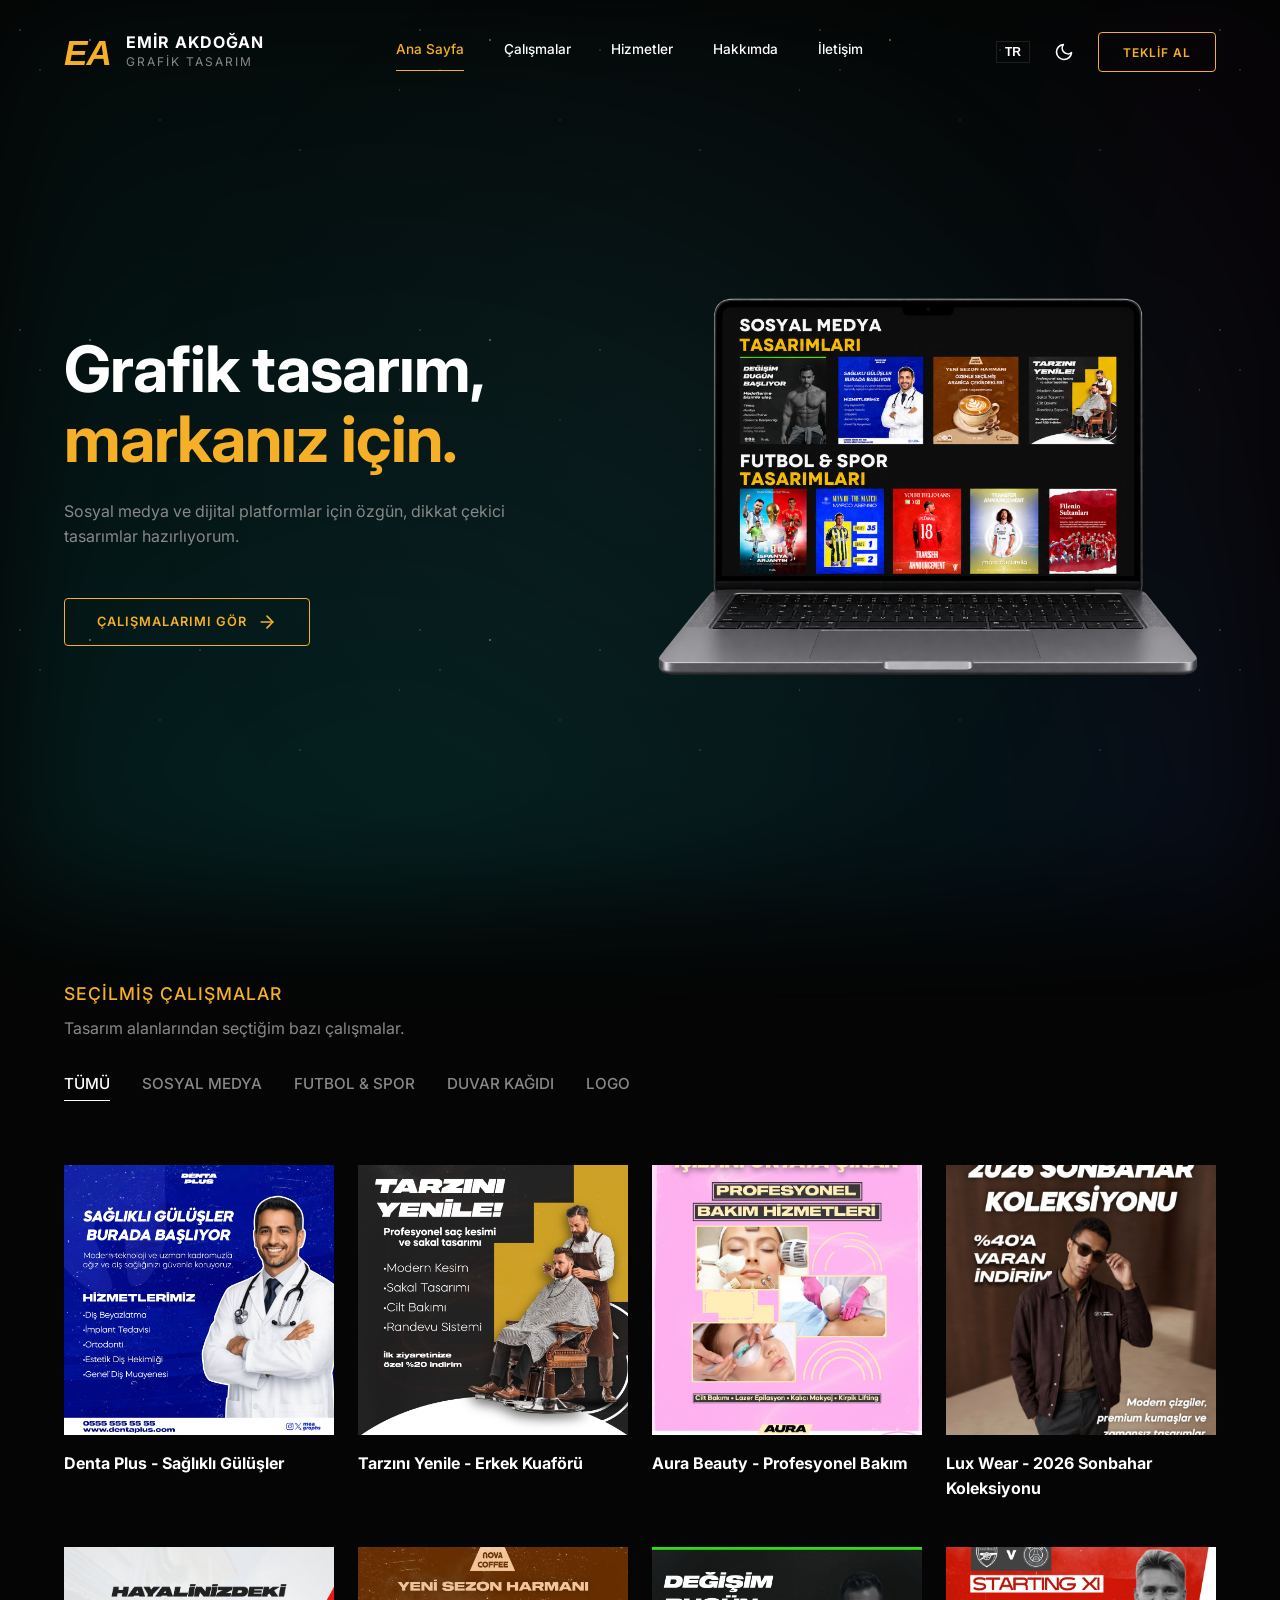
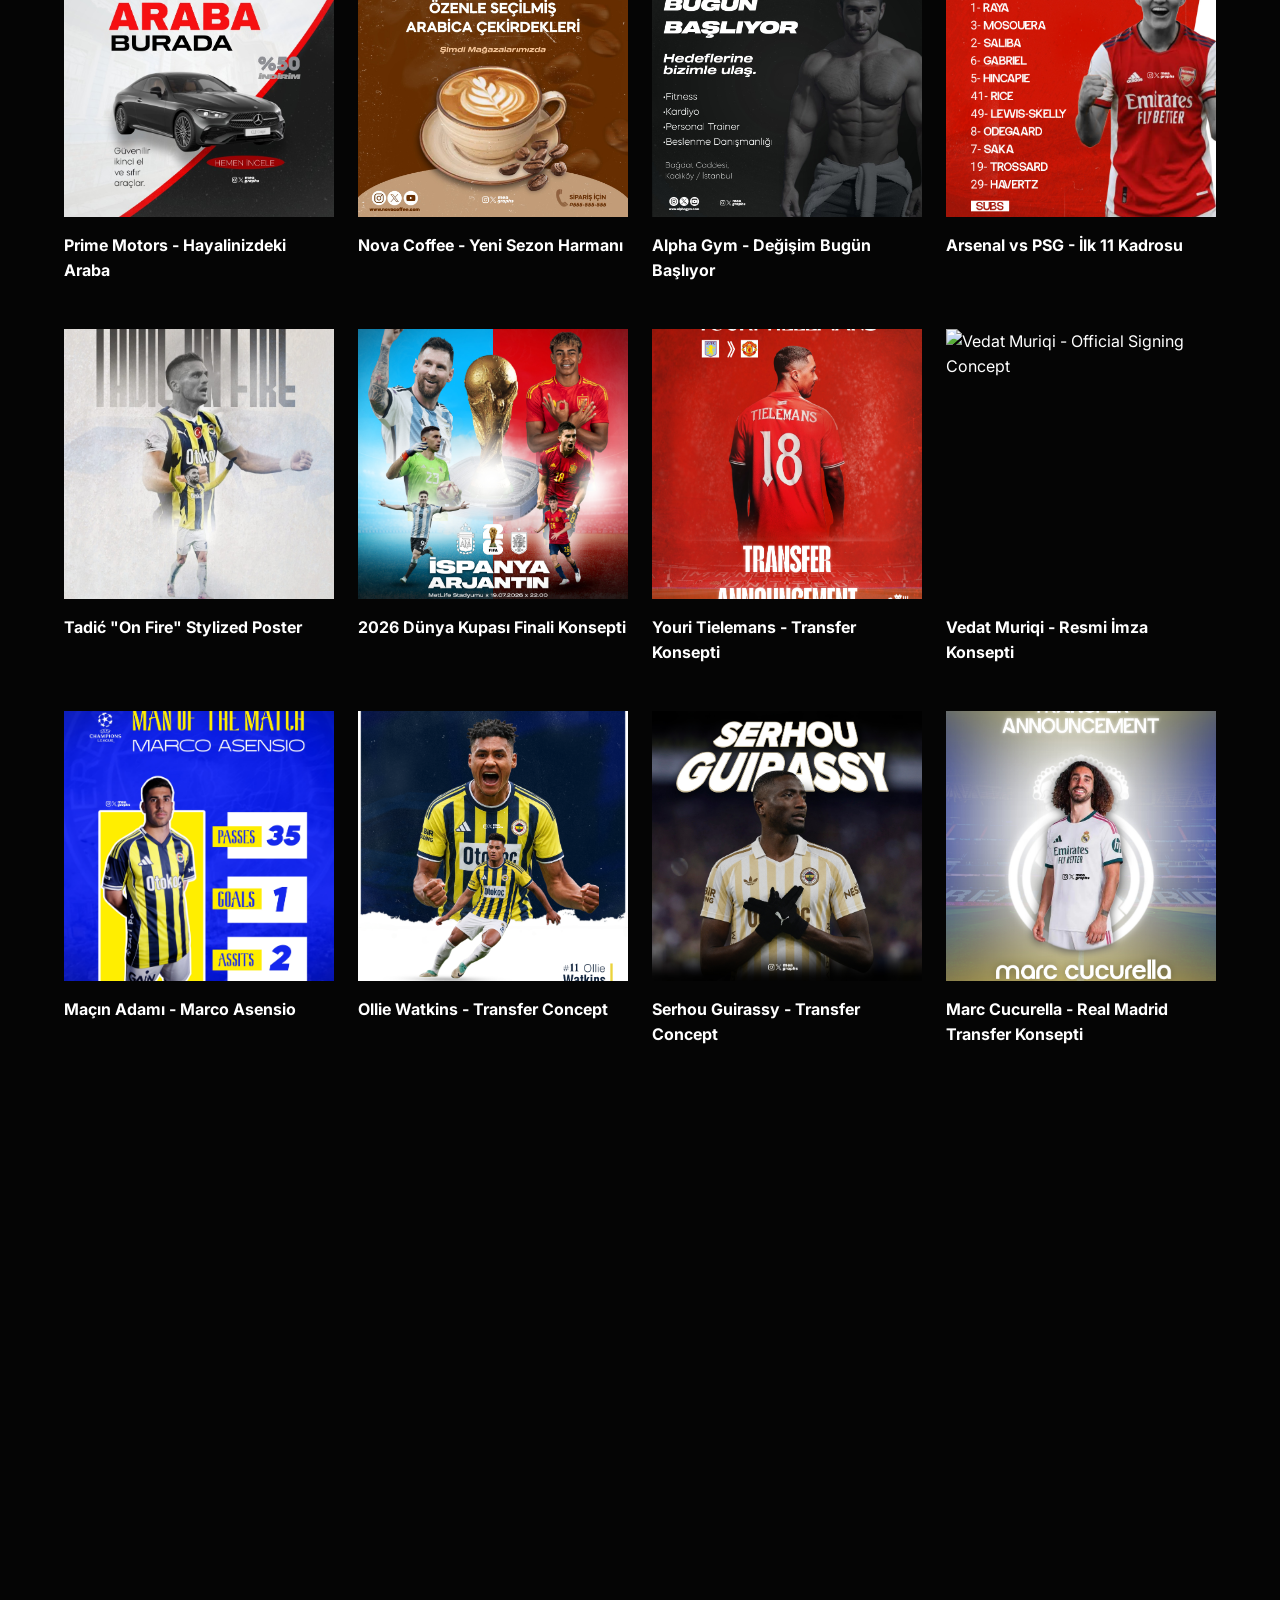
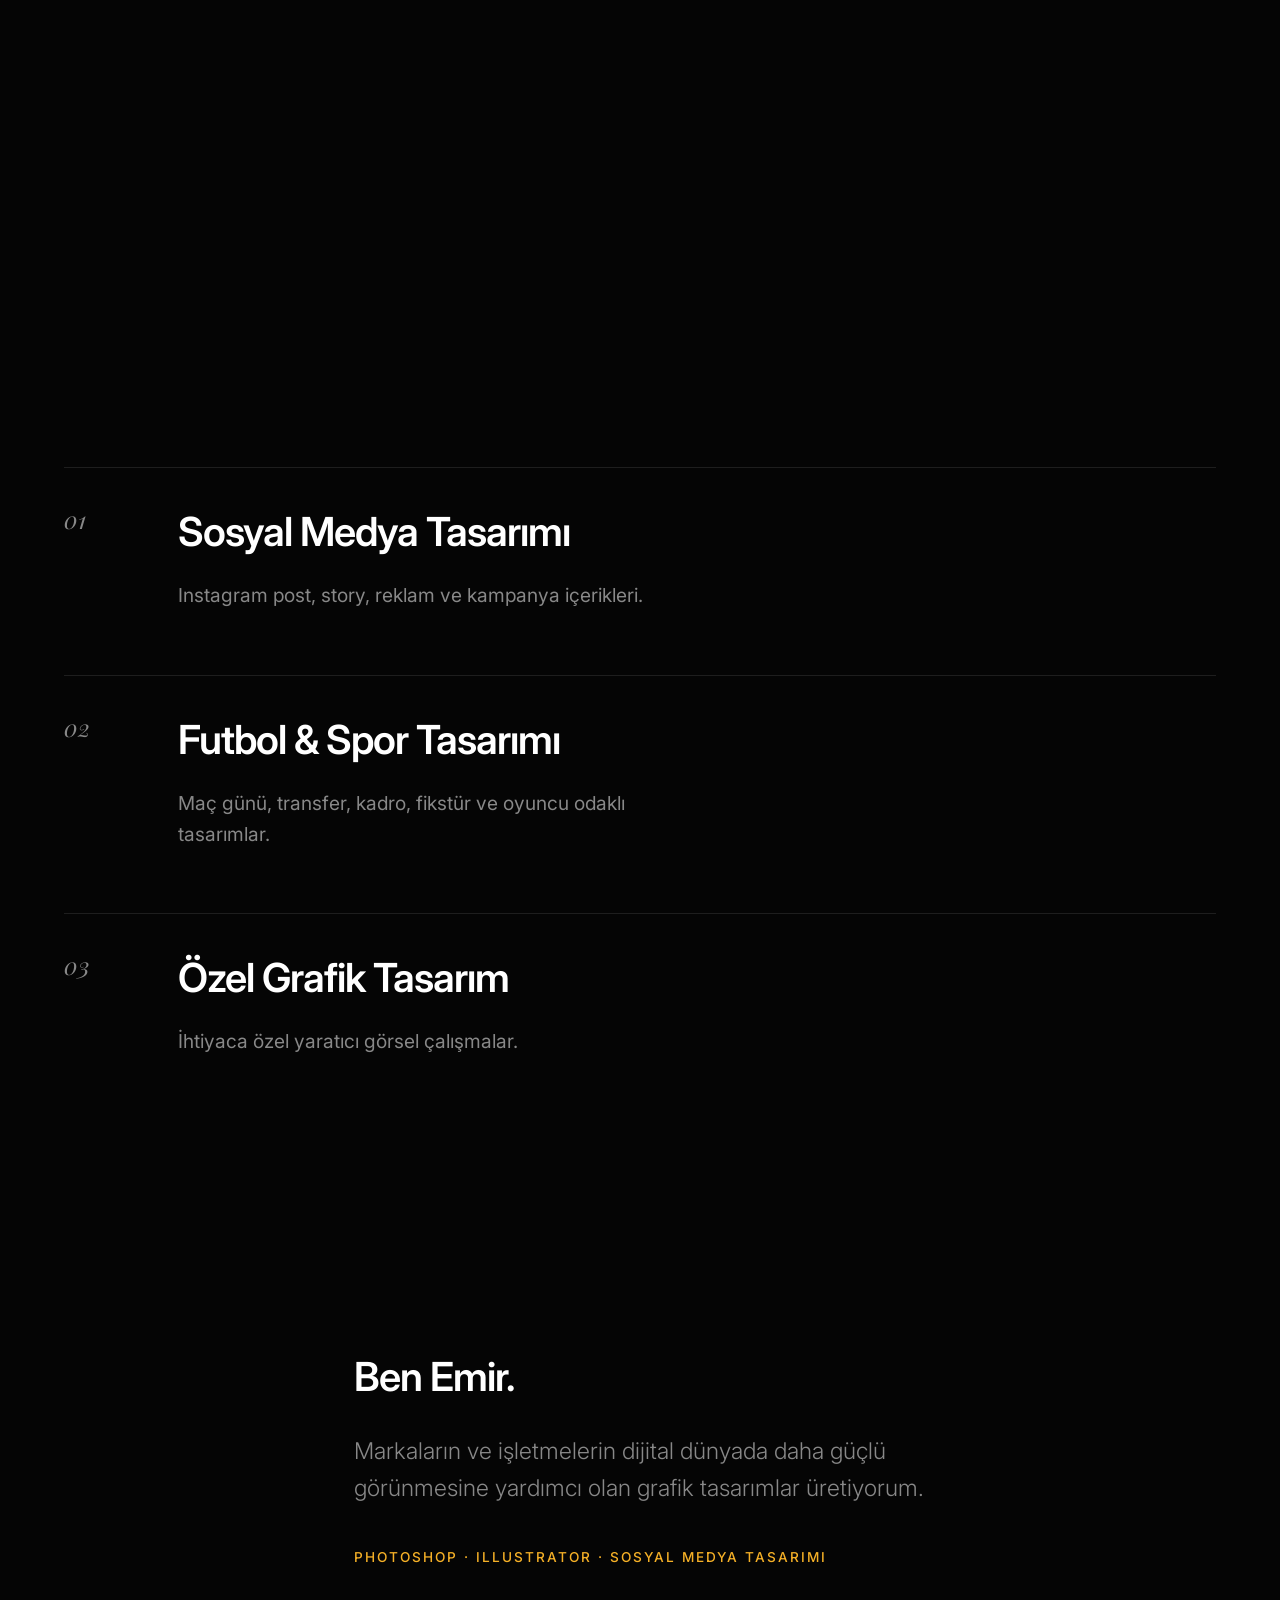
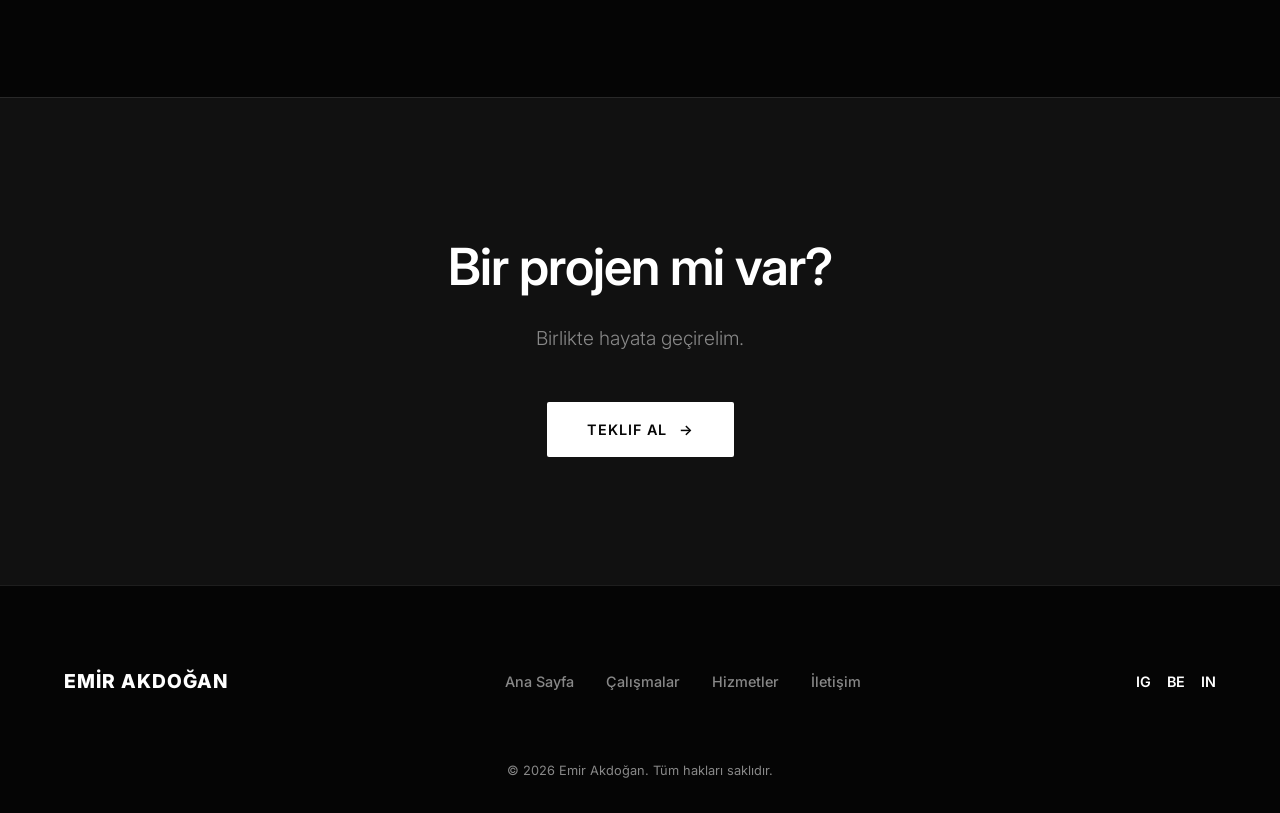
==== commit 97571b62: "Add files via upload" ====
--- a/index.html
+++ b/index.html
@@ -10,14 +10,19 @@
 <body>
     <div class="hologram-bg"></div>
     <header>
-        <div class="logo"><strong>MEA</strong> <em>graphs</em></div>
+        <div class="logo">
+            <span class="logo-ea">EA</span>
+            <div class="logo-text">
+                <strong>EMİR AKDOĞAN</strong>
+                <span>GRAFİK TASARIM</span>
+            </div>
+        </div>
         <nav class="nav-links">
-            <a href="#about" data-en="ABOUT" data-tr="HAKKIMDA">ABOUT</a>
-            <a href="#design" data-en="DESIGN" data-tr="TASARIM">DESIGN</a>
-            <a href="#posters" data-en="POSTERS" data-tr="AFİŞ">POSTERS</a>
-            <a href="#wallpapers" data-en="WALLPAPERS" data-tr="DUVAR KAĞIDI">WALLPAPERS</a>
-            <a href="#logos" data-en="LOGOS" data-tr="LOGOLAR">LOGOS</a>
-            <a href="#contact" data-en="CONTACT" data-tr="İLETİŞİM">CONTACT</a>
+            <a href="#home" class="active" data-en="HOME" data-tr="Ana Sayfa">Ana Sayfa</a>
+            <a href="#design" data-en="WORKS" data-tr="Çalışmalar">Çalışmalar</a>
+            <a href="#services" data-en="SERVICES" data-tr="Hizmetler">Hizmetler</a>
+            <a href="#about" data-en="ABOUT" data-tr="Hakkımda">Hakkımda</a>
+            <a href="#contact" data-en="CONTACT" data-tr="İletişim">İletişim</a>
         </nav>
         <div class="nav-right">
             <button class="lang-btn" id="lang-toggle">TR</button>
@@ -25,397 +30,488 @@
                 <svg id="moon-icon" xmlns="http://www.w3.org/2000/svg" width="20" height="20" viewBox="0 0 24 24" fill="none" stroke="currentColor" stroke-width="2" stroke-linecap="round" stroke-linejoin="round"><path d="M21 12.79A9 9 0 1 1 11.21 3 7 7 0 0 0 21 12.79z"></path></svg>
                 <svg id="sun-icon" xmlns="http://www.w3.org/2000/svg" width="20" height="20" viewBox="0 0 24 24" fill="none" stroke="currentColor" stroke-width="2" stroke-linecap="round" stroke-linejoin="round" style="display: none;"><circle cx="12" cy="12" r="5"></circle><line x1="12" y1="1" x2="12" y2="3"></line><line x1="12" y1="21" x2="12" y2="23"></line><line x1="4.22" y1="4.22" x2="5.64" y2="5.64"></line><line x1="18.36" y1="18.36" x2="19.78" y2="19.78"></line><line x1="1" y1="12" x2="3" y2="12"></line><line x1="21" y1="12" x2="23" y2="12"></line><line x1="4.22" y1="19.78" x2="5.64" y2="18.36"></line><line x1="18.36" y1="5.64" x2="19.78" y2="4.22"></line></svg>
             </button>
+            <a href="#contact" class="btn-outline" data-en="GET QUOTE" data-tr="TEKLİF AL">TEKLİF AL</a>
+            <button id="hamburger-menu" aria-label="Toggle Menu">
+                <svg xmlns="http://www.w3.org/2000/svg" width="24" height="24" viewBox="0 0 24 24" fill="none" stroke="currentColor" stroke-width="2" stroke-linecap="round" stroke-linejoin="round"><line x1="3" y1="12" x2="21" y2="12"></line><line x1="3" y1="6" x2="21" y2="6"></line><line x1="3" y1="18" x2="21" y2="18"></line></svg>
+            </button>
         </div>
     </header>
 
     <main>
         <section class="hero" id="home">
             <div id="stars"></div>
-            <h1>Mehmet Emir Akdoğan</h1>
-            <p data-en="Exploring the boundaries of minimal and modern expression." data-tr="Minimal ve modern ifadenin sınırlarını keşfediyorum.">Exploring the boundaries of minimal and modern expression.</p>
-            <a href="#design" class="btn-outline view-work-btn" data-en="VIEW WORK" data-tr="ÇALIŞMALARI GÖR">VIEW WORK</a>
+            <div class="hero-content">
+                <div class="hero-text">
+                    <h1>
+                        <span data-en="Graphic design," data-tr="Grafik tasarım,">Grafik tasarım,</span><br>
+                        <span class="highlight" data-en="for your brand." data-tr="markanız için.">markanız için.</span>
+                    </h1>
+                    <p data-en="I prepare original, eye-catching designs for social media and digital platforms." data-tr="Sosyal medya ve dijital platformlar için özgün, dikkat çekici tasarımlar hazırlıyorum.">Sosyal medya ve dijital platformlar için özgün, dikkat çekici tasarımlar hazırlıyorum.</p>
+                    <a href="#design" class="btn-outline view-work-btn">
+                        <span data-en="SEE MY WORK" data-tr="ÇALIŞMALARIMI GÖR">ÇALIŞMALARIMI GÖR</span>
+                        <svg width="20" height="20" viewBox="0 0 24 24" fill="none" xmlns="http://www.w3.org/2000/svg">
+                            <path d="M5 12H19" stroke="currentColor" stroke-width="2" stroke-linecap="round" stroke-linejoin="round"/>
+                            <path d="M12 5L19 12L12 19" stroke="currentColor" stroke-width="2" stroke-linecap="round" stroke-linejoin="round"/>
+                        </svg>
+                    </a>
+                </div>
+                <div class="hero-visual">
+                    <div class="laptop-mockup fade-in-scroll">
+                        <img src="assets/hero_laptop_transparent.png" alt="Portfolio Presentation">
+                    </div>
+                </div>
+            </div>
         </section>
 
-
+        <!-- WORKS SECTION -->
         <section class="works-section" id="design">
-            <h2 class="section-title fade-in-scroll" data-en="SELECTED WORKS" data-tr="SEÇKİN ÇALIŞMALAR">SELECTED WORKS</h2>
-            <div class="works-grid">
-
-                <div class="work-card">
+            <div class="works-header">
+                <div>
+                    <h2 class="section-title fade-in-scroll" data-en="SELECTED WORKS" data-tr="SEÇİLMİŞ ÇALIŞMALAR">SEÇİLMİŞ ÇALIŞMALAR</h2>
+                    <p class="section-subtitle fade-in-scroll" data-en="Some selected works from my design fields." data-tr="Tasarım alanlarından seçtiğim bazı çalışmalar.">Tasarım alanlarından seçtiğim bazı çalışmalar.</p>
+                </div>
+                <div class="works-filters fade-in-scroll">
+                    <button class="filter-btn active" data-en="ALL" data-tr="TÜMÜ" data-filter="all">TÜMÜ</button>
+                    <button class="filter-btn" data-en="SOCIAL MEDIA" data-tr="SOSYAL MEDYA" data-filter="social">SOSYAL MEDYA</button>
+                    <button class="filter-btn" data-en="FOOTBALL & SPORTS" data-tr="FUTBOL & SPOR" data-filter="sports">FUTBOL & SPOR</button>
+                    <button class="filter-btn" data-en="WALLPAPER" data-tr="DUVAR KAĞIDI" data-filter="wallpaper">DUVAR KAĞIDI</button>
+                    <button class="filter-btn" data-en="LOGO" data-tr="LOGO" data-filter="logo">LOGO</button>
+                </div>
+            </div>
+            <div class="works-grid fade-in-scroll">
+                
+                <div class="work-card" data-category="social">
+                    <div class="card-img">
+                        <img src="assets/denta_plus.jpg" alt="Denta Plus - Sağlıklı Gülüşler" loading="lazy">
+                    </div>
+                    <div class="card-info">
+                        <h3 data-en="Denta Plus - Dental Clinic" data-tr="Denta Plus - Sağlıklı Gülüşler">Denta Plus - Sağlıklı Gülüşler</h3>
+                    </div>
+                </div>
+
+                <div class="work-card" data-category="social">
+                    <div class="card-img">
+                        <img src="assets/barbershop.jpg" alt="Tarzını Yenile - Erkek Kuaförü" loading="lazy">
+                    </div>
+                    <div class="card-info">
+                        <h3 data-en="Renew Your Style - Barbershop" data-tr="Tarzını Yenile - Erkek Kuaförü">Tarzını Yenile - Erkek Kuaförü</h3>
+                    </div>
+                </div>
+
+                <div class="work-card" data-category="social">
+                    <div class="card-img">
+                        <img src="assets/aura_beauty.jpg" alt="Aura Beauty - Profesyonel Bakım Hizmetleri" loading="lazy">
+                    </div>
+                    <div class="card-info">
+                        <h3 data-en="Aura Beauty - Professional Care" data-tr="Aura Beauty - Profesyonel Bakım">Aura Beauty - Profesyonel Bakım</h3>
+                    </div>
+                </div>
+
+                <div class="work-card" data-category="social">
+                    <div class="card-img">
+                        <img src="assets/lux_wear.jpg" alt="Lux Wear - 2026 Sonbahar Koleksiyonu" loading="lazy">
+                    </div>
+                    <div class="card-info">
+                        <h3 data-en="Lux Wear - 2026 Autumn Collection" data-tr="Lux Wear - 2026 Sonbahar Koleksiyonu">Lux Wear - 2026 Sonbahar Koleksiyonu</h3>
+                    </div>
+                </div>
+
+                <div class="work-card" data-category="social">
+                    <div class="card-img">
+                        <img src="assets/prime_motors.jpg" alt="Prime Motors - Hayalinizdeki Araba" loading="lazy">
+                    </div>
+                    <div class="card-info">
+                        <h3 data-en="Prime Motors - Dream Cars" data-tr="Prime Motors - Hayalinizdeki Araba">Prime Motors - Hayalinizdeki Araba</h3>
+                    </div>
+                </div>
+
+                <div class="work-card" data-category="social">
+                    <div class="card-img">
+                        <img src="assets/nova_coffee.jpg" alt="Nova Coffee - Yeni Sezon Harmanı" loading="lazy">
+                    </div>
+                    <div class="card-info">
+                        <h3 data-en="Nova Coffee - New Season Blend" data-tr="Nova Coffee - Yeni Sezon Harmanı">Nova Coffee - Yeni Sezon Harmanı</h3>
+                    </div>
+                </div>
+
+                <div class="work-card" data-category="social">
+                    <div class="card-img">
+                        <img src="assets/alpha_gym.jpg" alt="Alpha Gym - Değişim Bugün Başlıyor" loading="lazy">
+                    </div>
+                    <div class="card-info">
+                        <h3 data-en="Alpha Gym - Transformation Starts Today" data-tr="Alpha Gym - Değişim Bugün Başlıyor">Alpha Gym - Değişim Bugün Başlıyor</h3>
+                    </div>
+                </div>
+                
+                <div class="work-card" data-category="sports">
+                    <div class="card-img">
+                        <img src="assets/arsenal_psg_starting_xi.jpg" alt="Arsenal vs PSG - Starting XI" loading="lazy">
+                    </div>
+                    <div class="card-info">
+                        <h3 data-en="Arsenal vs PSG - Starting XI" data-tr="Arsenal vs PSG - İlk 11 Kadrosu">Arsenal vs PSG - İlk 11 Kadrosu</h3>
+                    </div>
+                </div>
+
+                <div class="work-card" data-category="sports">
+                    <div class="card-img">
+                        <img src="assets/image 2.jpeg" alt="Tadić 'On Fire' Stylized Poster" loading="lazy">
+                    </div>
+                    <div class="card-info">
+                        <h3 data-en="Tadić &quot;On Fire&quot; Stylized Poster" data-tr="Tadić &quot;On Fire&quot; Stilize Poster">Tadić "On Fire" Stylized Poster</h3>
+                    </div>
+                </div>
+
+                <div class="work-card" data-category="sports">
                     <div class="card-img">
                         <img src="assets/spain_argentina_final.jpg" alt="2026 World Cup Final Concept" loading="lazy">
                     </div>
                     <div class="card-info">
                         <h3 data-en="2026 World Cup Final Concept" data-tr="2026 Dünya Kupası Finali Konsepti">2026 Dünya Kupası Finali Konsepti</h3>
-                        <p class="card-desc" data-en="A dream final matchday design concept for the 2026 World Cup featuring Spain and Argentina, starring players like Messi and Lamine Yamal." data-tr="2026 Dünya Kupası finali için İspanya ve Arjantin'i karşı karşıya getiren, Messi ve Lamine Yamal gibi yıldızları içeren rüya final maç günü tasarımı.">2026 Dünya Kupası finali için İspanya ve Arjantin'i karşı karşıya getiren, Messi ve Lamine Yamal gibi yıldızları içeren rüya final maç günü tasarımı.</p>
-                    </div>
-                </div>
-
-                <div class="work-card">
+                    </div>
+                </div>
+
+                <div class="work-card" data-category="sports">
                     <div class="card-img">
                         <img src="assets/tielemans_man_utd.jpg" alt="Youri Tielemans - Manchester United Transfer" loading="lazy">
                     </div>
                     <div class="card-info">
-                        <h3 data-en="Youri Tielemans - Manchester United Transfer Concept" data-tr="Youri Tielemans - Manchester United Transfer Konsepti">Youri Tielemans - Manchester United Transfer Konsepti</h3>
-                        <p class="card-desc" data-en="An aesthetic red-themed transfer announcement concept for Youri Tielemans moving from Aston Villa to Manchester United, enriched with the silhouette of Old Trafford stadium." data-tr="Youri Tielemans'ın Aston Villa'dan Manchester United'a transferini duyuran, Old Trafford stadyumu silüeti ile zenginleştirilmiş kırmızı ağırlıklı estetik bir transfer duyurusu konsepti.">Youri Tielemans'ın Aston Villa'dan Manchester United'a transferini duyuran, Old Trafford stadyumu silüeti ile zenginleştirilmiş kırmızı ağırlıklı estetik bir transfer duyurusu konsepti.</p>
-                    </div>
-                </div>
-
-                <div class="work-card">
+                        <h3 data-en="Youri Tielemans - Transfer Concept" data-tr="Youri Tielemans - Transfer Konsepti">Youri Tielemans - Transfer Konsepti</h3>
+                    </div>
+                </div>
+
+                <div class="work-card" data-category="sports">
+                    <div class="card-img">
+                        <img src="assets/vedat_signing.jpg" alt="Vedat Muriqi - Official Signing Concept" loading="lazy">
+                    </div>
+                    <div class="card-info">
+                        <h3 data-en="Vedat Muriqi - Official Signing" data-tr="Vedat Muriqi - Resmi İmza Konsepti">Vedat Muriqi - Resmi İmza Konsepti</h3>
+                    </div>
+                </div>
+
+                <div class="work-card" data-category="sports">
+                    <div class="card-img">
+                        <img src="assets/motm_asensio.jpg" alt="Marco Asensio - Man of the Match" loading="lazy">
+                    </div>
+                    <div class="card-info">
+                        <h3 data-en="Man of the Match - Marco Asensio" data-tr="Maçın Adamı - Marco Asensio">Maçın Adamı - Marco Asensio</h3>
+                    </div>
+                </div>
+
+                <div class="work-card" data-category="sports">
+                    <div class="card-img">
+                        <img src="assets/ollie_watkins.jpg" alt="Ollie Watkins - Transfer Konsepti" loading="lazy">
+                    </div>
+                    <div class="card-info">
+                        <h3 data-en="Ollie Watkins - Transfer Concept" data-tr="Ollie Watkins - Transfer Konsepti">Ollie Watkins - Transfer Concept</h3>
+                    </div>
+                </div>
+
+                <div class="work-card" data-category="sports">
+                    <div class="card-img">
+                        <img src="assets/serhou_guirassy.jpg" alt="Serhou Guirassy - Transfer Konsepti" loading="lazy">
+                    </div>
+                    <div class="card-info">
+                        <h3 data-en="Serhou Guirassy - Transfer Concept" data-tr="Serhou Guirassy - Transfer Konsepti">Serhou Guirassy - Transfer Concept</h3>
+                    </div>
+                </div>
+
+                <div class="work-card" data-category="sports">
                     <div class="card-img">
                         <img src="assets/cucurella_real_madrid.jpg" alt="Marc Cucurella - Real Madrid Transfer Announcement" loading="lazy">
                     </div>
                     <div class="card-info">
                         <h3 data-en="Marc Cucurella - Real Madrid Transfer Concept" data-tr="Marc Cucurella - Real Madrid Transfer Konsepti">Marc Cucurella - Real Madrid Transfer Konsepti</h3>
-                        <p class="card-desc" data-en="A stylish transfer announcement concept for Marc Cucurella to Real Madrid, blended with the Santiago Bernabéu stadium background and the iconic club crest." data-tr="Marc Cucurella'nın Real Madrid'e transferini duyuran, Santiago Bernabéu stadyumu arka planı ve ikonik Real Madrid amblemiyle harmanlanmış şık bir transfer duyurusu tasarımı.">Marc Cucurella'nın Real Madrid'e transferini duyuran, Santiago Bernabéu stadyumu arka planı ve ikonik Real Madrid amblemiyle harmanlanmış şık bir transfer duyurusu tasarımı.</p>
-                    </div>
-                </div>
-
-                <div class="work-card">
-                    <div class="card-img">
-                        <img src="assets/arsenal_psg_starting_xi.jpg" alt="Arsenal vs PSG - Starting XI" loading="lazy">
-                    </div>
-                    <div class="card-info">
-                        <h3 data-en="Arsenal vs PSG - Starting XI" data-tr="Arsenal vs PSG - İlk 11 Kadrosu">Arsenal vs PSG - İlk 11 Kadrosu</h3>
-                        <p class="card-desc" data-en="A dynamic Starting XI and squad design concept for the massive clash between Arsenal and Paris Saint-Germain, highlighting Martin Ødegaard." data-tr="Arsenal ve Paris Saint-Germain arasında oynanacak dev maç öncesi hazırlanan, Martin Ødegaard'ı öne çıkaran dinamik ilk 11 ve kadro tasarımı konsepti.">Arsenal ve Paris Saint-Germain arasında oynanacak dev maç öncesi hazırlanan, Martin Ødegaard'ı öne çıkaran dinamik ilk 11 ve kadro tasarımı konsepti.</p>
-                    </div>
-                </div>
-
-                <div class="work-card">
+                    </div>
+                </div>
+
+                <div class="work-card" data-category="sports">
                     <div class="card-img">
                         <img src="assets/chelsea_benfica_fulltime.jpg" alt="Chelsea vs Benfica - Full Time" loading="lazy">
                     </div>
                     <div class="card-info">
                         <h3 data-en="Chelsea vs Benfica - Full Time" data-tr="Chelsea vs Benfica - Maç Sonucu">Chelsea vs Benfica - Maç Sonucu</h3>
-                        <p class="card-desc" data-en="A Champions League themed full-time scoreboard graphic. A dynamic composition capturing the players' celebration after Chelsea's 3-0 victory over Benfica." data-tr="Şampiyonlar Ligi konseptli maç sonu skorbord tasarımı. Chelsea'nin Benfica'yı 3-0 mağlup ettiği maçın ardından futbolcuların sevinç anını yansıtan dinamik bir çalışma.">Şampiyonlar Ligi konseptli maç sonu skorbord tasarımı. Chelsea'nin Benfica'yı 3-0 mağlup ettiği maçın ardından futbolcuların sevinç anını yansıtan dinamik bir çalışma.</p>
-                    </div>
-                </div>
-
-                <div class="work-card">
+                    </div>
+                </div>
+
+                <div class="work-card" data-category="sports">
                     <div class="card-img">
                         <img src="assets/bvb_fcb_fulltime.jpg" alt="BVB vs FC Bayern - Full Time" loading="lazy">
                     </div>
                     <div class="card-info">
                         <h3 data-en="BVB vs FC Bayern - Full Time" data-tr="BVB vs FC Bayern - Maç Sonucu">BVB vs FC Bayern - Maç Sonucu</h3>
-                        <p class="card-desc" data-en="A full-time scoreboard graphic concept for Borussia Dortmund's 4-0 victory over Bayern Munich, featuring a 'Bundesliga 2026' theme." data-tr="Borussia Dortmund'un Bayern Münih'e karşı aldığı 4-0'lık galibiyeti duyuran, 'Bundesliga 2026' konseptli maç sonu skorbord tasarımı.">Borussia Dortmund'un Bayern Münih'e karşı aldığı 4-0'lık galibiyeti duyuran, 'Bundesliga 2026' konseptli maç sonu skorbord tasarımı.</p>
-                    </div>
-                </div>
-
-                <div class="work-card">
-                    <div class="card-img">
-                        <img src="assets/vedat_signing.jpg" alt="Vedat Muriqi - Official Signing Concept" loading="lazy">
-                    </div>
-                    <div class="card-info">
-                        <h3 data-en="Vedat Muriqi - Official Signing" data-tr="Vedat Muriqi - Resmi İmza Konsepti">Vedat Muriqi - Resmi İmza Konsepti</h3>
-                        <p class="card-desc" data-en="An official signing announcement concept design for Vedat Muriqi's transfer to Fenerbahçe, featuring neon light details and a 'Done Deal' theme." data-tr="Vedat Muriqi'nin Fenerbahçe'ye transferini duyuran, neon ışık detayları ve 'Done Deal' konseptiyle hazırlanmış resmi imza tasarımı.">Vedat Muriqi'nin Fenerbahçe'ye transferini duyuran, neon ışık detayları ve 'Done Deal' konseptiyle hazırlanmış resmi imza tasarımı.</p>
-                    </div>
-                </div>
-
-                <div class="work-card">
+                    </div>
+                </div>
+
+                <div class="work-card" data-category="sports">
                     <div class="card-img">
                         <img src="assets/fikstur.jpg" alt="Fenerbahçe - 2026/2027 Fikstür Konsepti" loading="lazy">
                     </div>
                     <div class="card-info">
                         <h3 data-en="Fenerbahçe - 26/27 Fixture Concept" data-tr="Fenerbahçe - 26/27 Fikstür Konsepti">Fenerbahçe - 26/27 Fikstür Konsepti</h3>
-                        <p class="card-desc" data-en="A match calendar concept design displaying Fenerbahçe's 2026-2027 Trendyol Super Lig fixture alongside the logos of all league opponents." data-tr="Fenerbahçe'nin 2026-2027 sezonu Trendyol Süper Lig fikstürünü, ligdeki tüm rakiplerin logolarıyla birlikte gösteren maç takvimi konsept tasarımı.">Fenerbahçe'nin 2026-2027 sezonu Trendyol Süper Lig fikstürünü, ligdeki tüm rakiplerin logolarıyla birlikte gösteren maç takvimi konsept tasarımı.</p>
-                    </div>
-                </div>
-
-                <div class="work-card">
+                    </div>
+                </div>
+
+                <div class="work-card" data-category="sports">
                     <div class="card-img">
                         <img src="assets/kamp_kadrosu.jpg" alt="Fenerbahçe - Kamp Kadrosu" loading="lazy">
                     </div>
                     <div class="card-info">
                         <h3 data-en="Fenerbahçe - Squad List Graphic" data-tr="Fenerbahçe - Maç Kadrosu Görseli">Fenerbahçe - Maç Kadrosu Görseli</h3>
-                        <p class="card-desc" data-en="A matchday squad list graphic concept for the Galatasaray derby, featuring an alternative and creative roster for Fenerbahçe." data-tr="Galatasaray derbisi için hazırlanan, alternatif ve yaratıcı isimlerle zenginleştirilmiş Fenerbahçe kamp kadrosu maç günü görseli konsepti.">Galatasaray derbisi için hazırlanan, alternatif ve yaratıcı isimlerle zenginleştirilmiş Fenerbahçe kamp kadrosu maç günü görseli konsepti.</p>
-                    </div>
-                </div>
-
-                <div class="work-card">
-                    <div class="card-img">
-                        <img src="assets/motm_asensio.jpg" alt="Marco Asensio - Man of the Match" loading="lazy">
-                    </div>
-                    <div class="card-info">
-                        <h3 data-en="Man of the Match - Marco Asensio" data-tr="Maçın Adamı - Marco Asensio">Man of the Match - Marco Asensio</h3>
-                        <p class="card-desc" data-en="A Champions League themed 'Man of the Match' design. A sleek composition presenting Marco Asensio's match statistics (passes, goals, assists) with striking typography." data-tr="Şampiyonlar Ligi konseptli 'Maçın Adamı' tasarımı. Marco Asensio'nun istatistiklerini (pas, gol, asist) sade ve çarpıcı bir tipografi ile sunan şık bir çalışma.">Şampiyonlar Ligi konseptli 'Maçın Adamı' tasarımı. Marco Asensio'nun istatistiklerini (pas, gol, asist) sade ve çarpıcı bir tipografi ile sunan şık bir çalışma.</p>
-                    </div>
-                </div>
-
-                <div class="work-card">
-                    <div class="card-img">
-                        <img src="assets/ollie_watkins.jpg" alt="Ollie Watkins - Transfer Konsepti" loading="lazy">
-                    </div>
-                    <div class="card-info">
-                        <h3 data-en="Ollie Watkins - Transfer Concept" data-tr="Ollie Watkins - Transfer Konsepti">Ollie Watkins - Transfer Concept</h3>
-                        <p class="card-desc" data-en="A dynamic and creative transfer concept design featuring Ollie Watkins in a Fenerbahçe jersey, combining two different action poses." data-tr="Ollie Watkins'in Fenerbahçe formasıyla resmedildiği, iki farklı aksiyon pozunu bir araya getiren dinamik ve yaratıcı bir transfer konsept tasarımı.">Ollie Watkins'in Fenerbahçe formasıyla resmedildiği, iki farklı aksiyon pozunu bir araya getiren dinamik ve yaratıcı bir transfer konsept tasarımı.</p>
-                    </div>
-                </div>
-
-                <div class="work-card">
+                    </div>
+                </div>
+
+                <div class="work-card" data-category="sports">
                     <div class="card-img">
                         <img src="assets/filenin_sultanlari.jpg" alt="Filenin Sultanları - Bizim Çocuklar" loading="lazy">
                     </div>
                     <div class="card-info">
                         <h3 data-en="Sultans of the Net - Our Children" data-tr="Filenin Sultanları - Bizim Çocuklar">Filenin Sultanları - Bizim Çocuklar</h3>
-                        <p class="card-desc" data-en="A special design dedicated to the Turkish Women's National Volleyball Team. A composition highlighting the epic story of those who proudly carry the crescent and star on their chests with pure dedication." data-tr="Türkiye A Milli Kadın Voleybol Takımı için hazırlanmış özel tasarım. Sahada canını dişine takarak ay-yıldızı gururla taşıyanların destanını vurgulayan, anlamlı bir metinle desteklenmiş kompozisyon.">Türkiye A Milli Kadın Voleybol Takımı için hazırlanmış özel tasarım. Sahada canını dişine takarak ay-yıldızı gururla taşıyanların destanını vurgulayan, anlamlı bir metinle desteklenmiş kompozisyon.</p>
-                    </div>
-                </div>
-
-                <div class="work-card">
-                    <div class="card-img">
-                        <img src="assets/serhou_guirassy.jpg" alt="Serhou Guirassy - Transfer Konsepti" loading="lazy">
-                    </div>
-                    <div class="card-info">
-                        <h3 data-en="Serhou Guirassy - Transfer Concept" data-tr="Serhou Guirassy - Transfer Konsepti">Serhou Guirassy - Transfer Concept</h3>
-                        <p class="card-desc" data-en="A dynamic and stylish transfer concept design featuring Serhou Guirassy in the legendary retro Fenerbahçe jersey." data-tr="Serhou Guirassy'nin efsanevi çubuklu retro Fenerbahçe formasıyla resmedildiği, dinamik ve şık bir transfer konsepti tasarımı.">Serhou Guirassy'nin efsanevi çubuklu retro Fenerbahçe formasıyla resmedildiği, dinamik ve şık bir transfer konsepti tasarımı.</p>
-                    </div>
-                </div>
-
-                <div class="work-card">
+                    </div>
+                </div>
+
+                <div class="work-card" data-category="sports">
                     <div class="card-img">
                         <img src="assets/mason_greenwood.jpg" alt="Mason Greenwood - Transfer Konsepti" loading="lazy">
                     </div>
                     <div class="card-info">
                         <h3 data-en="Mason Greenwood - Transfer Concept" data-tr="Mason Greenwood - Transfer Konsepti">Mason Greenwood - Transfer Concept</h3>
-                        <p class="card-desc" data-en="A concept design piece illustrating Mason Greenwood in a Fenerbahçe jersey, inspired by potential transfer rumors." data-tr="Mason Greenwood'un Fenerbahçe formasıyla resmedildiği, potansiyel transfer söylentilerinden ilham alınarak hazırlanmış konsept tasarım çalışması.">Mason Greenwood'un Fenerbahçe formasıyla resmedildiği, potansiyel transfer söylentilerinden ilham alınarak hazırlanmış konsept tasarım çalışması.</p>
-                    </div>
-                </div>
-
-                <div class="work-card">
+                    </div>
+                </div>
+
+                <div class="work-card" data-category="sports">
                     <div class="card-img">
                         <img src="assets/jorge_jesus.jpg" alt="Jorge Jesus - Hikayem Bitmedi" loading="lazy">
                     </div>
                     <div class="card-info">
                         <h3 data-en="Jorge Jesus &quot;My Story Isn't Over&quot;" data-tr="Jorge Jesus &quot;Hikayem Bitmedi&quot;">Jorge Jesus "Hikayem Bitmedi"</h3>
-                        <p class="card-desc" data-en="A concept poster design inspired by Fenerbahçe manager Jorge Jesus's quote &quot;My story isn't over&quot;, supported by the club logo and classic yellow-navy blue colors." data-tr="Fenerbahçe teknik direktörü Jorge Jesus'un &quot;Hikayem bitmedi&quot; sözünden ilham alınarak tasarlanmış, kulüp logosu ve klasik sarı-lacivert renklerle desteklenmiş bir konsept poster çalışması.">Fenerbahçe teknik direktörü Jorge Jesus'un "Hikayem bitmedi" sözünden ilham alınarak tasarlanmış, kulüp logosu ve klasik sarı-lacivert renklerle desteklenmiş bir konsept poster çalışması.</p>
-                    </div>
-                </div>
-
-                <div class="work-card">
+                    </div>
+                </div>
+
+                <div class="work-card" data-category="sports">
                     <div class="card-img">
                         <img src="assets/vedat_muriqi.jpg" alt="Vedat Muriqi - Transfer Tercihi" loading="lazy">
                     </div>
                     <div class="card-info">
                         <h3 data-en="Vedat Muriqi Transfer Decision" data-tr="Vedat Muriqi Tercihini Yaptı">Vedat Muriqi Tercihini Yaptı</h3>
-                        <p class="card-desc" data-en="A transfer announcement concept design highlighting Vedat Muriqi's decision to join Fenerbahçe over rival clubs, featuring club presidents in the background to emphasize the transfer duel." data-tr="Vedat Muriqi'nin transfer sürecinde tercihini Fenerbahçe'den yana kullanmasını konu alan, arka planda kulüp başkanlarının transfer düellosunu yansıtan bir konsept tasarım.">Vedat Muriqi'nin transfer sürecinde tercihini Fenerbahçe'den yana kullanmasını konu alan, arka planda kulüp başkanlarının transfer düellosunu yansıtan bir konsept tasarım.</p>
-                    </div>
-                </div>
-
-                <div class="work-card">
+                    </div>
+                </div>
+
+                <div class="work-card" data-category="sports">
                     <div class="card-img">
                         <img src="assets/image 12.jpeg" alt="Fenerbahçe SK - Marco Asensio" loading="lazy">
                     </div>
                     <div class="card-info">
                         <h3 data-en="Fenerbahçe SK - Marco Asensio" data-tr="Fenerbahçe SK - Marco Asensio">Fenerbahçe SK - Marco Asensio</h3>
-                        <p class="card-desc" data-en="A surreal digital sports composite created for Fenerbahçe, featuring a player's duality with a detailed close-up and a smaller action figure. The background combines a realistic stadium exterior with a fantastical cosmic-planetary element and a stylized mountainscape, all unified through advanced photo manipulation, texture blending, and a consistent cool tone color grade." data-tr="Fenerbahçe için hazırlanan bu sürreal dijital spor kompozit çalışmasında, oyuncunun ikiliği, detaylı bir yakın plan ve daha küçük bir aksiyon figürüyle yansıtılıyor. Arka planda gerçekçi bir stadyum dış görünümü, fantastik kozmik-gezegen unsuru ve stilize bir dağ manzarası; gelişmiş fotoğraf manipülasyonu, doku harmanlama ve tutarlı soğuk ton renk derecelendirmesiyle bir araya getirilerek bütünlük sağlanmıştır.">A surreal digital sports composite created for Fenerbahçe, featuring a player's duality with a detailed close-up and a smaller action figure. The background combines a realistic stadium exterior with a fantastical cosmic-planetary element and a stylized mountainscape, all unified through advanced photo manipulation, texture blending, and a consistent cool tone color grade.</p>
-                    </div>
-                </div>
-                <div class="work-card">
+                    </div>
+                </div>
+
+                <div class="work-card" data-category="sports">
                     <div class="card-img">
                         <img src="assets/image 4.jpeg" alt="World Cup Matchday - Türkiye v Australia" loading="lazy">
                     </div>
                     <div class="card-info">
                         <h3 data-en="World Cup Matchday - Türkiye v Australia" data-tr="Dünya Kupası Maç Günü - Türkiye v Avustralya">World Cup Matchday - Türkiye v Australia</h3>
-                        <p class="card-desc" data-en="A dynamic matchday concept for Türkiye in the World Cup 2026. This graphic puts Arda Güler and the team in focus with a dramatic textured red background, bold text-overlay branding, and clear icon-based flag presentations for a clean yet powerful event preview." data-tr="2026 Dünya Kupası'nda Türkiye için dinamik bir maç günü konsepti. Arda Güler'i odağa alan bu çalışma, dramatik kırmızı arka planı ve ikon tabanlı detaylarıyla güçlü bir etkinlik önizlemesi sunar.">A dynamic matchday concept for Türkiye in the World Cup 2026. This graphic puts Arda Güler and the team in focus with a dramatic textured red background, bold text-overlay branding, and clear icon-based flag presentations for a clean yet powerful event preview.</p>
-                    </div>
-                </div>
-                <div class="work-card">
-                    <div class="card-img">
-                        <img src="assets/image 2.jpeg" alt="Tadić 'On Fire' Stylized Poster" loading="lazy">
-                    </div>
-                    <div class="card-info">
-                        <h3 data-en="Tadić &quot;On Fire&quot; Stylized Poster" data-tr="Tadić &quot;On Fire&quot; Stilize Poster">Tadić "On Fire" Stylized Poster</h3>
-                        <p class="card-desc" data-en="A highly textured, dynamic player appreciation poster for Dušan Tadić. It features a blended multi-layer composition with a stylized 'on fire' typographic overlay, dynamic lighting, and an impactful 'fists of victory' pose, all set within a gritty, atmospheric backdrop." data-tr="Dušan Tadić için tasarlanmış yüksek dokulu, dinamik bir poster. Stilize edilmiş 'on fire' tipografisi, dinamik ışıklandırma ve etkili bir kompozisyon ile harmanlanmıştır.">A highly textured, dynamic player appreciation poster for Dušan Tadić. It features a blended multi-layer composition with a stylized 'on fire' typographic overlay, dynamic lighting, and an impactful 'fists of victory' pose, all set within a gritty, atmospheric backdrop.</p>
-                    </div>
-                </div>
-                <div class="work-card">
-                    <div class="card-img contain-img">
+                    </div>
+                </div>
+
+                <div class="work-card" data-category="sports">
+                    <div class="card-img">
                         <img src="assets/image 1.jpeg" alt="Matchday Concept: Sivasspor v Fenerbahçe" loading="lazy">
                     </div>
                     <div class="card-info">
                         <h3 data-en="Matchday Concept: Sivasspor v Fenerbahçe" data-tr="Maç Günü Konsepti: Sivasspor v Fenerbahçe">Matchday Concept: Sivasspor v Fenerbahçe</h3>
-                        <p class="card-desc" data-en="A unique, double-player focus matchday concept graphic. The design cleverly overlays a central shield shape onto two Fenerbahçe players (one in full action, one posed in celebrating), set against a clean, uncluttered white background with precise match details." data-tr="İki oyuncu odaklı, eşsiz bir maç günü konsept grafiği. Tasarım, merkezi bir kalkan şeklini iki Fenerbahçe oyuncusu üzerine akıllıca yerleştirerek temiz ve sade beyaz bir arka planda sunuyor.">A unique, double-player focus matchday concept graphic. The design cleverly overlays a central shield shape onto two Fenerbahçe players (one in full action, one posed in celebrating), set against a clean, uncluttered white background with precise match details.</p>
-                    </div>
-                </div>
-
-                <div class="work-card">
+                    </div>
+                </div>
+
+                <div class="work-card" data-category="sports">
                     <div class="card-img">
                         <img src="assets/image 3.jpeg" alt="Messi: Parisian Maestro" loading="lazy">
                     </div>
                     <div class="card-info">
                         <h3 data-en="Messi: Parisian Maestro" data-tr="Messi: Parisli Maestro">Messi: Parisian Maestro</h3>
-                        <p class="card-desc" data-en="An intricate and vibrant composite design showcasing Lionel Messi in his PSG kit. It weaves multiple action poses and a central celebratory image together, integrated with the PSG club crest and abstract geometric lines against a rich, dark atmospheric purple background, highlighting his artistry." data-tr="Lionel Messi'yi PSG formasıyla sergileyen canlı bir kompozit tasarım. Oyuncunun sanatını öne çıkarmak için karanlık atmosferik mor arka planda geometrik hatlarla detaylandırılmıştır.">An intricate and vibrant composite design showcasing Lionel Messi in his PSG kit. It weaves multiple action poses and a central celebratory image together, integrated with the PSG club crest and abstract geometric lines against a rich, dark atmospheric purple background, highlighting his artistry.</p>
-                    </div>
-                </div>
-
-                <div class="work-card">
+                    </div>
+                </div>
+
+                <div class="work-card" data-category="sports">
                     <div class="card-img">
                         <img src="assets/image 5.jpeg" alt="United for Glory - Champions League Concept" loading="lazy">
                     </div>
                     <div class="card-info">
                         <h3 data-en="United for Glory - Champions League Concept" data-tr="Zafer İçin Bir Arada - Şampiyonlar Ligi Konsepti">United for Glory - Champions League Concept</h3>
-                        <p class="card-desc" data-en="An intense, panoramic Champions League concept scene featuring a powerful Fenerbahçe team huddle on a custom-branded pitch. It dramatically combines player proximity with an atmospheric stadium background and a storm-lit sky, all brought together with a sharp, bold typographic base." data-tr="Fenerbahçe takımının sahada kenetlenmesini gösteren panoramik bir Şampiyonlar Ligi konsept sahnesi. Oyuncu yakınlığı, fırtınalı gökyüzü ve stadyum atmosferi ile birleştirilmiştir.">An intense, panoramic Champions League concept scene featuring a powerful Fenerbahçe team huddle on a custom-branded pitch. It dramatically combines player proximity with an atmospheric stadium background and a storm-lit sky, all brought together with a sharp, bold typographic base.</p>
-                    </div>
-                </div>
-                <div class="work-card">
+                    </div>
+                </div>
+
+                <div class="work-card" data-category="sports">
                     <div class="card-img">
                         <img src="assets/image 6.jpeg" alt="Fenerbahçe: European Ambitions" loading="lazy">
                     </div>
                     <div class="card-info">
                         <h3 data-en="Fenerbahçe: European Ambitions" data-tr="Fenerbahçe – UEFA Avrupa Ligi Yolculuğu">Fenerbahçe: European Ambitions</h3>
-                        <p class="card-desc" data-en="In this UEFA Europa League themed concept work, the club president, manager Jorge Jesus, and the team's unified huddle are combined against a dramatic, stormy sky background. An epic visual storytelling is aimed with golden light rays and the trophy placed in the foreground. It was designed using layered visual editing and color manipulation techniques." data-tr="UEFA Avrupa Ligi temalı bu konsept çalışmada, kulüp başkanı, teknik direktör Jorge Jesus ve takımın kenetlenme anı dramatik, fırtınalı bir gökyüzü arka planıyla birleştirilmiştir. Altın sarısı tonlarındaki ışık hüzmeleri ve ön plana yerleştirilen kupa objesiyle epik bir görsel hikaye anlatımı hedeflenmiştir. Katmanlı görsel düzenleme ve renk manipülasyonu teknikleri kullanılarak tasarlanmıştır.">In this UEFA Europa League themed concept work, the club president, manager Jorge Jesus, and the team's unified huddle are combined against a dramatic, stormy sky background. An epic visual storytelling is aimed with golden light rays and the trophy placed in the foreground. It was designed using layered visual editing and color manipulation techniques.</p>
-                    </div>
-                </div>
-                <div class="work-card">
+                    </div>
+                </div>
+
+                <div class="work-card" data-category="sports">
                     <div class="card-img">
                         <img src="assets/image 7.jpeg" alt="Matchday: İstanbulspor vs Fenerbahçe" loading="lazy">
                     </div>
                     <div class="card-info">
                         <h3 data-en="Matchday: İstanbulspor vs Fenerbahçe" data-tr="İstanbulspor - Fenerbahçe Maç Günü">Matchday: İstanbulspor vs Fenerbahçe</h3>
-                        <p class="card-desc" data-en="In this dynamic matchday visual prepared for the Süper Lig fixture, the team's iconic huddle during a goal celebration is chosen as the focal point. While an energetic atmosphere is created with the vibrant yellow smoke effect in the background, the match details highlighted with a modern and bold typography give the design a corporate identity." data-tr="Süper Lig müsabakası için hazırlanan bu dinamik maç günü görselinde, takımın gol sevincindeki ikonik kenetlenme anı odak noktası olarak seçilmiştir. Arka plandaki canlı sarı duman efektiyle enerjik bir atmosfer yaratılırken, modern ve kalın tipografi tercihiyle ön plana çıkarılan maç bilgileri tasarıma kurumsal bir kimlik kazandırmaktadır.">In this dynamic matchday visual prepared for the Süper Lig fixture, the team's iconic huddle during a goal celebration is chosen as the focal point. While an energetic atmosphere is created with the vibrant yellow smoke effect in the background, the match details highlighted with a modern and bold typography give the design a corporate identity.</p>
-                    </div>
-                </div>
-                <div class="work-card">
+                    </div>
+                </div>
+
+                <div class="work-card" data-category="sports">
                     <div class="card-img">
                         <img src="assets/image 8.jpeg" alt="Fenerbahçe vs Ankaragücü: On the Ball" loading="lazy">
                     </div>
                     <div class="card-info">
                         <h3 data-en="Fenerbahçe vs Ankaragücü: On the Ball" data-tr="Fenerbahçe - Ankaragücü Oyuncu Odaklı Tasarım">Fenerbahçe vs Ankaragücü: On the Ball</h3>
-                        <p class="card-desc" data-en="A dynamic sports poster focusing on the duel and ball control of two rival players. To create a sense of depth, the stadium image in the background is blurred, and the players' mobility and focal point on the pitch are enhanced with a subtle light effect (glow) applied around them and smoke details in the foreground." data-tr="İki rakip oyuncunun ikili mücadelesini ve top kontrolünü merkeze alan dinamik bir spor posteri. Derinlik hissi yaratmak amacıyla arka plandaki stadyum görseli flu bırakılmış, sporcuların etrafına uygulanan hafif ışık efekti (glow) ve ön plandaki duman detayları ile oyuncuların sahadaki hareketliliği ve odak noktası güçlendirilmiştir.">A dynamic sports poster focusing on the duel and ball control of two rival players. To create a sense of depth, the stadium image in the background is blurred, and the players' mobility and focal point on the pitch are enhanced with a subtle light effect (glow) applied around them and smoke details in the foreground.</p>
-                    </div>
-                </div>
-                <div class="work-card">
+                    </div>
+                </div>
+
+                <div class="work-card" data-category="sports">
                     <div class="card-img">
                         <img src="assets/image 9.jpeg" alt="UEFA Europa League: Group Stage Infographic" loading="lazy">
                     </div>
                     <div class="card-info">
                         <h3 data-en="UEFA Europa League: Group Stage Infographic" data-tr="UEFA Avrupa Ligi Grubumuz">UEFA Europa League: Group Stage Infographic</h3>
-                        <p class="card-desc" data-en="An information-focused social media graphic listing Fenerbahçe's opponents in the UEFA Europa League. A clean and modern infographic design with high readability for fans was created by balancing the club's corporate yellow and navy blue tones, sharp-edged stripes, and logos." data-tr="Fenerbahçe’nin UEFA Avrupa Ligi'ndeki rakiplerini listeleyen, bilgi odaklı bir sosyal medya grafiği. Kulübün kurumsal renkleri olan sarı ve lacivert tonlarının ağırlıkta olduğu, keskin hatlara sahip şeritler ve logoların dengeli yerleşimiyle taraftarlar için okunabilirliği yüksek, temiz ve modern bir infografik tasarımı oluşturulmuştur.">An information-focused social media graphic listing Fenerbahçe's opponents in the UEFA Europa League. A clean and modern infographic design with high readability for fans was created by balancing the club's corporate yellow and navy blue tones, sharp-edged stripes, and logos.</p>
-                    </div>
-                </div>
-                <div class="work-card">
+                    </div>
+                </div>
+
+                <div class="work-card" data-category="sports">
                     <div class="card-img">
                         <img src="assets/image 10.jpeg" alt="Away Day: Rennes vs Fenerbahçe" loading="lazy">
                     </div>
                     <div class="card-info">
                         <h3 data-en="Away Day: Rennes vs Fenerbahçe" data-tr="Rennes - Fenerbahçe Deplasman Konsepti">Away Day: Rennes vs Fenerbahçe</h3>
-                        <p class="card-desc" data-en="An away match visual dominated by deep navy blue tones, emphasizing the unity of manager Jorge Jesus and the players. An asymmetrical balance is established with assertive typography placed on the left vertical axis and club logos in the top right corner. The composition is deepened with a fog effect around the player group and a neon contour on the manager's figure." data-tr="Teknik direktör Jorge Jesus ve oyuncuların birlikteliğini vurgulayan, derin lacivert tonlarının hakim olduğu bir deplasman maçı görseli. Sol dikey aksa yerleştirilen iddialı tipografi ve sağ üst köşedeki kulüp logolarıyla asimetrik bir denge kurulmuştur. Oyuncu grubunun etrafındaki sis efekti ve teknik direktör figürünün üzerindeki neon kontur ile kompozisyon derinleştirilmiştir.">An away match visual dominated by deep navy blue tones, emphasizing the unity of manager Jorge Jesus and the players. An asymmetrical balance is established with assertive typography placed on the left vertical axis and club logos in the top right corner. The composition is deepened with a fog effect around the player group and a neon contour on the manager's figure.</p>
-                    </div>
-                </div>
-                <div class="work-card">
+                    </div>
+                </div>
+
+                <div class="work-card" data-category="sports">
                     <div class="card-img">
                         <img src="assets/image 11.jpeg" alt="Fenerbahçe SK: Match Day Concept" loading="lazy">
                     </div>
                     <div class="card-info">
                         <h3 data-en="Fenerbahçe SK: Match Day Concept" data-tr="Fenerbahçe SK: Maç Günü Konsepti">Fenerbahçe SK: Match Day Concept</h3>
-                        <p class="card-desc" data-en="A vibrant digital sports poster designed for a Fenerbahçe match day event, highlighting key players with clean background masking, official club branding, and custom textured typography." data-tr="Fenerbahçe maç günü etkinliği için tasarlanmış, önemli oyuncuları temiz bir arka plan maskelemesi, resmi kulüp markalaması ve özel dokulu tipografi ile öne çıkaran canlı bir dijital spor posteri.">A vibrant digital sports poster designed for a Fenerbahçe match day event, highlighting key players with clean background masking, official club branding, and custom textured typography.</p>
-                    </div>
-                </div>
-
+                    </div>
+                </div>
+                <div class="work-card" data-category="wallpaper">
+                    <div class="card-img square-img contain-img">
+                        <img src="assets/vedat_wallpaper.jpg" alt="Vedat Muriqi - Wallpaper" loading="lazy">
+                    </div>
+                    <div class="card-info">
+                        <h3 data-en="Vedat Muriqi - Wallpaper" data-tr="Vedat Muriqi - Duvar Kağıdı">Vedat Muriqi - Duvar Kağıdı</h3>
+                    </div>
+                </div>
+
+                <div class="work-card" data-category="logo">
+                    <div class="card-img square-img contain-img">
+                        <img src="assets/mea_graphs_logo.jpg" alt="MEA Graphs Logo Design" loading="lazy">
+                    </div>
+                    <div class="card-info">
+                        <h3 data-en="MEA Graphs - Logo Design" data-tr="MEA Graphs - Logo Tasarımı">MEA Graphs - Logo Tasarımı</h3>
+                    </div>
+                </div>
+
+                <div class="work-card" data-category="logo">
+                    <div class="card-img square-img contain-img">
+                        <img src="assets/uygar_burger_logo.jpg" alt="Uygar Burger Logo Design" loading="lazy">
+                    </div>
+                    <div class="card-info">
+                        <h3 data-en="Uygar Burger - Logo Design" data-tr="Uygar Burger - Logo Tasarımı">Uygar Burger - Logo Tasarımı</h3>
+                    </div>
+                </div>
+
+                <div class="work-card" data-category="logo">
+                    <div class="card-img square-img contain-img">
+                        <img src="assets/image13.jpeg" alt="Dikine Futbol Logo Concept" loading="lazy">
+                    </div>
+                    <div class="card-info">
+                        <h3 data-en="Dikine Futbol Logo Concept" data-tr="Dikine Futbol Logo Konsepti">Dikine Futbol Logo Konsepti</h3>
+                    </div>
+                </div>
+
+                <div class="work-card" data-category="logo">
+                    <div class="card-img square-img contain-img">
+                        <img src="assets/image 14.jpeg" alt="Primes Fener Logo Concept" loading="lazy">
+                    </div>
+                    <div class="card-info">
+                        <h3 data-en="Primes Fener Logo Concept" data-tr="Primes Fener Logo Konsepti">Primes Fener Logo Konsepti</h3>
+                    </div>
+                </div>
+            </div>
+            
+            <div class="works-footer fade-in-scroll">
+                <a href="#" class="view-all-link">
+                    <span data-en="View All Works" data-tr="Tüm Çalışmaları Gör">Tüm Çalışmaları Gör</span> &rarr;
+                </a>
             </div>
         </section>
 
-        <section class="works-section fade-in-scroll" id="posters">
-            <h2 class="section-title" data-en="POSTERS" data-tr="AFİŞ">POSTERS</h2>
-            <div class="works-grid">
-                <div class="work-card">
-                    <div class="card-img square-img">
-                        <img src="assets/uygar_burger_poster.jpg" alt="Uygar Burger - Bir Isırık Yetmez" loading="lazy">
-                    </div>
-                    <div class="card-info">
-                        <h3 data-en="Uygar Burger - One Bite is Not Enough" data-tr="Uygar Burger - Bir Isırık Yetmez">Uygar Burger - Bir Isırık Yetmez</h3>
-                        <p class="card-desc" data-en="A promotional social media poster design for Uygar Burger, featuring the slogan 'One bite is not enough'." data-tr="Uygar Burger için hazırlanmış, 'Bir ısırık yetmez' sloganını öne çıkaran promosyonel sosyal medya afişi tasarımı.">Uygar Burger için hazırlanmış, 'Bir ısırık yetmez' sloganını öne çıkaran promosyonel sosyal medya afişi tasarımı.</p>
-                    </div>
-                </div>
-
-                <div class="work-card">
-                    <div class="card-img">
-                        <img src="assets/image 15.jpeg" alt="Erasmus+ Staj Tamamlama Posteri" loading="lazy">
-                    </div>
-                    <div class="card-info">
-                        <h3 data-en="Erasmus+ Internship Completion Poster" data-tr="Erasmus+ Staj Tamamlama Posteri">Erasmus+ Staj Tamamlama Posteri</h3>
-                        <p class="card-desc" data-en="A poster design announcing the completion of a 21-day e-commerce website application internship by 6 Information Technology students under the Erasmus+ program." data-tr="Bilişim Teknolojileri alanından 6 öğrencinin Erasmus+ programı kapsamında e-ticaret web sitesi uygulamaları alanındaki 21 günlük stajlarını tamamlamalarını duyuran bir afiş tasarımı.">Bilişim Teknolojileri alanından 6 öğrencinin Erasmus+ programı kapsamında e-ticaret web sitesi uygulamaları alanındaki 21 günlük stajlarını tamamlamalarını duyuran bir afiş tasarımı.</p>
+        <!-- SERVICES SECTION -->
+        <section class="services-section" id="services">
+            <div class="services-container">
+                <div class="service-item fade-in-scroll">
+                    <div class="service-num">01</div>
+                    <div class="service-content">
+                        <h3 data-en="Social Media Design" data-tr="Sosyal Medya Tasarımı">Sosyal Medya Tasarımı</h3>
+                        <p data-en="Instagram post, story, advertisement, and campaign content." data-tr="Instagram post, story, reklam ve kampanya içerikleri.">Instagram post, story, reklam ve kampanya içerikleri.</p>
+                    </div>
+                </div>
+                
+                <div class="service-item fade-in-scroll">
+                    <div class="service-num">02</div>
+                    <div class="service-content">
+                        <h3 data-en="Football & Sports Design" data-tr="Futbol & Spor Tasarımı">Futbol & Spor Tasarımı</h3>
+                        <p data-en="Matchday, transfer, squad, fixture, and player-focused designs." data-tr="Maç günü, transfer, kadro, fikstür ve oyuncu odaklı tasarımlar.">Maç günü, transfer, kadro, fikstür ve oyuncu odaklı tasarımlar.</p>
+                    </div>
+                </div>
+                
+                <div class="service-item fade-in-scroll">
+                    <div class="service-num">03</div>
+                    <div class="service-content">
+                        <h3 data-en="Custom Graphic Design" data-tr="Özel Grafik Tasarım">Özel Grafik Tasarım</h3>
+                        <p data-en="Creative visual works tailored to specific needs." data-tr="İhtiyaca özel yaratıcı görsel çalışmalar.">İhtiyaca özel yaratıcı görsel çalışmalar.</p>
                     </div>
                 </div>
             </div>
         </section>
-        
-        <section class="works-section fade-in-scroll" id="wallpapers">
-            <h2 class="section-title fade-in-scroll" data-en="WALLPAPERS" data-tr="DUVAR KAĞIDI">WALLPAPERS</h2>
-            <div class="works-grid">
-                <div class="work-card">
-                    <div class="card-img">
-                        <img src="assets/vedat_wallpaper.jpg" alt="Vedat Muriqi - Mobile Wallpaper" loading="lazy">
-                    </div>
-                    <div class="card-info">
-                        <h3 data-en="Vedat Muriqi - Mobile Wallpaper" data-tr="Vedat Muriqi - Duvar Kağıdı">Vedat Muriqi - Duvar Kağıdı</h3>
-                        <p class="card-desc" data-en="A special mobile wallpaper design for Fenerbahçe fans, featuring Vedat Muriqi's goal celebration and his iconic number 94." data-tr="Vedat Muriqi'nin gol sevinci ve ikonik 94 numarası ile tasarlanmış, Fenerbahçe taraftarları için özel mobil duvar kağıdı tasarımı.">Vedat Muriqi'nin gol sevinci ve ikonik 94 numarası ile tasarlanmış, Fenerbahçe taraftarları için özel mobil duvar kağıdı tasarımı.</p>
-                    </div>
-                </div>
-            </div>
+
+        <!-- ABOUT SECTION -->
+        <section class="about-section fade-in-scroll" id="about">
+            <h2 class="about-title" data-en="I am Emir." data-tr="Ben Emir.">Ben Emir.</h2>
+            <p class="about-desc" data-en="I produce graphic designs that help brands and businesses appear stronger in the digital world." data-tr="Markaların ve işletmelerin dijital dünyada daha güçlü görünmesine yardımcı olan grafik tasarımlar üretiyorum.">Markaların ve işletmelerin dijital dünyada daha güçlü görünmesine yardımcı olan grafik tasarımlar üretiyorum.</p>
+            <p class="about-skills">Photoshop &middot; Illustrator &middot; <span data-en="Social Media Design" data-tr="Sosyal Medya Tasarımı">Sosyal Medya Tasarımı</span></p>
         </section>
-        
-        <section class="works-section fade-in-scroll" id="logos">
-            <h2 class="section-title" data-en="LOGOS" data-tr="LOGOLAR">LOGOS</h2>
-            <div class="works-grid">
-                <div class="work-card">
-                    <div class="card-img">
-                        <img src="assets/uygar_burger_logo.jpg" alt="Uygar Burger - Logo Concept" loading="lazy">
-                    </div>
-                    <div class="card-info">
-                        <h3 data-en="Uygar Burger - Logo Concept" data-tr="Uygar Burger - Logo Konsepti">Uygar Burger - Logo Konsepti</h3>
-                        <p class="card-desc" data-en="A logo concept for Uygar Burger, dynamically combining a modern burger icon with the brand's name." data-tr="Uygar Burger için hazırlanan, modern hatlara sahip burger ikonu ve markanın ismini dinamik bir şekilde birleştiren logo konsepti.">Uygar Burger için hazırlanan, modern hatlara sahip burger ikonu ve markanın ismini dinamik bir şekilde birleştiren logo konsepti.</p>
-                    </div>
-                </div>
-
-                <div class="work-card">
-                    <div class="card-img">
-                        <img src="assets/mea_graphs_logo.jpg" alt="MEA Graphs - Personal Branding Logo" loading="lazy">
-                    </div>
-                    <div class="card-info">
-                        <h3 data-en="MEA Graphs - Personal Branding" data-tr="MEA Graphs - Kişisel Marka Logosu">MEA Graphs - Kişisel Marka Logosu</h3>
-                        <p class="card-desc" data-en="A custom personal branding logo design for MEA Graphs, creatively inspired by the Fenerbahçe theme and the lighthouse symbol." data-tr="Kendi kişisel markam olan MEA Graphs için Fenerbahçe temasından ve deniz feneri sembolünden esinlenerek hazırladığım özel logo tasarımı.">Kendi kişisel markam olan MEA Graphs için Fenerbahçe temasından ve deniz feneri sembolünden esinlenerek hazırladığım özel logo tasarımı.</p>
-                    </div>
-                </div>
-
-                <div class="work-card">
-                    <div class="card-img">
-                        <img src="assets/image 14.jpeg" alt="Primes Fener Logo Concept" loading="lazy">
-                    </div>
-                    <div class="card-info">
-                        <h3 data-en="Primes Fener Logo Concept" data-tr="Primes Fener Logo Konsepti">Primes Fener Logo Concept</h3>
-                        <p class="card-desc" data-en="A bold illustrative logo design featuring Alex de Souza." data-tr="Alex de Souza'nın yer aldığı cesur ve illüstratif bir logo tasarımı.">A bold illustrative logo design featuring Alex de Souza.</p>
-                    </div>
-                </div>
-                <div class="work-card">
-                    <div class="card-img">
-                        <img src="assets/image13.jpeg" alt="Dikine Futbol Logo Concept" loading="lazy">
-                    </div>
-                    <div class="card-info">
-                        <h3 data-en="Dikine Futbol Logo Concept" data-tr="Dikine Futbol Logo Konsepti">Dikine Futbol Logo Concept</h3>
-                        <p class="card-desc" data-en="A tactical football channel logo design with a modern touch." data-tr="Modern bir dokunuşa sahip taktiksel futbol kanalı logo tasarımı.">A tactical football channel logo design with a modern touch.</p>
-                    </div>
-                </div>
-            </div>
-        </section>
-
-        <section class="contact-section" id="contact">
-            <h2 class="section-title fade-in-scroll" data-en="CONTACT" data-tr="İLETİŞİM">CONTACT</h2>
-            <p class="fade-in-scroll" data-en="Get in touch for collaborations and inquiries." data-tr="İşbirlikleri ve sorularınız için benimle iletişime geçin.">Get in touch for collaborations and inquiries.</p>
-            <a href="https://mail.google.com/mail/?view=cm&fs=1&to=mehmetemirakdogann@gmail.com" target="_blank" rel="noopener noreferrer" class="btn-outline gmail-btn fade-in-scroll">
-                <svg xmlns="http://www.w3.org/2000/svg" width="20" height="20" viewBox="0 0 24 24" fill="none" stroke="currentColor" stroke-width="2" stroke-linecap="round" stroke-linejoin="round"><path d="M4 4h16c1.1 0 2 .9 2 2v12c0 1.1-.9 2-2 2H4c-1.1 0-2-.9-2-2V6c0-1.1.9-2 2-2z"></path><polyline points="22,6 12,13 2,6"></polyline></svg>
-                <span data-en="MAIL VIA GMAIL" data-tr="GMAIL İLE ULAŞ">MAIL VIA GMAIL</span>
+
+        <!-- CTA / CONTACT SECTION -->
+        <section class="cta-section fade-in-scroll" id="contact">
+            <h2 class="cta-title" data-en="Have a project?" data-tr="Bir projen mi var?">Bir projen mi var?</h2>
+            <p class="cta-subtitle" data-en="Let's bring it to life together." data-tr="Birlikte hayata geçirelim.">Birlikte hayata geçirelim.</p>
+            <a href="https://mail.google.com/mail/?view=cm&fs=1&to=mehmetemirakdogann@gmail.com" target="_blank" rel="noopener noreferrer" class="btn-solid">
+                <span data-en="Get a Quote" data-tr="Teklif Al">Teklif Al</span> &rarr;
             </a>
         </section>
-
-        <section class="about-section fade-in-scroll" id="about">
-            <h2 class="section-title" data-en="ABOUT ME" data-tr="HAKKIMDA">ABOUT ME</h2>
-            <div class="about-content">
-                <p data-en="I am an 18-year-old graphic designer and a graduate of Merzifon Vocational and Technical Anatolian High School. I combine the core discipline I acquired during my high school education with my passion for the design world and my graphic design skills, which started as a hobby and turned professional." data-tr="Merzifon Mesleki ve Teknik Anadolu Lisesi mezunu, 18 yaşında genç bir grafik tasarımcıyım. Lise eğitimim boyunca edindiğim temel disiplini, tasarım dünyasına olan tutkum ve hobi olarak başlayıp profesyonelleştirdiğim grafik tasarım yeteneklerimle birleştiriyorum.">I am an 18-year-old graphic designer and a graduate of Merzifon Vocational and Technical Anatolian High School. I combine the core discipline I acquired during my high school education with my passion for the design world and my graphic design skills, which started as a hobby and turned professional.</p>
-                <p data-en="Believing in the power of visual communication, I focus on producing modern, aesthetic, and functional digital content. By utilizing Adobe software and digital design tools, I continuously improve myself in areas such as corporate identity, social media management, and poster design. I am a highly motivated designer who is open to innovative ideas, a fast learner, and eager to take part in visionary projects." data-tr="Görsel iletişimin gücüne inanıyor; modern, estetik ve işlevsel dijital içerikler üretmeye odaklanıyorum. Adobe programları ve dijital tasarım araçlarını kullanarak kurumsal kimlik, sosyal medya yönetimi ve poster tasarımları gibi alanlarda kendimi sürekli geliştiriyorum. Yenilikçi fikirlere açık, hızlı öğrenen ve vizyoner projelerde yer almak isteyen motive bir tasarımcıyım.">Believing in the power of visual communication, I focus on producing modern, aesthetic, and functional digital content. By utilizing Adobe software and digital design tools, I continuously improve myself in areas such as corporate identity, social media management, and poster design. I am a highly motivated designer who is open to innovative ideas, a fast learner, and eager to take part in visionary projects.</p>
-            </div>
-        </section>
     </main>
+
+    <footer class="minimal-footer">
+        <div class="footer-container">
+            <div class="footer-logo">EMİR AKDOĞAN</div>
+            <nav class="footer-nav">
+                <a href="#home" data-en="Home" data-tr="Ana Sayfa">Ana Sayfa</a>
+                <a href="#design" data-en="Works" data-tr="Çalışmalar">Çalışmalar</a>
+                <a href="#services" data-en="Services" data-tr="Hizmetler">Hizmetler</a>
+                <a href="#contact" data-en="Contact" data-tr="İletişim">İletişim</a>
+            </nav>
+            <div class="footer-social">
+                <a href="#" aria-label="Instagram">IG</a>
+                <a href="#" aria-label="Behance">BE</a>
+                <a href="#" aria-label="LinkedIn">IN</a>
+            </div>
+        </div>
+        <div class="footer-bottom">
+            <p>&copy; 2026 Emir Akdoğan. <span data-en="All rights reserved." data-tr="Tüm hakları saklıdır.">Tüm hakları saklıdır.</span></p>
+        </div>
+    </footer>
 
     <button id="back-to-top" aria-label="Back to top">
         <svg xmlns="http://www.w3.org/2000/svg" width="24" height="24" viewBox="0 0 24 24" fill="none" stroke="currentColor" stroke-width="2" stroke-linecap="round" stroke-linejoin="round"><line x1="12" y1="19" x2="12" y2="5"></line><polyline points="5 12 12 5 19 12"></polyline></svg>
--- a/style.css
+++ b/style.css
@@ -1,11 +1,12 @@
 :root {
-    --bg-color: #0c0d10;
+    --bg-color: #050505;
     --text-color: #ffffff;
     --text-muted: #888888;
-    --card-bg: #141414;
-    --border-color: rgba(255, 255, 255, 0.15);
-    --btn-hover-bg: #ffffff;
+    --card-bg: #111111;
+    --border-color: rgba(255, 255, 255, 0.1);
+    --btn-hover-bg: #f5b027;
     --btn-hover-text: #000000;
+    --accent-color: #f5b027;
     --transition: all 0.5s cubic-bezier(0.25, 1, 0.5, 1);
 }
 
@@ -15,8 +16,9 @@
     --text-muted: #666666;
     --card-bg: #ffffff;
     --border-color: rgba(0, 0, 0, 0.15);
-    --btn-hover-bg: #000000;
-    --btn-hover-text: #ffffff;
+    --btn-hover-bg: #f5b027;
+    --btn-hover-text: #000000;
+    --accent-color: #d99a1f;
 }
 
 * {
@@ -123,43 +125,115 @@
 }
 
 .logo {
-    font-size: 1.3rem;
-    letter-spacing: 0.5px;
-}
-
-.logo strong {
-    font-weight: 700;
-}
-
-.logo em {
-    font-family: 'Playfair Display', serif;
-    font-weight: 400;
+    display: flex;
+    align-items: center;
+    gap: 15px;
+}
+
+.logo-ea {
+    font-size: 2.2rem;
+    font-weight: 800;
     font-style: italic;
+    color: var(--accent-color);
+    line-height: 1;
+    letter-spacing: -1px;
+}
+
+.logo-ea::after {
+    content: "A";
+    color: var(--text-color);
+    position: absolute;
+    left: 20px;
+    z-index: -1;
+    opacity: 0;
+}
+
+.logo-text {
+    display: flex;
+    flex-direction: column;
+}
+
+.logo-text strong {
+    font-size: 1rem;
+    letter-spacing: 1px;
+    line-height: 1.2;
+}
+
+.logo-text span {
+    font-size: 0.75rem;
+    letter-spacing: 2px;
     color: var(--text-muted);
 }
 
 .nav-links {
     display: flex;
-    gap: 2rem;
+    gap: 2.5rem;
+}
+
+#hamburger-menu {
+    display: none;
+    background: none;
+    border: none;
+    color: var(--text-color);
+    cursor: pointer;
+    margin-left: 1rem;
 }
 
 @media (max-width: 768px) {
+    #hamburger-menu {
+        display: block;
+    }
+    
     .nav-links {
-        display: none;
+        display: none; /* hidden by default */
+        position: absolute;
+        top: 100%; /* just below the header */
+        left: 0;
+        width: 100%;
+        background-color: var(--bg-color); /* matches header */
+        flex-direction: column;
+        align-items: center;
+        padding: 2rem 0;
+        border-bottom: 1px solid var(--border-color);
+        box-shadow: 0 10px 30px rgba(0,0,0,0.5);
     }
+    
+    .nav-links.active {
+        display: flex;
+    }
+
+    .nav-links a {
+        margin: 1rem 0;
+        font-size: 1.2rem;
+    }
 }
 
 .nav-links a {
     color: var(--text-color);
     text-decoration: none;
-    font-size: 0.8rem;
-    font-weight: 600;
-    letter-spacing: 1px;
+    font-size: 0.85rem;
+    font-weight: 500;
     transition: color 0.5s cubic-bezier(0.25, 1, 0.5, 1);
+    position: relative;
+    padding-bottom: 5px;
+}
+
+.nav-links a.active {
+    color: var(--accent-color);
+}
+
+.nav-links a.active::after {
+    content: '';
+    position: absolute;
+    bottom: -5px;
+    left: 0;
+    width: 100%;
+    height: 1px;
+    background-color: var(--accent-color);
 }
 
 .nav-links a:hover {
-    color: var(--text-muted);
+    color: var(--accent-color);
 }
 
 .nav-right {
@@ -205,18 +279,36 @@
     overflow: hidden;
     height: 100vh;
     display: flex;
-    flex-direction: column;
-    justify-content: center;
-    align-items: center;
-    text-align: center;
+    align-items: center;
     padding: 0 5%;
 }
 
+.hero-content {
+    display: flex;
+    width: 100%;
+    max-width: 1400px;
+    margin: 0 auto;
+    align-items: center;
+    justify-content: space-between;
+    z-index: 2;
+    padding-top: 5rem;
+}
+
+.hero-text {
+    flex: 1;
+    max-width: 600px;
+}
+
 .hero h1 {
-    font-size: clamp(2.5rem, 6vw, 4.5rem);
+    font-size: clamp(3rem, 5vw, 4.5rem);
     font-weight: 700;
     margin-bottom: 1.5rem;
+    line-height: 1.1;
     letter-spacing: -1px;
+}
+
+.hero h1 .highlight {
+    color: var(--accent-color);
 }
 
 .hero p {
@@ -224,28 +316,64 @@
     color: var(--text-muted);
     margin-bottom: 3rem;
     font-weight: 400;
+    max-width: 80%;
+}
+
+.hero-visual {
+    flex: 1;
+    display: flex;
+    justify-content: flex-end;
+    position: relative;
+    height: 500px;
+}
+
+.laptop-mockup {
+    width: 100%;
+    max-width: 850px;
+    display: flex;
+    justify-content: center;
+    align-items: center;
+    transition: transform 0.8s cubic-bezier(0.25, 1, 0.5, 1), filter 0.8s cubic-bezier(0.25, 1, 0.5, 1);
+    filter: drop-shadow(0 20px 40px rgba(0,0,0,0.6));
+}
+
+.laptop-mockup:hover {
+    transform: translateY(-15px) scale(1.02);
+    filter: drop-shadow(0 35px 60px rgba(0,0,0,0.8));
+}
+
+.laptop-mockup img {
+    width: 100%;
+    height: auto;
+    display: block;
+    object-fit: contain;
 }
 
 .btn-outline {
-    display: inline-block;
-    padding: 0.8rem 2.5rem;
+    display: inline-flex;
+    align-items: center;
+    gap: 10px;
+    padding: 0.8rem 2rem;
     background: transparent;
-    color: var(--text-color);
-    border: 1px solid var(--border-color);
+    color: var(--accent-color);
+    border: 1px solid var(--accent-color);
     text-decoration: none;
     font-size: 0.8rem;
     font-weight: 600;
-    letter-spacing: 1.5px;
+    letter-spacing: 1px;
     transition: var(--transition);
-    position: relative;
-    overflow: hidden;
+    border-radius: 4px;
 }
 
 .btn-outline:hover {
     background: var(--btn-hover-bg);
     color: var(--btn-hover-text);
     transform: translateY(-2px);
-    box-shadow: 0 10px 20px rgba(0,0,0,0.1);
+    box-shadow: 0 10px 20px rgba(245, 176, 39, 0.1);
+}
+.nav-right .btn-outline {
+    padding: 0.6rem 1.5rem;
+    font-size: 0.75rem;
 }
 
 .gmail-btn {
@@ -283,17 +411,60 @@
     margin: 0 auto;
 }
 
+.works-header {
+    display: flex;
+    justify-content: space-between;
+    align-items: flex-end;
+    margin-bottom: 3rem;
+    border-bottom: 1px solid var(--border-color);
+    padding-bottom: 1rem;
+}
+
 .section-title {
-    text-align: center;
-    font-size: 1.2rem;
-    font-weight: 400;
-    letter-spacing: 4px;
-    margin-bottom: 4rem;
+    font-size: 1.1rem;
+    font-weight: 500;
+    letter-spacing: 1px;
+    color: var(--accent-color);
+    margin: 0;
+}
+
+.works-filters {
+    display: flex;
+    gap: 2rem;
+}
+
+.filter-btn {
+    background: none;
+    border: none;
+    color: var(--text-muted);
+    font-family: inherit;
+    font-size: 0.95rem;
+    font-weight: 500;
+    cursor: pointer;
+    text-transform: none;
+    transition: color 0.3s;
+    position: relative;
+    padding-bottom: 0.5rem;
+    margin-bottom: 0;
+}
+
+.filter-btn.active {
+    color: var(--text-color);
+}
+
+.filter-btn.active::after {
+    content: '';
+    position: absolute;
+    bottom: 0;
+    left: 0;
+    width: 100%;
+    height: 1px;
+    background-color: var(--text-color);
 }
 
 .works-grid {
     display: grid;
-    grid-template-columns: repeat(auto-fit, minmax(320px, 1fr));
+    grid-template-columns: repeat(auto-fill, minmax(250px, 1fr));
     gap: 1.5rem;
 }
 
@@ -314,10 +485,9 @@
 
 /* Staggering Entrance */
 .work-card {
-    background: var(--card-bg);
-    border-radius: 4px;
+    background: transparent;
+    border-radius: 0;
     overflow: hidden;
-    border: 1px solid var(--border-color);
     opacity: 0;
     transform: translateY(40px);
     transition: opacity 0.8s cubic-bezier(0.25, 1, 0.5, 1), transform 0.8s cubic-bezier(0.25, 1, 0.5, 1);
@@ -334,26 +504,13 @@
 .work-card:nth-child(4) { transition-delay: 0.4s; }
 .work-card:nth-child(5) { transition-delay: 0.5s; }
 
-/* Weightless Float Effect */
-@keyframes weightlessFloat {
-    0% { transform: translateY(0); }
-    50% { transform: translateY(-10px); }
-    100% { transform: translateY(0); }
-}
-
 .card-img {
     width: 100%;
-    aspect-ratio: 4/5;
+    aspect-ratio: 1/1;
     overflow: hidden;
-}
-
-.work-card.visible .card-img {
-    animation: weightlessFloat 7s ease-in-out infinite;
-}
-.work-card:nth-child(2) .card-img { animation-delay: -2s; }
-.work-card:nth-child(3) .card-img { animation-delay: -4s; }
-.work-card:nth-child(4) .card-img { animation-delay: -1s; }
-.work-card:nth-child(5) .card-img { animation-delay: -3s; }
+    border-radius: 0;
+    border: none;
+}
 
 .card-img img {
     width: 100%;
@@ -379,22 +536,22 @@
 }
 
 .card-info {
-    padding: 1.2rem 1.5rem;
-    background: var(--card-bg);
-    border-top: 1px solid var(--border-color);
+    padding: 1rem 0;
+    background: transparent;
 }
 
 .card-info h3 {
-    font-size: 0.95rem;
-    font-weight: 600;
-    color: var(--text-color);
+    font-size: 1rem;
+    font-weight: 700;
+    color: var(--text-color);
+    margin-bottom: 0.3rem;
 }
 
 .card-desc {
-    font-size: 0.85rem;
-    color: var(--text-muted);
-    margin-top: 0.8rem;
-    line-height: 1.5;
+    font-size: 0.75rem;
+    color: var(--text-muted);
+    margin-top: 0;
+    line-height: 1.4;
 }
 
 /* Scroll Triggered Storytelling Elements with Soft Fade */
@@ -641,3 +798,189 @@
         transition: none !important; /* disable hover zoom on mobile to save memory */
     }
 }
+
+/* --- NEW MINIMALIST DESIGN --- */
+.section-subtitle {
+    font-size: 1rem;
+    color: var(--text-muted);
+    margin-top: 0.5rem;
+    font-weight: 400;
+}
+.works-header {
+    border-bottom: none;
+    align-items: flex-start;
+    flex-direction: column;
+    gap: 2rem;
+}
+.works-footer {
+    margin-top: 4rem;
+    text-align: center;
+}
+.view-all-link {
+    color: var(--text-color);
+    text-decoration: none;
+    font-size: 1.1rem;
+    font-weight: 500;
+    padding-bottom: 5px;
+    border-bottom: 1px solid var(--border-color);
+    transition: all 0.3s;
+}
+.view-all-link:hover {
+    color: var(--accent-color);
+    border-color: var(--accent-color);
+}
+.services-section {
+    padding: 10rem 5%;
+    max-width: 1400px;
+    margin: 0 auto;
+}
+.services-container {
+    display: flex;
+    flex-direction: column;
+    gap: 4rem;
+}
+.service-item {
+    display: flex;
+    gap: 4rem;
+    border-top: 1px solid var(--border-color);
+    padding-top: 2rem;
+}
+.service-num {
+    font-size: 1.5rem;
+    font-weight: 300;
+    color: var(--text-muted);
+    font-family: 'Playfair Display', serif;
+    font-style: italic;
+    width: 50px;
+}
+.service-content h3 {
+    font-size: 2.5rem;
+    font-weight: 600;
+    margin-bottom: 1rem;
+    letter-spacing: -1px;
+}
+.service-content p {
+    font-size: 1.2rem;
+    color: var(--text-muted);
+    max-width: 500px;
+}
+@media (max-width: 768px) {
+    .service-item { flex-direction: column; gap: 1rem; }
+    .service-content h3 { font-size: 1.8rem; }
+}
+.about-section {
+    padding: 8rem 5%;
+    max-width: 700px;
+    margin: 0 auto;
+    text-align: left;
+}
+.about-title {
+    font-size: clamp(2rem, 3.5vw, 2.5rem);
+    font-weight: 600;
+    margin-bottom: 1.5rem;
+    letter-spacing: -1px;
+}
+.about-desc {
+    font-size: clamp(1.2rem, 1.8vw, 1.5rem);
+    line-height: 1.6;
+    font-weight: 300;
+    color: var(--text-muted);
+    margin-bottom: 2.5rem;
+}
+.about-skills {
+    font-size: 0.85rem;
+    font-weight: 500;
+    letter-spacing: 2px;
+    text-transform: uppercase;
+    color: var(--accent-color);
+}
+.cta-section {
+    padding: 8rem 5%;
+    text-align: center;
+    background-color: var(--card-bg);
+    border-top: 1px solid var(--border-color);
+}
+.cta-title {
+    font-size: clamp(2.5rem, 4vw, 3.5rem);
+    font-weight: 600;
+    letter-spacing: -1px;
+    margin-bottom: 1rem;
+}
+.cta-subtitle {
+    font-size: 1.2rem;
+    color: var(--text-muted);
+    margin-bottom: 3rem;
+    font-weight: 300;
+}
+.btn-solid {
+    display: inline-flex;
+    align-items: center;
+    gap: 12px;
+    padding: 1rem 2.5rem;
+    background: var(--text-color);
+    color: var(--bg-color);
+    text-decoration: none;
+    font-size: 0.9rem;
+    font-weight: 600;
+    text-transform: uppercase;
+    letter-spacing: 1px;
+    transition: all 0.3s;
+    border-radius: 2px;
+}
+.btn-solid:hover {
+    background: var(--accent-color);
+    color: #000;
+    transform: translateY(-2px);
+}
+.minimal-footer {
+    padding: 5rem 5% 2rem;
+    background-color: var(--bg-color);
+    border-top: 1px solid var(--border-color);
+}
+.footer-container {
+    display: flex;
+    justify-content: space-between;
+    align-items: center;
+    max-width: 1400px;
+    margin: 0 auto 4rem;
+    flex-wrap: wrap;
+    gap: 2rem;
+}
+.footer-logo {
+    font-size: 1.2rem;
+    font-weight: 800;
+    letter-spacing: 1px;
+}
+.footer-nav {
+    display: flex;
+    gap: 2rem;
+}
+.footer-nav a {
+    color: var(--text-muted);
+    text-decoration: none;
+    font-size: 0.9rem;
+    font-weight: 500;
+    transition: color 0.3s;
+}
+.footer-nav a:hover { color: var(--text-color); }
+.footer-social {
+    display: flex;
+    gap: 1rem;
+}
+.footer-social a {
+    color: var(--text-color);
+    text-decoration: none;
+    font-size: 0.9rem;
+    font-weight: 600;
+    transition: color 0.3s;
+}
+.footer-social a:hover { color: var(--accent-color); }
+.footer-bottom {
+    text-align: center;
+    color: var(--text-muted);
+    font-size: 0.8rem;
+}
+@media (max-width: 768px) {
+    .footer-container { flex-direction: column; text-align: center; }
+    .footer-nav { flex-direction: column; gap: 1rem; }
+}
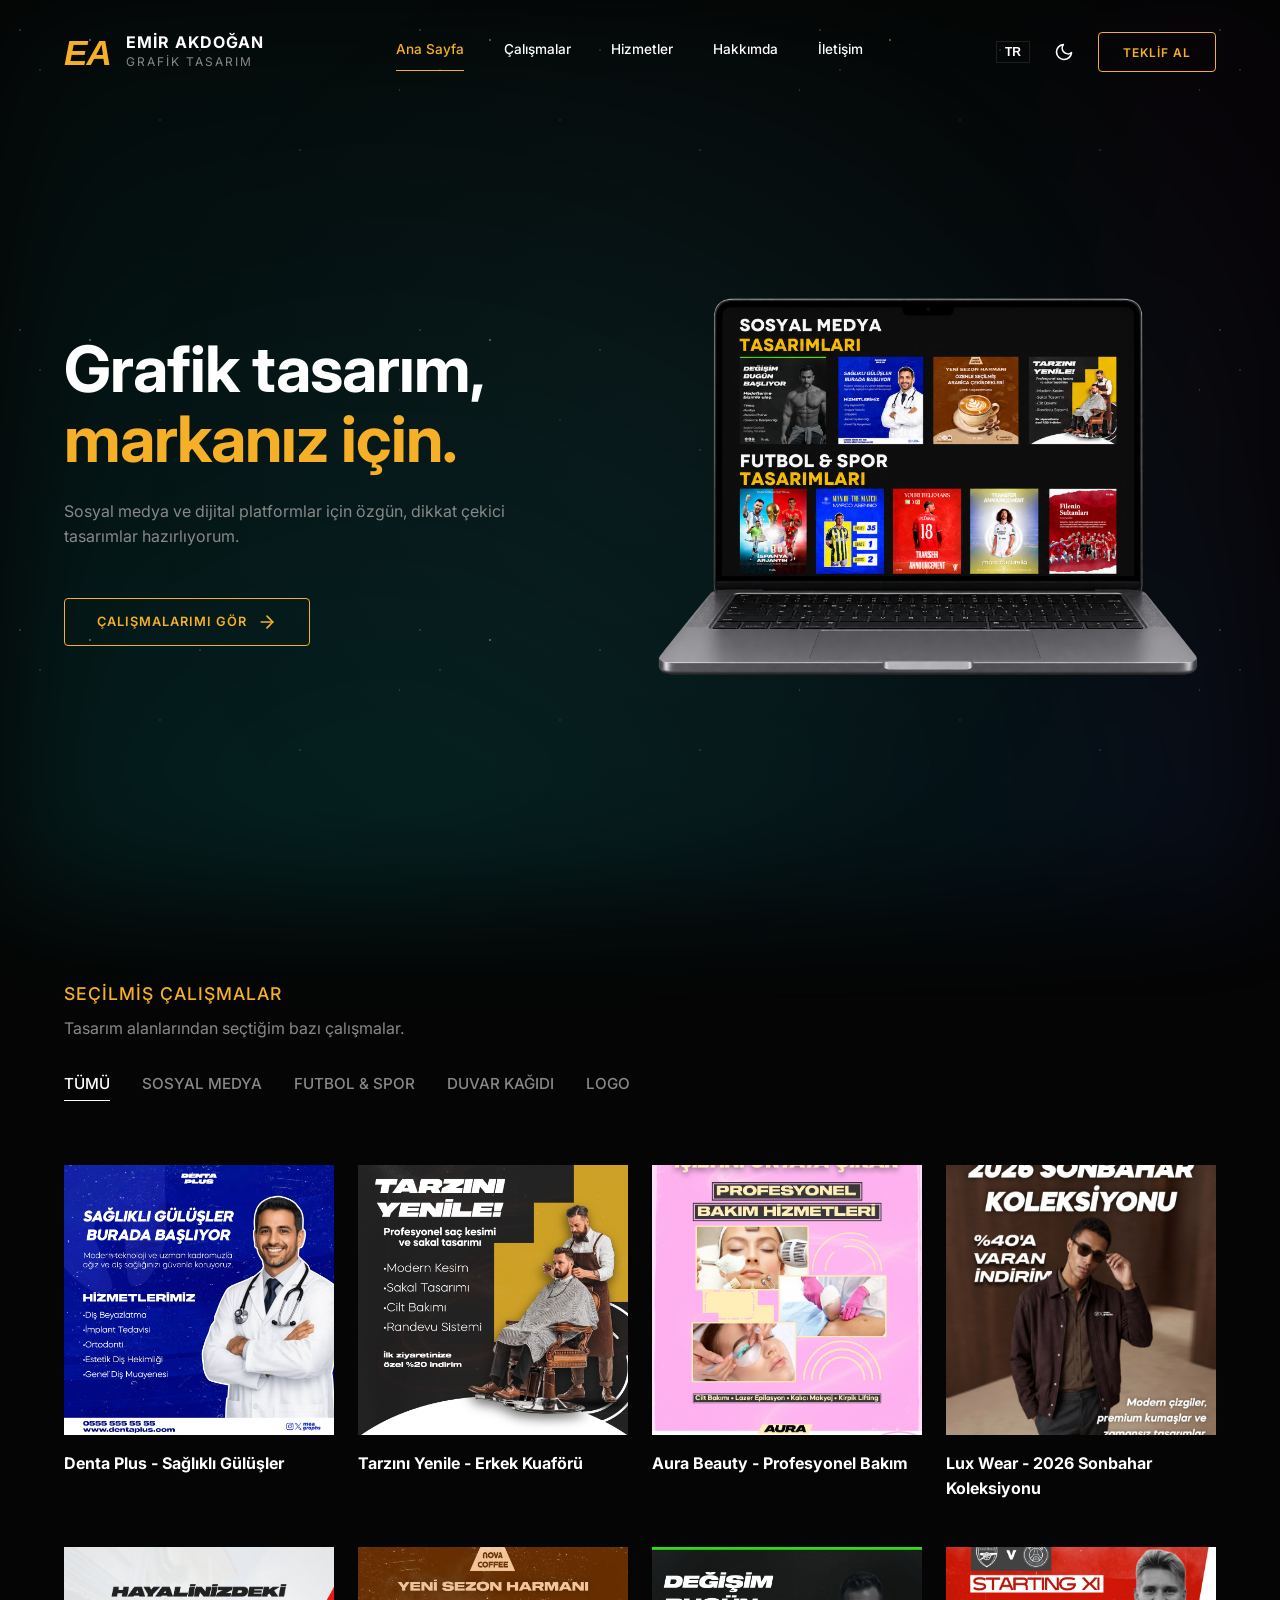
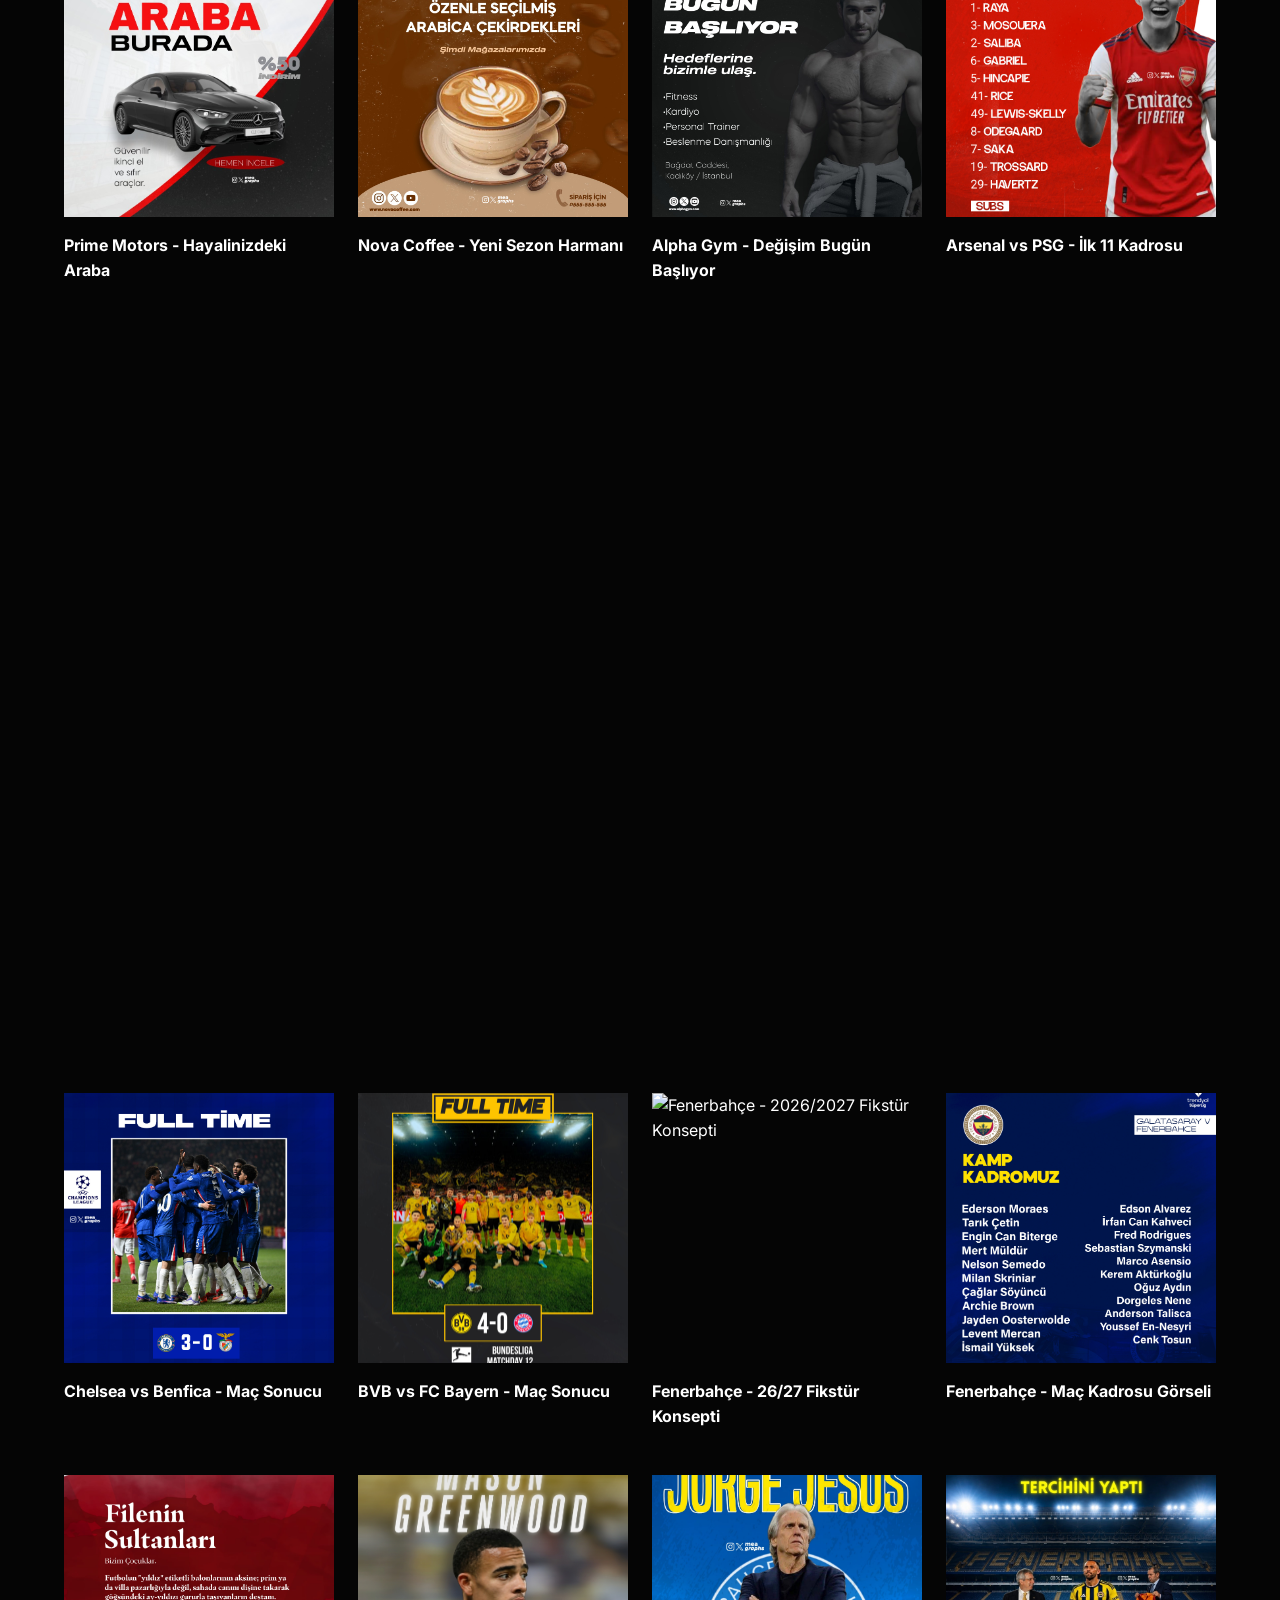
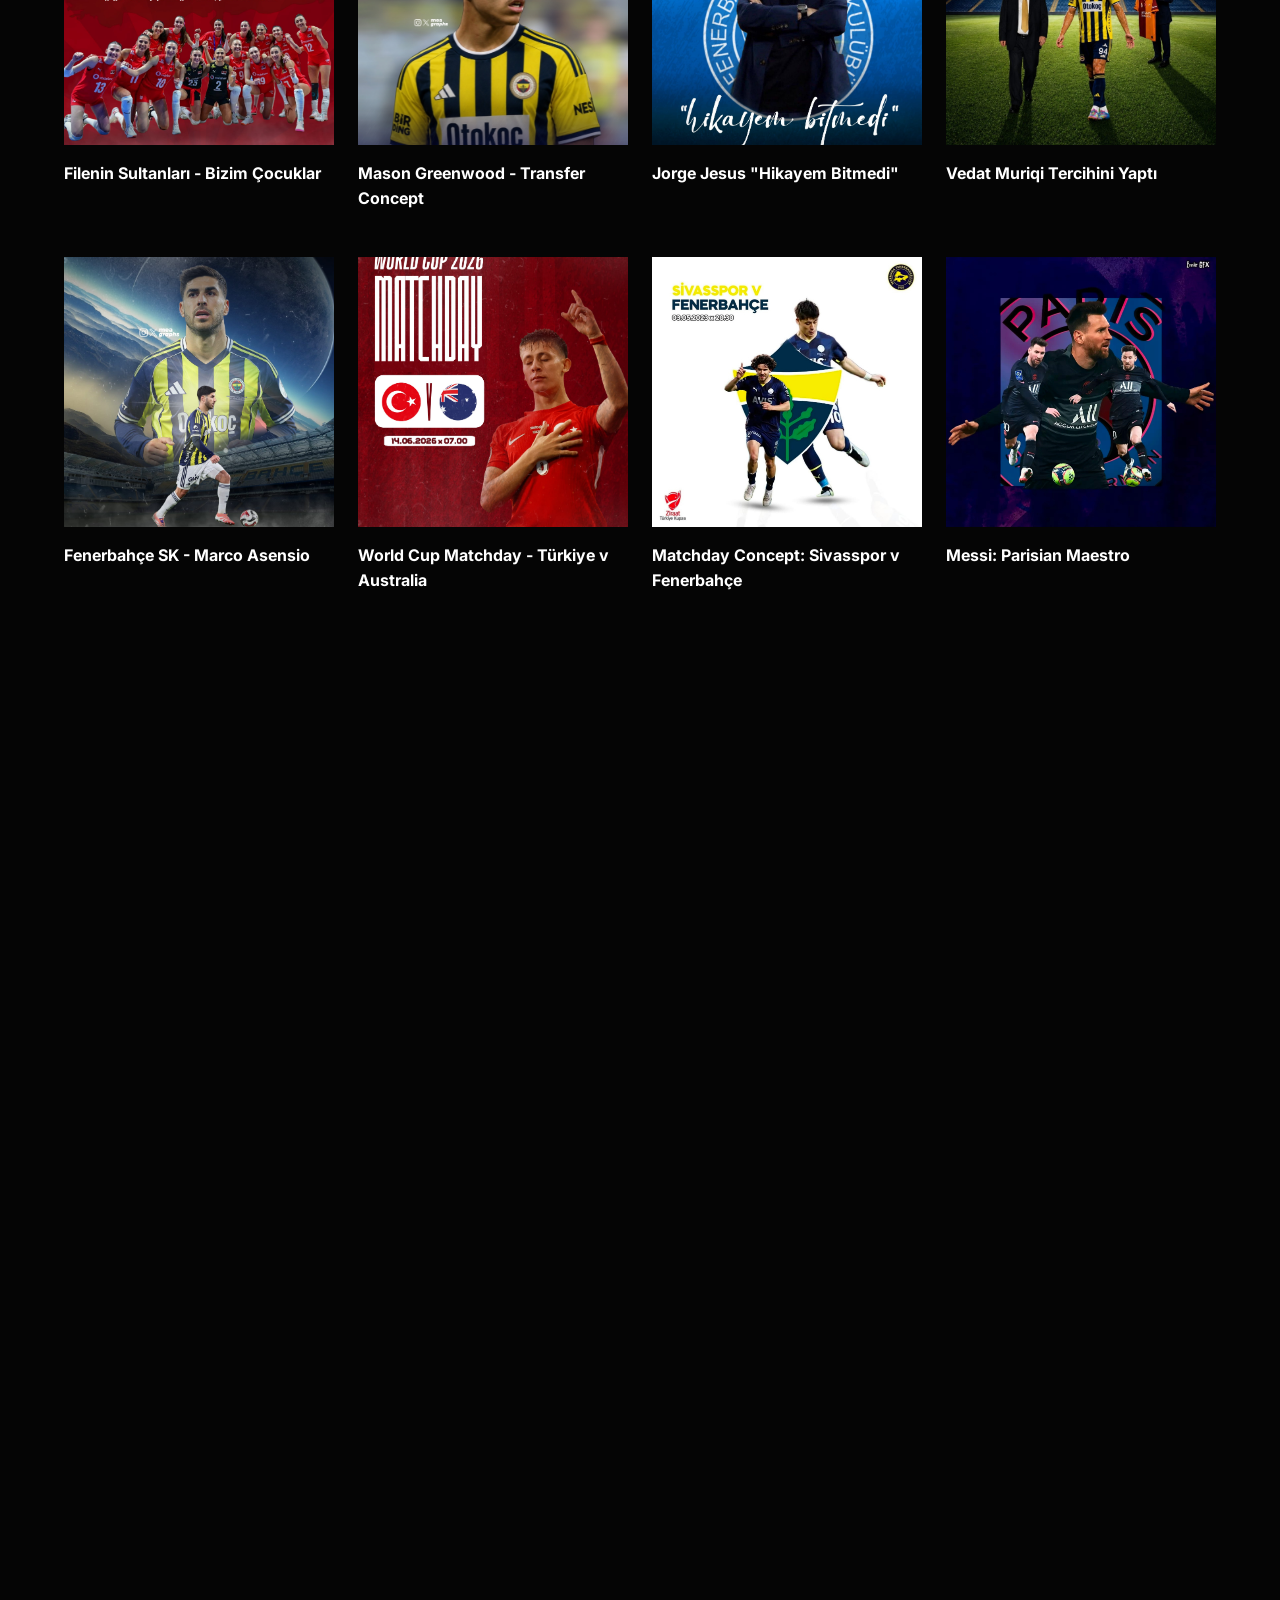
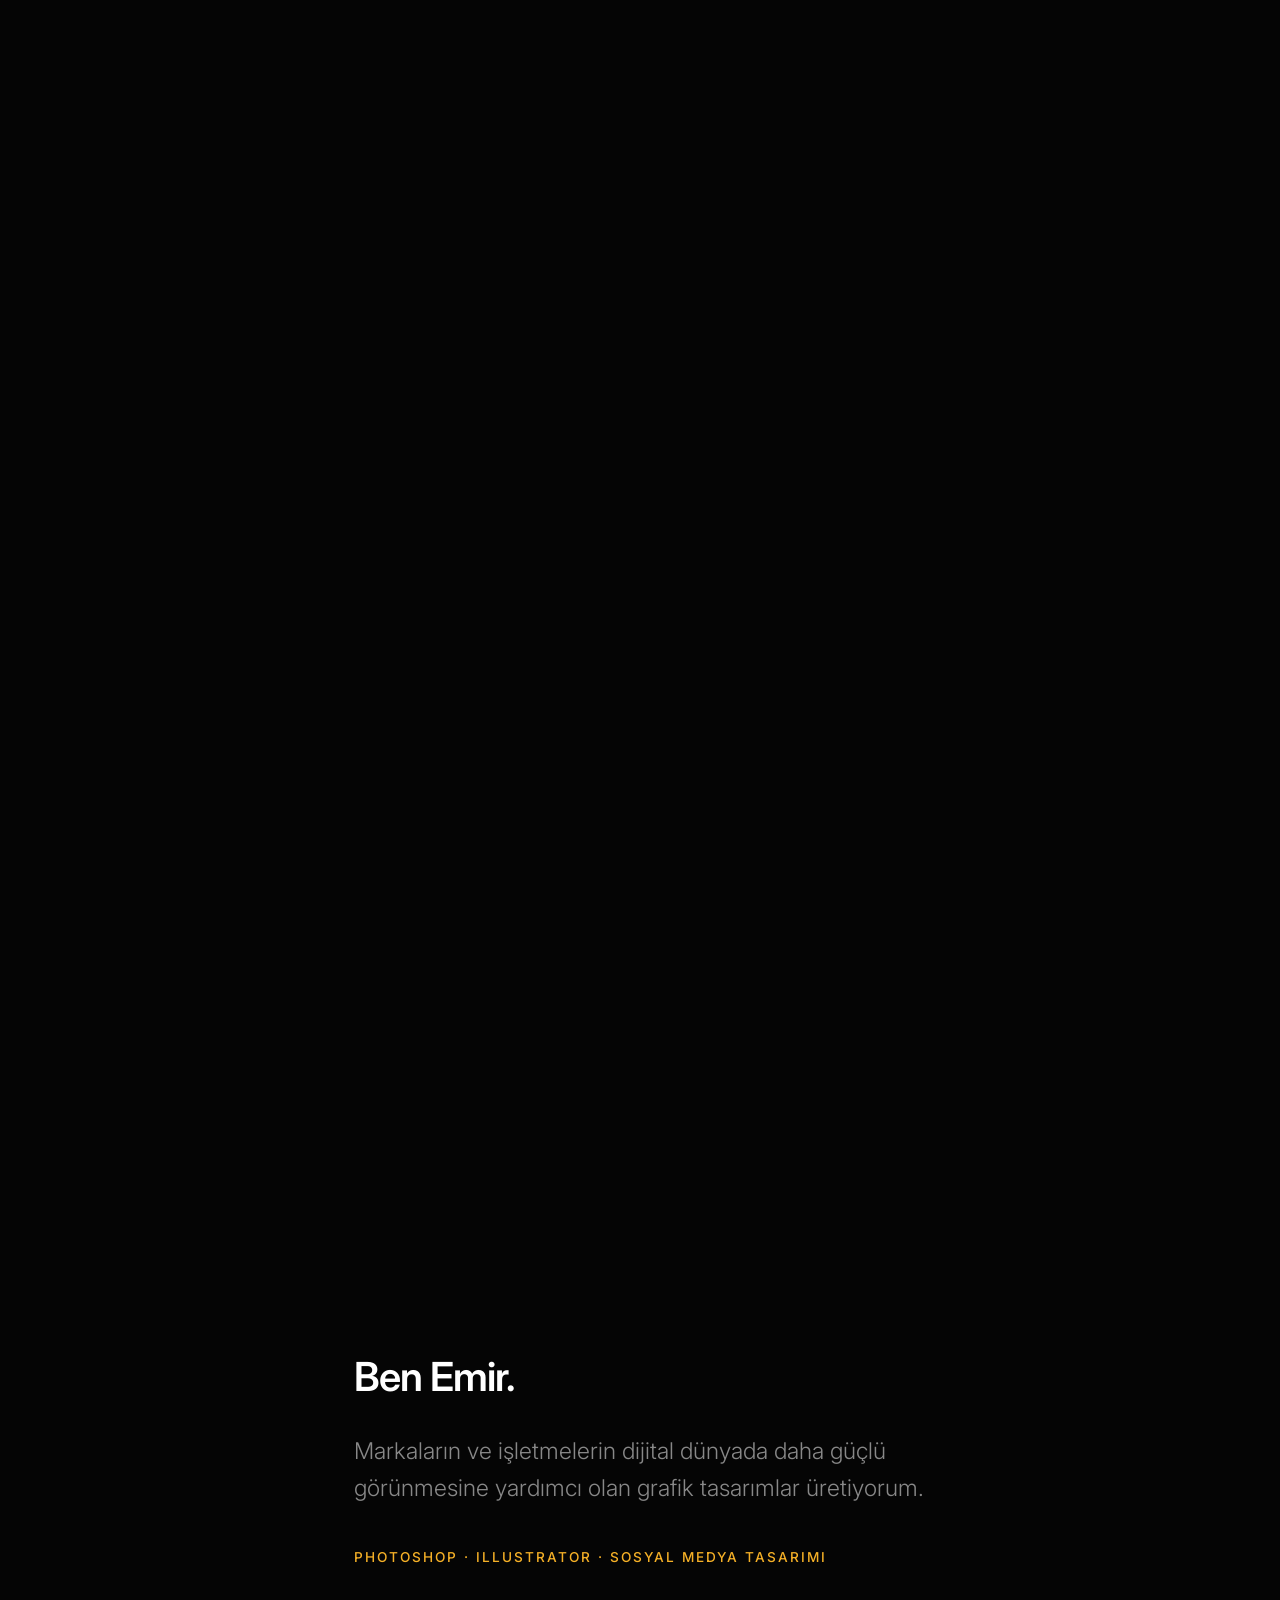
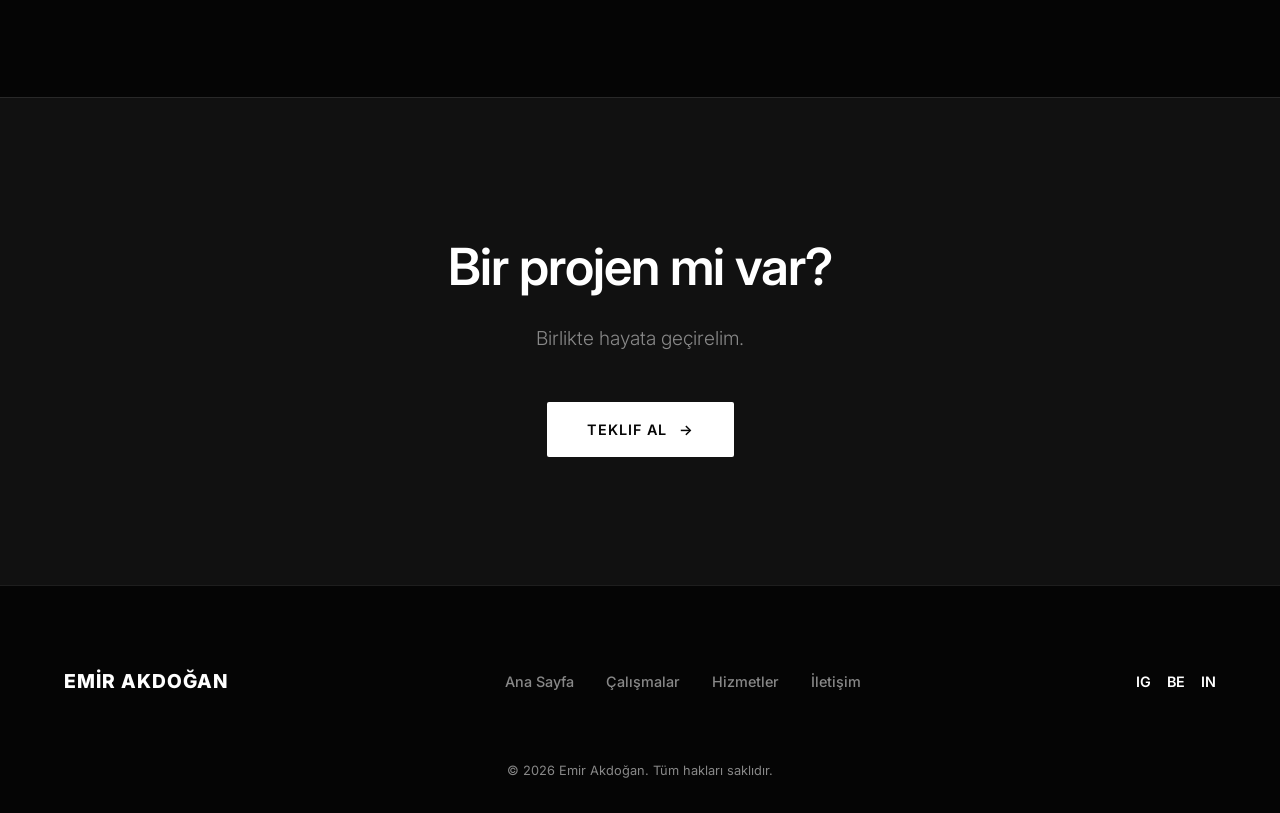
==== commit 60714779: "Add files via upload" ====
--- a/index.html
+++ b/index.html
@@ -4,7 +4,7 @@
     <meta charset="UTF-8">
     <meta name="viewport" content="width=device-width, initial-scale=1.0">
     <title>Mehmet Emir Akdoğan | Design</title>
-    <link rel="stylesheet" href="style.css?v=20">
+    <link rel="stylesheet" href="style.css?v=22">
     <link href="https://fonts.googleapis.com/css2?family=Inter:wght@300;400;500;600;700&family=Playfair+Display:ital@1&display=swap" rel="stylesheet">
 </head>
 <body>
--- a/style.css
+++ b/style.css
@@ -983,4 +983,47 @@
 @media (max-width: 768px) {
     .footer-container { flex-direction: column; text-align: center; }
     .footer-nav { flex-direction: column; gap: 1rem; }
+    
+    /* MOBILE RESPONSIVE TWEAKS */
+    .hero-content {
+        flex-direction: column;
+        align-items: center;
+        text-align: center;
+        gap: 3rem;
+    }
+    .hero-text {
+        display: flex;
+        flex-direction: column;
+        align-items: center;
+        width: 100%;
+        max-width: 100%;
+    }
+    .hero-text h1, .hero-text p {
+        text-align: center;
+    }
+    .hero-text .btn-group {
+        justify-content: center;
+    }
+    .works-filters {
+        flex-wrap: wrap;
+        justify-content: center;
+        gap: 0.5rem;
+    }
+    .filter-btn {
+        padding: 8px 16px;
+        font-size: 0.8rem;
+    }
+    .works-grid {
+        grid-template-columns: 1fr !important;
+        justify-content: center;
+    }
+    .hero-visual {
+        width: 100%;
+        height: auto;
+        justify-content: center;
+        margin-top: 1rem;
+    }
+    .laptop-mockup {
+        max-width: 100%;
+    }
 }
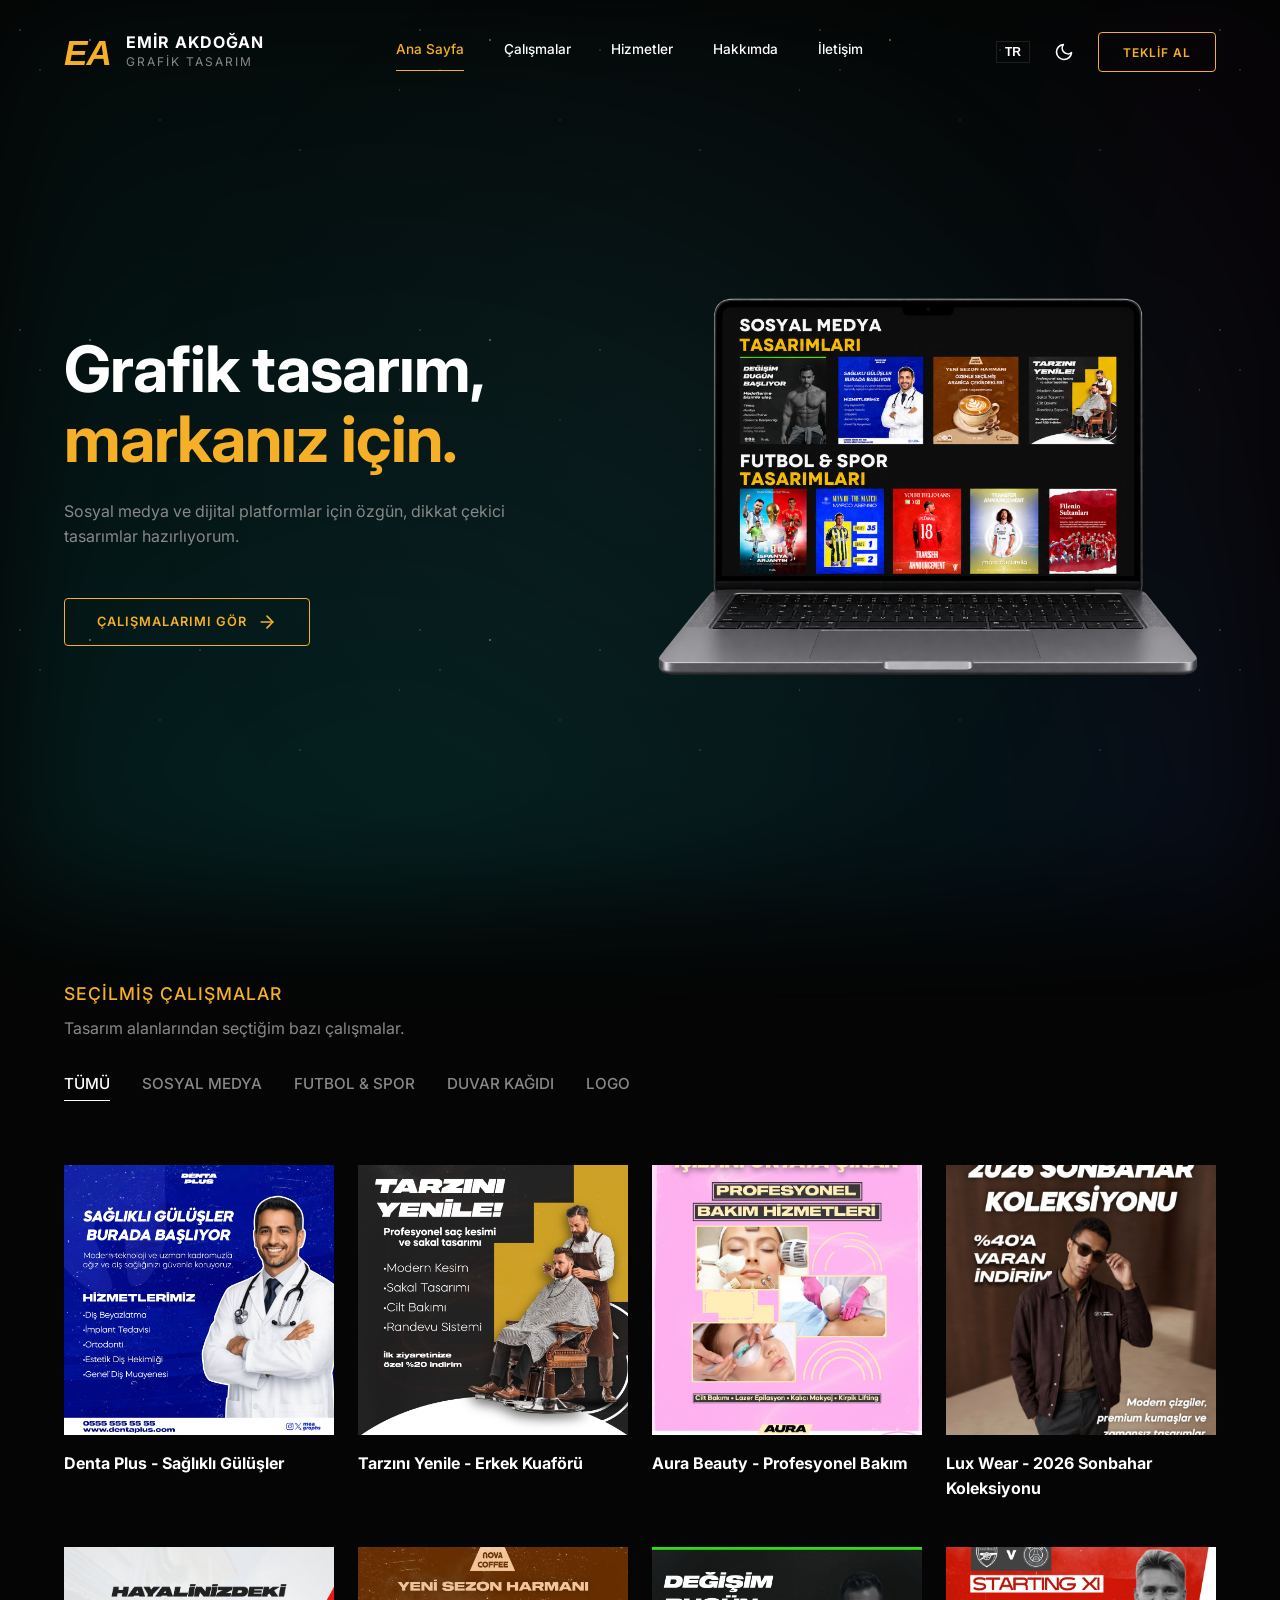
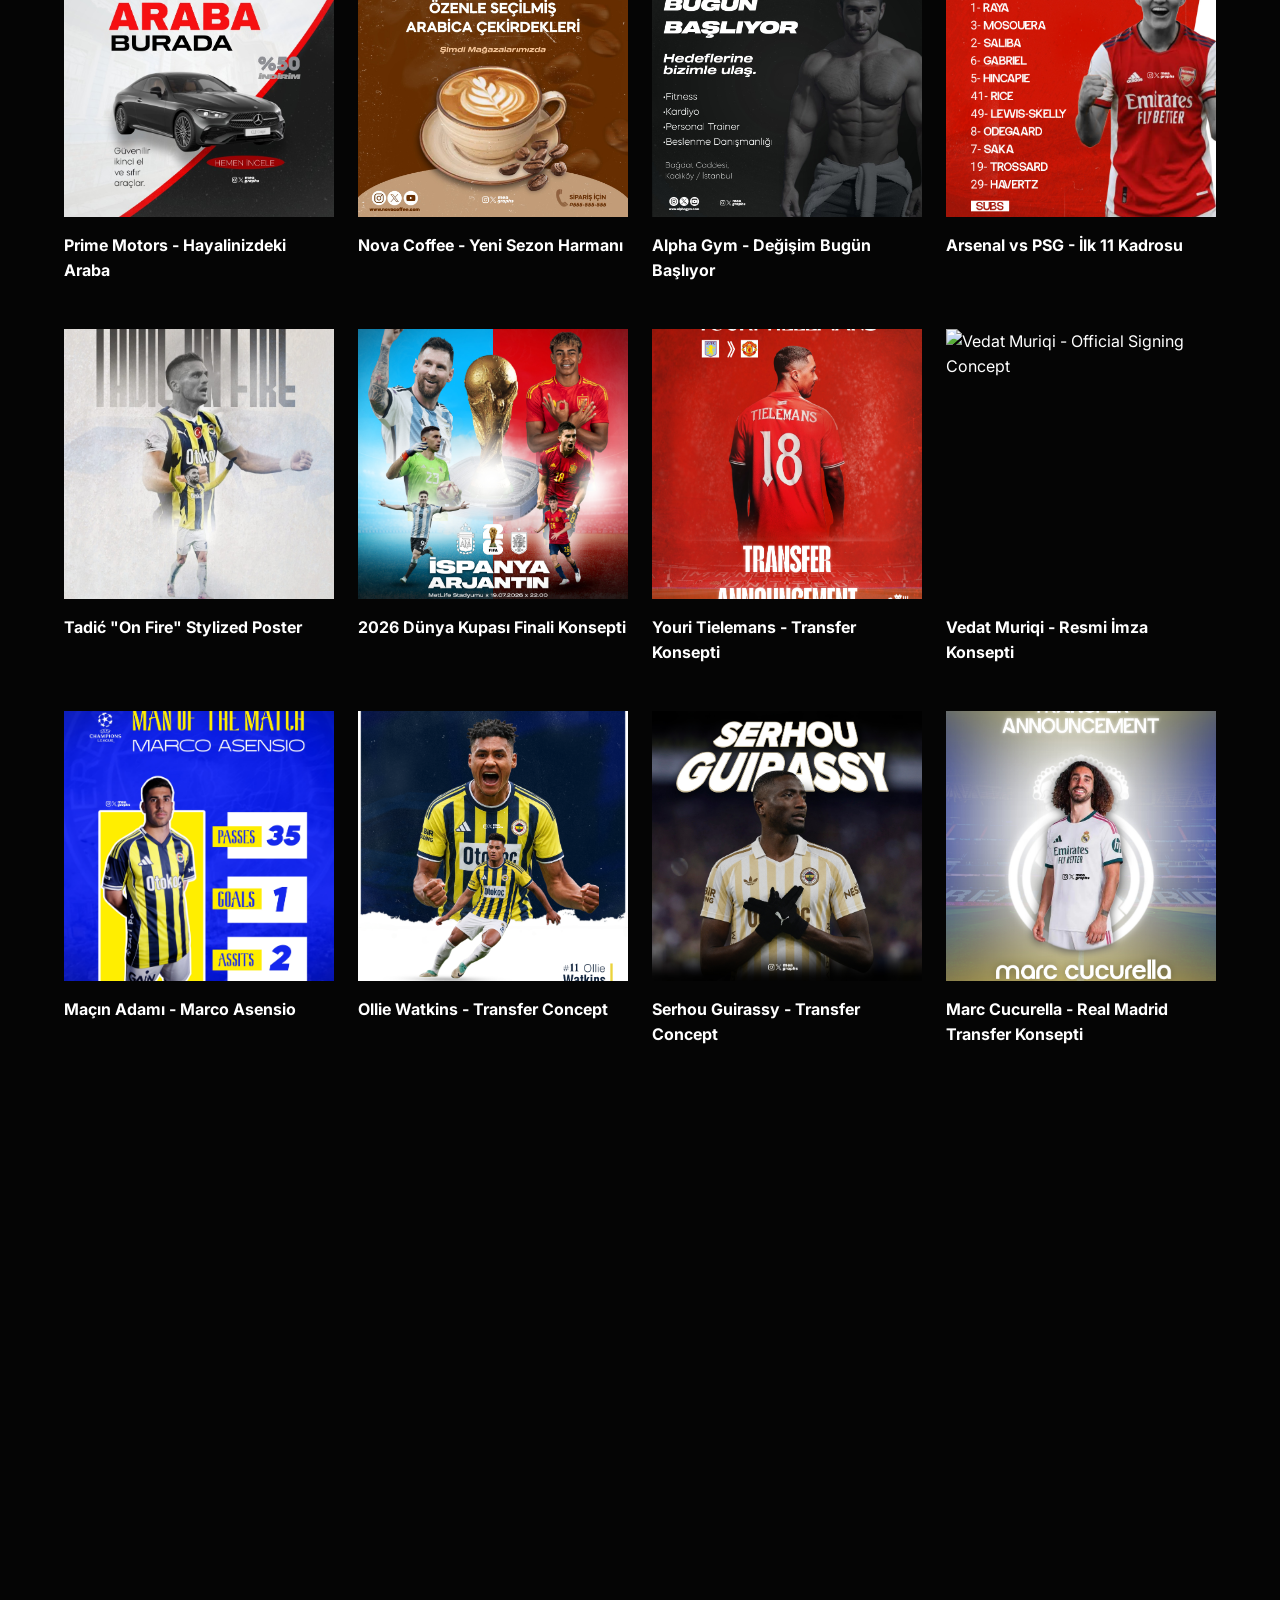
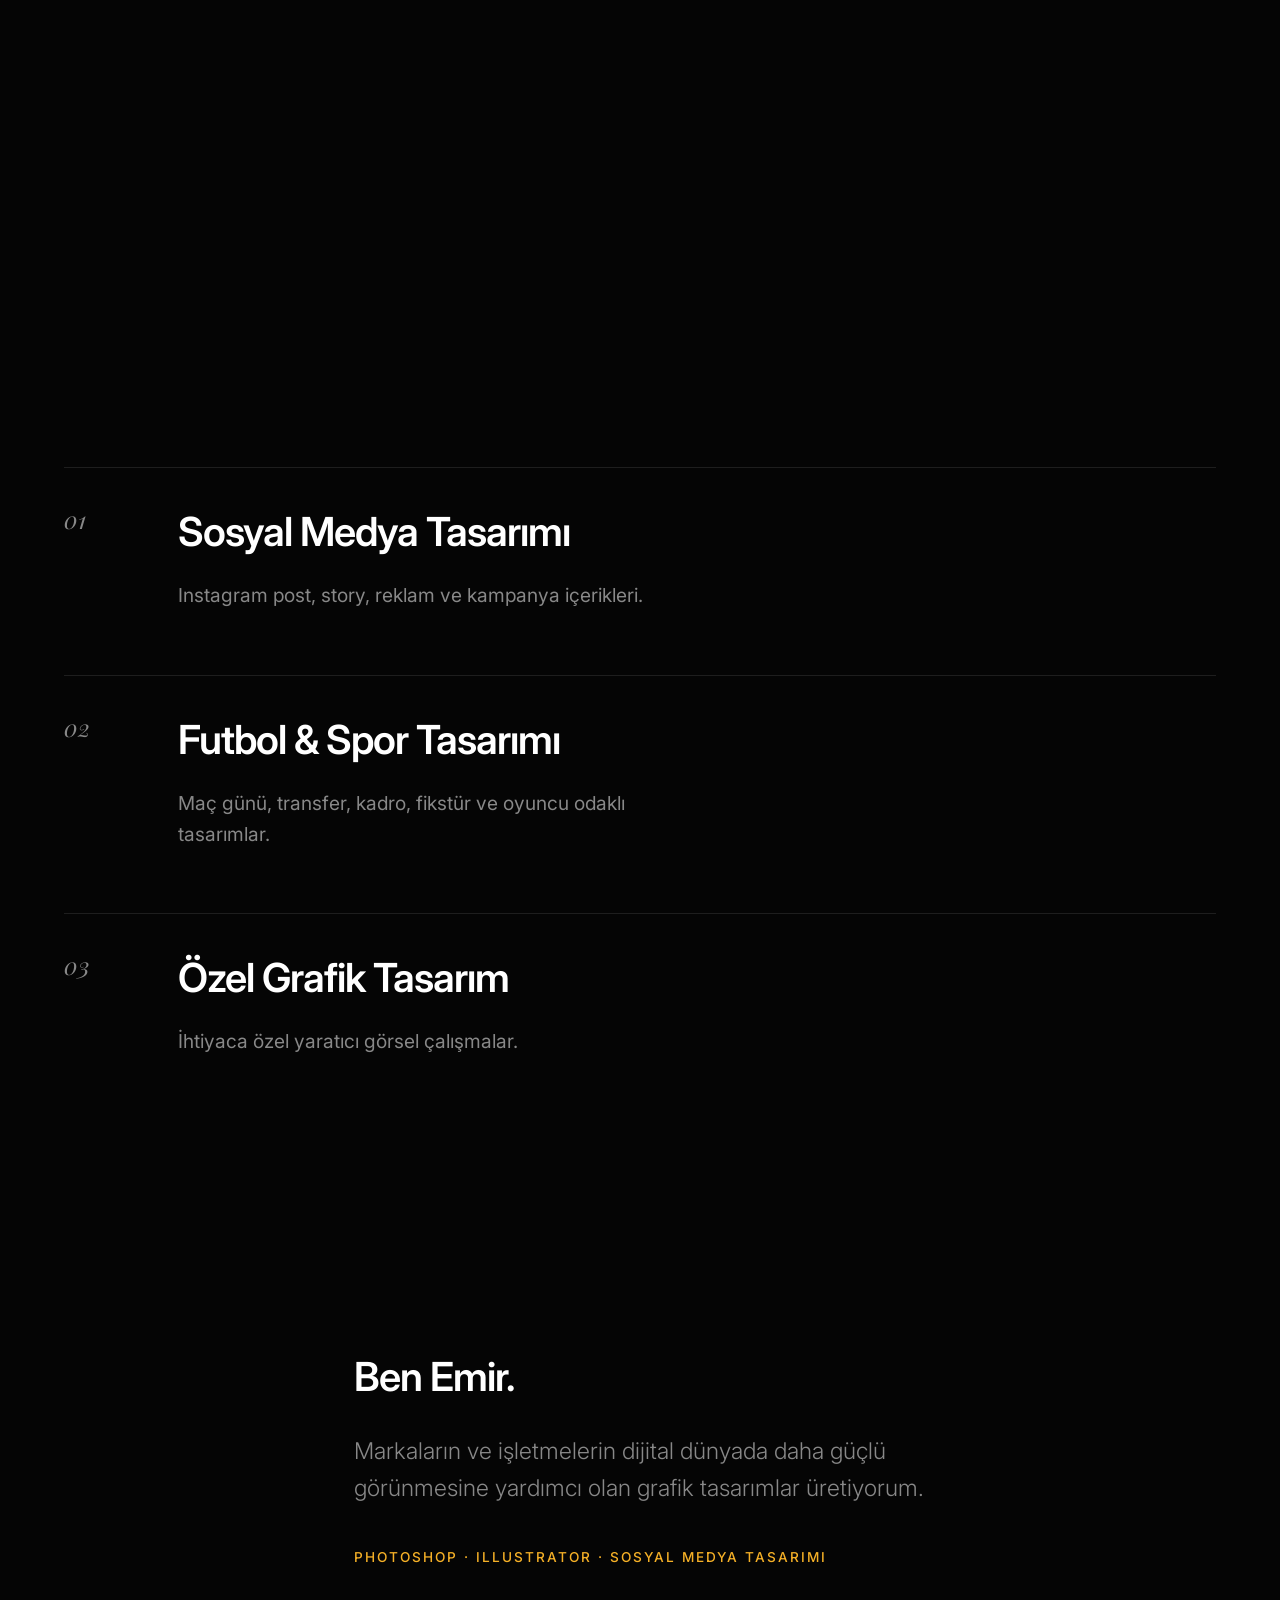
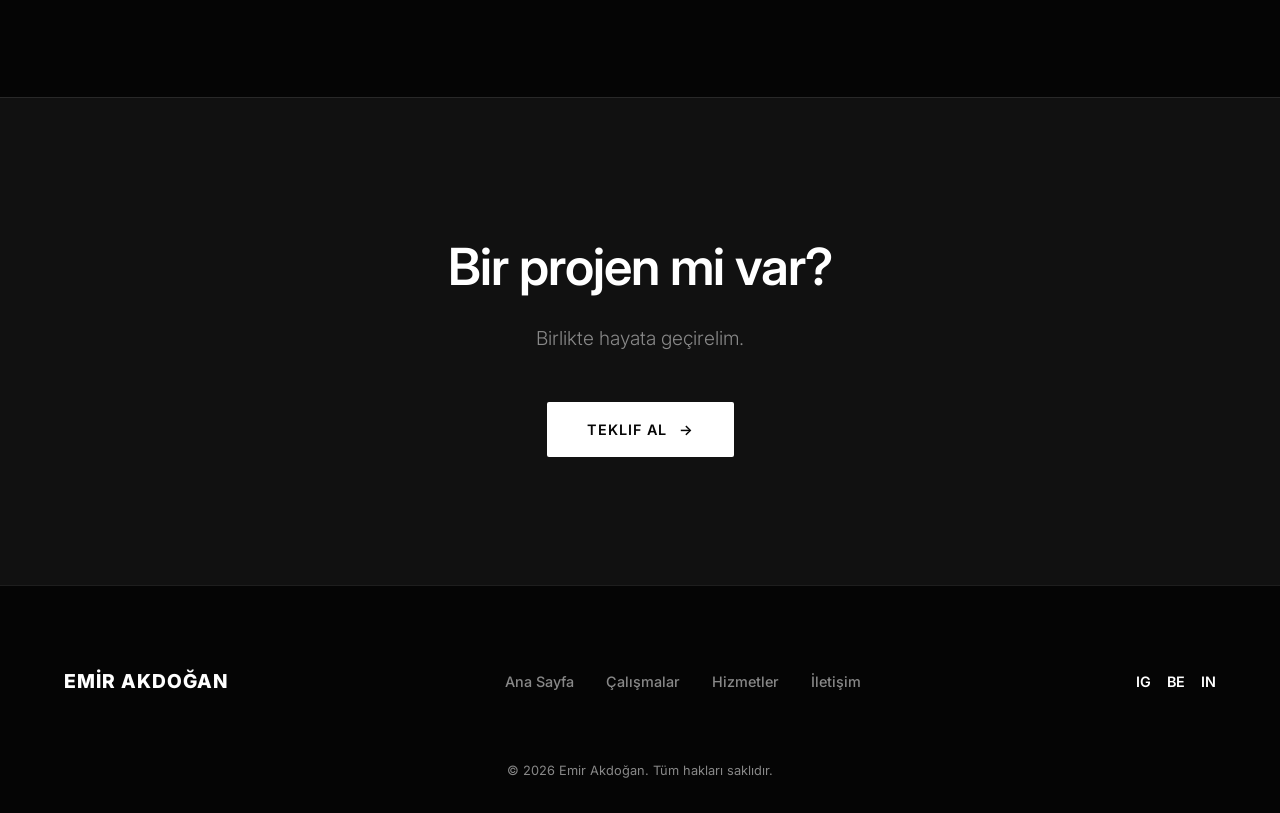
==== commit f3cad4bc: "Add files via upload" ====
--- a/index.html
+++ b/index.html
@@ -4,7 +4,7 @@
     <meta charset="UTF-8">
     <meta name="viewport" content="width=device-width, initial-scale=1.0">
     <title>Mehmet Emir Akdoğan | Design</title>
-    <link rel="stylesheet" href="style.css?v=22">
+    <link rel="stylesheet" href="style.css?v=23">
     <link href="https://fonts.googleapis.com/css2?family=Inter:wght@300;400;500;600;700&family=Playfair+Display:ital@1&display=swap" rel="stylesheet">
 </head>
 <body>
--- a/style.css
+++ b/style.css
@@ -1026,4 +1026,13 @@
     .laptop-mockup {
         max-width: 100%;
     }
+    header {
+        padding: 1rem 5%;
+    }
+    .hero-content {
+        padding-top: 8rem;
+    }
+    .nav-right .btn-outline {
+        display: none;
+    }
 }
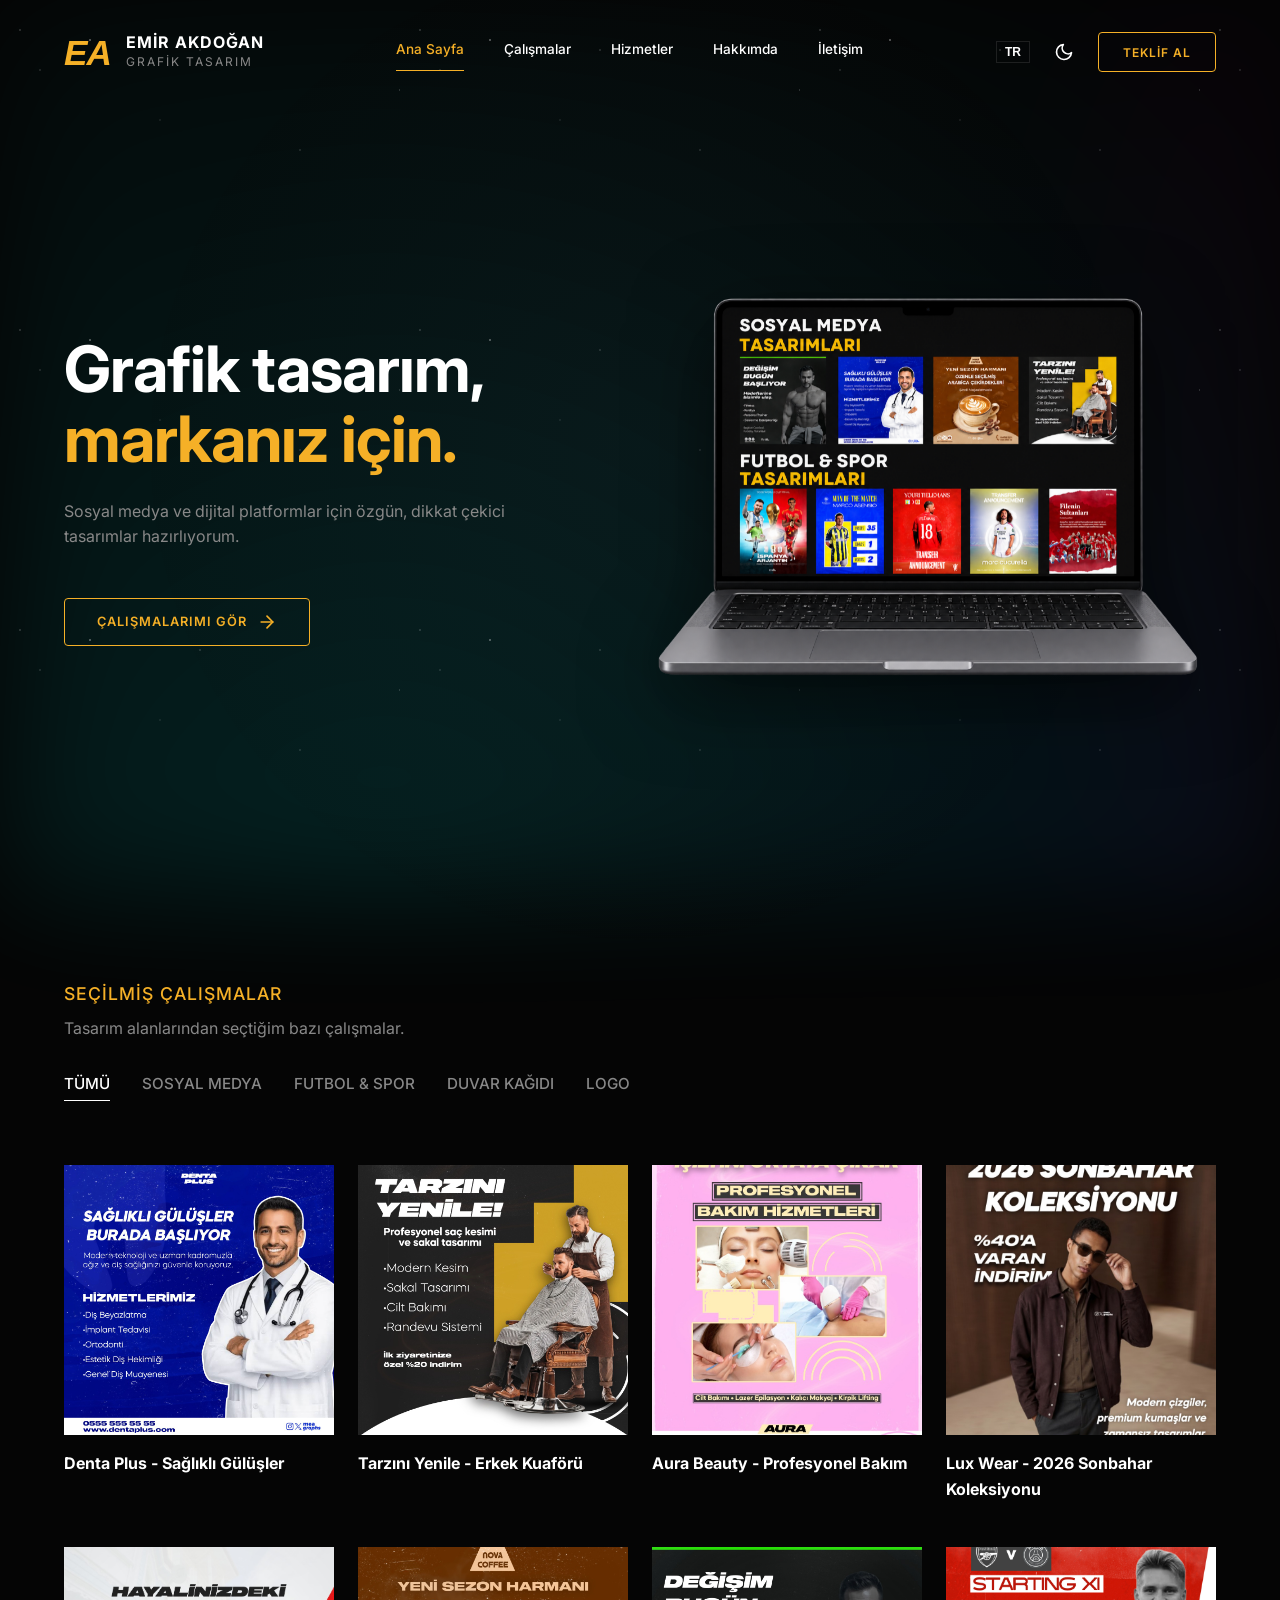
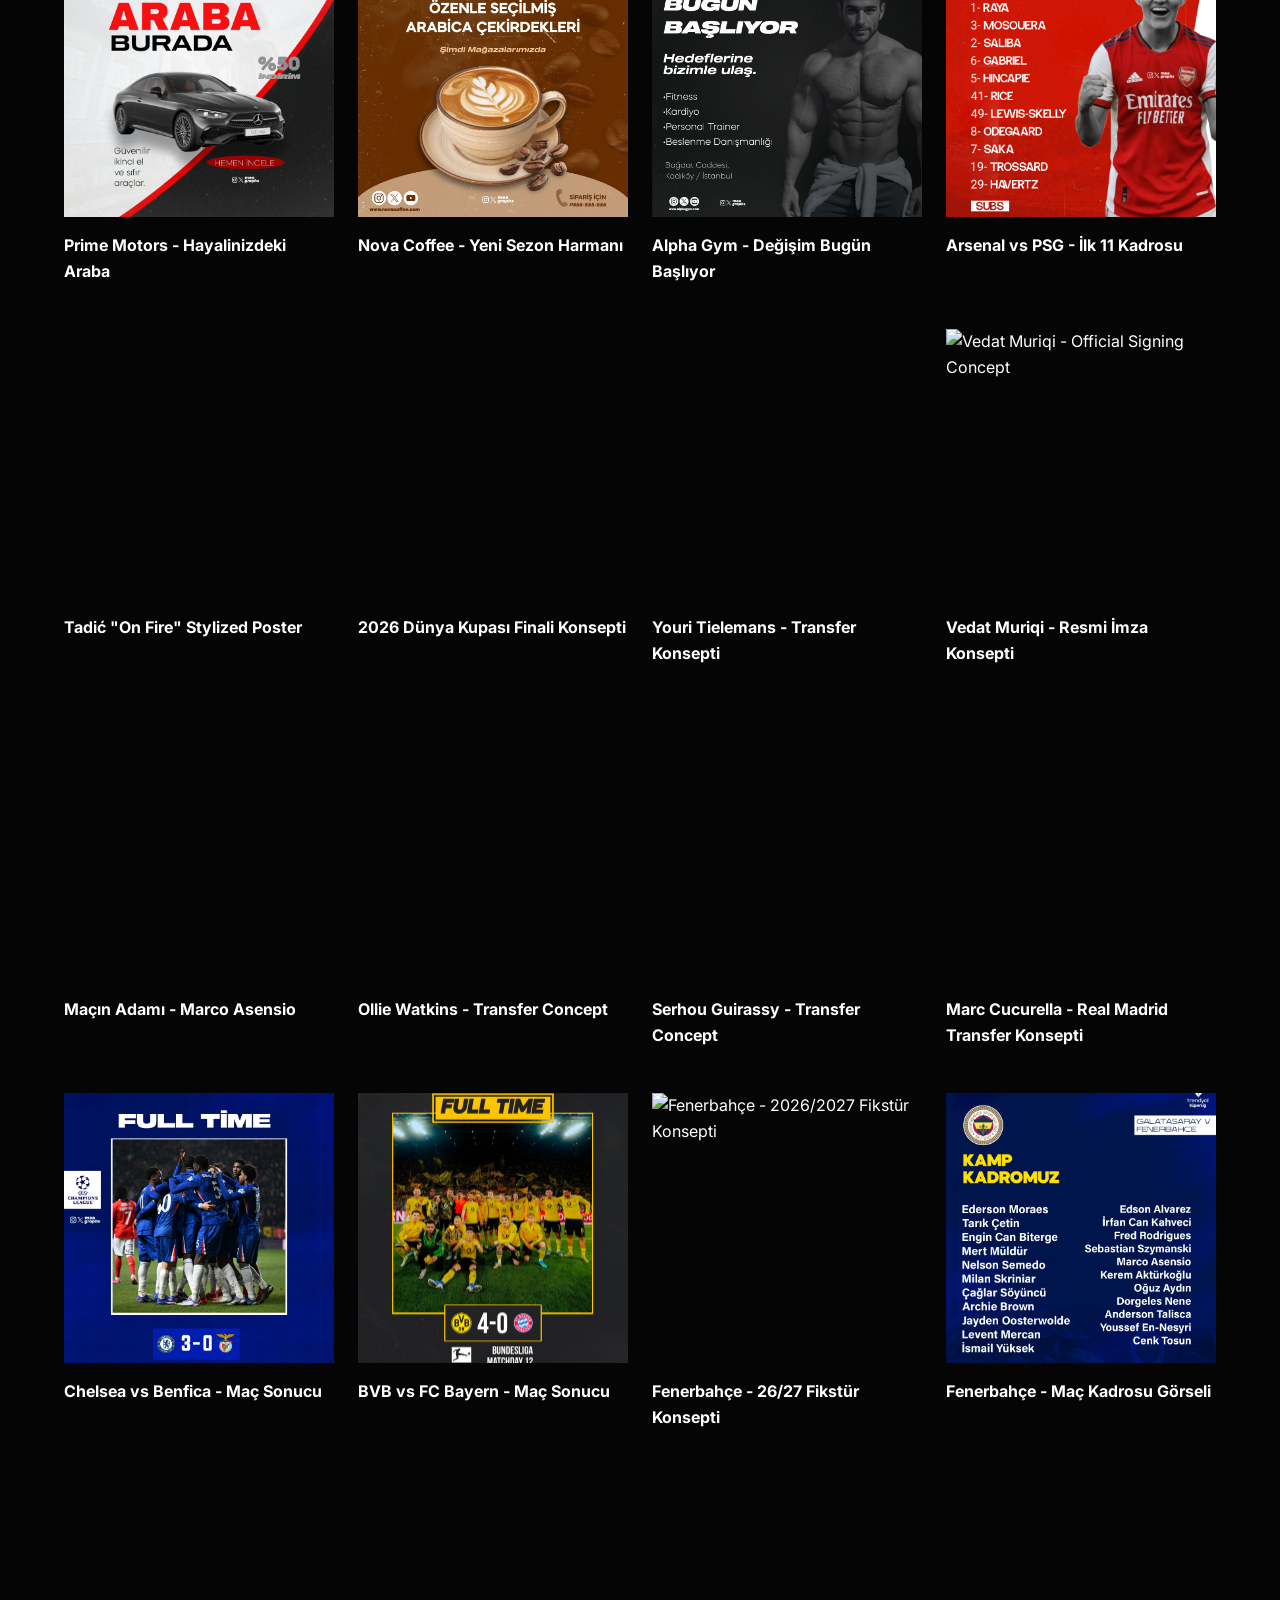
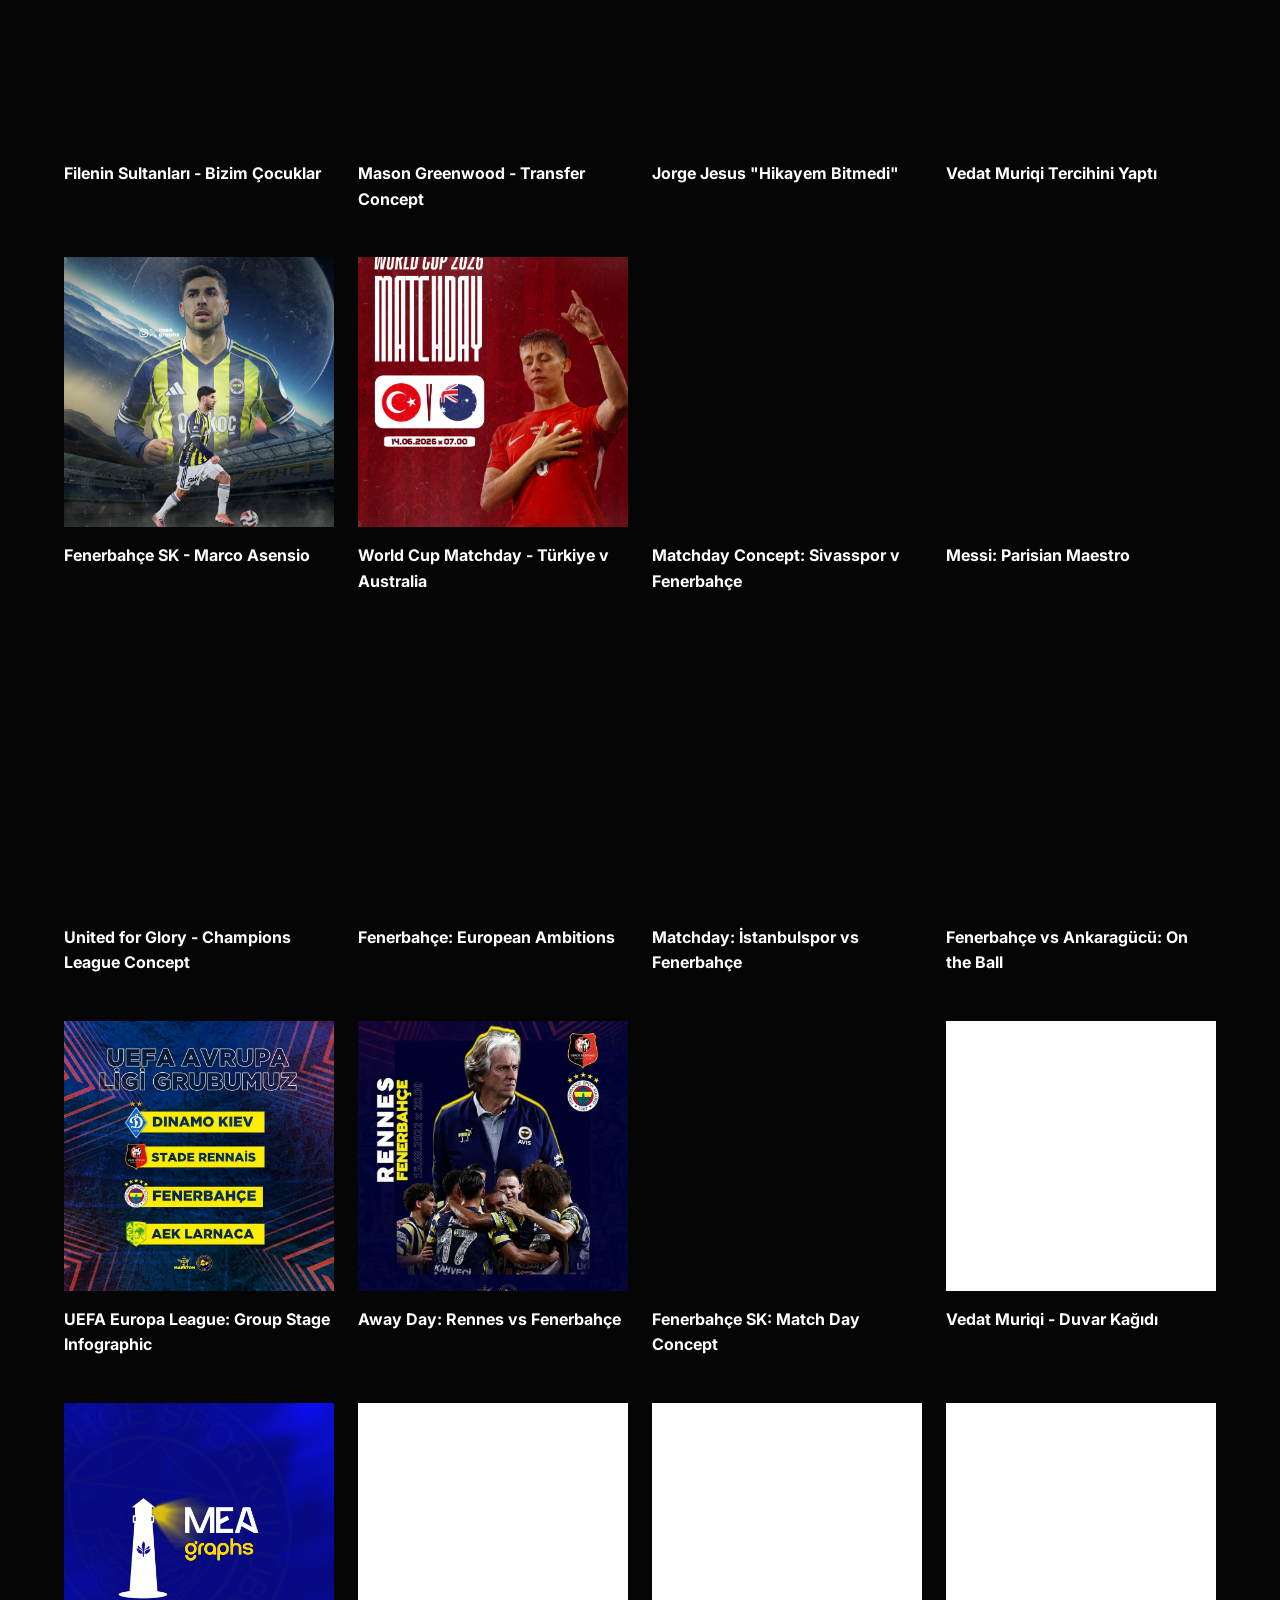
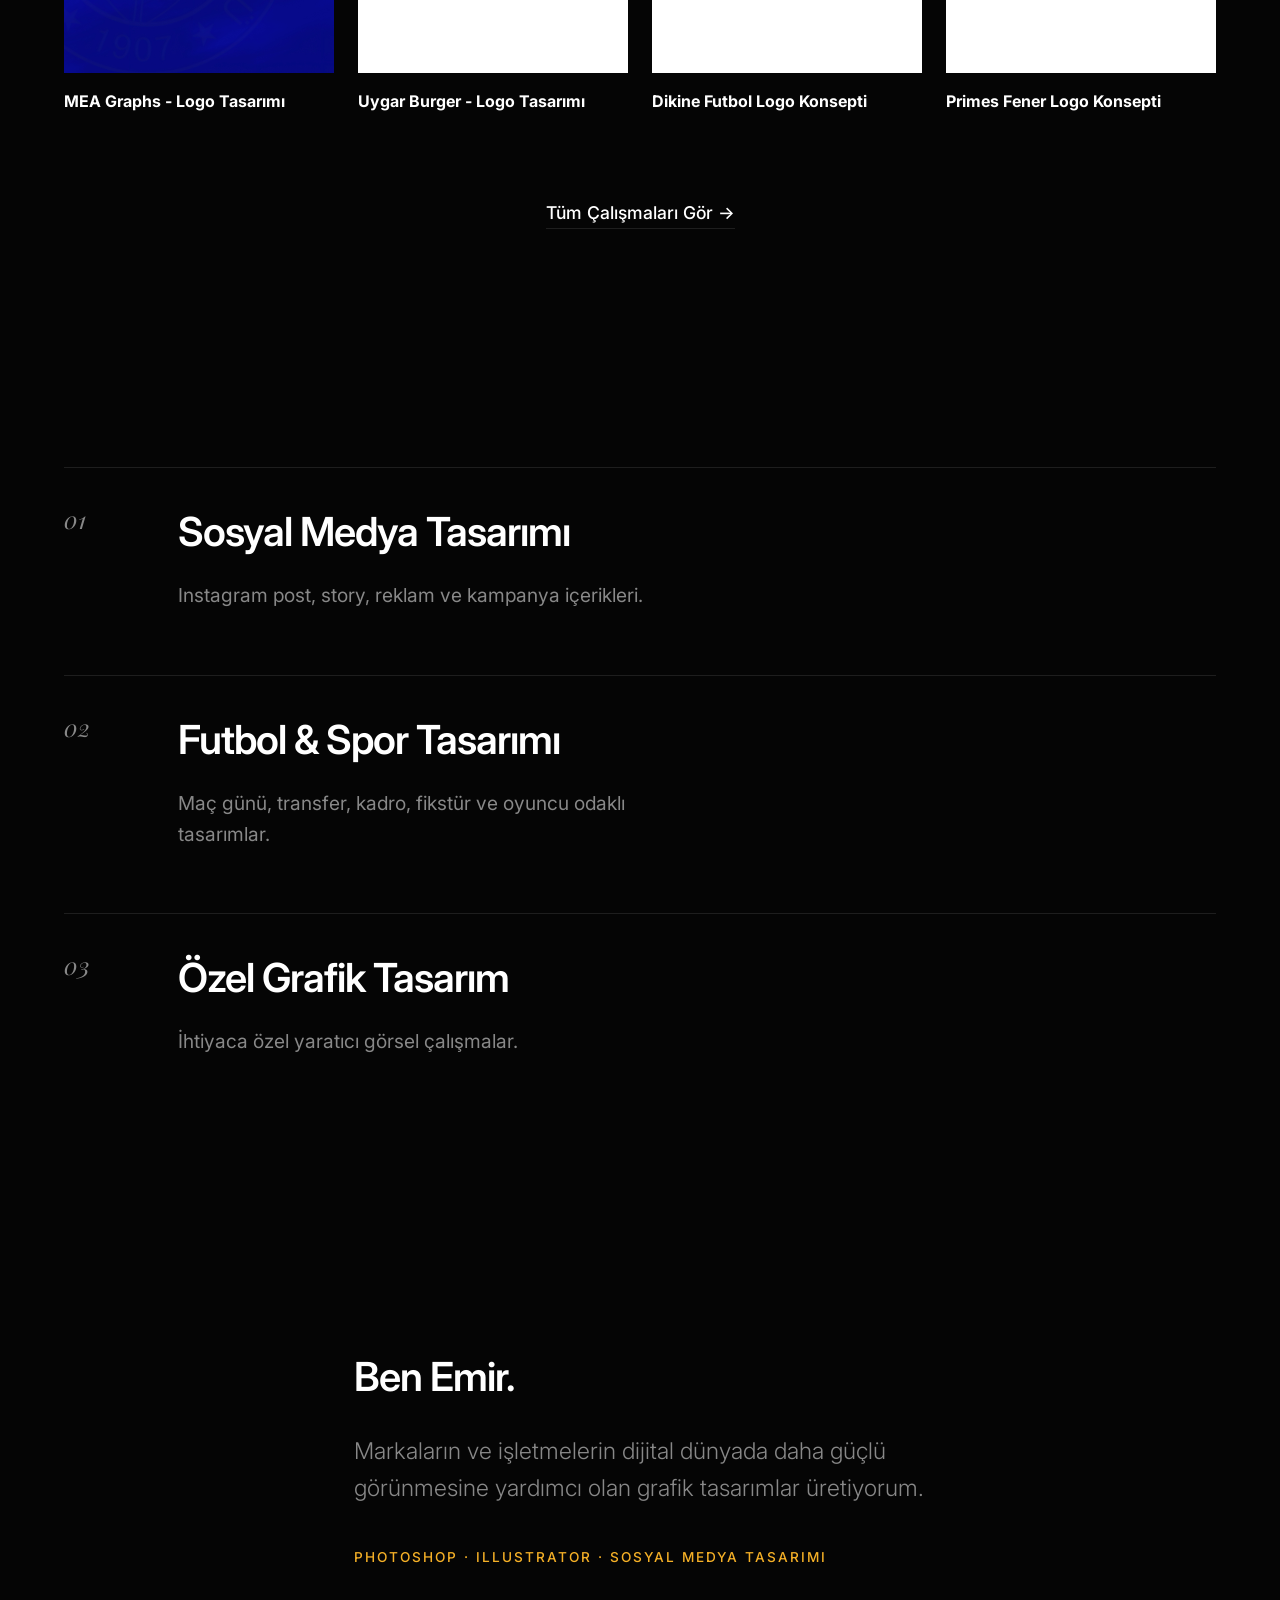
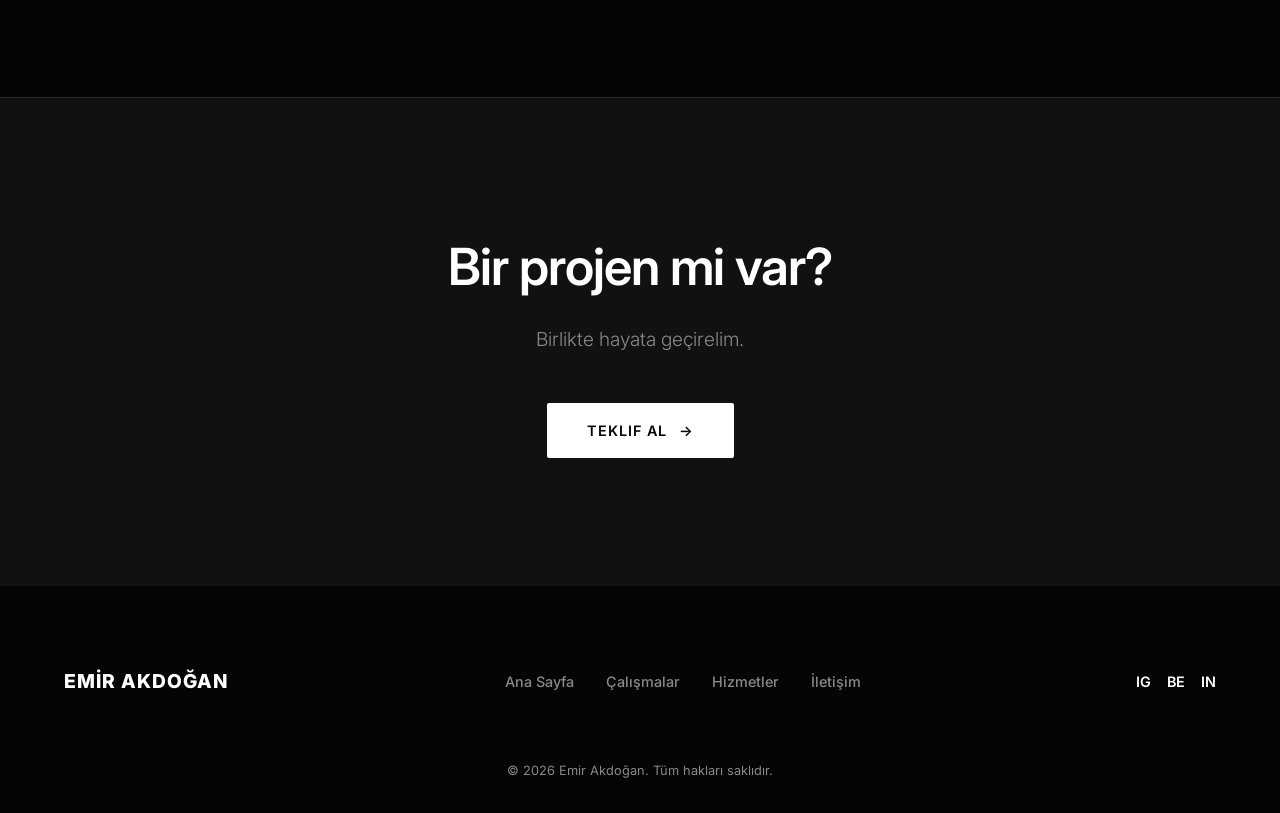
==== commit 1cd45a2d: "Add files via upload" ====
--- a/index.html
+++ b/index.html
@@ -4,7 +4,7 @@
     <meta charset="UTF-8">
     <meta name="viewport" content="width=device-width, initial-scale=1.0">
     <title>Mehmet Emir Akdoğan | Design</title>
-    <link rel="stylesheet" href="style.css?v=23">
+    <link rel="stylesheet" href="style.css?v=24">
     <link href="https://fonts.googleapis.com/css2?family=Inter:wght@300;400;500;600;700&family=Playfair+Display:ital@1&display=swap" rel="stylesheet">
 </head>
 <body>
@@ -82,7 +82,7 @@
                 
                 <div class="work-card" data-category="social">
                     <div class="card-img">
-                        <img src="assets/denta_plus.jpg" alt="Denta Plus - Sağlıklı Gülüşler" loading="lazy">
+                        <img src="assets/denta_plus.jpg" alt="Denta Plus - Sağlıklı Gülüşler" loading="lazy" decoding="async">
                     </div>
                     <div class="card-info">
                         <h3 data-en="Denta Plus - Dental Clinic" data-tr="Denta Plus - Sağlıklı Gülüşler">Denta Plus - Sağlıklı Gülüşler</h3>
@@ -91,7 +91,7 @@
 
                 <div class="work-card" data-category="social">
                     <div class="card-img">
-                        <img src="assets/barbershop.jpg" alt="Tarzını Yenile - Erkek Kuaförü" loading="lazy">
+                        <img src="assets/barbershop.jpg" alt="Tarzını Yenile - Erkek Kuaförü" loading="lazy" decoding="async">
                     </div>
                     <div class="card-info">
                         <h3 data-en="Renew Your Style - Barbershop" data-tr="Tarzını Yenile - Erkek Kuaförü">Tarzını Yenile - Erkek Kuaförü</h3>
@@ -100,7 +100,7 @@
 
                 <div class="work-card" data-category="social">
                     <div class="card-img">
-                        <img src="assets/aura_beauty.jpg" alt="Aura Beauty - Profesyonel Bakım Hizmetleri" loading="lazy">
+                        <img src="assets/aura_beauty.jpg" alt="Aura Beauty - Profesyonel Bakım Hizmetleri" loading="lazy" decoding="async">
                     </div>
                     <div class="card-info">
                         <h3 data-en="Aura Beauty - Professional Care" data-tr="Aura Beauty - Profesyonel Bakım">Aura Beauty - Profesyonel Bakım</h3>
@@ -109,7 +109,7 @@
 
                 <div class="work-card" data-category="social">
                     <div class="card-img">
-                        <img src="assets/lux_wear.jpg" alt="Lux Wear - 2026 Sonbahar Koleksiyonu" loading="lazy">
+                        <img src="assets/lux_wear.jpg" alt="Lux Wear - 2026 Sonbahar Koleksiyonu" loading="lazy" decoding="async">
                     </div>
                     <div class="card-info">
                         <h3 data-en="Lux Wear - 2026 Autumn Collection" data-tr="Lux Wear - 2026 Sonbahar Koleksiyonu">Lux Wear - 2026 Sonbahar Koleksiyonu</h3>
@@ -118,7 +118,7 @@
 
                 <div class="work-card" data-category="social">
                     <div class="card-img">
-                        <img src="assets/prime_motors.jpg" alt="Prime Motors - Hayalinizdeki Araba" loading="lazy">
+                        <img src="assets/prime_motors.jpg" alt="Prime Motors - Hayalinizdeki Araba" loading="lazy" decoding="async">
                     </div>
                     <div class="card-info">
                         <h3 data-en="Prime Motors - Dream Cars" data-tr="Prime Motors - Hayalinizdeki Araba">Prime Motors - Hayalinizdeki Araba</h3>
@@ -127,7 +127,7 @@
 
                 <div class="work-card" data-category="social">
                     <div class="card-img">
-                        <img src="assets/nova_coffee.jpg" alt="Nova Coffee - Yeni Sezon Harmanı" loading="lazy">
+                        <img src="assets/nova_coffee.jpg" alt="Nova Coffee - Yeni Sezon Harmanı" loading="lazy" decoding="async">
                     </div>
                     <div class="card-info">
                         <h3 data-en="Nova Coffee - New Season Blend" data-tr="Nova Coffee - Yeni Sezon Harmanı">Nova Coffee - Yeni Sezon Harmanı</h3>
@@ -136,7 +136,7 @@
 
                 <div class="work-card" data-category="social">
                     <div class="card-img">
-                        <img src="assets/alpha_gym.jpg" alt="Alpha Gym - Değişim Bugün Başlıyor" loading="lazy">
+                        <img src="assets/alpha_gym.jpg" alt="Alpha Gym - Değişim Bugün Başlıyor" loading="lazy" decoding="async">
                     </div>
                     <div class="card-info">
                         <h3 data-en="Alpha Gym - Transformation Starts Today" data-tr="Alpha Gym - Değişim Bugün Başlıyor">Alpha Gym - Değişim Bugün Başlıyor</h3>
@@ -145,7 +145,7 @@
                 
                 <div class="work-card" data-category="sports">
                     <div class="card-img">
-                        <img src="assets/arsenal_psg_starting_xi.jpg" alt="Arsenal vs PSG - Starting XI" loading="lazy">
+                        <img src="assets/arsenal_psg_starting_xi.jpg" alt="Arsenal vs PSG - Starting XI" loading="lazy" decoding="async">
                     </div>
                     <div class="card-info">
                         <h3 data-en="Arsenal vs PSG - Starting XI" data-tr="Arsenal vs PSG - İlk 11 Kadrosu">Arsenal vs PSG - İlk 11 Kadrosu</h3>
@@ -154,7 +154,7 @@
 
                 <div class="work-card" data-category="sports">
                     <div class="card-img">
-                        <img src="assets/image 2.jpeg" alt="Tadić 'On Fire' Stylized Poster" loading="lazy">
+                        <img src="assets/image 2.jpeg" alt="Tadić 'On Fire' Stylized Poster" loading="lazy" decoding="async">
                     </div>
                     <div class="card-info">
                         <h3 data-en="Tadić &quot;On Fire&quot; Stylized Poster" data-tr="Tadić &quot;On Fire&quot; Stilize Poster">Tadić "On Fire" Stylized Poster</h3>
@@ -163,7 +163,7 @@
 
                 <div class="work-card" data-category="sports">
                     <div class="card-img">
-                        <img src="assets/spain_argentina_final.jpg" alt="2026 World Cup Final Concept" loading="lazy">
+                        <img src="assets/spain_argentina_final.jpg" alt="2026 World Cup Final Concept" loading="lazy" decoding="async">
                     </div>
                     <div class="card-info">
                         <h3 data-en="2026 World Cup Final Concept" data-tr="2026 Dünya Kupası Finali Konsepti">2026 Dünya Kupası Finali Konsepti</h3>
@@ -172,7 +172,7 @@
 
                 <div class="work-card" data-category="sports">
                     <div class="card-img">
-                        <img src="assets/tielemans_man_utd.jpg" alt="Youri Tielemans - Manchester United Transfer" loading="lazy">
+                        <img src="assets/tielemans_man_utd.jpg" alt="Youri Tielemans - Manchester United Transfer" loading="lazy" decoding="async">
                     </div>
                     <div class="card-info">
                         <h3 data-en="Youri Tielemans - Transfer Concept" data-tr="Youri Tielemans - Transfer Konsepti">Youri Tielemans - Transfer Konsepti</h3>
@@ -181,7 +181,7 @@
 
                 <div class="work-card" data-category="sports">
                     <div class="card-img">
-                        <img src="assets/vedat_signing.jpg" alt="Vedat Muriqi - Official Signing Concept" loading="lazy">
+                        <img src="assets/vedat_signing.jpg" alt="Vedat Muriqi - Official Signing Concept" loading="lazy" decoding="async">
                     </div>
                     <div class="card-info">
                         <h3 data-en="Vedat Muriqi - Official Signing" data-tr="Vedat Muriqi - Resmi İmza Konsepti">Vedat Muriqi - Resmi İmza Konsepti</h3>
@@ -190,7 +190,7 @@
 
                 <div class="work-card" data-category="sports">
                     <div class="card-img">
-                        <img src="assets/motm_asensio.jpg" alt="Marco Asensio - Man of the Match" loading="lazy">
+                        <img src="assets/motm_asensio.jpg" alt="Marco Asensio - Man of the Match" loading="lazy" decoding="async">
                     </div>
                     <div class="card-info">
                         <h3 data-en="Man of the Match - Marco Asensio" data-tr="Maçın Adamı - Marco Asensio">Maçın Adamı - Marco Asensio</h3>
@@ -199,7 +199,7 @@
 
                 <div class="work-card" data-category="sports">
                     <div class="card-img">
-                        <img src="assets/ollie_watkins.jpg" alt="Ollie Watkins - Transfer Konsepti" loading="lazy">
+                        <img src="assets/ollie_watkins.jpg" alt="Ollie Watkins - Transfer Konsepti" loading="lazy" decoding="async">
                     </div>
                     <div class="card-info">
                         <h3 data-en="Ollie Watkins - Transfer Concept" data-tr="Ollie Watkins - Transfer Konsepti">Ollie Watkins - Transfer Concept</h3>
@@ -208,7 +208,7 @@
 
                 <div class="work-card" data-category="sports">
                     <div class="card-img">
-                        <img src="assets/serhou_guirassy.jpg" alt="Serhou Guirassy - Transfer Konsepti" loading="lazy">
+                        <img src="assets/serhou_guirassy.jpg" alt="Serhou Guirassy - Transfer Konsepti" loading="lazy" decoding="async">
                     </div>
                     <div class="card-info">
                         <h3 data-en="Serhou Guirassy - Transfer Concept" data-tr="Serhou Guirassy - Transfer Konsepti">Serhou Guirassy - Transfer Concept</h3>
@@ -217,7 +217,7 @@
 
                 <div class="work-card" data-category="sports">
                     <div class="card-img">
-                        <img src="assets/cucurella_real_madrid.jpg" alt="Marc Cucurella - Real Madrid Transfer Announcement" loading="lazy">
+                        <img src="assets/cucurella_real_madrid.jpg" alt="Marc Cucurella - Real Madrid Transfer Announcement" loading="lazy" decoding="async">
                     </div>
                     <div class="card-info">
                         <h3 data-en="Marc Cucurella - Real Madrid Transfer Concept" data-tr="Marc Cucurella - Real Madrid Transfer Konsepti">Marc Cucurella - Real Madrid Transfer Konsepti</h3>
@@ -226,7 +226,7 @@
 
                 <div class="work-card" data-category="sports">
                     <div class="card-img">
-                        <img src="assets/chelsea_benfica_fulltime.jpg" alt="Chelsea vs Benfica - Full Time" loading="lazy">
+                        <img src="assets/chelsea_benfica_fulltime.jpg" alt="Chelsea vs Benfica - Full Time" loading="lazy" decoding="async">
                     </div>
                     <div class="card-info">
                         <h3 data-en="Chelsea vs Benfica - Full Time" data-tr="Chelsea vs Benfica - Maç Sonucu">Chelsea vs Benfica - Maç Sonucu</h3>
@@ -235,7 +235,7 @@
 
                 <div class="work-card" data-category="sports">
                     <div class="card-img">
-                        <img src="assets/bvb_fcb_fulltime.jpg" alt="BVB vs FC Bayern - Full Time" loading="lazy">
+                        <img src="assets/bvb_fcb_fulltime.jpg" alt="BVB vs FC Bayern - Full Time" loading="lazy" decoding="async">
                     </div>
                     <div class="card-info">
                         <h3 data-en="BVB vs FC Bayern - Full Time" data-tr="BVB vs FC Bayern - Maç Sonucu">BVB vs FC Bayern - Maç Sonucu</h3>
@@ -244,7 +244,7 @@
 
                 <div class="work-card" data-category="sports">
                     <div class="card-img">
-                        <img src="assets/fikstur.jpg" alt="Fenerbahçe - 2026/2027 Fikstür Konsepti" loading="lazy">
+                        <img src="assets/fikstur.jpg" alt="Fenerbahçe - 2026/2027 Fikstür Konsepti" loading="lazy" decoding="async">
                     </div>
                     <div class="card-info">
                         <h3 data-en="Fenerbahçe - 26/27 Fixture Concept" data-tr="Fenerbahçe - 26/27 Fikstür Konsepti">Fenerbahçe - 26/27 Fikstür Konsepti</h3>
@@ -253,7 +253,7 @@
 
                 <div class="work-card" data-category="sports">
                     <div class="card-img">
-                        <img src="assets/kamp_kadrosu.jpg" alt="Fenerbahçe - Kamp Kadrosu" loading="lazy">
+                        <img src="assets/kamp_kadrosu.jpg" alt="Fenerbahçe - Kamp Kadrosu" loading="lazy" decoding="async">
                     </div>
                     <div class="card-info">
                         <h3 data-en="Fenerbahçe - Squad List Graphic" data-tr="Fenerbahçe - Maç Kadrosu Görseli">Fenerbahçe - Maç Kadrosu Görseli</h3>
@@ -262,7 +262,7 @@
 
                 <div class="work-card" data-category="sports">
                     <div class="card-img">
-                        <img src="assets/filenin_sultanlari.jpg" alt="Filenin Sultanları - Bizim Çocuklar" loading="lazy">
+                        <img src="assets/filenin_sultanlari.jpg" alt="Filenin Sultanları - Bizim Çocuklar" loading="lazy" decoding="async">
                     </div>
                     <div class="card-info">
                         <h3 data-en="Sultans of the Net - Our Children" data-tr="Filenin Sultanları - Bizim Çocuklar">Filenin Sultanları - Bizim Çocuklar</h3>
@@ -271,7 +271,7 @@
 
                 <div class="work-card" data-category="sports">
                     <div class="card-img">
-                        <img src="assets/mason_greenwood.jpg" alt="Mason Greenwood - Transfer Konsepti" loading="lazy">
+                        <img src="assets/mason_greenwood.jpg" alt="Mason Greenwood - Transfer Konsepti" loading="lazy" decoding="async">
                     </div>
                     <div class="card-info">
                         <h3 data-en="Mason Greenwood - Transfer Concept" data-tr="Mason Greenwood - Transfer Konsepti">Mason Greenwood - Transfer Concept</h3>
@@ -280,7 +280,7 @@
 
                 <div class="work-card" data-category="sports">
                     <div class="card-img">
-                        <img src="assets/jorge_jesus.jpg" alt="Jorge Jesus - Hikayem Bitmedi" loading="lazy">
+                        <img src="assets/jorge_jesus.jpg" alt="Jorge Jesus - Hikayem Bitmedi" loading="lazy" decoding="async">
                     </div>
                     <div class="card-info">
                         <h3 data-en="Jorge Jesus &quot;My Story Isn't Over&quot;" data-tr="Jorge Jesus &quot;Hikayem Bitmedi&quot;">Jorge Jesus "Hikayem Bitmedi"</h3>
@@ -289,7 +289,7 @@
 
                 <div class="work-card" data-category="sports">
                     <div class="card-img">
-                        <img src="assets/vedat_muriqi.jpg" alt="Vedat Muriqi - Transfer Tercihi" loading="lazy">
+                        <img src="assets/vedat_muriqi.jpg" alt="Vedat Muriqi - Transfer Tercihi" loading="lazy" decoding="async">
                     </div>
                     <div class="card-info">
                         <h3 data-en="Vedat Muriqi Transfer Decision" data-tr="Vedat Muriqi Tercihini Yaptı">Vedat Muriqi Tercihini Yaptı</h3>
@@ -298,7 +298,7 @@
 
                 <div class="work-card" data-category="sports">
                     <div class="card-img">
-                        <img src="assets/image 12.jpeg" alt="Fenerbahçe SK - Marco Asensio" loading="lazy">
+                        <img src="assets/image 12.jpeg" alt="Fenerbahçe SK - Marco Asensio" loading="lazy" decoding="async">
                     </div>
                     <div class="card-info">
                         <h3 data-en="Fenerbahçe SK - Marco Asensio" data-tr="Fenerbahçe SK - Marco Asensio">Fenerbahçe SK - Marco Asensio</h3>
@@ -307,7 +307,7 @@
 
                 <div class="work-card" data-category="sports">
                     <div class="card-img">
-                        <img src="assets/image 4.jpeg" alt="World Cup Matchday - Türkiye v Australia" loading="lazy">
+                        <img src="assets/image 4.jpeg" alt="World Cup Matchday - Türkiye v Australia" loading="lazy" decoding="async">
                     </div>
                     <div class="card-info">
                         <h3 data-en="World Cup Matchday - Türkiye v Australia" data-tr="Dünya Kupası Maç Günü - Türkiye v Avustralya">World Cup Matchday - Türkiye v Australia</h3>
@@ -316,7 +316,7 @@
 
                 <div class="work-card" data-category="sports">
                     <div class="card-img">
-                        <img src="assets/image 1.jpeg" alt="Matchday Concept: Sivasspor v Fenerbahçe" loading="lazy">
+                        <img src="assets/image 1.jpeg" alt="Matchday Concept: Sivasspor v Fenerbahçe" loading="lazy" decoding="async">
                     </div>
                     <div class="card-info">
                         <h3 data-en="Matchday Concept: Sivasspor v Fenerbahçe" data-tr="Maç Günü Konsepti: Sivasspor v Fenerbahçe">Matchday Concept: Sivasspor v Fenerbahçe</h3>
@@ -325,7 +325,7 @@
 
                 <div class="work-card" data-category="sports">
                     <div class="card-img">
-                        <img src="assets/image 3.jpeg" alt="Messi: Parisian Maestro" loading="lazy">
+                        <img src="assets/image 3.jpeg" alt="Messi: Parisian Maestro" loading="lazy" decoding="async">
                     </div>
                     <div class="card-info">
                         <h3 data-en="Messi: Parisian Maestro" data-tr="Messi: Parisli Maestro">Messi: Parisian Maestro</h3>
@@ -334,7 +334,7 @@
 
                 <div class="work-card" data-category="sports">
                     <div class="card-img">
-                        <img src="assets/image 5.jpeg" alt="United for Glory - Champions League Concept" loading="lazy">
+                        <img src="assets/image 5.jpeg" alt="United for Glory - Champions League Concept" loading="lazy" decoding="async">
                     </div>
                     <div class="card-info">
                         <h3 data-en="United for Glory - Champions League Concept" data-tr="Zafer İçin Bir Arada - Şampiyonlar Ligi Konsepti">United for Glory - Champions League Concept</h3>
@@ -343,7 +343,7 @@
 
                 <div class="work-card" data-category="sports">
                     <div class="card-img">
-                        <img src="assets/image 6.jpeg" alt="Fenerbahçe: European Ambitions" loading="lazy">
+                        <img src="assets/image 6.jpeg" alt="Fenerbahçe: European Ambitions" loading="lazy" decoding="async">
                     </div>
                     <div class="card-info">
                         <h3 data-en="Fenerbahçe: European Ambitions" data-tr="Fenerbahçe – UEFA Avrupa Ligi Yolculuğu">Fenerbahçe: European Ambitions</h3>
@@ -352,7 +352,7 @@
 
                 <div class="work-card" data-category="sports">
                     <div class="card-img">
-                        <img src="assets/image 7.jpeg" alt="Matchday: İstanbulspor vs Fenerbahçe" loading="lazy">
+                        <img src="assets/image 7.jpeg" alt="Matchday: İstanbulspor vs Fenerbahçe" loading="lazy" decoding="async">
                     </div>
                     <div class="card-info">
                         <h3 data-en="Matchday: İstanbulspor vs Fenerbahçe" data-tr="İstanbulspor - Fenerbahçe Maç Günü">Matchday: İstanbulspor vs Fenerbahçe</h3>
@@ -361,7 +361,7 @@
 
                 <div class="work-card" data-category="sports">
                     <div class="card-img">
-                        <img src="assets/image 8.jpeg" alt="Fenerbahçe vs Ankaragücü: On the Ball" loading="lazy">
+                        <img src="assets/image 8.jpeg" alt="Fenerbahçe vs Ankaragücü: On the Ball" loading="lazy" decoding="async">
                     </div>
                     <div class="card-info">
                         <h3 data-en="Fenerbahçe vs Ankaragücü: On the Ball" data-tr="Fenerbahçe - Ankaragücü Oyuncu Odaklı Tasarım">Fenerbahçe vs Ankaragücü: On the Ball</h3>
@@ -370,7 +370,7 @@
 
                 <div class="work-card" data-category="sports">
                     <div class="card-img">
-                        <img src="assets/image 9.jpeg" alt="UEFA Europa League: Group Stage Infographic" loading="lazy">
+                        <img src="assets/image 9.jpeg" alt="UEFA Europa League: Group Stage Infographic" loading="lazy" decoding="async">
                     </div>
                     <div class="card-info">
                         <h3 data-en="UEFA Europa League: Group Stage Infographic" data-tr="UEFA Avrupa Ligi Grubumuz">UEFA Europa League: Group Stage Infographic</h3>
@@ -379,7 +379,7 @@
 
                 <div class="work-card" data-category="sports">
                     <div class="card-img">
-                        <img src="assets/image 10.jpeg" alt="Away Day: Rennes vs Fenerbahçe" loading="lazy">
+                        <img src="assets/image 10.jpeg" alt="Away Day: Rennes vs Fenerbahçe" loading="lazy" decoding="async">
                     </div>
                     <div class="card-info">
                         <h3 data-en="Away Day: Rennes vs Fenerbahçe" data-tr="Rennes - Fenerbahçe Deplasman Konsepti">Away Day: Rennes vs Fenerbahçe</h3>
@@ -388,7 +388,7 @@
 
                 <div class="work-card" data-category="sports">
                     <div class="card-img">
-                        <img src="assets/image 11.jpeg" alt="Fenerbahçe SK: Match Day Concept" loading="lazy">
+                        <img src="assets/image 11.jpeg" alt="Fenerbahçe SK: Match Day Concept" loading="lazy" decoding="async">
                     </div>
                     <div class="card-info">
                         <h3 data-en="Fenerbahçe SK: Match Day Concept" data-tr="Fenerbahçe SK: Maç Günü Konsepti">Fenerbahçe SK: Match Day Concept</h3>
@@ -396,7 +396,7 @@
                 </div>
                 <div class="work-card" data-category="wallpaper">
                     <div class="card-img square-img contain-img">
-                        <img src="assets/vedat_wallpaper.jpg" alt="Vedat Muriqi - Wallpaper" loading="lazy">
+                        <img src="assets/vedat_wallpaper.jpg" alt="Vedat Muriqi - Wallpaper" loading="lazy" decoding="async">
                     </div>
                     <div class="card-info">
                         <h3 data-en="Vedat Muriqi - Wallpaper" data-tr="Vedat Muriqi - Duvar Kağıdı">Vedat Muriqi - Duvar Kağıdı</h3>
@@ -405,7 +405,7 @@
 
                 <div class="work-card" data-category="logo">
                     <div class="card-img square-img contain-img">
-                        <img src="assets/mea_graphs_logo.jpg" alt="MEA Graphs Logo Design" loading="lazy">
+                        <img src="assets/mea_graphs_logo.jpg" alt="MEA Graphs Logo Design" loading="lazy" decoding="async">
                     </div>
                     <div class="card-info">
                         <h3 data-en="MEA Graphs - Logo Design" data-tr="MEA Graphs - Logo Tasarımı">MEA Graphs - Logo Tasarımı</h3>
@@ -414,7 +414,7 @@
 
                 <div class="work-card" data-category="logo">
                     <div class="card-img square-img contain-img">
-                        <img src="assets/uygar_burger_logo.jpg" alt="Uygar Burger Logo Design" loading="lazy">
+                        <img src="assets/uygar_burger_logo.jpg" alt="Uygar Burger Logo Design" loading="lazy" decoding="async">
                     </div>
                     <div class="card-info">
                         <h3 data-en="Uygar Burger - Logo Design" data-tr="Uygar Burger - Logo Tasarımı">Uygar Burger - Logo Tasarımı</h3>
@@ -423,7 +423,7 @@
 
                 <div class="work-card" data-category="logo">
                     <div class="card-img square-img contain-img">
-                        <img src="assets/image13.jpeg" alt="Dikine Futbol Logo Concept" loading="lazy">
+                        <img src="assets/image13.jpeg" alt="Dikine Futbol Logo Concept" loading="lazy" decoding="async">
                     </div>
                     <div class="card-info">
                         <h3 data-en="Dikine Futbol Logo Concept" data-tr="Dikine Futbol Logo Konsepti">Dikine Futbol Logo Konsepti</h3>
@@ -432,7 +432,7 @@
 
                 <div class="work-card" data-category="logo">
                     <div class="card-img square-img contain-img">
-                        <img src="assets/image 14.jpeg" alt="Primes Fener Logo Concept" loading="lazy">
+                        <img src="assets/image 14.jpeg" alt="Primes Fener Logo Concept" loading="lazy" decoding="async">
                     </div>
                     <div class="card-info">
                         <h3 data-en="Primes Fener Logo Concept" data-tr="Primes Fener Logo Konsepti">Primes Fener Logo Konsepti</h3>
--- a/style.css
+++ b/style.css
@@ -1,1038 +1,1050 @@
-:root {
-    --bg-color: #050505;
-    --text-color: #ffffff;
-    --text-muted: #888888;
-    --card-bg: #111111;
-    --border-color: rgba(255, 255, 255, 0.1);
-    --btn-hover-bg: #f5b027;
-    --btn-hover-text: #000000;
-    --accent-color: #f5b027;
-    --transition: all 0.5s cubic-bezier(0.25, 1, 0.5, 1);
-}
-
-[data-theme="light"] {
-    --bg-color: #f5f5f5;
-    --text-color: #000000;
-    --text-muted: #666666;
-    --card-bg: #ffffff;
-    --border-color: rgba(0, 0, 0, 0.15);
-    --btn-hover-bg: #f5b027;
-    --btn-hover-text: #000000;
-    --accent-color: #d99a1f;
-}
-
-* {
-    margin: 0;
-    padding: 0;
-    box-sizing: border-box;
-}
-
-body {
-    font-family: 'Inter', sans-serif;
-    background-color: var(--bg-color);
-    color: var(--text-color);
-    transition: background-color 0.5s cubic-bezier(0.25, 1, 0.5, 1), color 0.5s cubic-bezier(0.25, 1, 0.5, 1);
-    line-height: 1.6;
-    overflow-x: hidden;
-    position: relative;
-    animation: pageLoadFade 1s cubic-bezier(0.25, 1, 0.5, 1) forwards;
-}
-
-@keyframes pageLoadFade {
-    0% {
-        opacity: 0;
-    }
-    100% {
-        opacity: 1;
-    }
-}
-
-/* Holographic Background */
-.hologram-bg {
-    position: fixed;
-    top: 0;
-    left: 0;
-    width: 100vw;
-    height: 100vh;
-    z-index: -2;
-    pointer-events: none;
-    opacity: 0.15;
-    background: 
-        radial-gradient(circle at 15% 50%, rgba(0, 255, 255, 0.8), transparent 50%),
-        radial-gradient(circle at 85% 30%, rgba(255, 0, 255, 0.8), transparent 50%),
-        radial-gradient(circle at 50% 80%, rgba(0, 0, 255, 0.8), transparent 50%);
-    background-size: 200% 200%;
-    animation: holoAnim 15s ease infinite;
-    filter: blur(60px);
-}
-
-[data-theme='light'] .hologram-bg {
-    opacity: 0.1; /* slightly less visible on light theme */
-}
-
-@keyframes holoAnim {
-    0% { background-position: 0% 0%; }
-    25% { background-position: 100% 0%; }
-    50% { background-position: 100% 100%; }
-    75% { background-position: 0% 100%; }
-    100% { background-position: 0% 0%; }
-}
-
-#stars {
-    position: absolute;
-    top: 0;
-    left: 0;
-    width: 100%;
-    height: 100%;
-    z-index: -1;
-    background-image: 
-        radial-gradient(1px 1px at 20px 30px, rgba(255,255,255,0.8), rgba(0,0,0,0)),
-        radial-gradient(1px 1px at 40px 70px, rgba(255,255,255,0.6), rgba(0,0,0,0)),
-        radial-gradient(1.5px 1.5px at 90px 40px, rgba(255,255,255,0.9), rgba(0,0,0,0)),
-        radial-gradient(1px 1px at 160px 120px, rgba(255,255,255,0.4), rgba(0,0,0,0)),
-        radial-gradient(1px 1px at 200px 50px, rgba(255,255,255,0.7), rgba(0,0,0,0)),
-        radial-gradient(1px 1px at 300px 150px, rgba(255,255,255,0.6), rgba(0,0,0,0)),
-        radial-gradient(1.5px 1.5px at 400px 90px, rgba(255,255,255,0.5), rgba(0,0,0,0)),
-        radial-gradient(1px 1px at 500px 200px, rgba(255,255,255,0.8), rgba(0,0,0,0)),
-        radial-gradient(1px 1px at 600px 300px, rgba(255,255,255,0.6), rgba(0,0,0,0)),
-        radial-gradient(1px 1px at 800px 50px, rgba(255,255,255,0.7), rgba(0,0,0,0));
-    background-repeat: repeat;
-    background-size: 400px 300px;
-    opacity: 0.6;
-    animation: twinkle 4s ease-in-out infinite alternate;
-}
-
-@keyframes twinkle {
-    0% { opacity: 0.3; }
-    100% { opacity: 0.8; }
-}
-
-[data-theme="light"] #stars {
-    opacity: 0.05;
-    filter: invert(1);
-}
-
-header {
-    display: flex;
-    justify-content: space-between;
-    align-items: center;
-    padding: 2rem 5%;
-    position: absolute;
-    top: 0;
-    left: 0;
-    width: 100%;
-    z-index: 100;
-}
-
-.logo {
-    display: flex;
-    align-items: center;
-    gap: 15px;
-}
-
-.logo-ea {
-    font-size: 2.2rem;
-    font-weight: 800;
-    font-style: italic;
-    color: var(--accent-color);
-    line-height: 1;
-    letter-spacing: -1px;
-}
-
-.logo-ea::after {
-    content: "A";
-    color: var(--text-color);
-    position: absolute;
-    left: 20px;
-    z-index: -1;
-    opacity: 0;
-}
-
-.logo-text {
-    display: flex;
-    flex-direction: column;
-}
-
-.logo-text strong {
-    font-size: 1rem;
-    letter-spacing: 1px;
-    line-height: 1.2;
-}
-
-.logo-text span {
-    font-size: 0.75rem;
-    letter-spacing: 2px;
-    color: var(--text-muted);
-}
-
-.nav-links {
-    display: flex;
-    gap: 2.5rem;
-}
-
-#hamburger-menu {
-    display: none;
-    background: none;
-    border: none;
-    color: var(--text-color);
-    cursor: pointer;
-    margin-left: 1rem;
-}
-
-@media (max-width: 768px) {
-    #hamburger-menu {
-        display: block;
-    }
-    
-    .nav-links {
-        display: none; /* hidden by default */
-        position: absolute;
-        top: 100%; /* just below the header */
-        left: 0;
-        width: 100%;
-        background-color: var(--bg-color); /* matches header */
-        flex-direction: column;
-        align-items: center;
-        padding: 2rem 0;
-        border-bottom: 1px solid var(--border-color);
-        box-shadow: 0 10px 30px rgba(0,0,0,0.5);
-    }
-    
-    .nav-links.active {
-        display: flex;
-    }
-
-    .nav-links a {
-        margin: 1rem 0;
-        font-size: 1.2rem;
-    }
-}
-
-.nav-links a {
-    color: var(--text-color);
-    text-decoration: none;
-    font-size: 0.85rem;
-    font-weight: 500;
-    transition: color 0.5s cubic-bezier(0.25, 1, 0.5, 1);
-    position: relative;
-    padding-bottom: 5px;
-}
-
-.nav-links a.active {
-    color: var(--accent-color);
-}
-
-.nav-links a.active::after {
-    content: '';
-    position: absolute;
-    bottom: -5px;
-    left: 0;
-    width: 100%;
-    height: 1px;
-    background-color: var(--accent-color);
-}
-
-.nav-links a:hover {
-    color: var(--accent-color);
-}
-
-.nav-right {
-    display: flex;
-    align-items: center;
-    gap: 1.5rem;
-}
-
-.lang-btn {
-    background: transparent;
-    border: 1px solid var(--border-color);
-    color: var(--text-color);
-    padding: 0.2rem 0.5rem;
-    font-size: 0.75rem;
-    font-weight: 600;
-    cursor: pointer;
-    transition: var(--transition);
-}
-
-.lang-btn:hover {
-    background: var(--btn-hover-bg);
-    color: var(--btn-hover-text);
-}
-
-#theme-toggle {
-    background: none;
-    border: none;
-    color: var(--text-color);
-    cursor: pointer;
-    display: flex;
-    align-items: center;
-    justify-content: center;
-    transition: var(--transition);
-}
-
-#theme-toggle:hover {
-    color: var(--text-muted);
-    transform: rotate(15deg);
-}
-
-.hero {
-    position: relative;
-    overflow: hidden;
-    height: 100vh;
-    display: flex;
-    align-items: center;
-    padding: 0 5%;
-}
-
-.hero-content {
-    display: flex;
-    width: 100%;
-    max-width: 1400px;
-    margin: 0 auto;
-    align-items: center;
-    justify-content: space-between;
-    z-index: 2;
-    padding-top: 5rem;
-}
-
-.hero-text {
-    flex: 1;
-    max-width: 600px;
-}
-
-.hero h1 {
-    font-size: clamp(3rem, 5vw, 4.5rem);
-    font-weight: 700;
-    margin-bottom: 1.5rem;
-    line-height: 1.1;
-    letter-spacing: -1px;
-}
-
-.hero h1 .highlight {
-    color: var(--accent-color);
-}
-
-.hero p {
-    font-size: clamp(1rem, 1.2vw, 1.1rem);
-    color: var(--text-muted);
-    margin-bottom: 3rem;
-    font-weight: 400;
-    max-width: 80%;
-}
-
-.hero-visual {
-    flex: 1;
-    display: flex;
-    justify-content: flex-end;
-    position: relative;
-    height: 500px;
-}
-
-.laptop-mockup {
-    width: 100%;
-    max-width: 850px;
-    display: flex;
-    justify-content: center;
-    align-items: center;
-    transition: transform 0.8s cubic-bezier(0.25, 1, 0.5, 1), filter 0.8s cubic-bezier(0.25, 1, 0.5, 1);
-    filter: drop-shadow(0 20px 40px rgba(0,0,0,0.6));
-}
-
-.laptop-mockup:hover {
-    transform: translateY(-15px) scale(1.02);
-    filter: drop-shadow(0 35px 60px rgba(0,0,0,0.8));
-}
-
-.laptop-mockup img {
-    width: 100%;
-    height: auto;
-    display: block;
-    object-fit: contain;
-}
-
-.btn-outline {
-    display: inline-flex;
-    align-items: center;
-    gap: 10px;
-    padding: 0.8rem 2rem;
-    background: transparent;
-    color: var(--accent-color);
-    border: 1px solid var(--accent-color);
-    text-decoration: none;
-    font-size: 0.8rem;
-    font-weight: 600;
-    letter-spacing: 1px;
-    transition: var(--transition);
-    border-radius: 4px;
-}
-
-.btn-outline:hover {
-    background: var(--btn-hover-bg);
-    color: var(--btn-hover-text);
-    transform: translateY(-2px);
-    box-shadow: 0 10px 20px rgba(245, 176, 39, 0.1);
-}
-.nav-right .btn-outline {
-    padding: 0.6rem 1.5rem;
-    font-size: 0.75rem;
-}
-
-.gmail-btn {
-    display: inline-flex;
-    align-items: center;
-    gap: 10px;
-    padding: 0.8rem 2.5rem;
-}
-
-.gmail-btn svg {
-    width: 20px;
-    height: 20px;
-}
-
-.about-section {
-    padding: 6rem 5% 2rem;
-    max-width: 800px;
-    margin: 0 auto;
-    text-align: center;
-}
-
-.about-content {
-    font-size: 1.1rem;
-    line-height: 1.8;
-    color: var(--text-muted);
-}
-
-.about-content p {
-    margin-bottom: 1.5rem;
-}
-
-.works-section {
-    padding: 5rem 5%;
-    max-width: 1400px;
-    margin: 0 auto;
-}
-
-.works-header {
-    display: flex;
-    justify-content: space-between;
-    align-items: flex-end;
-    margin-bottom: 3rem;
-    border-bottom: 1px solid var(--border-color);
-    padding-bottom: 1rem;
-}
-
-.section-title {
-    font-size: 1.1rem;
-    font-weight: 500;
-    letter-spacing: 1px;
-    color: var(--accent-color);
-    margin: 0;
-}
-
-.works-filters {
-    display: flex;
-    gap: 2rem;
-}
-
-.filter-btn {
-    background: none;
-    border: none;
-    color: var(--text-muted);
-    font-family: inherit;
-    font-size: 0.95rem;
-    font-weight: 500;
-    cursor: pointer;
-    text-transform: none;
-    transition: color 0.3s;
-    position: relative;
-    padding-bottom: 0.5rem;
-    margin-bottom: 0;
-}
-
-.filter-btn.active {
-    color: var(--text-color);
-}
-
-.filter-btn.active::after {
-    content: '';
-    position: absolute;
-    bottom: 0;
-    left: 0;
-    width: 100%;
-    height: 1px;
-    background-color: var(--text-color);
-}
-
-.works-grid {
-    display: grid;
-    grid-template-columns: repeat(auto-fill, minmax(250px, 1fr));
-    gap: 1.5rem;
-}
-
-#posters .works-grid {
-    grid-template-columns: repeat(auto-fit, minmax(320px, 400px));
-    justify-content: center;
-}
-
-#wallpapers .works-grid {
-    grid-template-columns: repeat(auto-fit, minmax(320px, 400px));
-    justify-content: center;
-}
-
-#logos .works-grid {
-    grid-template-columns: repeat(auto-fit, minmax(320px, 450px));
-    justify-content: center;
-}
-
-/* Staggering Entrance */
-.work-card {
-    background: transparent;
-    border-radius: 0;
-    overflow: hidden;
-    opacity: 0;
-    transform: translateY(40px);
-    transition: opacity 0.8s cubic-bezier(0.25, 1, 0.5, 1), transform 0.8s cubic-bezier(0.25, 1, 0.5, 1);
-}
-
-.work-card.visible {
-    opacity: 1;
-    transform: translateY(0);
-}
-
-.work-card:nth-child(1) { transition-delay: 0.1s; }
-.work-card:nth-child(2) { transition-delay: 0.2s; }
-.work-card:nth-child(3) { transition-delay: 0.3s; }
-.work-card:nth-child(4) { transition-delay: 0.4s; }
-.work-card:nth-child(5) { transition-delay: 0.5s; }
-
-.card-img {
-    width: 100%;
-    aspect-ratio: 1/1;
-    overflow: hidden;
-    border-radius: 0;
-    border: none;
-}
-
-.card-img img {
-    width: 100%;
-    height: 100%;
-    object-fit: cover;
-    transition: transform 0.7s cubic-bezier(0.25, 1, 0.5, 1);
-    cursor: zoom-in;
-}
-
-.card-img.contain-img {
-    background-color: #ffffff;
-}
-.card-img.contain-img img {
-    object-fit: contain;
-}
-
-.card-img.square-img {
-    aspect-ratio: 1/1;
-}
-
-.work-card:hover .card-img img {
-    transform: scale(1.05);
-}
-
-.card-info {
-    padding: 1rem 0;
-    background: transparent;
-}
-
-.card-info h3 {
-    font-size: 1rem;
-    font-weight: 700;
-    color: var(--text-color);
-    margin-bottom: 0.3rem;
-}
-
-.card-desc {
-    font-size: 0.75rem;
-    color: var(--text-muted);
-    margin-top: 0;
-    line-height: 1.4;
-}
-
-/* Scroll Triggered Storytelling Elements with Soft Fade */
-.fade-in-scroll {
-    opacity: 0;
-    transform: translateY(20px);
-    filter: blur(8px);
-    transition: opacity 1s cubic-bezier(0.25, 1, 0.5, 1), transform 1s cubic-bezier(0.25, 1, 0.5, 1), filter 1s cubic-bezier(0.25, 1, 0.5, 1);
-}
-
-.fade-in-scroll.visible {
-    opacity: 1;
-    transform: translateY(0);
-    filter: blur(0);
-}
-
-.contact-section {
-    padding: 10rem 5%;
-    text-align: center;
-}
-
-.contact-section p {
-    color: var(--text-muted);
-    margin-bottom: 2.5rem;
-}
-
-#back-to-top {
-    position: fixed;
-    bottom: 2rem;
-    right: 2rem;
-    width: 45px;
-    height: 45px;
-    border-radius: 50%;
-    background: var(--text-color);
-    color: var(--bg-color);
-    border: none;
-    display: flex;
-    justify-content: center;
-    align-items: center;
-    cursor: pointer;
-    opacity: 0;
-    visibility: hidden;
-    transition: all 0.5s cubic-bezier(0.25, 1, 0.5, 1);
-    z-index: 1000;
-}
-
-#back-to-top.visible {
-    opacity: 1;
-    visibility: visible;
-}
-
-#back-to-top:hover {
-    transform: translateY(-5px);
-    box-shadow: 0 10px 20px rgba(0,0,0,0.2);
-}
-
-/* Lightbox Styles */
-.lightbox {
-    position: fixed;
-    z-index: 10000;
-    left: 0;
-    top: 0;
-    width: 100%;
-    height: 100%;
-    background-color: rgba(0, 0, 0, 0.9);
-    display: flex;
-    justify-content: center;
-    align-items: center;
-    opacity: 0;
-    visibility: hidden;
-    transition: opacity 0.5s cubic-bezier(0.25, 1, 0.5, 1), visibility 0.5s;
-    backdrop-filter: blur(10px);
-}
-
-.lightbox.active {
-    opacity: 1;
-    visibility: visible;
-}
-
-.lightbox-wrapper {
-    display: flex;
-    flex-direction: column;
-    align-items: center;
-    width: 100%;
-    max-height: 95vh;
-    justify-content: center;
-    position: relative;
-    z-index: 1;
-}
-
-.lightbox-content {
-    max-width: 90%;
-    max-height: 75vh;
-    object-fit: contain;
-    transform: scale(0.8);
-    transition: transform 0.5s cubic-bezier(0.25, 1, 0.5, 1);
-    border-radius: 4px;
-    box-shadow: 0 20px 50px rgba(0,0,0,0.5);
-}
-
-.lightbox.active .lightbox-content {
-    transform: scale(1);
-}
-
-.lightbox-info {
-    margin-top: 1.5rem;
-    text-align: center;
-    color: #fff;
-    font-family: var(--font-primary);
-    opacity: 0;
-    transform: translateY(20px);
-    transition: opacity 0.5s, transform 0.5s;
-    transition-delay: 0.2s;
-}
-
-.lightbox.active .lightbox-info {
-    opacity: 1;
-    transform: translateY(0);
-}
-
-#lightbox-title {
-    font-size: 1.2rem;
-    font-weight: 500;
-    margin-bottom: 0.5rem;
-    letter-spacing: 1px;
-}
-
-.lightbox-software {
-    display: inline-flex;
-    align-items: center;
-    gap: 8px;
-    color: #aaa;
-    font-size: 0.9rem;
-    font-weight: 400;
-}
-
-.lightbox-software svg {
-    color: #aaa;
-}
-
-.lightbox-controls {
-    position: absolute;
-    top: 30px;
-    right: 40px;
-    display: flex;
-    align-items: center;
-    gap: 20px;
-    z-index: 10;
-}
-
-.lightbox-download {
-    color: #fff;
-    cursor: pointer;
-    transition: color 0.3s;
-    display: flex;
-    align-items: center;
-    justify-content: center;
-}
-
-.lightbox-download:hover {
-    color: #ccc;
-}
-
-.lightbox-close {
-    color: #fff;
-    font-size: 40px;
-    font-weight: 300;
-    cursor: pointer;
-    transition: color 0.3s;
-    line-height: 1;
-    display: flex;
-    align-items: center;
-    justify-content: center;
-}
-
-.lightbox-close:hover {
-    color: #ccc;
-}
-
-/* Ethereal Glow */
-#glow {
-    position: fixed;
-    top: 0; left: 0;
-    width: 1200px; height: 1200px;
-    background: radial-gradient(circle, rgba(90, 110, 140, 0.05) 0%, rgba(0,0,0,0) 60%);
-    border-radius: 50%;
-    transform: translate(-50%, -50%);
-    pointer-events: none;
-    z-index: -2;
-}
-[data-theme="light"] #glow {
-    background: radial-gradient(circle, rgba(90, 110, 140, 0.08) 0%, rgba(0,0,0,0) 60%);
-}
-
-/* Tools & Process Section */
-.tools-section {
-    padding: 8rem 5%;
-    max-width: 1200px;
-    margin: 0 auto;
-    text-align: center;
-}
-
-.tools-container {
-    display: flex;
-    justify-content: center;
-    gap: 4rem;
-    flex-wrap: wrap;
-    margin: 4rem 0;
-}
-
-.tool-item {
-    font-family: 'Playfair Display', serif;
-    font-style: italic;
-    font-size: clamp(1.5rem, 3vw, 2.5rem);
-    color: var(--text-muted);
-    transition: color 0.5s cubic-bezier(0.25, 1, 0.5, 1), transform 0.5s cubic-bezier(0.25, 1, 0.5, 1);
-    cursor: default;
-    animation: weightlessFloat 8s ease-in-out infinite;
-}
-
-.tool-item:hover {
-    color: var(--text-color);
-    transform: translateY(-8px) scale(1.05);
-}
-
-.process-desc {
-    color: var(--text-muted);
-    font-size: 1.1rem;
-    max-width: 700px;
-    margin: 0 auto;
-    font-weight: 300;
-}
-
-/* Mobile Performance Optimizations */
-@media (max-width: 768px) {
-    .bg-blur {
-        animation: none !important;
-    }
-    .work-card.visible .card-img {
-        animation: none !important;
-        transform: none !important;
-    }
-    .card-img img {
-        transition: none !important; /* disable hover zoom on mobile to save memory */
-    }
-}
-
-/* --- NEW MINIMALIST DESIGN --- */
-.section-subtitle {
-    font-size: 1rem;
-    color: var(--text-muted);
-    margin-top: 0.5rem;
-    font-weight: 400;
-}
-.works-header {
-    border-bottom: none;
-    align-items: flex-start;
-    flex-direction: column;
-    gap: 2rem;
-}
-.works-footer {
-    margin-top: 4rem;
-    text-align: center;
-}
-.view-all-link {
-    color: var(--text-color);
-    text-decoration: none;
-    font-size: 1.1rem;
-    font-weight: 500;
-    padding-bottom: 5px;
-    border-bottom: 1px solid var(--border-color);
-    transition: all 0.3s;
-}
-.view-all-link:hover {
-    color: var(--accent-color);
-    border-color: var(--accent-color);
-}
-.services-section {
-    padding: 10rem 5%;
-    max-width: 1400px;
-    margin: 0 auto;
-}
-.services-container {
-    display: flex;
-    flex-direction: column;
-    gap: 4rem;
-}
-.service-item {
-    display: flex;
-    gap: 4rem;
-    border-top: 1px solid var(--border-color);
-    padding-top: 2rem;
-}
-.service-num {
-    font-size: 1.5rem;
-    font-weight: 300;
-    color: var(--text-muted);
-    font-family: 'Playfair Display', serif;
-    font-style: italic;
-    width: 50px;
-}
-.service-content h3 {
-    font-size: 2.5rem;
-    font-weight: 600;
-    margin-bottom: 1rem;
-    letter-spacing: -1px;
-}
-.service-content p {
-    font-size: 1.2rem;
-    color: var(--text-muted);
-    max-width: 500px;
-}
-@media (max-width: 768px) {
-    .service-item { flex-direction: column; gap: 1rem; }
-    .service-content h3 { font-size: 1.8rem; }
-}
-.about-section {
-    padding: 8rem 5%;
-    max-width: 700px;
-    margin: 0 auto;
-    text-align: left;
-}
-.about-title {
-    font-size: clamp(2rem, 3.5vw, 2.5rem);
-    font-weight: 600;
-    margin-bottom: 1.5rem;
-    letter-spacing: -1px;
-}
-.about-desc {
-    font-size: clamp(1.2rem, 1.8vw, 1.5rem);
-    line-height: 1.6;
-    font-weight: 300;
-    color: var(--text-muted);
-    margin-bottom: 2.5rem;
-}
-.about-skills {
-    font-size: 0.85rem;
-    font-weight: 500;
-    letter-spacing: 2px;
-    text-transform: uppercase;
-    color: var(--accent-color);
-}
-.cta-section {
-    padding: 8rem 5%;
-    text-align: center;
-    background-color: var(--card-bg);
-    border-top: 1px solid var(--border-color);
-}
-.cta-title {
-    font-size: clamp(2.5rem, 4vw, 3.5rem);
-    font-weight: 600;
-    letter-spacing: -1px;
-    margin-bottom: 1rem;
-}
-.cta-subtitle {
-    font-size: 1.2rem;
-    color: var(--text-muted);
-    margin-bottom: 3rem;
-    font-weight: 300;
-}
-.btn-solid {
-    display: inline-flex;
-    align-items: center;
-    gap: 12px;
-    padding: 1rem 2.5rem;
-    background: var(--text-color);
-    color: var(--bg-color);
-    text-decoration: none;
-    font-size: 0.9rem;
-    font-weight: 600;
-    text-transform: uppercase;
-    letter-spacing: 1px;
-    transition: all 0.3s;
-    border-radius: 2px;
-}
-.btn-solid:hover {
-    background: var(--accent-color);
-    color: #000;
-    transform: translateY(-2px);
-}
-.minimal-footer {
-    padding: 5rem 5% 2rem;
-    background-color: var(--bg-color);
-    border-top: 1px solid var(--border-color);
-}
-.footer-container {
-    display: flex;
-    justify-content: space-between;
-    align-items: center;
-    max-width: 1400px;
-    margin: 0 auto 4rem;
-    flex-wrap: wrap;
-    gap: 2rem;
-}
-.footer-logo {
-    font-size: 1.2rem;
-    font-weight: 800;
-    letter-spacing: 1px;
-}
-.footer-nav {
-    display: flex;
-    gap: 2rem;
-}
-.footer-nav a {
-    color: var(--text-muted);
-    text-decoration: none;
-    font-size: 0.9rem;
-    font-weight: 500;
-    transition: color 0.3s;
-}
-.footer-nav a:hover { color: var(--text-color); }
-.footer-social {
-    display: flex;
-    gap: 1rem;
-}
-.footer-social a {
-    color: var(--text-color);
-    text-decoration: none;
-    font-size: 0.9rem;
-    font-weight: 600;
-    transition: color 0.3s;
-}
-.footer-social a:hover { color: var(--accent-color); }
-.footer-bottom {
-    text-align: center;
-    color: var(--text-muted);
-    font-size: 0.8rem;
-}
-@media (max-width: 768px) {
-    .footer-container { flex-direction: column; text-align: center; }
-    .footer-nav { flex-direction: column; gap: 1rem; }
-    
-    /* MOBILE RESPONSIVE TWEAKS */
-    .hero-content {
-        flex-direction: column;
-        align-items: center;
-        text-align: center;
-        gap: 3rem;
-    }
-    .hero-text {
-        display: flex;
-        flex-direction: column;
-        align-items: center;
-        width: 100%;
-        max-width: 100%;
-    }
-    .hero-text h1, .hero-text p {
-        text-align: center;
-    }
-    .hero-text .btn-group {
-        justify-content: center;
-    }
-    .works-filters {
-        flex-wrap: wrap;
-        justify-content: center;
-        gap: 0.5rem;
-    }
-    .filter-btn {
-        padding: 8px 16px;
-        font-size: 0.8rem;
-    }
-    .works-grid {
-        grid-template-columns: 1fr !important;
-        justify-content: center;
-    }
-    .hero-visual {
-        width: 100%;
-        height: auto;
-        justify-content: center;
-        margin-top: 1rem;
-    }
-    .laptop-mockup {
-        max-width: 100%;
-    }
-    header {
-        padding: 1rem 5%;
-    }
-    .hero-content {
-        padding-top: 8rem;
-    }
-    .nav-right .btn-outline {
-        display: none;
-    }
-}
+:root {
+    --bg-color: #050505;
+    --text-color: #ffffff;
+    --text-muted: #888888;
+    --card-bg: #111111;
+    --border-color: rgba(255, 255, 255, 0.1);
+    --btn-hover-bg: #f5b027;
+    --btn-hover-text: #000000;
+    --accent-color: #f5b027;
+    --transition: all 0.5s cubic-bezier(0.25, 1, 0.5, 1);
+}
+
+[data-theme="light"] {
+    --bg-color: #f5f5f5;
+    --text-color: #000000;
+    --text-muted: #666666;
+    --card-bg: #ffffff;
+    --border-color: rgba(0, 0, 0, 0.15);
+    --btn-hover-bg: #f5b027;
+    --btn-hover-text: #000000;
+    --accent-color: #d99a1f;
+}
+
+* {
+    margin: 0;
+    padding: 0;
+    box-sizing: border-box;
+}
+
+body {
+    font-family: 'Inter', sans-serif;
+    background-color: var(--bg-color);
+    color: var(--text-color);
+    transition: background-color 0.5s cubic-bezier(0.25, 1, 0.5, 1), color 0.5s cubic-bezier(0.25, 1, 0.5, 1);
+    line-height: 1.6;
+    overflow-x: hidden;
+    position: relative;
+    animation: pageLoadFade 1s cubic-bezier(0.25, 1, 0.5, 1) forwards;
+}
+
+@keyframes pageLoadFade {
+    0% {
+        opacity: 0;
+    }
+    100% {
+        opacity: 1;
+    }
+}
+
+/* Holographic Background */
+.hologram-bg {
+    position: fixed;
+    top: 0;
+    left: 0;
+    width: 100vw;
+    height: 100vh;
+    z-index: -2;
+    pointer-events: none;
+    opacity: 0.15;
+    background: 
+        radial-gradient(circle at 15% 50%, rgba(0, 255, 255, 0.8), transparent 50%),
+        radial-gradient(circle at 85% 30%, rgba(255, 0, 255, 0.8), transparent 50%),
+        radial-gradient(circle at 50% 80%, rgba(0, 0, 255, 0.8), transparent 50%);
+    background-size: 200% 200%;
+    animation: holoAnim 15s ease infinite;
+    filter: blur(60px);
+}
+
+[data-theme='light'] .hologram-bg {
+    opacity: 0.1; /* slightly less visible on light theme */
+}
+
+@keyframes holoAnim {
+    0% { background-position: 0% 0%; }
+    25% { background-position: 100% 0%; }
+    50% { background-position: 100% 100%; }
+    75% { background-position: 0% 100%; }
+    100% { background-position: 0% 0%; }
+}
+
+#stars {
+    position: absolute;
+    top: 0;
+    left: 0;
+    width: 100%;
+    height: 100%;
+    z-index: -1;
+    background-image: 
+        radial-gradient(1px 1px at 20px 30px, rgba(255,255,255,0.8), rgba(0,0,0,0)),
+        radial-gradient(1px 1px at 40px 70px, rgba(255,255,255,0.6), rgba(0,0,0,0)),
+        radial-gradient(1.5px 1.5px at 90px 40px, rgba(255,255,255,0.9), rgba(0,0,0,0)),
+        radial-gradient(1px 1px at 160px 120px, rgba(255,255,255,0.4), rgba(0,0,0,0)),
+        radial-gradient(1px 1px at 200px 50px, rgba(255,255,255,0.7), rgba(0,0,0,0)),
+        radial-gradient(1px 1px at 300px 150px, rgba(255,255,255,0.6), rgba(0,0,0,0)),
+        radial-gradient(1.5px 1.5px at 400px 90px, rgba(255,255,255,0.5), rgba(0,0,0,0)),
+        radial-gradient(1px 1px at 500px 200px, rgba(255,255,255,0.8), rgba(0,0,0,0)),
+        radial-gradient(1px 1px at 600px 300px, rgba(255,255,255,0.6), rgba(0,0,0,0)),
+        radial-gradient(1px 1px at 800px 50px, rgba(255,255,255,0.7), rgba(0,0,0,0));
+    background-repeat: repeat;
+    background-size: 400px 300px;
+    opacity: 0.6;
+    animation: twinkle 4s ease-in-out infinite alternate;
+}
+
+@keyframes twinkle {
+    0% { opacity: 0.3; }
+    100% { opacity: 0.8; }
+}
+
+[data-theme="light"] #stars {
+    opacity: 0.05;
+    filter: invert(1);
+}
+
+header {
+    display: flex;
+    justify-content: space-between;
+    align-items: center;
+    padding: 2rem 5%;
+    position: absolute;
+    top: 0;
+    left: 0;
+    width: 100%;
+    z-index: 100;
+}
+
+.logo {
+    display: flex;
+    align-items: center;
+    gap: 15px;
+}
+
+.logo-ea {
+    font-size: 2.2rem;
+    font-weight: 800;
+    font-style: italic;
+    color: var(--accent-color);
+    line-height: 1;
+    letter-spacing: -1px;
+}
+
+.logo-ea::after {
+    content: "A";
+    color: var(--text-color);
+    position: absolute;
+    left: 20px;
+    z-index: -1;
+    opacity: 0;
+}
+
+.logo-text {
+    display: flex;
+    flex-direction: column;
+}
+
+.logo-text strong {
+    font-size: 1rem;
+    letter-spacing: 1px;
+    line-height: 1.2;
+}
+
+.logo-text span {
+    font-size: 0.75rem;
+    letter-spacing: 2px;
+    color: var(--text-muted);
+}
+
+.nav-links {
+    display: flex;
+    gap: 2.5rem;
+}
+
+#hamburger-menu {
+    display: none;
+    background: none;
+    border: none;
+    color: var(--text-color);
+    cursor: pointer;
+    margin-left: 1rem;
+}
+
+@media (max-width: 768px) {
+    #hamburger-menu {
+        display: block;
+    }
+    
+    .nav-links {
+        display: none; /* hidden by default */
+        position: absolute;
+        top: 100%; /* just below the header */
+        left: 0;
+        width: 100%;
+        background-color: var(--bg-color); /* matches header */
+        flex-direction: column;
+        align-items: center;
+        padding: 2rem 0;
+        border-bottom: 1px solid var(--border-color);
+        box-shadow: 0 10px 30px rgba(0,0,0,0.5);
+    }
+    
+    .nav-links.active {
+        display: flex;
+    }
+
+    .nav-links a {
+        margin: 1rem 0;
+        font-size: 1.2rem;
+    }
+}
+
+.nav-links a {
+    color: var(--text-color);
+    text-decoration: none;
+    font-size: 0.85rem;
+    font-weight: 500;
+    transition: color 0.5s cubic-bezier(0.25, 1, 0.5, 1);
+    position: relative;
+    padding-bottom: 5px;
+}
+
+.nav-links a.active {
+    color: var(--accent-color);
+}
+
+.nav-links a.active::after {
+    content: '';
+    position: absolute;
+    bottom: -5px;
+    left: 0;
+    width: 100%;
+    height: 1px;
+    background-color: var(--accent-color);
+}
+
+.nav-links a:hover {
+    color: var(--accent-color);
+}
+
+.nav-right {
+    display: flex;
+    align-items: center;
+    gap: 1.5rem;
+}
+
+.lang-btn {
+    background: transparent;
+    border: 1px solid var(--border-color);
+    color: var(--text-color);
+    padding: 0.2rem 0.5rem;
+    font-size: 0.75rem;
+    font-weight: 600;
+    cursor: pointer;
+    transition: var(--transition);
+}
+
+.lang-btn:hover {
+    background: var(--btn-hover-bg);
+    color: var(--btn-hover-text);
+}
+
+#theme-toggle {
+    background: none;
+    border: none;
+    color: var(--text-color);
+    cursor: pointer;
+    display: flex;
+    align-items: center;
+    justify-content: center;
+    transition: var(--transition);
+}
+
+#theme-toggle:hover {
+    color: var(--text-muted);
+    transform: rotate(15deg);
+}
+
+.hero {
+    position: relative;
+    overflow: hidden;
+    height: 100vh;
+    display: flex;
+    align-items: center;
+    padding: 0 5%;
+}
+
+.hero-content {
+    display: flex;
+    width: 100%;
+    max-width: 1400px;
+    margin: 0 auto;
+    align-items: center;
+    justify-content: space-between;
+    z-index: 2;
+    padding-top: 5rem;
+}
+
+.hero-text {
+    flex: 1;
+    max-width: 600px;
+}
+
+.hero h1 {
+    font-size: clamp(3rem, 5vw, 4.5rem);
+    font-weight: 700;
+    margin-bottom: 1.5rem;
+    line-height: 1.1;
+    letter-spacing: -1px;
+}
+
+.hero h1 .highlight {
+    color: var(--accent-color);
+}
+
+.hero p {
+    font-size: clamp(1rem, 1.2vw, 1.1rem);
+    color: var(--text-muted);
+    margin-bottom: 3rem;
+    font-weight: 400;
+    max-width: 80%;
+}
+
+.hero-visual {
+    flex: 1;
+    display: flex;
+    justify-content: flex-end;
+    position: relative;
+    height: 500px;
+}
+
+.laptop-mockup {
+    width: 100%;
+    max-width: 850px;
+    display: flex;
+    justify-content: center;
+    align-items: center;
+    transition: transform 0.8s cubic-bezier(0.25, 1, 0.5, 1), filter 0.8s cubic-bezier(0.25, 1, 0.5, 1);
+    filter: drop-shadow(0 20px 40px rgba(0,0,0,0.6)); will-change: transform, filter;
+}
+
+.laptop-mockup:hover {
+    transform: translateY(-15px) scale(1.02);
+    filter: drop-shadow(0 35px 60px rgba(0,0,0,0.8));
+}
+
+.laptop-mockup img {
+    width: 100%;
+    height: auto;
+    display: block;
+    object-fit: contain;
+}
+
+.btn-outline {
+    display: inline-flex;
+    align-items: center;
+    gap: 10px;
+    padding: 0.8rem 2rem;
+    background: transparent;
+    color: var(--accent-color);
+    border: 1px solid var(--accent-color);
+    text-decoration: none;
+    font-size: 0.8rem;
+    font-weight: 600;
+    letter-spacing: 1px;
+    transition: var(--transition);
+    border-radius: 4px;
+}
+
+.btn-outline:hover {
+    background: var(--btn-hover-bg);
+    color: var(--btn-hover-text);
+    transform: translateY(-2px);
+    box-shadow: 0 10px 20px rgba(245, 176, 39, 0.1);
+}
+.nav-right .btn-outline {
+    padding: 0.6rem 1.5rem;
+    font-size: 0.75rem;
+}
+
+.gmail-btn {
+    display: inline-flex;
+    align-items: center;
+    gap: 10px;
+    padding: 0.8rem 2.5rem;
+}
+
+.gmail-btn svg {
+    width: 20px;
+    height: 20px;
+}
+
+.about-section {
+    padding: 6rem 5% 2rem;
+    max-width: 800px;
+    margin: 0 auto;
+    text-align: center;
+}
+
+.about-content {
+    font-size: 1.1rem;
+    line-height: 1.8;
+    color: var(--text-muted);
+}
+
+.about-content p {
+    margin-bottom: 1.5rem;
+}
+
+.works-section {
+    padding: 5rem 5%;
+    max-width: 1400px;
+    margin: 0 auto;
+}
+
+.works-header {
+    display: flex;
+    justify-content: space-between;
+    align-items: flex-end;
+    margin-bottom: 3rem;
+    border-bottom: 1px solid var(--border-color);
+    padding-bottom: 1rem;
+}
+
+.section-title {
+    font-size: 1.1rem;
+    font-weight: 500;
+    letter-spacing: 1px;
+    color: var(--accent-color);
+    margin: 0;
+}
+
+.works-filters {
+    display: flex;
+    gap: 2rem;
+}
+
+.filter-btn {
+    background: none;
+    border: none;
+    color: var(--text-muted);
+    font-family: inherit;
+    font-size: 0.95rem;
+    font-weight: 500;
+    cursor: pointer;
+    text-transform: none;
+    transition: color 0.3s;
+    position: relative;
+    padding-bottom: 0.5rem;
+    margin-bottom: 0;
+}
+
+.filter-btn.active {
+    color: var(--text-color);
+}
+
+.filter-btn.active::after {
+    content: '';
+    position: absolute;
+    bottom: 0;
+    left: 0;
+    width: 100%;
+    height: 1px;
+    background-color: var(--text-color);
+}
+
+.works-grid {
+    display: grid;
+    grid-template-columns: repeat(auto-fill, minmax(250px, 1fr));
+    gap: 1.5rem;
+}
+
+#posters .works-grid {
+    grid-template-columns: repeat(auto-fit, minmax(320px, 400px));
+    justify-content: center;
+}
+
+#wallpapers .works-grid {
+    grid-template-columns: repeat(auto-fit, minmax(320px, 400px));
+    justify-content: center;
+}
+
+#logos .works-grid {
+    grid-template-columns: repeat(auto-fit, minmax(320px, 450px));
+    justify-content: center;
+}
+
+/* Staggering Entrance */
+.work-card {
+    background: transparent;
+    border-radius: 0;
+    overflow: hidden;
+    opacity: 0;
+    transform: translateY(40px);
+    transition: opacity 0.8s cubic-bezier(0.25, 1, 0.5, 1), transform 0.8s cubic-bezier(0.25, 1, 0.5, 1);
+}
+
+.work-card.visible {
+    opacity: 1;
+    transform: translateY(0);
+}
+
+.work-card:nth-child(1) { transition-delay: 0.1s; }
+.work-card:nth-child(2) { transition-delay: 0.2s; }
+.work-card:nth-child(3) { transition-delay: 0.3s; }
+.work-card:nth-child(4) { transition-delay: 0.4s; }
+.work-card:nth-child(5) { transition-delay: 0.5s; }
+
+.card-img {
+    width: 100%;
+    aspect-ratio: 1/1;
+    overflow: hidden;
+    border-radius: 0;
+    border: none;
+}
+
+.card-img img {
+    width: 100%;
+    height: 100%;
+    object-fit: cover;
+    transition: transform 0.7s cubic-bezier(0.25, 1, 0.5, 1);
+    cursor: zoom-in;
+}
+
+.card-img.contain-img {
+    background-color: #ffffff;
+}
+.card-img.contain-img img {
+    object-fit: contain;
+}
+
+.card-img.square-img {
+    aspect-ratio: 1/1;
+}
+
+.work-card:hover .card-img img {
+    transform: scale(1.05);
+}
+
+.card-info {
+    padding: 1rem 0;
+    background: transparent;
+}
+
+.card-info h3 {
+    font-size: 1rem;
+    font-weight: 700;
+    color: var(--text-color);
+    margin-bottom: 0.3rem;
+}
+
+.card-desc {
+    font-size: 0.75rem;
+    color: var(--text-muted);
+    margin-top: 0;
+    line-height: 1.4;
+}
+
+/* Scroll Triggered Storytelling Elements with Soft Fade */
+.fade-in-scroll {
+    opacity: 0;
+    transform: translateY(20px);
+    /* removed filter blur for performance */
+    transition: opacity 0.5s ease, transform 0.5s ease; will-change: transform, opacity;
+}
+
+.fade-in-scroll.visible {
+    opacity: 1;
+    transform: translateY(0);
+    
+}
+
+.contact-section {
+    padding: 10rem 5%;
+    text-align: center;
+}
+
+.contact-section p {
+    color: var(--text-muted);
+    margin-bottom: 2.5rem;
+}
+
+#back-to-top {
+    position: fixed;
+    bottom: 2rem;
+    right: 2rem;
+    width: 45px;
+    height: 45px;
+    border-radius: 50%;
+    background: var(--text-color);
+    color: var(--bg-color);
+    border: none;
+    display: flex;
+    justify-content: center;
+    align-items: center;
+    cursor: pointer;
+    opacity: 0;
+    visibility: hidden;
+    transition: all 0.5s cubic-bezier(0.25, 1, 0.5, 1);
+    z-index: 1000;
+}
+
+#back-to-top.visible {
+    opacity: 1;
+    visibility: visible;
+}
+
+#back-to-top:hover {
+    transform: translateY(-5px);
+    box-shadow: 0 10px 20px rgba(0,0,0,0.2);
+}
+
+/* Lightbox Styles */
+.lightbox {
+    position: fixed;
+    z-index: 10000;
+    left: 0;
+    top: 0;
+    width: 100%;
+    height: 100%;
+    background-color: rgba(0, 0, 0, 0.9);
+    display: flex;
+    justify-content: center;
+    align-items: center;
+    opacity: 0;
+    visibility: hidden;
+    transition: opacity 0.5s cubic-bezier(0.25, 1, 0.5, 1), visibility 0.5s;
+    backdrop-filter: blur(10px);
+}
+
+.lightbox.active {
+    opacity: 1;
+    visibility: visible;
+}
+
+.lightbox-wrapper {
+    display: flex;
+    flex-direction: column;
+    align-items: center;
+    width: 100%;
+    max-height: 95vh;
+    justify-content: center;
+    position: relative;
+    z-index: 1;
+}
+
+.lightbox-content {
+    max-width: 90%;
+    max-height: 75vh;
+    object-fit: contain;
+    transform: scale(0.8);
+    transition: transform 0.5s cubic-bezier(0.25, 1, 0.5, 1);
+    border-radius: 4px;
+    box-shadow: 0 20px 50px rgba(0,0,0,0.5);
+}
+
+.lightbox.active .lightbox-content {
+    transform: scale(1);
+}
+
+.lightbox-info {
+    margin-top: 1.5rem;
+    text-align: center;
+    color: #fff;
+    font-family: var(--font-primary);
+    opacity: 0;
+    transform: translateY(20px);
+    transition: opacity 0.5s, transform 0.5s;
+    transition-delay: 0.2s;
+}
+
+.lightbox.active .lightbox-info {
+    opacity: 1;
+    transform: translateY(0);
+}
+
+#lightbox-title {
+    font-size: 1.2rem;
+    font-weight: 500;
+    margin-bottom: 0.5rem;
+    letter-spacing: 1px;
+}
+
+.lightbox-software {
+    display: inline-flex;
+    align-items: center;
+    gap: 8px;
+    color: #aaa;
+    font-size: 0.9rem;
+    font-weight: 400;
+}
+
+.lightbox-software svg {
+    color: #aaa;
+}
+
+.lightbox-controls {
+    position: absolute;
+    top: 30px;
+    right: 40px;
+    display: flex;
+    align-items: center;
+    gap: 20px;
+    z-index: 10;
+}
+
+.lightbox-download {
+    color: #fff;
+    cursor: pointer;
+    transition: color 0.3s;
+    display: flex;
+    align-items: center;
+    justify-content: center;
+}
+
+.lightbox-download:hover {
+    color: #ccc;
+}
+
+.lightbox-close {
+    color: #fff;
+    font-size: 40px;
+    font-weight: 300;
+    cursor: pointer;
+    transition: color 0.3s;
+    line-height: 1;
+    display: flex;
+    align-items: center;
+    justify-content: center;
+}
+
+.lightbox-close:hover {
+    color: #ccc;
+}
+
+/* Ethereal Glow */
+#glow {
+    position: fixed;
+    top: 0; left: 0;
+    width: 1200px; height: 1200px;
+    background: radial-gradient(circle, rgba(90, 110, 140, 0.05) 0%, rgba(0,0,0,0) 60%);
+    border-radius: 50%;
+    transform: translate(-50%, -50%);
+    pointer-events: none;
+    z-index: -2;
+}
+[data-theme="light"] #glow {
+    background: radial-gradient(circle, rgba(90, 110, 140, 0.08) 0%, rgba(0,0,0,0) 60%);
+}
+
+/* Tools & Process Section */
+.tools-section {
+    padding: 8rem 5%;
+    max-width: 1200px;
+    margin: 0 auto;
+    text-align: center;
+}
+
+.tools-container {
+    display: flex;
+    justify-content: center;
+    gap: 4rem;
+    flex-wrap: wrap;
+    margin: 4rem 0;
+}
+
+.tool-item {
+    font-family: 'Playfair Display', serif;
+    font-style: italic;
+    font-size: clamp(1.5rem, 3vw, 2.5rem);
+    color: var(--text-muted);
+    transition: color 0.5s cubic-bezier(0.25, 1, 0.5, 1), transform 0.5s cubic-bezier(0.25, 1, 0.5, 1);
+    cursor: default;
+    animation: weightlessFloat 8s ease-in-out infinite;
+}
+
+.tool-item:hover {
+    color: var(--text-color);
+    transform: translateY(-8px) scale(1.05);
+}
+
+.process-desc {
+    color: var(--text-muted);
+    font-size: 1.1rem;
+    max-width: 700px;
+    margin: 0 auto;
+    font-weight: 300;
+}
+
+/* Mobile Performance Optimizations */
+@media (max-width: 768px) {
+    .bg-blur {
+        animation: none !important;
+    }
+    .work-card.visible .card-img {
+        animation: none !important;
+        transform: none !important;
+    }
+    .card-img img {
+        transition: none !important; /* disable hover zoom on mobile to save memory */
+    }
+}
+
+/* --- NEW MINIMALIST DESIGN --- */
+.section-subtitle {
+    font-size: 1rem;
+    color: var(--text-muted);
+    margin-top: 0.5rem;
+    font-weight: 400;
+}
+.works-header {
+    border-bottom: none;
+    align-items: flex-start;
+    flex-direction: column;
+    gap: 2rem;
+}
+.works-footer {
+    margin-top: 4rem;
+    text-align: center;
+}
+.view-all-link {
+    color: var(--text-color);
+    text-decoration: none;
+    font-size: 1.1rem;
+    font-weight: 500;
+    padding-bottom: 5px;
+    border-bottom: 1px solid var(--border-color);
+    transition: all 0.3s;
+}
+.view-all-link:hover {
+    color: var(--accent-color);
+    border-color: var(--accent-color);
+}
+.services-section {
+    padding: 10rem 5%;
+    max-width: 1400px;
+    margin: 0 auto;
+}
+.services-container {
+    display: flex;
+    flex-direction: column;
+    gap: 4rem;
+}
+.service-item {
+    display: flex;
+    gap: 4rem;
+    border-top: 1px solid var(--border-color);
+    padding-top: 2rem;
+}
+.service-num {
+    font-size: 1.5rem;
+    font-weight: 300;
+    color: var(--text-muted);
+    font-family: 'Playfair Display', serif;
+    font-style: italic;
+    width: 50px;
+}
+.service-content h3 {
+    font-size: 2.5rem;
+    font-weight: 600;
+    margin-bottom: 1rem;
+    letter-spacing: -1px;
+}
+.service-content p {
+    font-size: 1.2rem;
+    color: var(--text-muted);
+    max-width: 500px;
+}
+@media (max-width: 768px) {
+    .service-item { flex-direction: column; gap: 1rem; }
+    .service-content h3 { font-size: 1.8rem; }
+}
+.about-section {
+    padding: 8rem 5%;
+    max-width: 700px;
+    margin: 0 auto;
+    text-align: left;
+}
+.about-title {
+    font-size: clamp(2rem, 3.5vw, 2.5rem);
+    font-weight: 600;
+    margin-bottom: 1.5rem;
+    letter-spacing: -1px;
+}
+.about-desc {
+    font-size: clamp(1.2rem, 1.8vw, 1.5rem);
+    line-height: 1.6;
+    font-weight: 300;
+    color: var(--text-muted);
+    margin-bottom: 2.5rem;
+}
+.about-skills {
+    font-size: 0.85rem;
+    font-weight: 500;
+    letter-spacing: 2px;
+    text-transform: uppercase;
+    color: var(--accent-color);
+}
+.cta-section {
+    padding: 8rem 5%;
+    text-align: center;
+    background-color: var(--card-bg);
+    border-top: 1px solid var(--border-color);
+}
+.cta-title {
+    font-size: clamp(2.5rem, 4vw, 3.5rem);
+    font-weight: 600;
+    letter-spacing: -1px;
+    margin-bottom: 1rem;
+}
+.cta-subtitle {
+    font-size: 1.2rem;
+    color: var(--text-muted);
+    margin-bottom: 3rem;
+    font-weight: 300;
+}
+.btn-solid {
+    display: inline-flex;
+    align-items: center;
+    gap: 12px;
+    padding: 1rem 2.5rem;
+    background: var(--text-color);
+    color: var(--bg-color);
+    text-decoration: none;
+    font-size: 0.9rem;
+    font-weight: 600;
+    text-transform: uppercase;
+    letter-spacing: 1px;
+    transition: all 0.3s;
+    border-radius: 2px;
+}
+.btn-solid:hover {
+    background: var(--accent-color);
+    color: #000;
+    transform: translateY(-2px);
+}
+.minimal-footer {
+    padding: 5rem 5% 2rem;
+    background-color: var(--bg-color);
+    border-top: 1px solid var(--border-color);
+}
+.footer-container {
+    display: flex;
+    justify-content: space-between;
+    align-items: center;
+    max-width: 1400px;
+    margin: 0 auto 4rem;
+    flex-wrap: wrap;
+    gap: 2rem;
+}
+.footer-logo {
+    font-size: 1.2rem;
+    font-weight: 800;
+    letter-spacing: 1px;
+}
+.footer-nav {
+    display: flex;
+    gap: 2rem;
+}
+.footer-nav a {
+    color: var(--text-muted);
+    text-decoration: none;
+    font-size: 0.9rem;
+    font-weight: 500;
+    transition: color 0.3s;
+}
+.footer-nav a:hover { color: var(--text-color); }
+.footer-social {
+    display: flex;
+    gap: 1rem;
+}
+.footer-social a {
+    color: var(--text-color);
+    text-decoration: none;
+    font-size: 0.9rem;
+    font-weight: 600;
+    transition: color 0.3s;
+}
+.footer-social a:hover { color: var(--accent-color); }
+.footer-bottom {
+    text-align: center;
+    color: var(--text-muted);
+    font-size: 0.8rem;
+}
+@media (max-width: 768px) {
+    .footer-container { flex-direction: column; text-align: center; }
+    .footer-nav { flex-direction: column; gap: 1rem; }
+    
+    /* MOBILE RESPONSIVE TWEAKS */
+    .hero-content {
+        flex-direction: column;
+        align-items: center;
+        text-align: center;
+        gap: 3rem;
+    }
+    .hero-text {
+        display: flex;
+        flex-direction: column;
+        align-items: center;
+        width: 100%;
+        max-width: 100%;
+    }
+    .hero-text h1, .hero-text p {
+        text-align: center;
+    }
+    .hero-text .btn-group {
+        justify-content: center;
+    }
+    .works-filters {
+        flex-wrap: nowrap;
+        justify-content: flex-start;
+        overflow-x: auto;
+        padding-bottom: 10px;
+        -webkit-overflow-scrolling: touch;
+        scrollbar-width: none; /* Firefox */
+    }
+    .works-filters::-webkit-scrollbar {
+        display: none; /* Chrome/Safari */
+    }
+    .filter-btn {
+        padding: 8px 16px;
+        font-size: 0.85rem;
+        flex: 0 0 auto;
+        white-space: nowrap;
+    }
+    .works-grid {
+        grid-template-columns: 1fr !important;
+        justify-content: center;
+        gap: 3rem;
+    }
+    .work-card {
+        box-shadow: 0 10px 20px rgba(0,0,0,0.3);
+    }
+    .hero-visual {
+        width: 100%;
+        height: auto;
+        justify-content: center;
+        margin-top: 1rem;
+    }
+    .laptop-mockup {
+        max-width: 100%;
+    }
+    header {
+        padding: 1rem 5%;
+    }
+    .hero-content {
+        padding-top: 8rem;
+    }
+    .nav-right .btn-outline {
+        display: none;
+    }
+}
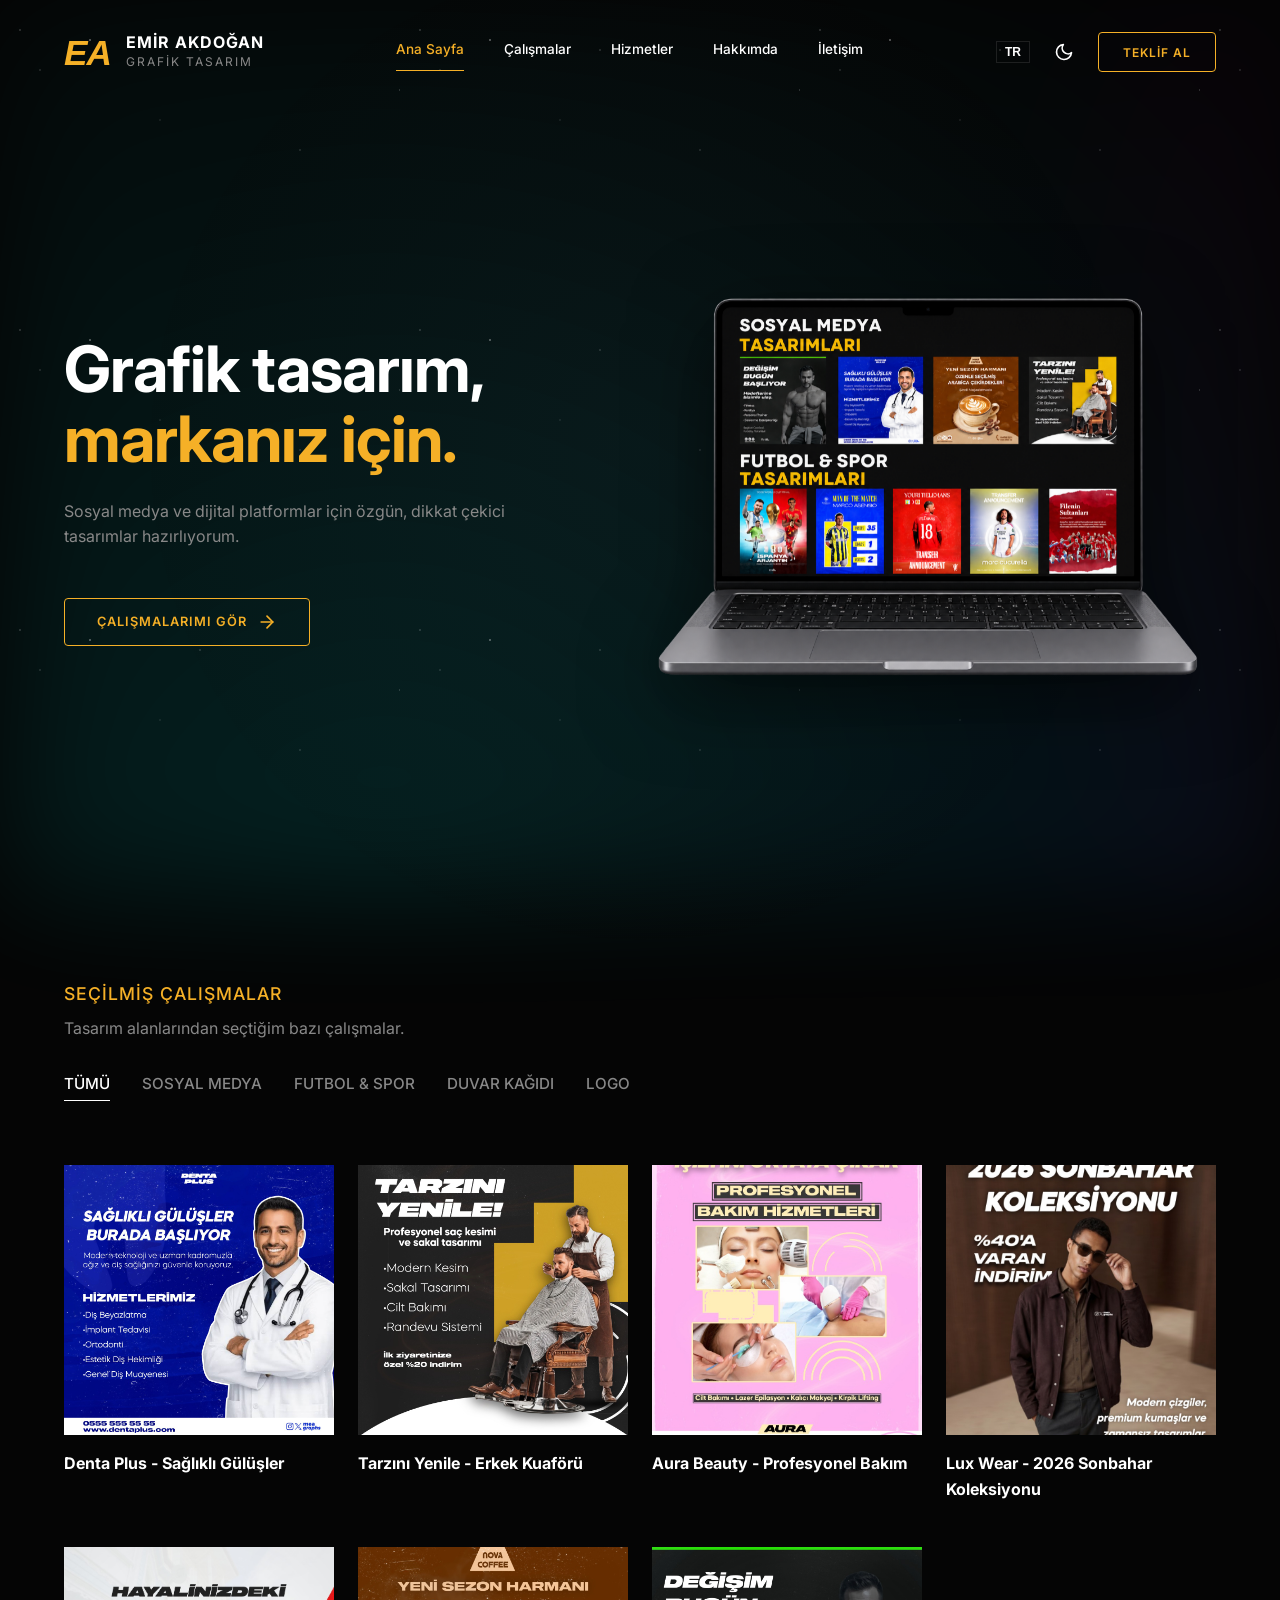
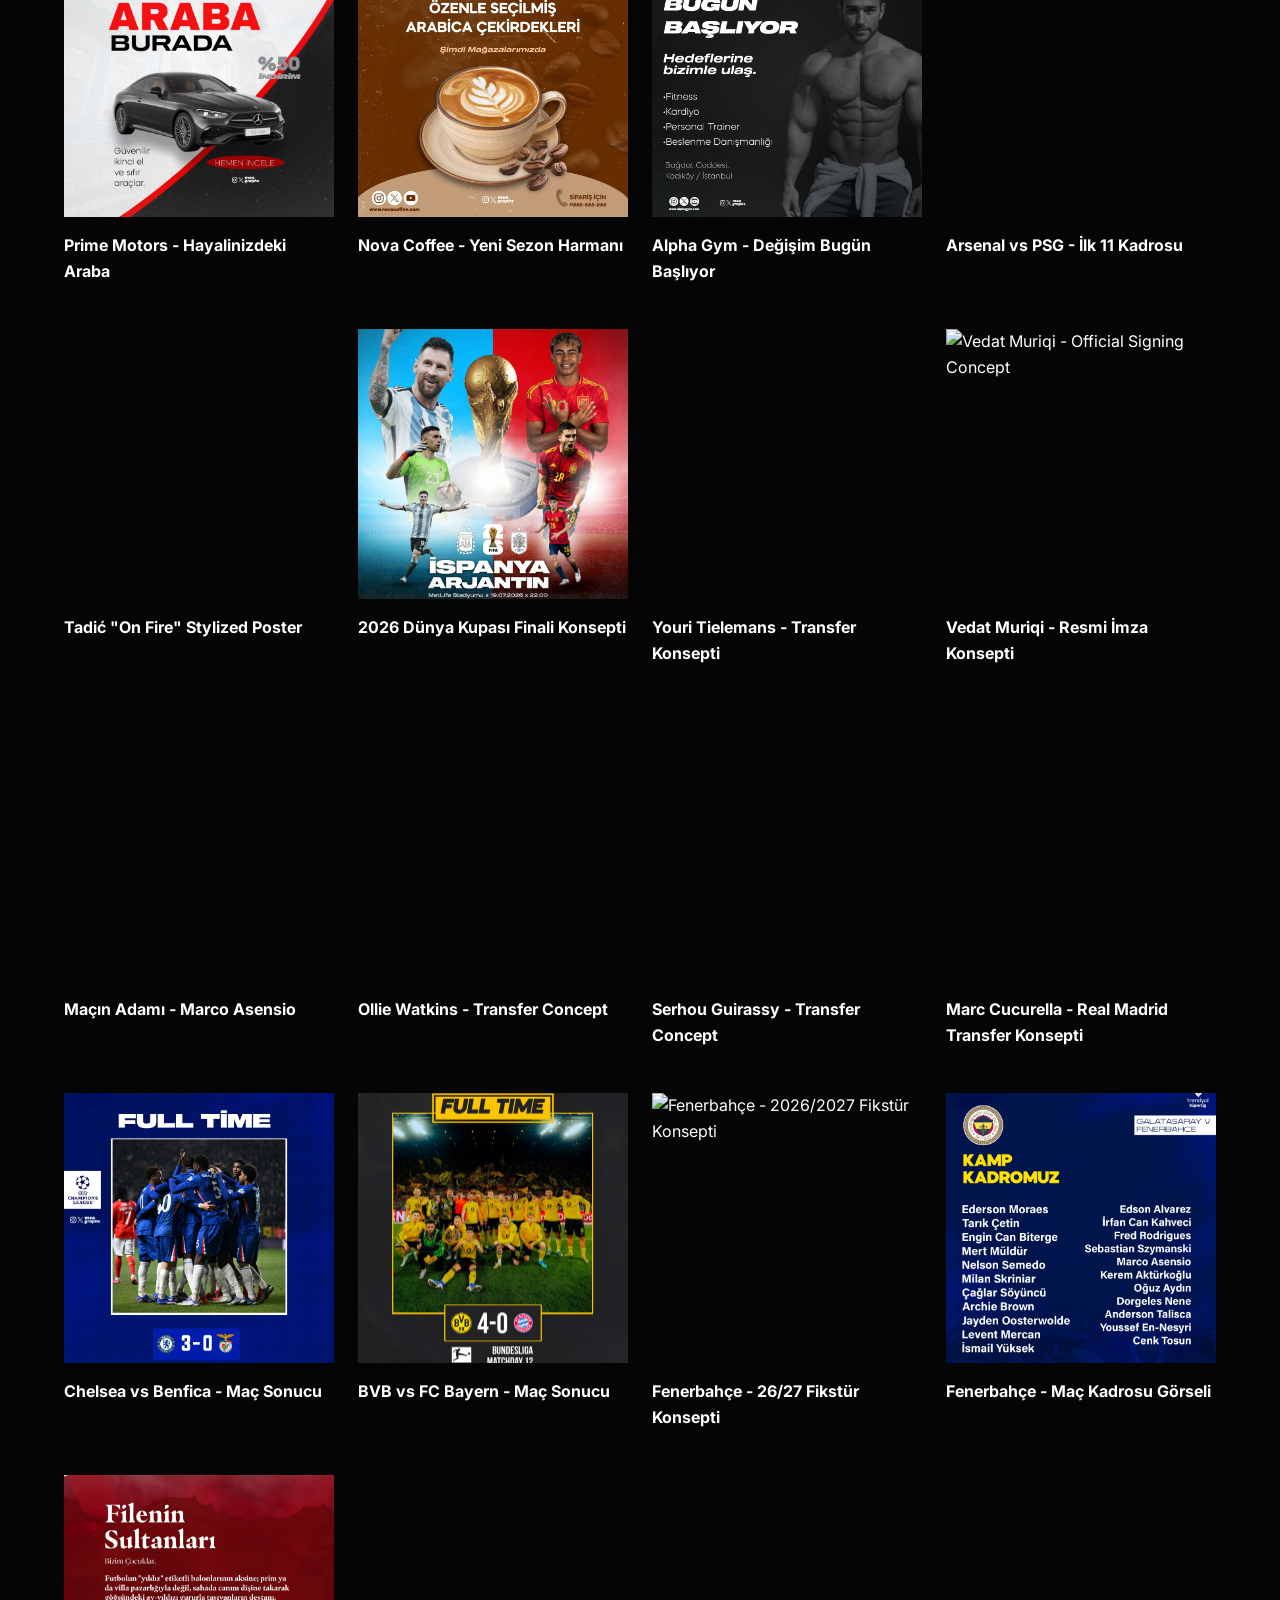
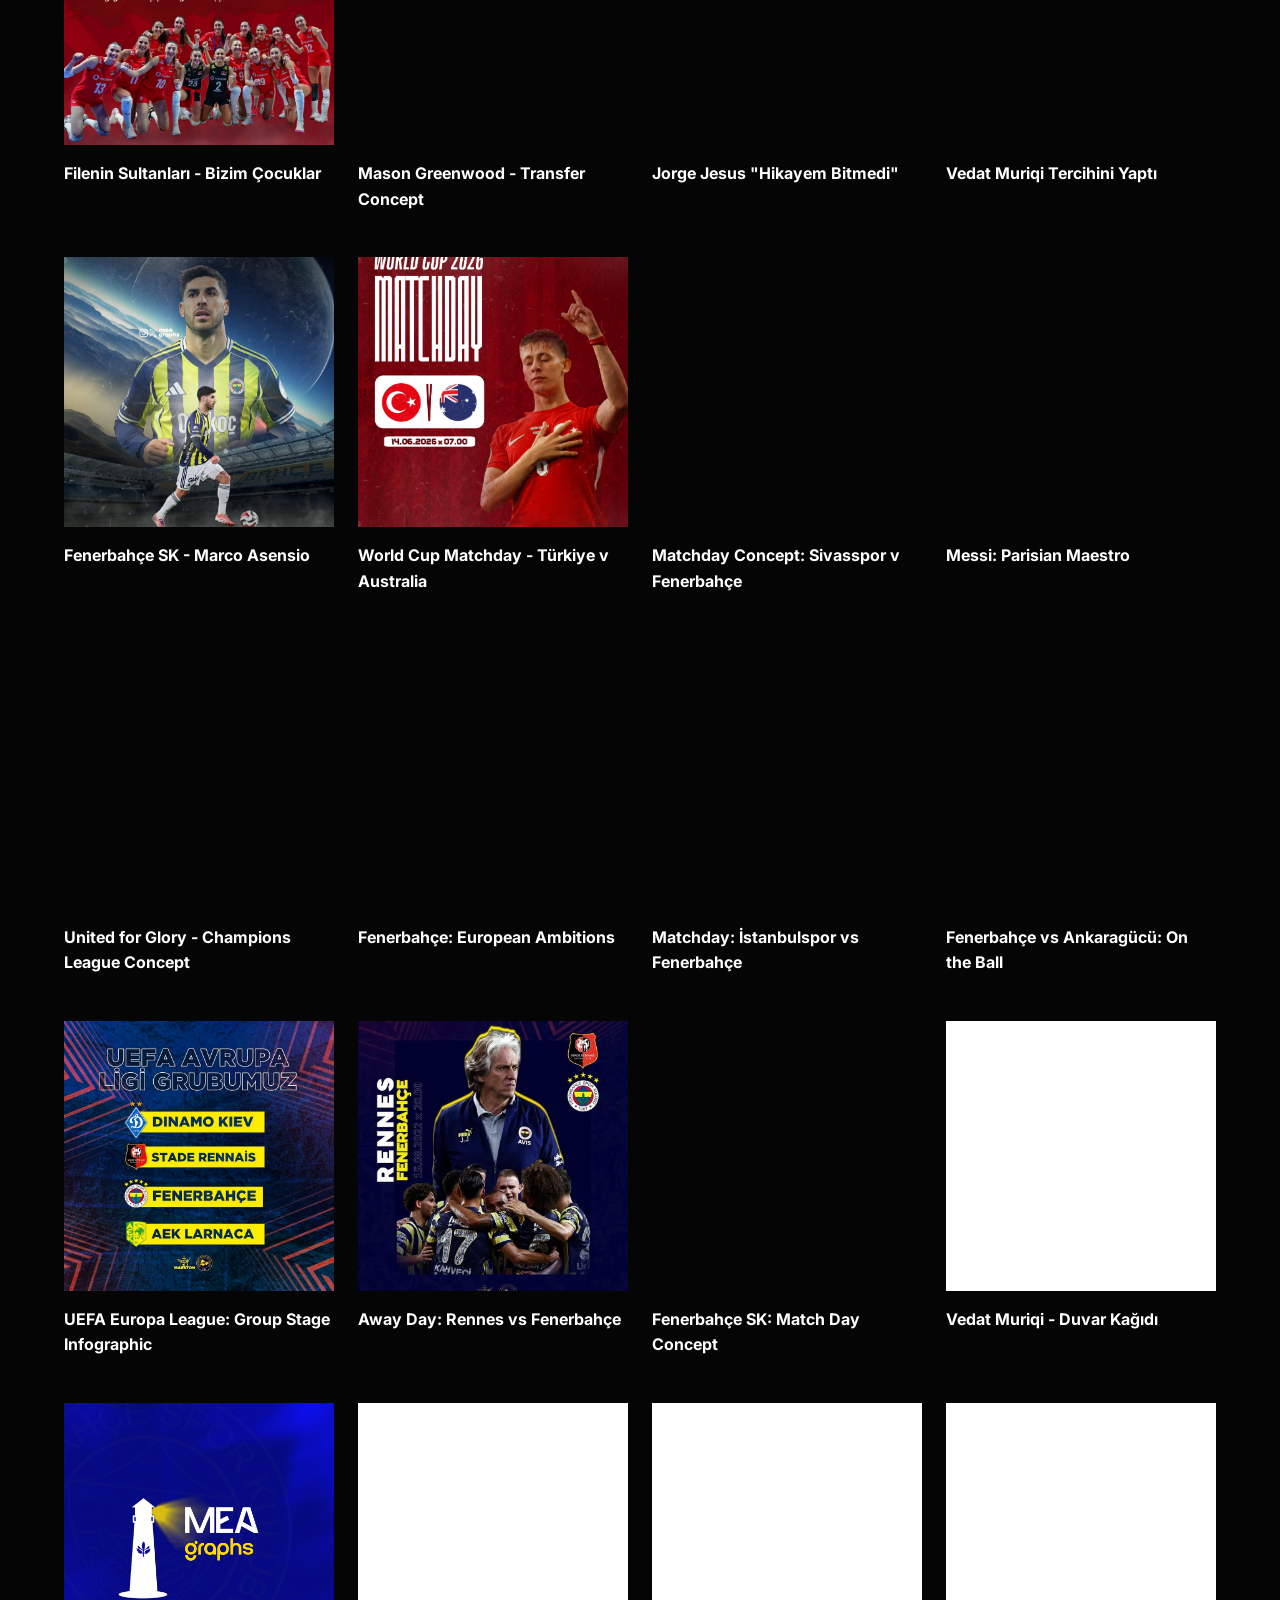
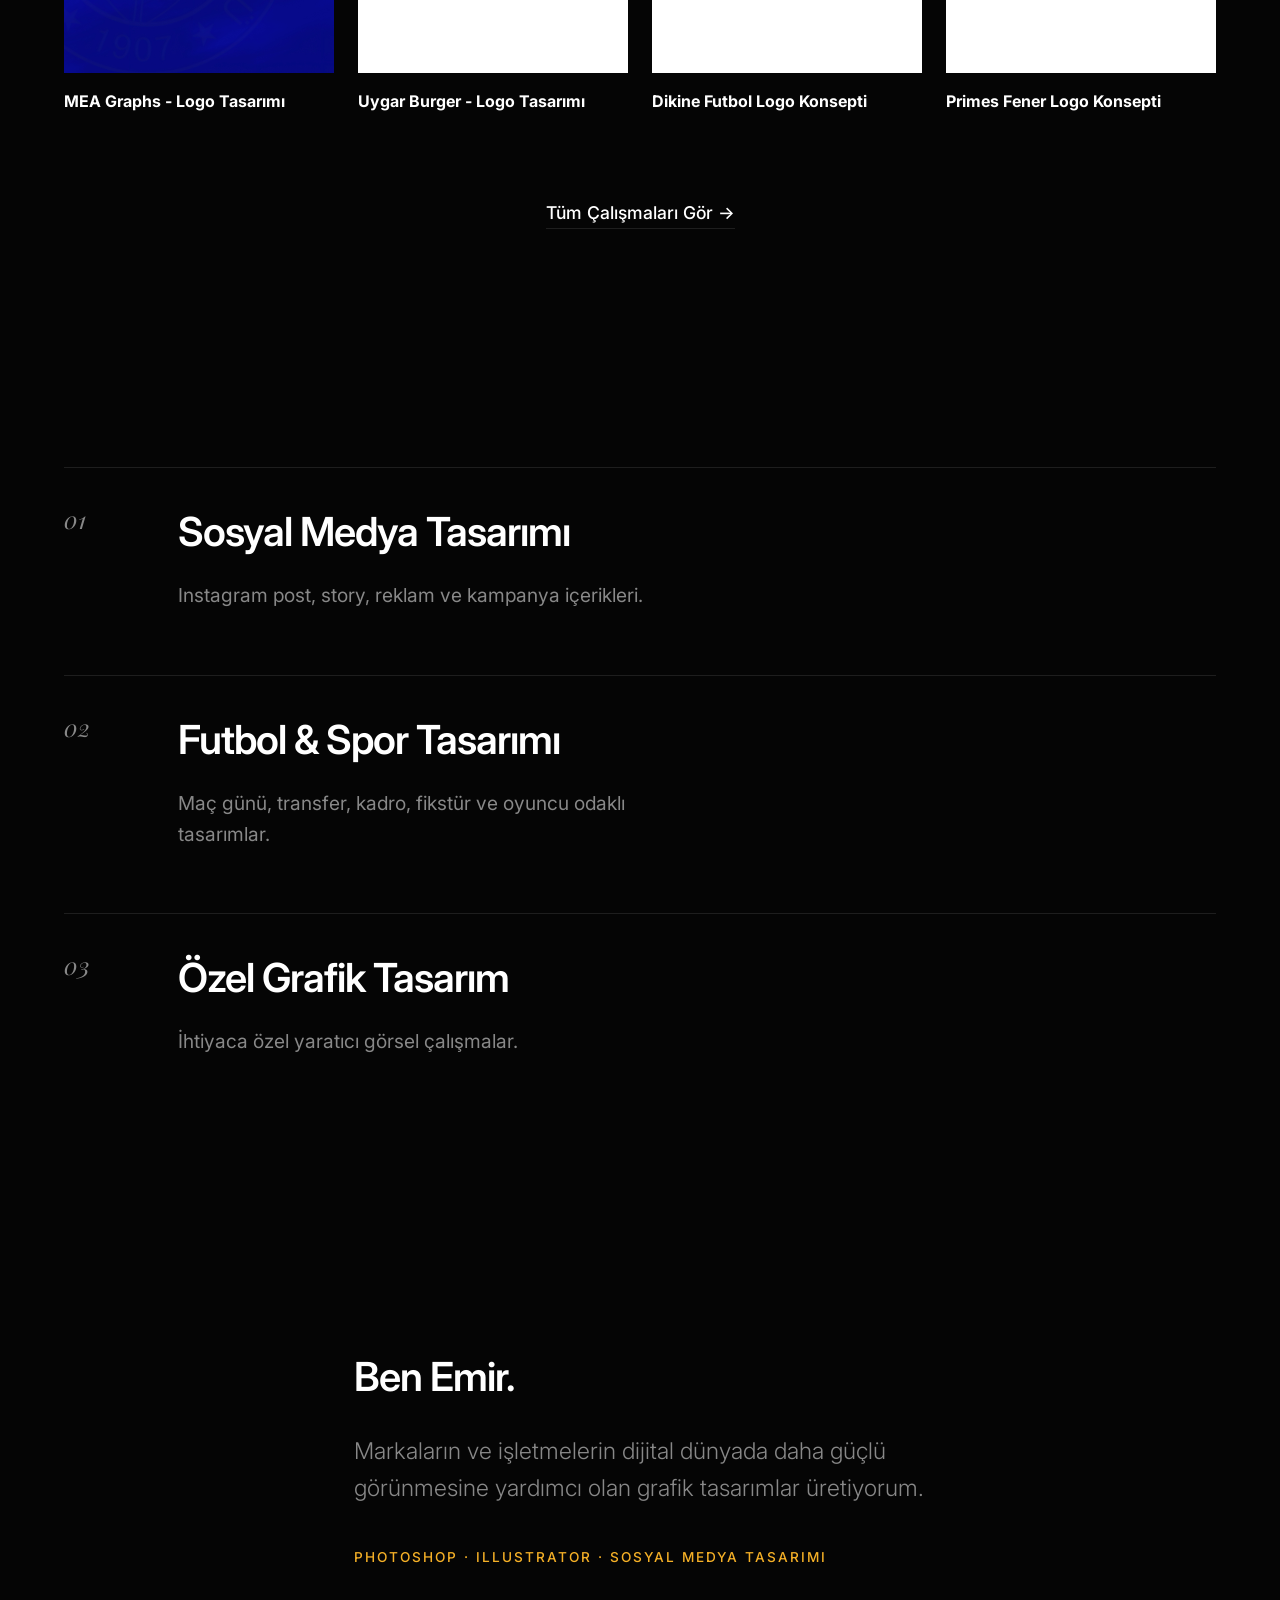
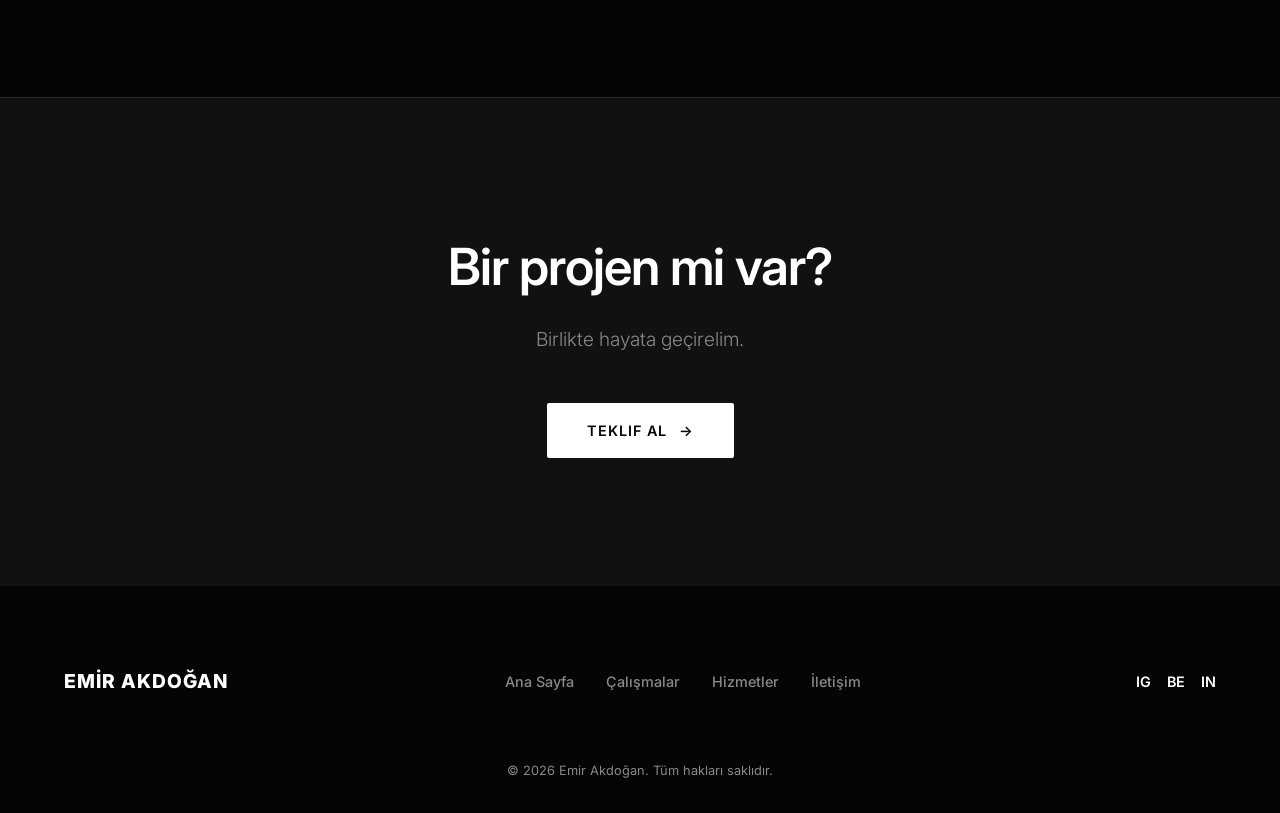
==== commit ee4db38e: "Add files via upload" ====
--- a/index.html
+++ b/index.html
@@ -4,7 +4,7 @@
     <meta charset="UTF-8">
     <meta name="viewport" content="width=device-width, initial-scale=1.0">
     <title>Mehmet Emir Akdoğan | Design</title>
-    <link rel="stylesheet" href="style.css?v=24">
+    <link rel="stylesheet" href="style.css?v=25">
     <link href="https://fonts.googleapis.com/css2?family=Inter:wght@300;400;500;600;700&family=Playfair+Display:ital@1&display=swap" rel="stylesheet">
 </head>
 <body>
--- a/style.css
+++ b/style.css
@@ -1047,4 +1047,10 @@
     .nav-right .btn-outline {
         display: none;
     }
-}
+    #stars {
+        animation: none !important;
+    }
+    .bg-blur {
+        display: none !important;
+    }
+}
